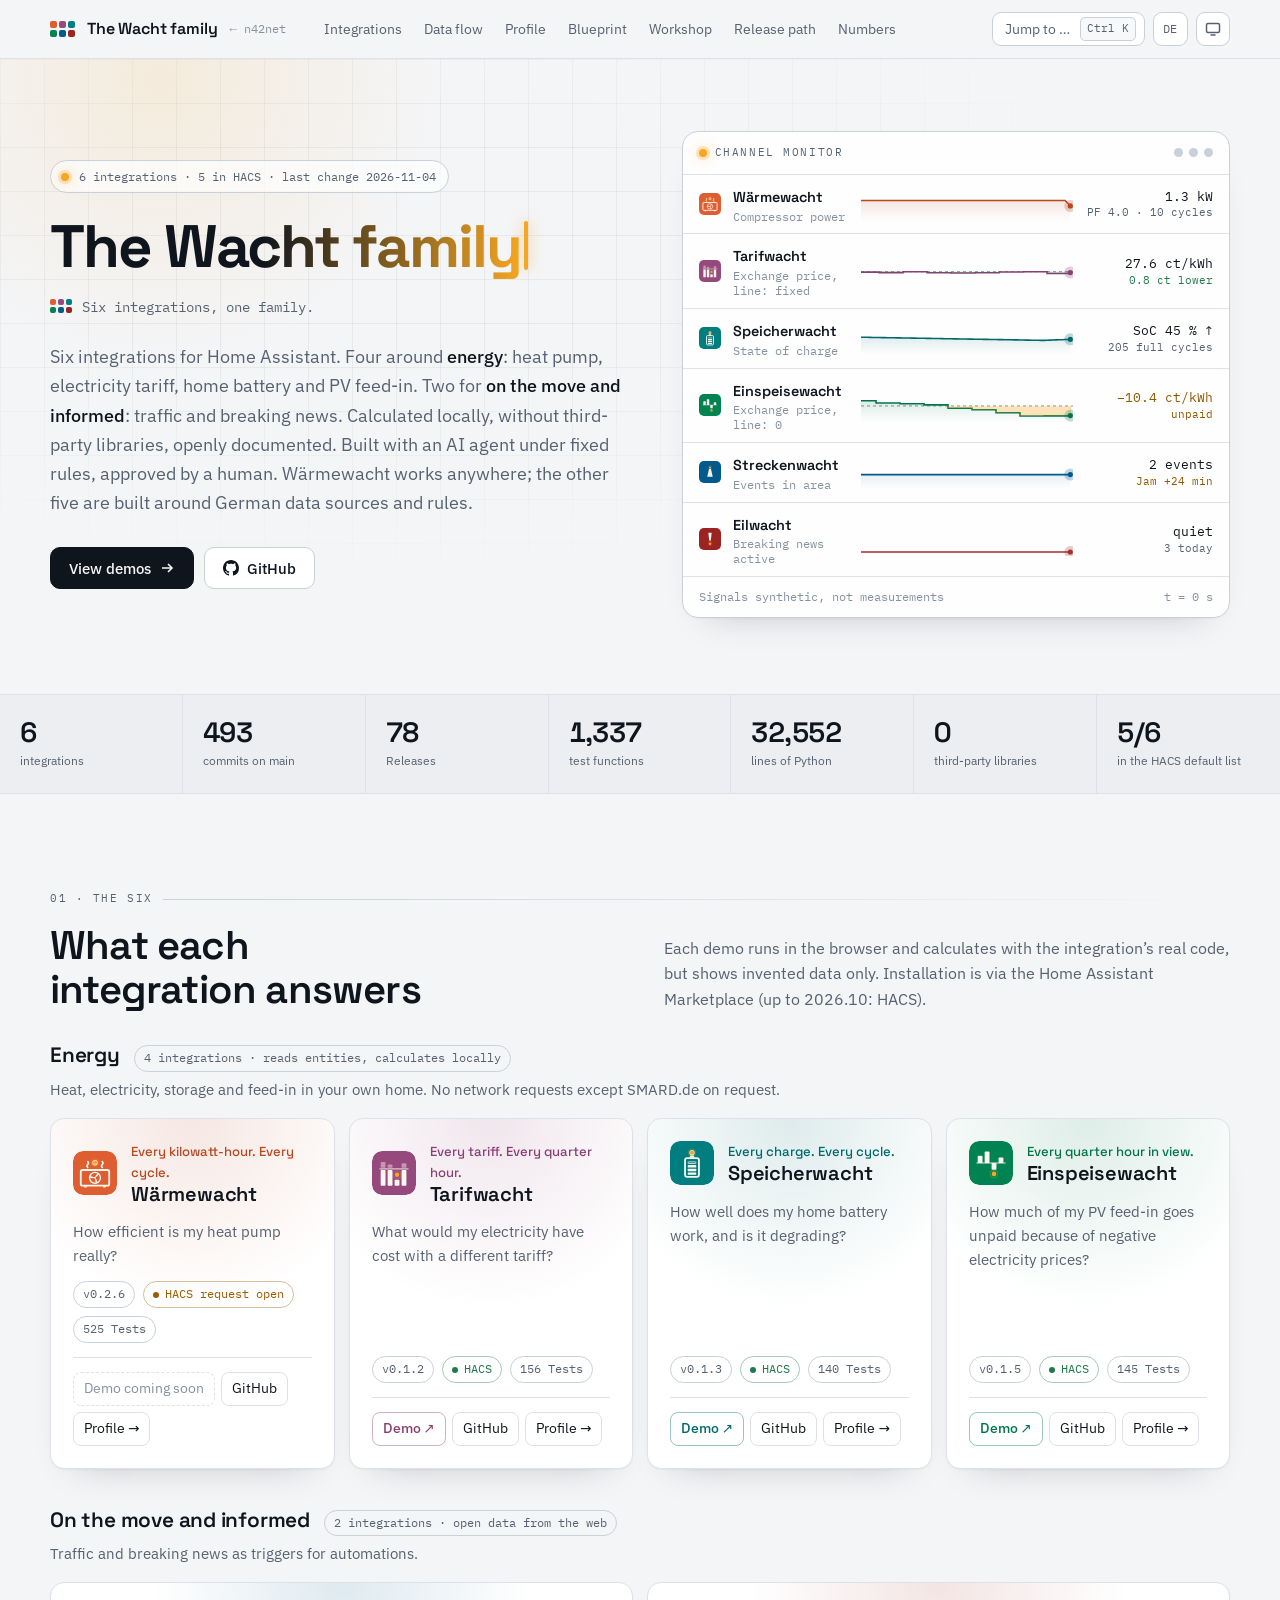
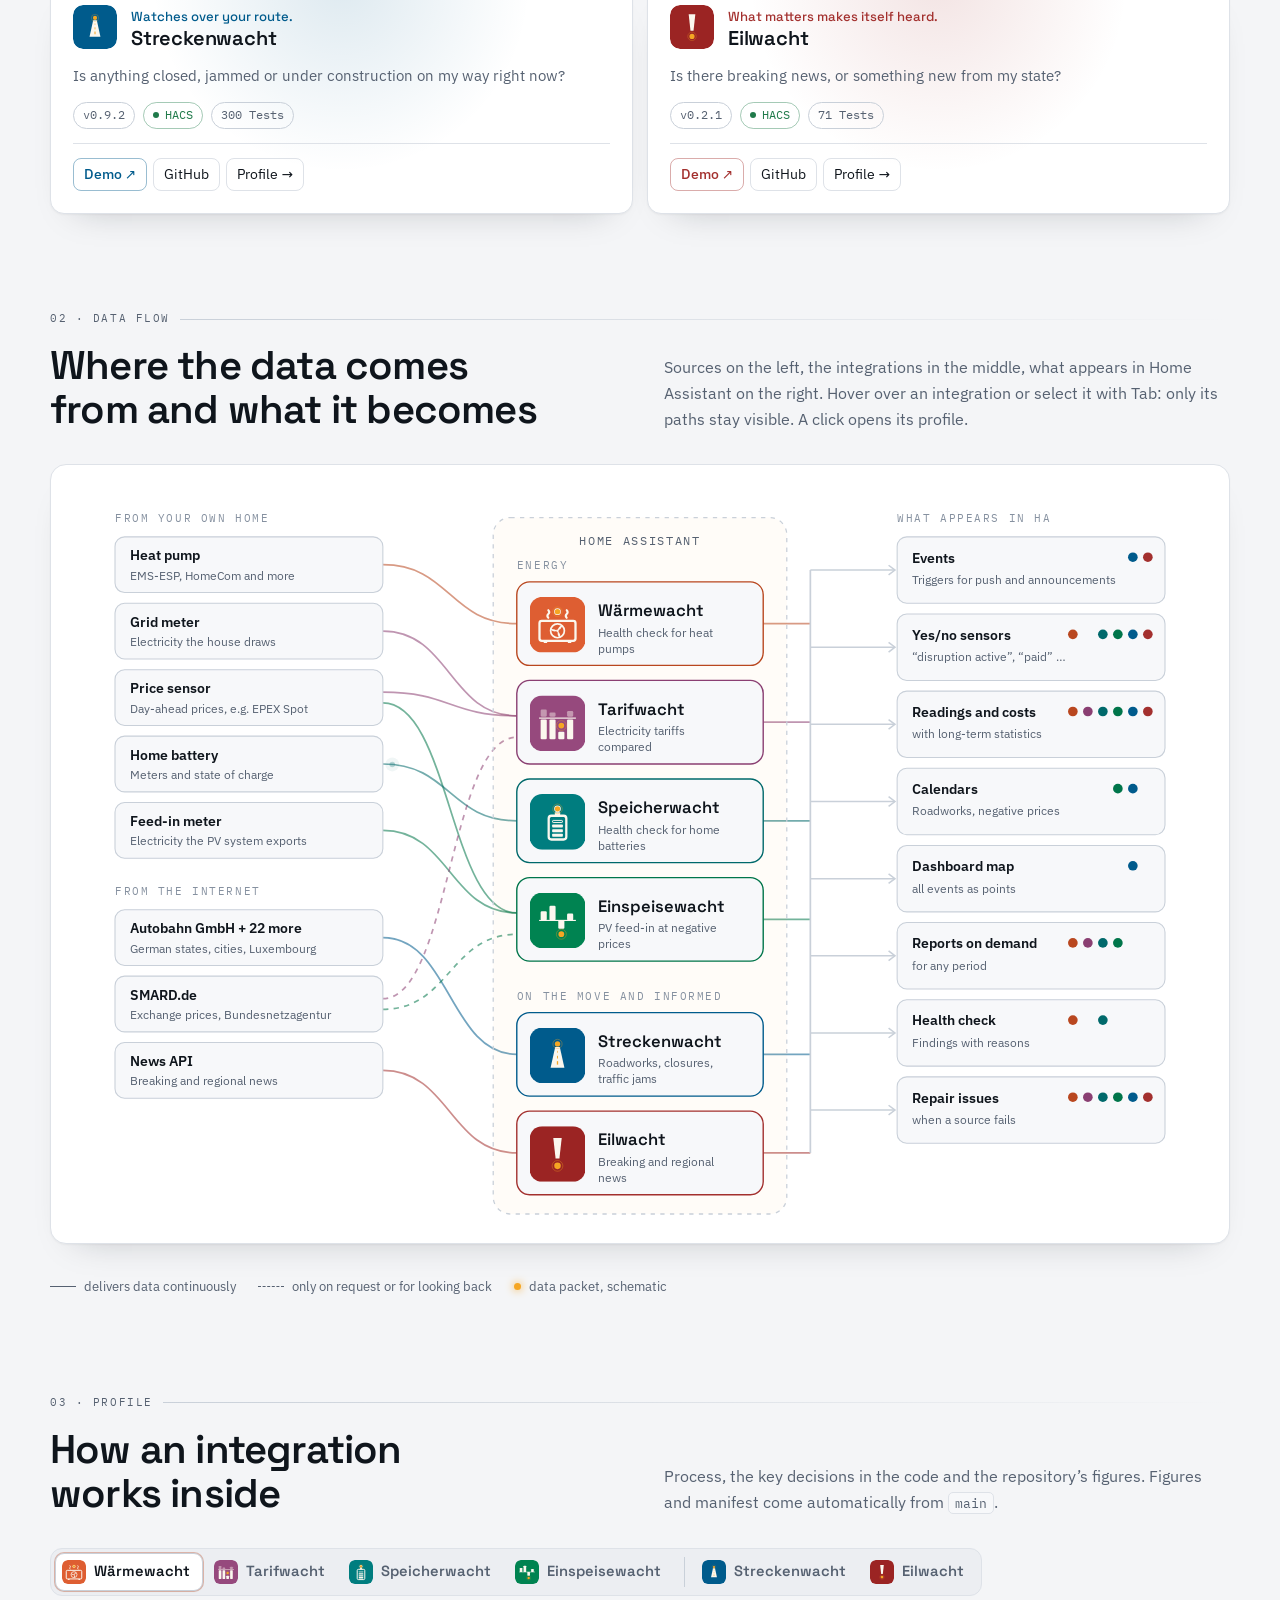
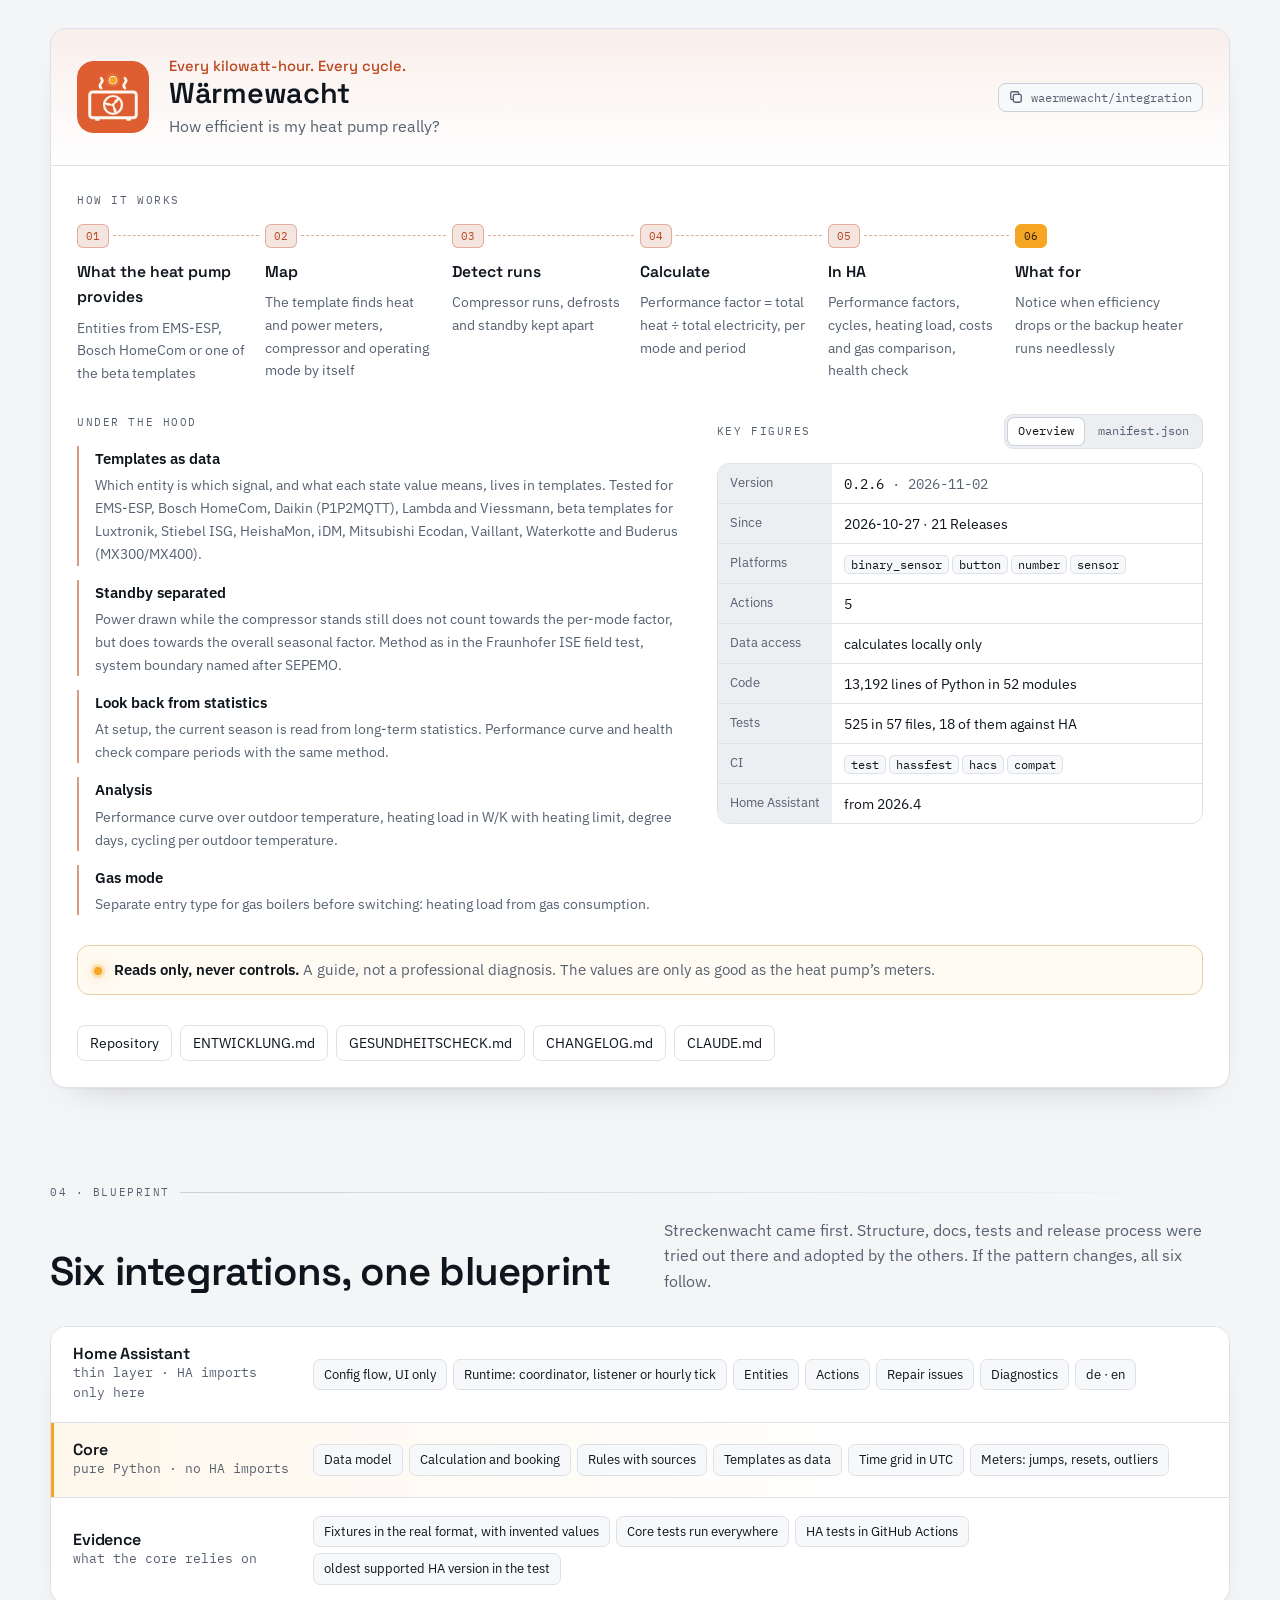
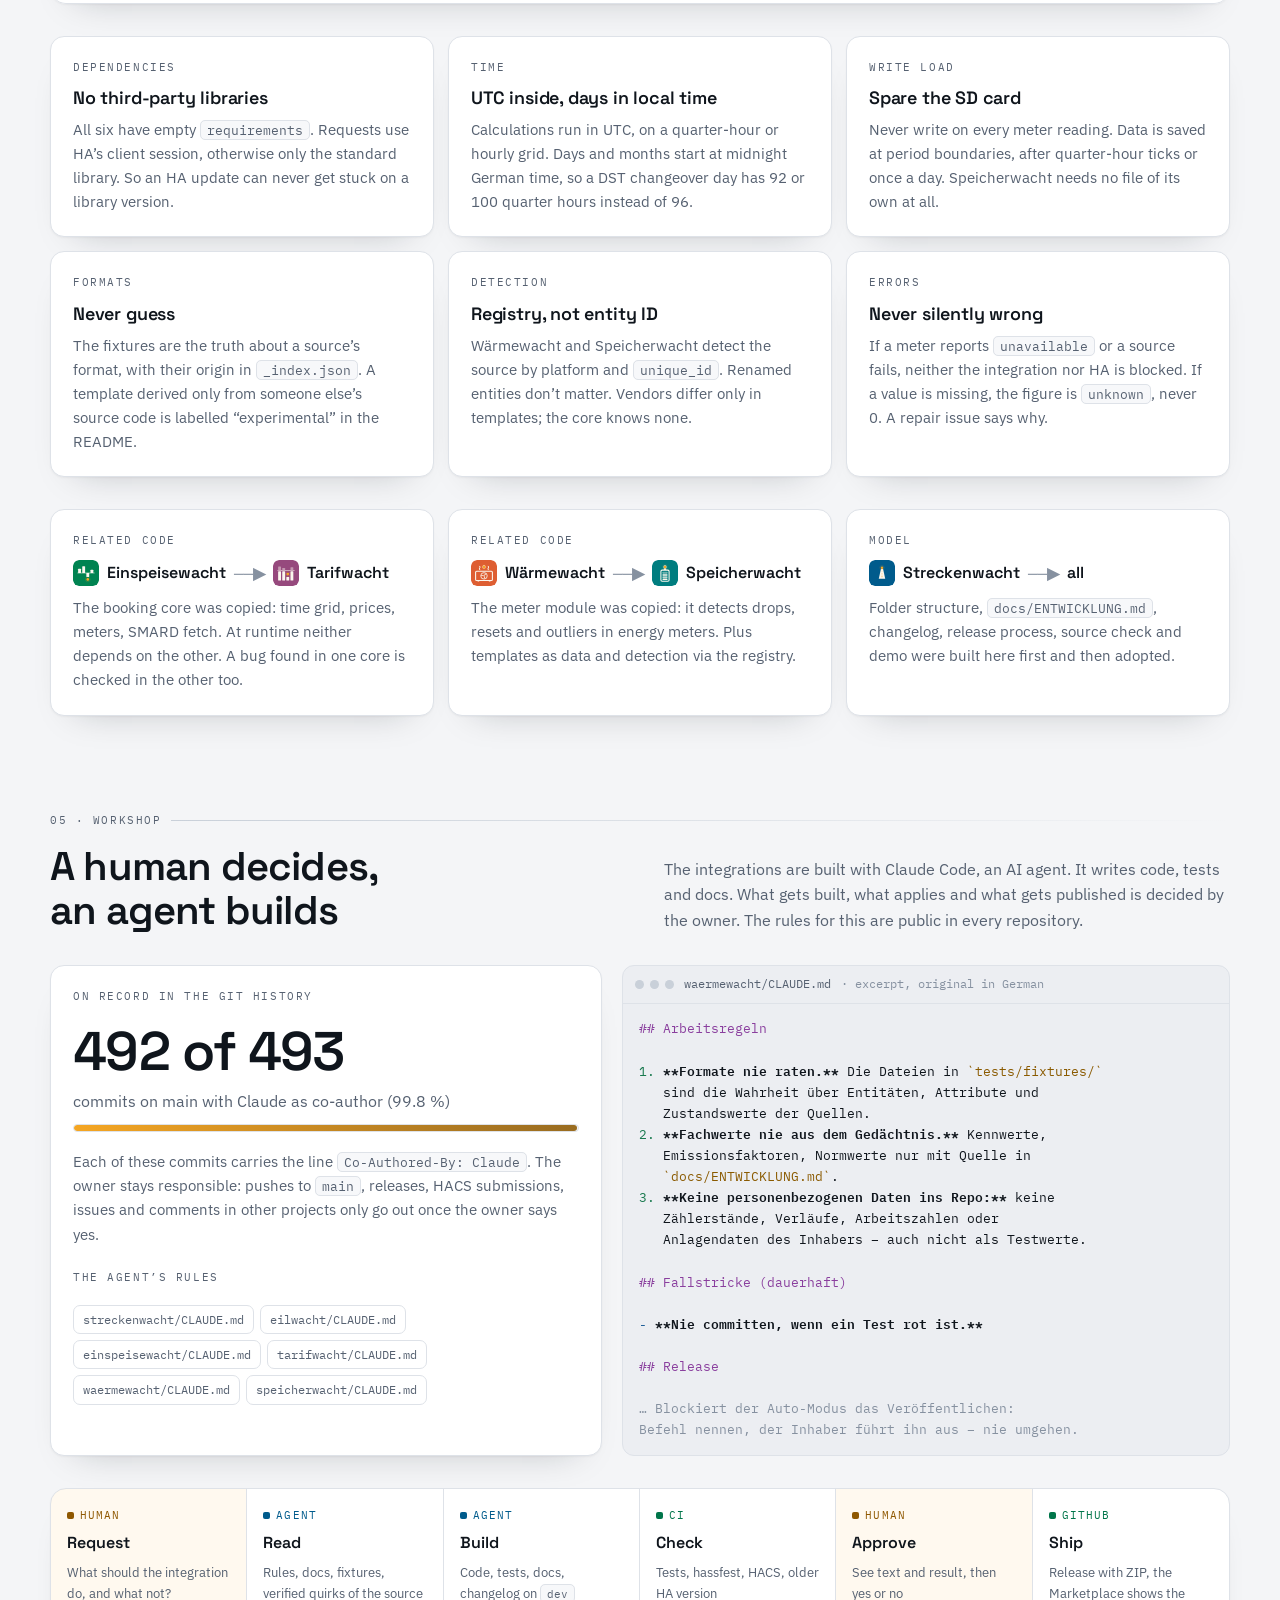
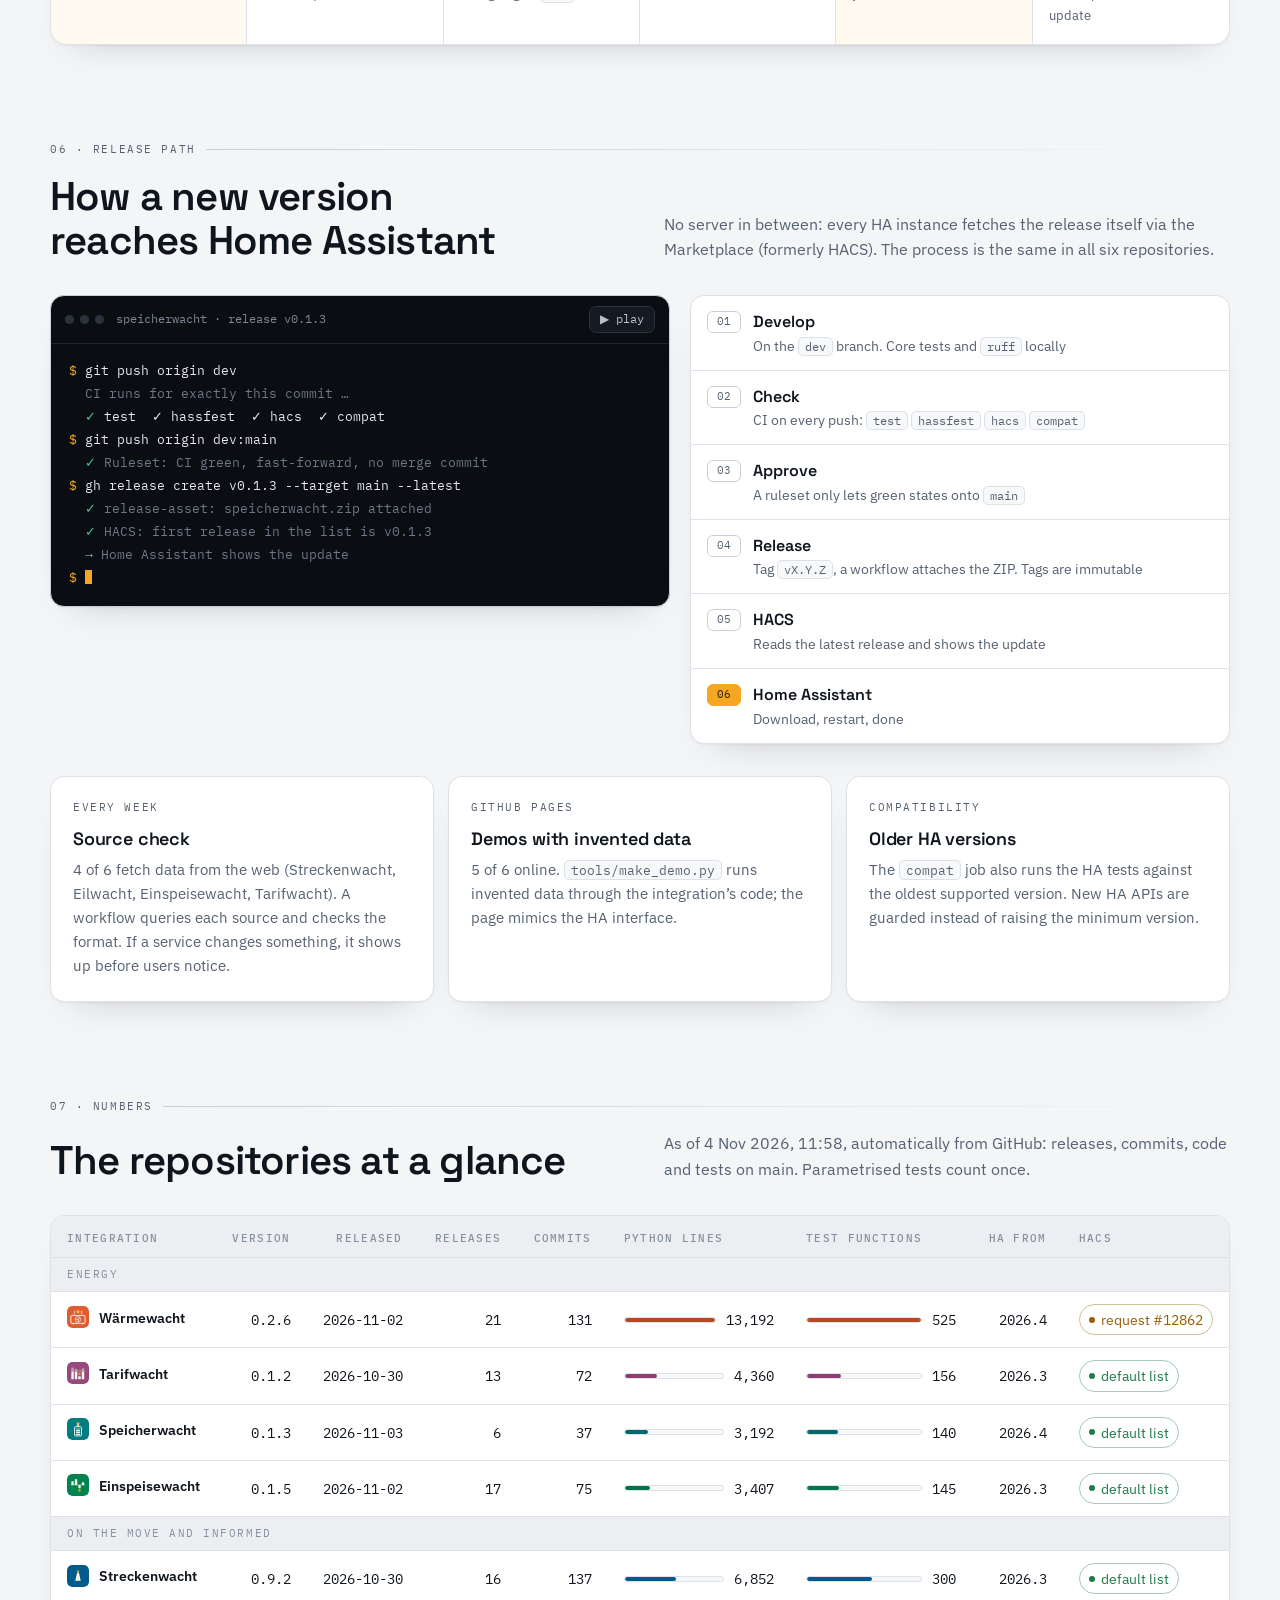
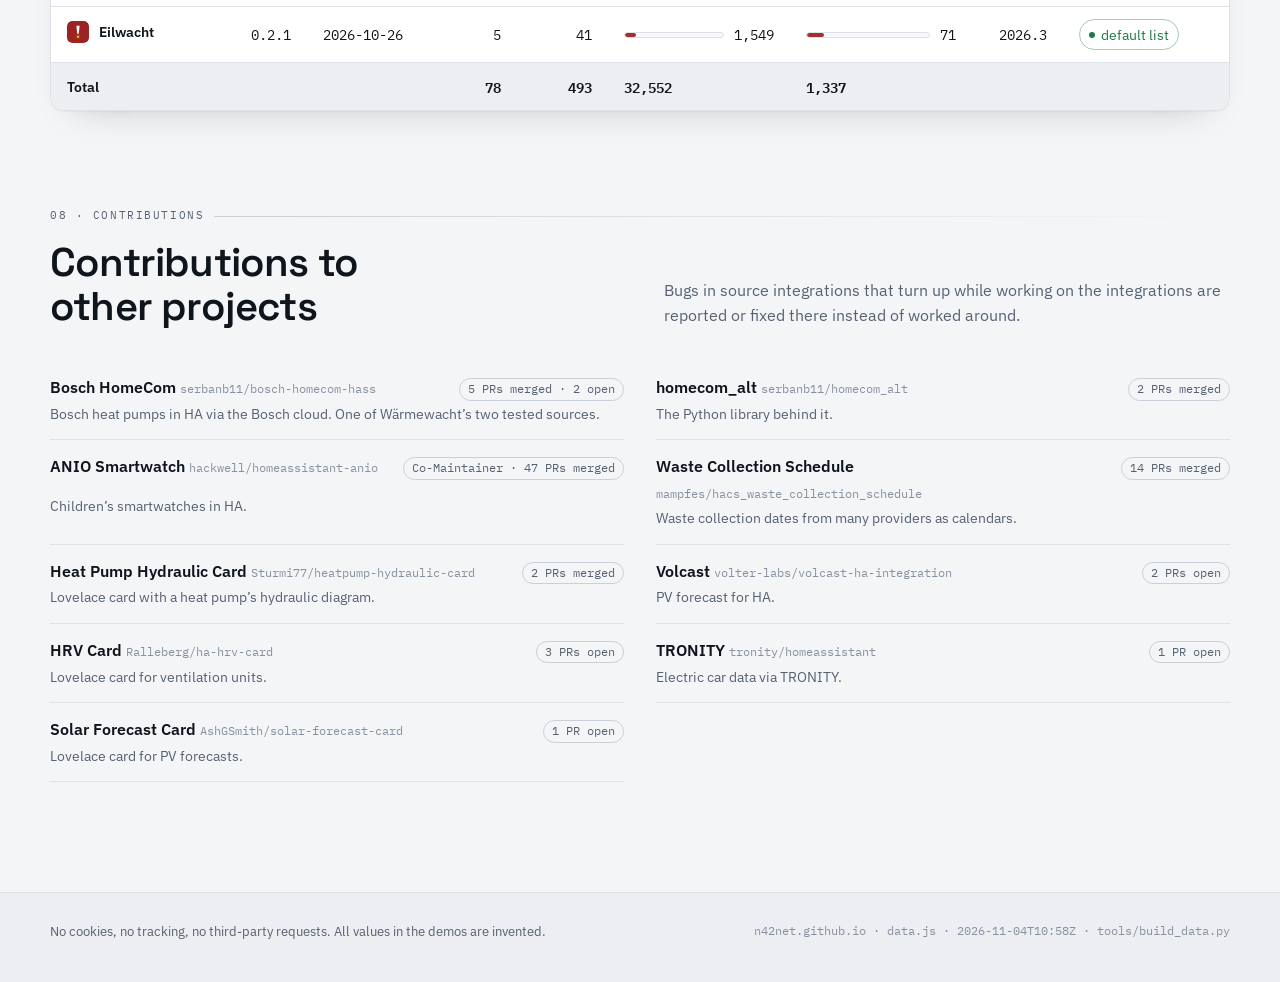
==== home-assistant/index.html @ fd4e2f71 "Wärmewacht: tested templates (Daikin, Lambda, Viessmann) and beta list up to date Co-Authored-By: Cl" ====
<!doctype html>
<html lang="de">
<head>
<meta charset="utf-8">
<meta name="viewport" content="width=device-width, initial-scale=1, viewport-fit=cover">
<title>Die Wacht-Familie</title>
<meta name="claude:viewport-fit-sides" content="cover">
<meta name="description" content="Sechs Home-Assistant-Integrationen: was sie tun, wie sie gebaut sind und was sie gemeinsam haben.">
<meta property="og:title" content="Die Wacht-Familie">
<meta property="og:description" content="Sechs Home-Assistant-Integrationen: was sie tun, wie sie gebaut sind und was sie gemeinsam haben.">
<link rel="alternate" hreflang="de" href="https://n42net.github.io/home-assistant/?lang=de">
<link rel="alternate" hreflang="en" href="https://n42net.github.io/home-assistant/?lang=en">
<link rel="icon" href="favicon.svg" type="image/svg+xml">
<link rel="stylesheet" href="../fonts/fonts.css">
<style>
/* Layout: Leitstand. Oben Statusleiste und Kanal-Monitor, darunter Gleisplan mit laufenden Datenpaketen, Steckbrief mit manifest-Ansicht, Bauplan, Werkstatt (Mensch + Agent), Lebensweg als Terminal, Zahlen. Dunkel zuerst, hell als Gegenstück. */
:root {
  --bg: #0B0F14;
  --bg-2: #0F141B;
  --surface: #131922;
  --raised: #19202A;
  --line: #222B37;
  --line-2: #2E3946;
  --fg: #E6E9ED;
  --muted: #8C96A4;
  --dim: #5D6775;
  --amber: #F5A623;
  --amber-ink: #F5B94A;
  --ok: #4CC38A;
  --warn: #F0B24A;
  --grid: rgba(255, 255, 255, 0.035);
  --glass: rgba(11, 15, 20, 0.72);
  --shadow: 0 1px 0 rgba(255,255,255,.03) inset, 0 20px 40px -24px rgba(0,0,0,.7);
  --code-key: #8CC2F0; --code-str: #E8C07D; --code-kw: #D19FE0; --code-num: #7FD6B4; --code-dim: #6B7584;
  /* Kachelfarben wie in den Marken, fest */
  --tile-sw: #005B8C; --tile-ew: #9B2423; --tile-esw: #008351; --tile-tw: #96497D; --tile-ww: #DE5E32; --tile-spw: #007D7F;
  /* Linien und Schrift je Wacht */
  --sw: #5AAEDC; --ew: #EF7A75; --esw: #45C08D; --tw: #D08BBB; --ww: #F2905F; --spw: #4FC3C4;
  --font-display: "Space Grotesk", "Segoe UI", system-ui, sans-serif;
  --font-body: "IBM Plex Sans", "Segoe UI", system-ui, sans-serif;
  --font-mono: "IBM Plex Mono", ui-monospace, "Cascadia Mono", Consolas, monospace;
  color-scheme: dark;
}
@media (prefers-color-scheme: light) {
  :root:not([data-theme="dark"]) {
    --bg: #F4F5F7; --bg-2: #ECEEF2; --surface: #FFFFFF; --raised: #F7F8FA; --line: #DEE2E8; --line-2: #C9D0D9;
    --fg: #0F151C; --muted: #566171; --dim: #8691A0; --amber-ink: #8F5800; --ok: #1F7A4A; --warn: #9C5C05;
    --grid: rgba(15, 21, 28, 0.05); --glass: rgba(244, 245, 247, 0.78);
    --shadow: 0 1px 2px rgba(15,21,28,.04), 0 18px 36px -26px rgba(15,21,28,.28);
    --code-key: #1F5F99; --code-str: #8A5A00; --code-kw: #8A3F9E; --code-num: #18794E; --code-dim: #8691A0;
    --sw: #005B8C; --ew: #A3302E; --esw: #00754A; --tw: #8A3F72; --ww: #B9471F; --spw: #00696B;
    color-scheme: light;
  }
}
:root[data-theme="light"] {
  --bg: #F4F5F7; --bg-2: #ECEEF2; --surface: #FFFFFF; --raised: #F7F8FA; --line: #DEE2E8; --line-2: #C9D0D9;
  --fg: #0F151C; --muted: #566171; --dim: #8691A0; --amber-ink: #8F5800; --ok: #1F7A4A; --warn: #9C5C05;
  --grid: rgba(15, 21, 28, 0.05); --glass: rgba(244, 245, 247, 0.78);
  --shadow: 0 1px 2px rgba(15,21,28,.04), 0 18px 36px -26px rgba(15,21,28,.28);
  --code-key: #1F5F99; --code-str: #8A5A00; --code-kw: #8A3F9E; --code-num: #18794E; --code-dim: #8691A0;
  --sw: #005B8C; --ew: #A3302E; --esw: #00754A; --tw: #8A3F72; --ww: #B9471F; --spw: #00696B;
  color-scheme: light;
}

* { box-sizing: border-box; }
html { scroll-behavior: smooth; scroll-padding-top: calc(env(safe-area-inset-top, 0px) + 72px); }
body {
  margin: 0; background: var(--bg); color: var(--fg);
  font-family: var(--font-body); font-size: 16px; line-height: 1.6;
  -webkit-font-smoothing: antialiased;
}
body::before { content: ""; position: fixed; inset: 0 0 auto; height: env(safe-area-inset-top, 0px); z-index: 30; background: var(--bg); }
a { color: inherit; text-decoration: none; }
a:focus-visible, button:focus-visible, [tabindex]:focus-visible, input:focus-visible { outline: 2px solid var(--amber); outline-offset: 3px; border-radius: 6px; }
h1, h2, h3 { font-family: var(--font-display); text-wrap: balance; margin: 0; line-height: 1.1; font-weight: 600; letter-spacing: -0.02em; }
h2 { font-size: clamp(1.7rem, 3.4vw, 2.5rem); }
h3 { font-size: 1.12rem; letter-spacing: -0.01em; }
p { margin: 0; }
code, .mono { font-family: var(--font-mono); font-variant-numeric: tabular-nums; }
code { font-size: 0.84em; padding: 1px 6px; border-radius: 5px; background: var(--raised); border: 1px solid var(--line); overflow-wrap: anywhere; }
.muted { color: var(--muted); }
.gutter { padding-left: max(20px, env(safe-area-inset-left, 0px)); padding-right: max(20px, env(safe-area-inset-right, 0px)); }
.wrap { max-width: 1180px; margin: 0 auto; }
.label { font-family: var(--font-mono); font-size: 0.7rem; letter-spacing: 0.14em; text-transform: uppercase; color: var(--muted); }
.beacon { width: 8px; height: 8px; border-radius: 50%; background: var(--amber); box-shadow: 0 0 0 3px color-mix(in srgb, var(--amber) 25%, transparent), 0 0 14px color-mix(in srgb, var(--amber) 70%, transparent); flex: none; display: inline-block; }
.beacon.pulse { animation: pulse 2.4s ease-in-out infinite; }
@keyframes pulse { 50% { box-shadow: 0 0 0 6px color-mix(in srgb, var(--amber) 0%, transparent), 0 0 18px color-mix(in srgb, var(--amber) 90%, transparent); } }

/* ---------- Statusleiste ---------- */
.bar { position: sticky; top: env(safe-area-inset-top, 0px); z-index: 20; background: var(--glass); backdrop-filter: saturate(1.4) blur(14px); -webkit-backdrop-filter: saturate(1.4) blur(14px); border-bottom: 1px solid var(--line); }
.bar .wrap { display: flex; align-items: center; gap: 20px; height: 58px; }
.brand { display: flex; align-items: center; gap: 12px; font-family: var(--font-display); font-weight: 600; letter-spacing: -0.01em; white-space: nowrap; }
.mark { display: grid; grid-template-columns: repeat(3, 7px); gap: 2px; }
.mark i { width: 7px; height: 7px; border-radius: 2px; display: block; }
.home { font-family: var(--font-mono); color: var(--dim); font-size: 0.78rem; white-space: nowrap; margin-left: -8px; transition: color .15s; }
.home:hover { color: var(--fg); }
.nav { display: flex; gap: 2px; margin-left: 8px; }
.nav a { font-size: 0.88rem; color: var(--muted); padding: 6px 10px; border-radius: 8px; transition: color .15s, background .15s; }
.nav a:hover { color: var(--fg); background: var(--raised); }
.bar-tools { margin-left: auto; display: flex; gap: 8px; align-items: center; }
.kbtn { display: inline-flex; align-items: center; gap: 10px; height: 34px; padding: 0 8px 0 12px; border-radius: 9px; border: 1px solid var(--line-2); background: var(--surface); color: var(--muted); font: inherit; font-size: 0.86rem; cursor: pointer; transition: border-color .15s, color .15s; }
.kbtn:hover { color: var(--fg); border-color: var(--dim); }
kbd { font-family: var(--font-mono); font-size: 0.7rem; padding: 2px 6px; border-radius: 5px; border: 1px solid var(--line-2); background: var(--raised); color: var(--muted); }
.ibtn { width: 34px; height: 34px; display: grid; place-items: center; border-radius: 9px; border: 1px solid var(--line-2); background: var(--surface); color: var(--muted); cursor: pointer; }
.ibtn:hover { color: var(--fg); }
.ibtn svg { width: 16px; height: 16px; }
.ibtn.lang { width: auto; padding: 0 9px; font-family: var(--font-mono); font-size: 0.74rem; letter-spacing: .06em; text-decoration: none; }

/* ---------- Bühne ---------- */
.hero { position: relative; overflow: hidden; border-bottom: 1px solid var(--line); }
.hero::before { content: ""; position: absolute; inset: 0; background-image: linear-gradient(var(--grid) 1px, transparent 1px), linear-gradient(90deg, var(--grid) 1px, transparent 1px); background-size: 44px 44px; mask-image: radial-gradient(ellipse 80% 70% at 30% 30%, #000 30%, transparent 75%); -webkit-mask-image: radial-gradient(ellipse 80% 70% at 30% 30%, #000 30%, transparent 75%); pointer-events: none; }
.hero::after { content: ""; position: absolute; width: 640px; height: 640px; left: -160px; top: -300px; background: radial-gradient(circle, color-mix(in srgb, var(--amber) 13%, transparent), transparent 62%); pointer-events: none; }
.hero .wrap { position: relative; z-index: 1; display: grid; grid-template-columns: minmax(0, 1.05fr) minmax(0, 1fr); gap: 56px; align-items: center; padding-block: 72px 76px; }
.status { display: inline-flex; align-items: center; gap: 10px; font-family: var(--font-mono); font-size: 0.76rem; color: var(--muted); border: 1px solid var(--line-2); background: color-mix(in srgb, var(--surface) 70%, transparent); padding: 6px 12px 6px 10px; border-radius: 999px; }
.hero-copy { container-type: inline-size; min-width: 0; }
.hero h1 { font-size: clamp(2.2rem, 10.4cqi, 4.6rem); line-height: 1.05; letter-spacing: -0.035em; margin-top: 22px; font-weight: 700; white-space: nowrap; min-height: 1.05em; }
.tw-text { --c: var(--fg); background: linear-gradient(92deg, var(--c) 0%, var(--c) 55%, color-mix(in srgb, var(--c) 45%, var(--amber)) 100%); -webkit-background-clip: text; background-clip: text; color: transparent; }
.tw-text.fam { background: linear-gradient(92deg, var(--fg) 0%, var(--fg) 45%, var(--amber) 100%); -webkit-background-clip: text; background-clip: text; }
.caret { display: inline-block; width: 0.07em; height: 0.82em; margin-left: 0.06em; vertical-align: -0.04em; background: var(--amber); border-radius: 2px; box-shadow: 0 0 14px color-mix(in srgb, var(--amber) 70%, transparent); animation: blink 1.05s steps(1) infinite; }
.caret.busy { animation: none; }
.tw-sub { display: flex; align-items: center; gap: 10px; min-height: 28px; margin-top: 14px; font-family: var(--font-mono); font-size: 0.9rem; color: var(--c, var(--muted)); transition: opacity .25s ease, transform .25s ease; }
.tw-sub.out { opacity: 0; transform: translateY(4px); }
.tw-sub img { width: 22px; height: 22px; border-radius: 6px; }
.tw-sub .mark { grid-template-columns: repeat(3, 6px); }
.tw-sub .mark i { width: 6px; height: 6px; }
.hero .lede { font-size: 1.14rem; color: var(--muted); max-width: 54ch; margin-top: 22px; }
.hero .lede b { color: var(--fg); font-weight: 500; }
.cta { display: flex; flex-wrap: wrap; gap: 10px; margin-top: 30px; }
.btn { display: inline-flex; align-items: center; gap: 8px; height: 42px; padding: 0 18px; border-radius: 10px; font-weight: 500; font-size: 0.95rem; border: 1px solid var(--line-2); background: var(--surface); transition: transform .15s, border-color .15s, background .15s; }
.btn:hover { transform: translateY(-1px); border-color: var(--dim); }
.btn.primary { background: var(--fg); color: var(--bg); border-color: var(--fg); }
.btn svg { width: 16px; height: 16px; }

/* Kanal-Monitor */
.monitor { background: color-mix(in srgb, var(--surface) 88%, transparent); border: 1px solid var(--line-2); border-radius: 16px; box-shadow: var(--shadow); overflow: hidden; backdrop-filter: blur(6px); }
.mon-head { display: flex; align-items: center; justify-content: space-between; gap: 12px; padding: 12px 16px; border-bottom: 1px solid var(--line); }
.mon-head .label { display: flex; align-items: center; gap: 8px; }
.dots { display: flex; gap: 6px; }
.dots i { width: 9px; height: 9px; border-radius: 50%; background: var(--line-2); display: block; }
.mon-row { display: grid; grid-template-columns: 22px 116px minmax(0, 1fr) 128px; align-items: center; gap: 12px; padding: 9px 16px; border-bottom: 1px solid var(--line); }
.mon-row:last-of-type { border-bottom: 0; }
.mon-row img { width: 22px; height: 22px; display: block; }
.mon-row .nm { font-family: var(--font-display); font-weight: 600; font-size: 0.9rem; }
.mon-row .sig { font-size: 0.72rem; color: var(--dim); font-family: var(--font-mono); display: block; line-height: 1.3; }
.mon-row canvas { width: 100%; height: 34px; display: block; }
.mon-row .read { font-family: var(--font-mono); font-size: 0.8rem; text-align: right; font-variant-numeric: tabular-nums; white-space: nowrap; display: flex; flex-direction: column; align-items: flex-end; line-height: 1.3; }
.mon-row .read .hot { color: var(--amber-ink); }
.mon-row .read .s { font-size: 0.68rem; color: var(--muted); }
.mon-row .read .s.good { color: var(--ok); }
.mon-row .read .s.hot { color: var(--amber-ink); }
.mon-foot { padding: 10px 16px; font-size: 0.76rem; color: var(--dim); border-top: 1px solid var(--line); font-family: var(--font-mono); display: flex; justify-content: space-between; gap: 12px; flex-wrap: wrap; }

/* KPI-Leiste */
.kpis { display: grid; grid-template-columns: repeat(7, minmax(0, 1fr)); border-bottom: 1px solid var(--line); background: var(--bg-2); }
.kpi { padding: 22px 20px; border-right: 1px solid var(--line); display: flex; flex-direction: column; gap: 4px; min-width: 0; }
.kpi:last-child { border-right: 0; }
.kpi b { font-family: var(--font-display); font-weight: 600; font-size: 1.75rem; letter-spacing: -0.02em; font-variant-numeric: tabular-nums; line-height: 1.1; }
.kpi span { font-size: 0.78rem; color: var(--muted); }

/* ---------- Abschnitte ---------- */
main section { padding-block: 96px 0; display: flex; flex-direction: column; gap: 32px; }
.sec-head { display: grid; grid-template-columns: minmax(0, 1fr) minmax(0, 1fr); gap: 16px 48px; align-items: end; }
.sec-head .label { grid-column: 1 / -1; display: flex; align-items: center; gap: 10px; }
.sec-head .label::after { content: ""; height: 1px; flex: 1; background: linear-gradient(90deg, var(--line-2), transparent); }
.sec-head p { color: var(--muted); max-width: 60ch; }
.panel { background: var(--surface); border: 1px solid var(--line); border-radius: 14px; padding: 22px; display: flex; flex-direction: column; gap: 10px; min-width: 0; box-shadow: var(--shadow); }
.panel p { font-size: 0.94rem; color: var(--muted); }
.panel h3 { margin-top: 2px; }

/* Die sechs */
.six { display: flex; flex-direction: column; gap: 40px; }
.grp { display: flex; flex-direction: column; gap: 16px; }
.grp-head { display: flex; flex-wrap: wrap; align-items: baseline; gap: 6px 14px; }
.grp-head h3 { font-size: 1.3rem; }
.grp-head .pill { font-family: var(--font-mono); font-size: 0.72rem; }
.grp-head p { flex-basis: 100%; color: var(--muted); font-size: 0.94rem; }
.grp-cards { display: grid; gap: 14px; }
.g4 { grid-template-columns: repeat(4, minmax(0, 1fr)); }
.g2 { grid-template-columns: repeat(2, minmax(0, 1fr)); }
.seg-div { width: 1px; align-self: stretch; background: var(--line-2); margin: 4px 6px; }
tr.grp-row td { font-family: var(--font-mono); font-size: 0.68rem; letter-spacing: .14em; text-transform: uppercase; color: var(--dim); background: var(--bg-2); padding: 8px 16px; }
tr.grp-row:hover { background: none; }
.w { --mx: 50%; --my: 0%; position: relative; border-radius: 14px; padding: 22px; display: flex; flex-direction: column; gap: 14px; min-width: 0; border: 1px solid var(--line); box-shadow: var(--shadow);
  background: radial-gradient(420px circle at var(--mx) var(--my), color-mix(in srgb, var(--c) 13%, transparent), transparent 45%), var(--surface); transition: border-color .2s, transform .2s; }
.w:hover { border-color: color-mix(in srgb, var(--c) 55%, var(--line)); }
.w-top { display: flex; gap: 14px; align-items: center; }
.w-top img { width: 44px; height: 44px; flex: none; border-radius: 10px; }
.w-top .tag { font-size: 0.82rem; color: var(--c); font-family: var(--font-display); font-weight: 500; }
.w-top h3 { font-size: 1.25rem; }
.w .q { font-size: 0.95rem; color: var(--muted); flex: 1; }
.w-meta { display: flex; align-items: center; gap: 8px; flex-wrap: wrap; font-family: var(--font-mono); font-size: 0.74rem; }
.pill { display: inline-flex; align-items: center; gap: 6px; padding: 3px 9px; border-radius: 999px; border: 1px solid var(--line-2); color: var(--muted); white-space: nowrap; }
.pill.in { color: var(--ok); border-color: color-mix(in srgb, var(--ok) 40%, transparent); }
.pill.wait { color: var(--warn); border-color: color-mix(in srgb, var(--warn) 40%, transparent); }
.pill.in::before, .pill.wait::before { content: ""; width: 6px; height: 6px; border-radius: 50%; background: currentColor; }
.w-links { display: flex; gap: 6px; flex-wrap: wrap; border-top: 1px solid var(--line); padding-top: 14px; }
.w-links a, .w-links span { font-size: 0.85rem; padding: 5px 10px; border-radius: 8px; border: 1px solid var(--line); transition: border-color .15s, background .15s; }
.w-links a:hover { border-color: var(--line-2); background: var(--raised); }
.w-links .demo { color: var(--c); border-color: color-mix(in srgb, var(--c) 40%, transparent); font-weight: 500; }
.w-links .soon { color: var(--dim); border-style: dashed; }

/* Gleisplan */
.map-box { background: var(--surface); border: 1px solid var(--line); border-radius: 16px; padding: 14px; overflow-x: auto; box-shadow: var(--shadow); position: relative; }
.map-box svg { min-width: 800px; width: 100%; height: auto; max-height: max(480px, calc(100svh - 150px)); display: block; }
.m-group { font-family: var(--font-mono); font-size: 10.5px; letter-spacing: .14em; fill: var(--dim); }
.m-box { fill: var(--raised); stroke: var(--line-2); stroke-width: 1; }
.m-title { font-family: var(--font-body); font-size: 13.5px; font-weight: 600; fill: var(--fg); }
.m-sub { font-family: var(--font-body); font-size: 11.5px; fill: var(--muted); }
.m-ha { fill: color-mix(in srgb, var(--amber) 3%, transparent); stroke: var(--line-2); stroke-width: 1.2; stroke-dasharray: 4 5; }
.m-ha-label { font-family: var(--font-mono); font-size: 11px; letter-spacing: .14em; fill: var(--muted); }
.m-link { fill: none; stroke-width: 1.6; opacity: .55; transition: opacity .2s; }
.m-link.opt { stroke-dasharray: 5 5; }
.m-tile { cursor: pointer; }
.m-tile rect.bg { fill: var(--raised); transition: stroke-width .15s; }
.m-tile:hover rect.bg, .m-tile:focus-visible rect.bg { stroke-width: 2.4; }
.m-tile:focus-visible { outline: none; }
.m-item, .m-dot, .m-pk { transition: opacity .2s; }
svg.dim .m-link:not(.on), svg.dim .m-item:not(.on), svg.dim .m-dot:not(.on), svg.dim .m-pk:not(.on) { opacity: .1; }
svg.dim .m-link.on { opacity: .95; }
.m-branch { fill: none; stroke: var(--line-2); stroke-width: 1.4; transition: opacity .2s, stroke .2s; }
.m-route { fill: none; stroke: none; }
.m-dot { transform-box: fill-box; transform-origin: center; }
svg.dim .m-branch:not(.on) { opacity: .25; }
svg.dim .m-branch.on { stroke: var(--muted); }
.legend { display: flex; flex-wrap: wrap; gap: 6px 22px; font-size: 0.84rem; color: var(--muted); }
.legend span { display: inline-flex; align-items: center; gap: 8px; }
.legend i { display: inline-block; width: 26px; border-top: 1.6px solid var(--muted); }
.legend i.opt { border-top-style: dashed; }
.legend b { width: 7px; height: 7px; border-radius: 50%; background: var(--amber); display: inline-block; box-shadow: 0 0 8px var(--amber); }

/* Steckbrief */
.seg { display: flex; gap: 4px; flex-wrap: wrap; padding: 4px; border: 1px solid var(--line); border-radius: 12px; background: var(--bg-2); width: fit-content; max-width: 100%; }
.tab { display: inline-flex; align-items: center; gap: 8px; padding: 6px 12px 6px 6px; border-radius: 9px; border: 1px solid transparent; background: none; color: var(--muted); cursor: pointer; font: inherit; font-family: var(--font-display); font-weight: 600; font-size: 0.92rem; transition: color .15s, background .15s; }
.tab img { width: 24px; height: 24px; border-radius: 6px; }
.tab:hover { color: var(--fg); }
.tab[aria-selected="true"] { background: var(--surface); color: var(--fg); border-color: var(--line-2); box-shadow: 0 0 0 1px color-mix(in srgb, var(--c) 35%, transparent), var(--shadow); }
.card { background: var(--surface); border: 1px solid var(--line); border-radius: 16px; overflow: hidden; box-shadow: var(--shadow); }
.card-head { display: grid; grid-template-columns: 72px minmax(0, 1fr) auto; gap: 20px; padding: 26px; align-items: center; border-bottom: 1px solid var(--line); background: linear-gradient(180deg, color-mix(in srgb, var(--c) 9%, transparent), transparent); }
.card-head img { width: 72px; height: 72px; display: block; border-radius: 16px; }
.card-head .tag { font-family: var(--font-display); font-weight: 500; color: var(--c); font-size: 0.92rem; }
.card-head h3 { font-size: 1.8rem; }
.card-head .q { color: var(--muted); margin-top: 4px; }
.copy { display: inline-flex; align-items: center; gap: 8px; font-family: var(--font-mono); font-size: 0.76rem; color: var(--muted); border: 1px solid var(--line-2); border-radius: 8px; padding: 6px 10px; background: var(--raised); cursor: pointer; white-space: nowrap; max-width: 100%; overflow: hidden; text-overflow: ellipsis; }
.copy:hover { color: var(--fg); }
.copy svg { width: 14px; height: 14px; flex: none; }
.card-body { padding: 26px; display: flex; flex-direction: column; gap: 30px; }
.flow { list-style: none; margin: 0; padding: 0; display: grid; grid-template-columns: repeat(auto-fit, minmax(150px, 1fr)); counter-reset: step; }
.flow li { position: relative; padding: 0 18px 0 0; display: flex; flex-direction: column; gap: 6px; min-width: 0; }
.flow li::before { counter-increment: step; content: counter(step, decimal-leading-zero); font-family: var(--font-mono); font-size: 0.68rem; color: var(--c); width: 30px; height: 22px; border-radius: 6px; display: grid; place-items: center; background: color-mix(in srgb, var(--c) 14%, var(--surface)); border: 1px solid color-mix(in srgb, var(--c) 35%, transparent); position: relative; z-index: 1; margin-bottom: 6px; }
.flow li:last-child::before { color: #2B1B00; background: var(--amber); border-color: var(--amber); }
.flow li::after { content: ""; position: absolute; top: 11px; left: 36px; right: 6px; border-top: 1px dashed color-mix(in srgb, var(--c) 45%, transparent); }
.flow li:last-child::after { display: none; }
.flow b { font-family: var(--font-display); font-weight: 600; font-size: 0.98rem; }
.flow span { font-size: 0.88rem; color: var(--muted); }
.split { display: grid; grid-template-columns: minmax(0, 1.25fr) minmax(0, 1fr); gap: 32px; }
.hood { list-style: none; margin: 0; padding: 0; display: flex; flex-direction: column; gap: 14px; }
.hood li { display: flex; flex-direction: column; gap: 3px; padding-left: 16px; border-left: 2px solid color-mix(in srgb, var(--c) 55%, transparent); }
.hood b { font-weight: 600; font-size: 0.95rem; }
.hood span { font-size: 0.9rem; color: var(--muted); }
.view-switch { display: flex; gap: 4px; padding: 3px; border: 1px solid var(--line); border-radius: 9px; background: var(--bg-2); width: fit-content; }
.view-switch button { font: inherit; font-family: var(--font-mono); font-size: 0.74rem; padding: 4px 10px; border-radius: 6px; border: 0; background: none; color: var(--muted); cursor: pointer; }
.view-switch button[aria-pressed="true"] { background: var(--surface); color: var(--fg); box-shadow: 0 0 0 1px var(--line-2); }
.kv { display: grid; grid-template-columns: auto minmax(0, 1fr); gap: 0; margin: 0; font-size: 0.9rem; border: 1px solid var(--line); border-radius: 12px; overflow: hidden; }
.kv dt, .kv dd { padding: 8px 12px; border-bottom: 1px solid var(--line); margin: 0; min-width: 0; }
.kv dt { color: var(--muted); background: var(--bg-2); font-size: 0.84rem; }
.kv dt:nth-last-of-type(1), .kv dd:last-child { border-bottom: 0; }
.codewin { border: 1px solid var(--line); border-radius: 12px; background: var(--bg-2); overflow: hidden; min-width: 0; }
.codewin .ch { display: flex; align-items: center; gap: 10px; padding: 9px 12px; border-bottom: 1px solid var(--line); font-family: var(--font-mono); font-size: 0.74rem; color: var(--muted); }
.codewin pre { margin: 0; padding: 14px 16px; font-family: var(--font-mono); font-size: 0.8rem; line-height: 1.65; overflow-x: auto; color: var(--fg); }
.tk { color: var(--code-key); } .ts { color: var(--code-str); } .tn { color: var(--code-num); } .tw { color: var(--code-kw); } .td { color: var(--code-dim); }
.not { border: 1px solid color-mix(in srgb, var(--amber) 35%, var(--line)); background: color-mix(in srgb, var(--amber) 6%, transparent); border-radius: 12px; padding: 12px 16px; font-size: 0.92rem; color: var(--muted); display: flex; gap: 12px; align-items: baseline; }
.not b { color: var(--fg); font-weight: 600; }
.card-links { display: flex; flex-wrap: wrap; gap: 8px; }
.card-links a { font-size: 0.86rem; padding: 6px 12px; border-radius: 8px; border: 1px solid var(--line); }
.card-links a:hover { background: var(--raised); border-color: var(--line-2); }
.card-links .demo { color: var(--c); border-color: color-mix(in srgb, var(--c) 40%, transparent); font-weight: 500; }

/* Bauplan */
.stack { display: grid; gap: 0; border: 1px solid var(--line); border-radius: 16px; overflow: hidden; box-shadow: var(--shadow); }
.layer { display: grid; grid-template-columns: 220px minmax(0, 1fr); gap: 20px; align-items: center; padding: 18px 22px; background: var(--surface); border-bottom: 1px solid var(--line); }
.layer:last-child { border-bottom: 0; }
.layer.core { background: linear-gradient(90deg, color-mix(in srgb, var(--amber) 9%, var(--surface)), var(--surface) 70%); position: relative; }
.layer.core::before { content: ""; position: absolute; left: 0; top: 0; bottom: 0; width: 3px; background: var(--amber); }
.layer h3 { font-size: 1rem; }
.layer .sub { font-size: 0.8rem; color: var(--muted); font-family: var(--font-mono); }
.bricks { display: flex; flex-wrap: wrap; gap: 6px; }
.bricks span { font-size: 0.83rem; padding: 4px 10px; border-radius: 7px; background: var(--raised); border: 1px solid var(--line); }
.grid3 { display: grid; grid-template-columns: repeat(3, minmax(0, 1fr)); gap: 14px; }
.pair { display: flex; align-items: center; gap: 8px; flex-wrap: wrap; font-family: var(--font-display); font-weight: 600; }
.pair img { width: 26px; height: 26px; border-radius: 6px; }
.pair .arrow { color: var(--dim); font-family: var(--font-mono); }

/* Werkstatt */
.shop { display: grid; grid-template-columns: minmax(0, 1fr) minmax(0, 1.1fr); gap: 20px; align-items: stretch; }
.shop-stat { display: flex; flex-direction: column; gap: 18px; }
.ratio { display: flex; flex-direction: column; gap: 10px; }
.ratio b { font-family: var(--font-display); font-size: clamp(2.4rem, 5vw, 3.4rem); font-weight: 600; letter-spacing: -0.03em; line-height: 1; font-variant-numeric: tabular-nums; }
.ratio .meter { height: 8px; border-radius: 99px; background: var(--raised); border: 1px solid var(--line); overflow: hidden; }
.ratio .meter i { display: block; height: 100%; background: linear-gradient(90deg, var(--amber), color-mix(in srgb, var(--amber) 60%, var(--fg))); border-radius: 99px; }
.agents { display: flex; flex-wrap: wrap; gap: 6px; }
.agents a { font-family: var(--font-mono); font-size: 0.76rem; padding: 4px 9px; border-radius: 7px; border: 1px solid var(--line); color: var(--muted); }
.agents a:hover { color: var(--fg); border-color: var(--line-2); }
.loop { display: grid; grid-template-columns: repeat(6, minmax(0, 1fr)); border: 1px solid var(--line); border-radius: 16px; overflow: hidden; background: var(--surface); box-shadow: var(--shadow); }
.lp { padding: 18px 16px; border-right: 1px solid var(--line); display: flex; flex-direction: column; gap: 6px; min-width: 0; position: relative; }
.lp:last-child { border-right: 0; }
.lp .who { font-family: var(--font-mono); font-size: 0.68rem; letter-spacing: .1em; text-transform: uppercase; display: inline-flex; align-items: center; gap: 6px; }
.lp .who::before { content: ""; width: 7px; height: 7px; border-radius: 2px; background: currentColor; }
.who.human { color: var(--amber-ink); }
.who.agent { color: var(--sw); }
.who.ci { color: var(--esw); }
.lp b { font-family: var(--font-display); font-weight: 600; }
.lp span { font-size: 0.84rem; color: var(--muted); }
.lp.gate { background: color-mix(in srgb, var(--amber) 7%, transparent); }

/* Lebensweg */
.term { border: 1px solid var(--line-2); border-radius: 14px; background: #0A0D11; overflow: hidden; box-shadow: var(--shadow); color: #D9DEE5; }
.term .ch { display: flex; align-items: center; gap: 12px; padding: 10px 14px; border-bottom: 1px solid #1E252F; font-family: var(--font-mono); font-size: 0.74rem; color: #7D8796; }
.term .ch .dots i { background: #2A323D; }
.term .ch button { margin-left: auto; font: inherit; color: #B8C0CC; background: #141A22; border: 1px solid #2A323D; border-radius: 7px; padding: 3px 10px; cursor: pointer; }
.term .ch button:hover { color: #fff; }
.term pre { margin: 0; padding: 16px 18px; font-family: var(--font-mono); font-size: 0.82rem; line-height: 1.75; overflow-x: auto; min-height: 15.5em; }
.term .p { color: #F5A623; } .term .c { color: #E6E9ED; } .term .ok { color: #4CC38A; } .term .d { color: #6E7887; } .term .h { color: #8CC2F0; }
.term .cur { display: inline-block; width: 0.55em; height: 1.1em; background: #F5A623; vertical-align: -0.2em; animation: blink 1s steps(1) infinite; }
@keyframes blink { 50% { opacity: 0; } }
.life { display: grid; grid-template-columns: minmax(0, 1.15fr) minmax(0, 1fr); gap: 20px; align-items: start; }
.steps { display: flex; flex-direction: column; gap: 0; border: 1px solid var(--line); border-radius: 14px; overflow: hidden; background: var(--surface); box-shadow: var(--shadow); }
.st { display: grid; grid-template-columns: 34px minmax(0, 1fr); gap: 12px; padding: 13px 16px; border-bottom: 1px solid var(--line); align-items: start; }
.st:last-child { border-bottom: 0; }
.st i { font-style: normal; font-family: var(--font-mono); font-size: 0.7rem; color: var(--muted); border: 1px solid var(--line-2); border-radius: 6px; height: 22px; display: grid; place-items: center; margin-top: 2px; }
.st:last-child i { background: var(--amber); color: #2B1B00; border-color: var(--amber); }
.st b { font-family: var(--font-display); font-weight: 600; }
.st span { display: block; font-size: 0.86rem; color: var(--muted); }

/* Zahlen */
.table-wrap { overflow-x: auto; border: 1px solid var(--line); border-radius: 14px; background: var(--surface); box-shadow: var(--shadow); }
table { width: 100%; border-collapse: collapse; font-size: 0.9rem; }
th { text-align: left; font-family: var(--font-mono); font-size: 0.68rem; letter-spacing: .12em; text-transform: uppercase; color: var(--dim); font-weight: 500; padding: 14px 16px 10px; border-bottom: 1px solid var(--line); white-space: nowrap; background: var(--bg-2); }
td { padding: 12px 16px; border-bottom: 1px solid var(--line); white-space: nowrap; }
td.r, th.r { text-align: right; font-family: var(--font-mono); font-variant-numeric: tabular-nums; }
tbody tr { transition: background .15s; }
tbody tr:hover { background: var(--raised); }
tfoot td { border-bottom: 0; font-weight: 600; background: var(--bg-2); }
.tn-name { display: inline-flex; align-items: center; gap: 10px; font-weight: 600; }
.tn-name img { width: 22px; height: 22px; border-radius: 5px; }
.barcell { display: grid; grid-template-columns: 1fr auto; gap: 10px; align-items: center; min-width: 150px; }
.barcell i { height: 6px; border-radius: 99px; background: var(--raised); border: 1px solid var(--line); position: relative; overflow: hidden; }
.barcell i::after { content: ""; position: absolute; inset: 0 auto 0 0; width: var(--v); background: var(--c); border-radius: 99px; }

/* Mitarbeit */
.ties { list-style: none; margin: 0; padding: 0; display: grid; grid-template-columns: repeat(2, minmax(0, 1fr)); gap: 0 32px; }
.ties li { display: grid; grid-template-columns: minmax(0, 1fr) auto; gap: 2px 12px; align-items: baseline; padding: 14px 0; border-bottom: 1px solid var(--line); }
.ties a b { font-weight: 600; }
.ties a:hover b { color: var(--amber-ink); }
.ties .repo { font-family: var(--font-mono); font-size: 0.74rem; color: var(--dim); }
.ties .role { font-family: var(--font-mono); font-size: 0.72rem; color: var(--muted); border: 1px solid var(--line-2); border-radius: 999px; padding: 1px 8px; }
.ties .what { grid-column: 1 / -1; font-size: 0.88rem; color: var(--muted); }

footer { margin-top: 110px; border-top: 1px solid var(--line); background: var(--bg-2); }
footer .wrap { padding-block: 28px 40px; display: flex; justify-content: space-between; gap: 14px 32px; flex-wrap: wrap; font-size: 0.82rem; color: var(--muted); }
footer .mono { font-size: 0.76rem; color: var(--dim); }

/* Befehlspalette */
.cmdk { position: fixed; inset: 0; z-index: 50; background: color-mix(in srgb, var(--bg) 60%, transparent); backdrop-filter: blur(6px); -webkit-backdrop-filter: blur(6px); display: flex; justify-content: center; align-items: flex-start; padding: calc(env(safe-area-inset-top, 0px) + 12vh) max(16px, env(safe-area-inset-right, 0px)) 16px max(16px, env(safe-area-inset-left, 0px)); }
.cmdk[hidden] { display: none; }
.cmdk-box { width: min(620px, 100%); background: var(--surface); border: 1px solid var(--line-2); border-radius: 16px; box-shadow: 0 40px 80px -30px rgba(0,0,0,.6); overflow: hidden; }
.cmdk-in { display: flex; align-items: center; gap: 10px; padding: 0 16px; border-bottom: 1px solid var(--line); }
.cmdk-in svg { width: 18px; height: 18px; color: var(--dim); flex: none; }
.cmdk input { flex: 1; height: 54px; border: 0; background: none; color: var(--fg); font: inherit; font-size: 1rem; outline: none; min-width: 0; }
.cmdk ul { list-style: none; margin: 0; padding: 6px; max-height: min(52vh, 420px); overflow-y: auto; }
.cmdk li { display: flex; align-items: center; gap: 12px; padding: 9px 12px; border-radius: 9px; cursor: pointer; font-size: 0.93rem; }
.cmdk li img { width: 20px; height: 20px; border-radius: 5px; }
.cmdk li .ico { width: 20px; height: 20px; border-radius: 5px; display: grid; place-items: center; background: var(--raised); border: 1px solid var(--line); font-family: var(--font-mono); font-size: 0.7rem; color: var(--muted); flex: none; }
.cmdk li small { margin-left: auto; font-family: var(--font-mono); font-size: 0.7rem; color: var(--dim); }
.cmdk li[aria-selected="true"] { background: var(--raised); box-shadow: inset 0 0 0 1px var(--line-2); }
.cmdk .grp { font-family: var(--font-mono); font-size: 0.66rem; letter-spacing: .14em; text-transform: uppercase; color: var(--dim); padding: 10px 12px 4px; cursor: default; }
.cmdk-foot { display: flex; gap: 16px; padding: 10px 16px; border-top: 1px solid var(--line); font-size: 0.74rem; color: var(--dim); font-family: var(--font-mono); flex-wrap: wrap; }
.toast { position: fixed; left: 50%; bottom: calc(env(safe-area-inset-bottom, 0px) + 24px); transform: translateX(-50%); background: var(--fg); color: var(--bg); padding: 8px 14px; border-radius: 9px; font-size: 0.86rem; z-index: 60; }

@media (max-width: 1020px) {
  .nav { display: none; }
  .hero .wrap { grid-template-columns: minmax(0, 1fr); gap: 40px; padding-block: 56px 60px; }
  .kpis { grid-template-columns: repeat(4, minmax(0, 1fr)); }
  .kpi:nth-child(4) { border-right: 0; }
  .kpi:nth-child(n+5) { border-top: 1px solid var(--line); }
  .g4, .grid3 { grid-template-columns: repeat(2, minmax(0, 1fr)); }
  .split, .shop, .life { grid-template-columns: minmax(0, 1fr); }
  .loop { grid-template-columns: repeat(3, minmax(0, 1fr)); }
  .lp:nth-child(3) { border-right: 0; }
  .lp:nth-child(n+4) { border-top: 1px solid var(--line); }
  .sec-head { grid-template-columns: minmax(0, 1fr); }
}
@media (max-width: 640px) {
  .home, .kbtn .kt { display: none; }
  .kpis { grid-template-columns: repeat(2, minmax(0, 1fr)); }
  .kpi { border-right: 1px solid var(--line) !important; border-top: 1px solid var(--line); }
  .kpi:nth-child(2n) { border-right: 0 !important; }
  .kpi:nth-child(-n+2) { border-top: 0; }
  .g4, .g2, .grid3, .ties { grid-template-columns: minmax(0, 1fr); }
  .mon-row { grid-template-columns: 22px 96px minmax(0, 1fr) 92px; gap: 8px; padding: 8px 12px; }
  .mon-row .nm { font-size: 0.82rem; }
  .mon-row .sig, .mon-row .read .s { display: none; }
  .layer { grid-template-columns: minmax(0, 1fr); gap: 10px; }
  .card-head { grid-template-columns: 52px minmax(0, 1fr); gap: 14px; padding: 18px; }
  .card-head img { width: 52px; height: 52px; border-radius: 12px; }
  .card-head h3 { font-size: 1.4rem; }
  .card-head .copy { grid-column: 1 / -1; }
  .card-body { padding: 18px; }
  .flow { grid-template-columns: minmax(0, 1fr); gap: 14px; }
  .flow li { padding: 0 0 0 42px; }
  .flow li::before { position: absolute; left: 0; top: 0; }
  .flow li::after { display: none; }
  .loop { grid-template-columns: minmax(0, 1fr); }
  .lp { border-right: 0 !important; border-top: 1px solid var(--line); }
  .lp:first-child { border-top: 0; }
  main section { padding-block: 72px 0; }
}
@media (prefers-reduced-motion: reduce) {
  html { scroll-behavior: auto; }
  *, *::before, *::after { transition: none !important; animation: none !important; }
}
</style>
</head>
<body>

<div class="bar gutter">
  <div class="wrap">
    <a class="brand" href="#top" data-ta="aria-label:top"><span class="mark" id="mark" aria-hidden="true"></span><span data-t="family">Die Wacht-Familie</span></a>
    <a class="home" href="../" data-ta="title:homeTitle" title="Zur Startseite">← n42net</a>
    <nav class="nav" data-ta="aria-label:sections" data-t="nav">
      <a href="#wachten">Wachten</a><a href="#gleisplan">Gleisplan</a><a href="#steckbrief">Steckbrief</a><a href="#bauplan">Bauplan</a><a href="#werkstatt">Werkstatt</a><a href="#lebensweg">Lebensweg</a><a href="#zahlen">Zahlen</a>
    </nav>
    <div class="bar-tools">
      <button class="kbtn" id="open-cmdk" type="button" data-ta="aria-label:openCmdk"><span class="kt" data-t="jump">Springen zu …</span><kbd id="kbd-hint">Strg K</kbd></button>
      <a class="ibtn lang" id="lang" href="?lang=en" hreflang="en" lang="en" title="English">EN</a>
      <button class="ibtn" id="theme" type="button" data-ta="aria-label:themeBtn"></button>
    </div>
  </div>
</div>

<header class="hero gutter" id="top">
  <div class="wrap">
    <div class="hero-copy">
      <span class="status"><span class="beacon pulse"></span><span id="status-text">Sechs Integrationen für Home Assistant</span></span>
      <h1 data-ta="aria-label:family"><span class="tw-text fam" id="tw-text" aria-hidden="true" data-t="family">Die Wacht-Familie</span><span class="caret" id="tw-caret" aria-hidden="true"></span></h1>
      <p class="tw-sub" id="tw-sub" aria-hidden="true"><span class="mark" id="tw-mark"></span><span id="tw-sub-text" data-t="familySub">Sechs Integrationen, eine Familie.</span></p>
      <p class="lede" data-t="lede">Sechs Integrationen für Home Assistant. Vier rund um <b>Energie</b>: Wärmepumpe, Stromtarif, Batteriespeicher und PV-Einspeisung. Zwei für <b>unterwegs und informiert</b>: Verkehrslage und Eilmeldungen. Lokal gerechnet, ohne Fremdbibliotheken, offen dokumentiert. Gebaut mit einem KI-Agenten unter festen Regeln, freigegeben von einem Menschen.</p>
      <div class="cta">
        <a class="btn primary" href="#wachten"><span data-t="ctaDemos">Demos ansehen</span>
          <svg viewBox="0 0 16 16" fill="none" stroke="currentColor" stroke-width="1.6" aria-hidden="true"><path d="M3 8h10M9 4l4 4-4 4"/></svg></a>
        <a class="btn" href="https://github.com/n42net">
          <svg viewBox="0 0 16 16" fill="currentColor" aria-hidden="true"><path d="M8 0C3.58 0 0 3.58 0 8c0 3.54 2.29 6.53 5.47 7.59.4.07.55-.17.55-.38 0-.19-.01-.82-.01-1.49-2.01.37-2.53-.49-2.69-.94-.09-.23-.48-.94-.82-1.13-.28-.15-.68-.52-.01-.53.63-.01 1.08.58 1.23.82.72 1.21 1.87.87 2.33.66.07-.52.28-.87.51-1.07-1.78-.2-3.64-.89-3.64-3.95 0-.87.31-1.59.82-2.15-.08-.2-.36-1.02.08-2.12 0 0 .67-.21 2.2.82.64-.18 1.32-.27 2-.27.68 0 1.36.09 2 .27 1.53-1.04 2.2-.82 2.2-.82.44 1.1.16 1.92.08 2.12.51.56.82 1.27.82 2.15 0 3.07-1.87 3.75-3.65 3.95.29.25.54.73.54 1.48 0 1.07-.01 1.93-.01 2.2 0 .21.15.46.55.38A8.013 8.013 0 0016 8c0-4.42-3.58-8-8-8z"/></svg>
          GitHub</a>
      </div>
    </div>
    <div class="monitor" data-ta="aria-label:monAria">
      <div class="mon-head"><span class="label"><span class="beacon pulse"></span><span data-t="monTitle">Kanal-Monitor</span></span><span class="dots" aria-hidden="true"><i></i><i></i><i></i></span></div>
      <div id="monitor"></div>
      <div class="mon-foot"><span data-t="monFoot">Signalbilder synthetisch, keine Messwerte</span><span id="mon-clock">t = 0 s</span></div>
    </div>
  </div>
</header>

<div class="kpis" id="kpis"></div>

<main class="gutter">
  <div class="wrap">

    <section id="wachten">
      <div class="sec-head" data-t="s1">
        <div class="label">01 · Die sechs</div>
        <h2>Was jede Wacht beantwortet</h2>
        <p>Jede Demo läuft im Browser und rechnet mit dem echten Code der Integration, zeigt aber nur erfundene Daten. Installiert wird über den Marketplace von Home Assistant (bis 2026.10: HACS).</p>
      </div>
      <div class="six" id="six"></div>
    </section>

    <section id="gleisplan">
      <div class="sec-head" data-t="s2">
        <div class="label">02 · Gleisplan</div>
        <h2>Woher die Daten kommen und was daraus wird</h2>
        <p>Links die Quellen, in der Mitte die Integrationen, rechts das, was in Home Assistant entsteht. Über eine Wacht fahren oder sie per Tab wählen: Dann bleiben nur ihre Wege sichtbar. Ein Klick öffnet den Steckbrief.</p>
      </div>
      <div class="map-box">
        <svg id="map" viewBox="0 0 1000 700" role="img" aria-label="Datenquellen, die sechs Integrationen und was in Home Assistant entsteht" data-ta="aria-label:mapAria"></svg>
      </div>
      <div class="legend" data-t="legend">
        <span><i></i>liefert laufend Daten</span>
        <span><i class="opt"></i>nur auf Wunsch oder für den Rückblick</span>
        <span><b></b>Datenpaket, schematisch</span>
      </div>
    </section>

    <section id="steckbrief">
      <div class="sec-head" data-t="s3">
        <div class="label">03 · Steckbrief</div>
        <h2>Wie eine Wacht innen arbeitet</h2>
        <p>Ablauf, die tragenden Entscheidungen im Code und die Kennzahlen des Repositorys. Kennzahlen und manifest kommen automatisch aus <code>main</code>.</p>
      </div>
      <div class="seg" role="tablist" id="tabs" aria-label="Wacht wählen" data-ta="aria-label:tabsAria"></div>
      <div id="panel" role="tabpanel"></div>
    </section>

    <section id="bauplan">
      <div class="sec-head" data-t="s4">
        <div class="label">04 · Bauplan</div>
        <h2>Sechs Integrationen, ein Bauplan</h2>
        <p>Streckenwacht kam zuerst. Aufbau, Doku, Tests und Release-Ablauf wurden bei ihr erprobt und von den anderen übernommen. Ändert sich das Muster, ziehen alle sechs nach.</p>
      </div>
      <div class="stack" aria-label="Schichten einer Wacht" data-ta="aria-label:stackAria" data-t="stack">
        <div class="layer">
          <div><h3>Home Assistant</h3><div class="sub">dünne Schicht · HA-Importe nur hier</div></div>
          <div class="bricks"><span>Config-Flow, nur in der UI</span><span>Laufzeit: Coordinator, Listener oder Stundentakt</span><span>Entitäten</span><span>Aktionen</span><span>Reparaturhinweise</span><span>Diagnose</span><span>de · en</span></div>
        </div>
        <div class="layer core">
          <div><h3>Kern</h3><div class="sub">reines Python · keine HA-Importe</div></div>
          <div class="bricks"><span>Datenmodell</span><span>Rechnung und Buchung</span><span>Regeln mit Quellenangabe</span><span>Vorlagen als Daten</span><span>Zeitraster in UTC</span><span>Zähler: Sprünge, Resets, Ausreißer</span></div>
        </div>
        <div class="layer">
          <div><h3>Belege</h3><div class="sub">wovon der Kern ausgeht</div></div>
          <div class="bricks"><span>Fixtures im echten Format, mit erfundenen Werten</span><span>Kern-Tests laufen überall</span><span>HA-Tests in GitHub Actions</span><span>älteste unterstützte HA-Version im Test</span></div>
        </div>
      </div>
      <div class="grid3" data-t="rules">
        <div class="panel"><div class="label">Abhängigkeiten</div><h3>Keine Fremdbibliotheken</h3><p>Alle sechs haben leere <code>requirements</code>. Abrufe laufen über die Client-Session von HA, sonst nur Standardbibliothek. Ein HA-Update kann so an keiner Bibliotheksversion hängen.</p></div>
        <div class="panel"><div class="label">Zeit</div><h3>Intern UTC, Tage in Ortszeit</h3><p>Gerechnet wird in UTC, im Viertelstunden- oder Stundenraster. Tage und Monate beginnen um Mitternacht deutscher Zeit, deshalb hat ein Umstellungstag 92 oder 100 Viertelstunden statt 96.</p></div>
        <div class="panel"><div class="label">Schreiblast</div><h3>SD-Karten schonen</h3><p>Nie bei jedem Zählerwert schreiben. Gespeichert wird an Periodengrenzen, nach Viertelstunden-Ticks oder einmal am Tag. Speicherwacht kommt ganz ohne eigene Datei aus.</p></div>
        <div class="panel"><div class="label">Formate</div><h3>Nie raten</h3><p>Die Fixtures sind die Wahrheit über das Format einer Quelle, mit Herkunft in <code>_index.json</code>. Eine Vorlage, die nur aus fremdem Quellcode abgeleitet ist, heißt im README „experimentell“.</p></div>
        <div class="panel"><div class="label">Erkennung</div><h3>Registry statt Entity-ID</h3><p>Wärmewacht und Speicherwacht erkennen die Quelle über Plattform und <code>unique_id</code>. Umbenannte Entitäten stören nicht. Hersteller unterscheiden sich nur in Vorlagen, der Kern kennt keine.</p></div>
        <div class="panel"><div class="label">Fehler</div><h3>Nie still falsch</h3><p>Meldet ein Zähler <code>unavailable</code> oder fällt eine Quelle aus, blockiert das weder die Integration noch HA. Fehlt ein Wert, ist die Kennzahl <code>unknown</code>, nie 0. Ein Reparaturhinweis sagt, warum.</p></div>
      </div>
      <div class="grid3" id="kin"></div>
    </section>

    <section id="werkstatt">
      <div class="sec-head" data-t="s5">
        <div class="label">05 · Werkstatt</div>
        <h2>Ein Mensch entscheidet, ein Agent baut</h2>
        <p>Die Wachten entstehen mit Claude Code, einem KI-Agenten. Er schreibt Code, Tests und Doku. Was gebaut wird, was gilt und was veröffentlicht wird, entscheidet der Inhaber. Die Regeln dafür liegen offen in jedem Repository.</p>
      </div>
      <div class="shop">
        <div class="panel shop-stat">
          <div class="label" data-t="ratioLabel">Belegt in der Git-Historie</div>
          <div class="ratio">
            <b id="ratio-num">–</b>
            <span class="muted" id="ratio-text"></span>
            <div class="meter" aria-hidden="true"><i id="ratio-bar" style="width:0"></i></div>
          </div>
          <p data-t="ratioP">Jeder dieser Commits trägt die Zeile <code>Co-Authored-By: Claude</code>. Verantwortlich bleibt der Inhaber: Push auf <code>main</code>, Releases, HACS-Anträge, Issues und Kommentare in fremden Projekten gehen nur nach seinem Ja raus.</p>
          <div class="label" style="margin-top:4px" data-t="rulesLabel">Die Regeln des Agenten</div>
          <div class="agents" id="agents"></div>
        </div>
        <div class="codewin" aria-label="Auszug aus einer CLAUDE.md" data-ta="aria-label:codeAria">
          <div class="ch"><span class="dots" aria-hidden="true"><i></i><i></i><i></i></span>waermewacht/CLAUDE.md <span class="td" data-t="excerptDe">· Auszug</span></div>
<pre><span class="tw">## Arbeitsregeln</span>

<span class="tn">1.</span> <b>**Formate nie raten.**</b> Die Dateien in <span class="ts">`tests/fixtures/`</span>
   sind die Wahrheit über Entitäten, Attribute und
   Zustandswerte der Quellen.
<span class="tn">2.</span> <b>**Fachwerte nie aus dem Gedächtnis.**</b> Kennwerte,
   Emissionsfaktoren, Normwerte nur mit Quelle in
   <span class="ts">`docs/ENTWICKLUNG.md`</span>.
<span class="tn">3.</span> <b>**Keine personenbezogenen Daten ins Repo:**</b> keine
   Zählerstände, Verläufe, Arbeitszahlen oder
   Anlagendaten des Inhabers – auch nicht als Testwerte.

<span class="tw">## Fallstricke (dauerhaft)</span>

<span class="tk">-</span> <b>**Nie committen, wenn ein Test rot ist.**</b>

<span class="tw">## Release</span>

<span class="td">… Blockiert der Auto-Modus das Veröffentlichen:</span>
<span class="td">Befehl nennen, der Inhaber führt ihn aus – nie umgehen.</span></pre>
        </div>
      </div>
      <div class="loop" aria-label="Arbeitsablauf zwischen Mensch, Agent und CI" data-ta="aria-label:loopAria" data-t="loop">
        <div class="lp gate"><span class="who human">Mensch</span><b>Anliegen</b><span>Was soll die Wacht können, was nicht?</span></div>
        <div class="lp"><span class="who agent">Agent</span><b>Lesen</b><span>Regeln, Doku, Fixtures, verifizierte Eigenheiten der Quelle</span></div>
        <div class="lp"><span class="who agent">Agent</span><b>Bauen</b><span>Code, Tests, Doku, Changelog auf <code>dev</code></span></div>
        <div class="lp"><span class="who ci">CI</span><b>Prüfen</b><span>Tests, hassfest, HACS, ältere HA-Version</span></div>
        <div class="lp gate"><span class="who human">Mensch</span><b>Freigeben</b><span>Text und Ergebnis sehen, dann Ja oder Nein</span></div>
        <div class="lp"><span class="who ci">GitHub</span><b>Ausliefern</b><span>Release mit ZIP, der Marketplace zeigt das Update</span></div>
      </div>
    </section>

    <section id="lebensweg">
      <div class="sec-head" data-t="s6">
        <div class="label">06 · Lebensweg</div>
        <h2>Wie eine neue Version zu Home Assistant kommt</h2>
        <p>Kein Server dazwischen: Jede HA-Instanz holt sich das Release selbst über den Marketplace (früher HACS). Der Ablauf ist in allen sechs Repositories gleich.</p>
      </div>
      <div class="life">
        <div class="term" aria-label="Release-Ablauf als Terminal" data-ta="aria-label:termAria">
          <div class="ch"><span class="dots" aria-hidden="true"><i></i><i></i><i></i></span><span id="term-title">release</span><button type="button" id="term-play" data-t="play">▶ abspielen</button></div>
          <pre id="term"></pre>
        </div>
        <div class="steps" id="steps"></div>
      </div>
      <div class="grid3" id="side3"></div>
    </section>

    <section id="zahlen">
      <div class="sec-head" data-t="s7">
        <div class="label">07 · Zahlen</div>
        <h2>Die Repositories im Überblick</h2>
        <p id="zahlen-stand"></p>
      </div>
      <div class="table-wrap"><table id="table"></table></div>
    </section>

    <section id="mitarbeit">
      <div class="sec-head" data-t="s8">
        <div class="label">08 · Mitarbeit</div>
        <h2>Beiträge zu anderen Projekten</h2>
        <p>Fehler, die bei der Arbeit an den Wachten in Quell-Integrationen auftauchen, werden dort gemeldet oder behoben statt umgangen.</p>
      </div>
      <ul class="ties" id="ties"></ul>
    </section>

  </div>
</main>

<footer class="gutter">
  <div class="wrap">
    <span data-t="footer">Keine Cookies, kein Tracking, keine Anfragen an Dritte. Alle Werte in den Demos sind erfunden.</span>
    <span class="mono"><a href="../">n42net.github.io</a> · <span id="stand"></span></span>
  </div>
</footer>

<div class="cmdk" id="cmdk" hidden role="dialog" aria-modal="true" aria-label="Befehlspalette" data-ta="aria-label:cmdkAria">
  <div class="cmdk-box">
    <div class="cmdk-in">
      <svg viewBox="0 0 20 20" fill="none" stroke="currentColor" stroke-width="1.6" aria-hidden="true"><circle cx="9" cy="9" r="6"/><path d="M14 14l4 4"/></svg>
      <input id="cmdk-input" type="text" placeholder="Wacht, Abschnitt oder Aktion suchen …" autocomplete="off" spellcheck="false" aria-controls="cmdk-list" aria-label="Suchen" data-ta="placeholder:cmdkPh;aria-label:search">
      <kbd>Esc</kbd>
    </div>
    <ul id="cmdk-list" role="listbox" aria-label="Treffer" data-ta="aria-label:hits"></ul>
    <div class="cmdk-foot" data-t="cmdkFoot"><span>↑ ↓ wählen</span><span>↵ öffnen</span><span>Esc schließen</span></div>
  </div>
</div>

<script src="data.js"></script>
<script src="en.js"></script>
<script>
(() => {
  const DATA = window.WACHT_DATA || { wachten: [], generated: '' };
  const byName = Object.fromEntries(DATA.wachten.map(w => [w.name, w]));
  // Sprache: ?lang=de|en, sonst Browsersprache. Deutsch steht im HTML, Englisch in en.js.
  const LANG = (() => {
    const q = new URLSearchParams(location.search).get('lang');
    if (q === 'de' || q === 'en') return window.WACHT_EN ? q : 'de';
    return /^de\b/i.test(navigator.language || '') || !window.WACHT_EN ? 'de' : 'en';
  })();
  const EN = window.WACHT_EN || {};
  const L = (d, e) => LANG === 'en' ? e : d;
  const LOCALE = L('de-DE', 'en-US');
  const de = n => Number(n).toLocaleString(LOCALE);
  const dec = (x, d = 1) => L(x.toFixed(d).replace('.', ','), x.toFixed(d));
  const date = s => s ? L(s.split('-').reverse().join('.'), s) : '–';
  if (LANG === 'en') {
    document.documentElement.lang = 'en';
    document.title = 'The Wacht family';
    document.querySelectorAll('[data-t]').forEach(el => { if (EN.text[el.dataset.t] !== undefined) el.innerHTML = EN.text[el.dataset.t]; });
    document.querySelectorAll('[data-ta]').forEach(el => el.dataset.ta.split(';').forEach(pair => {
      const [attr, key] = pair.split(':'); if (EN.text[key] !== undefined) el.setAttribute(attr, EN.text[key]);
    }));
  }
  const langBtn = document.getElementById('lang');
  const other = L('en', 'de');
  Object.assign(langBtn, { textContent: other.toUpperCase(), hreflang: other, lang: other, title: L('English', 'Deutsch') });
  const langHref = () => `?lang=${other}${location.hash}`;
  langBtn.href = langHref();
  langBtn.addEventListener('click', () => { langBtn.href = langHref(); });
  const reduced = matchMedia('(prefers-reduced-motion: reduce)');
  const icon = (name, size = 44) => `<img src="icons/${name}.svg" alt="" width="${size}" height="${size}">`;
  const css = name => getComputedStyle(document.documentElement).getPropertyValue(name).trim();

  /* Handgeschriebene Inhalte. Zahlen kommen aus data.js (tools/build_data.py). */
  const CONTENT = [
    {
      name: 'streckenwacht', k: 'sw', title: 'Streckenwacht', tagline: 'Wacht über deine Strecke.', short: 'Baustellen, Sperrungen, Staus',
      q: 'Ist auf meinem Weg gerade etwas gesperrt, gestaut oder im Bau?',
      flow: [
        ['23 offene Datendienste', 'Autobahn GmbH bundesweit, dazu Länder, Städte und Luxemburg'],
        ['Abholen je Quelle', 'Ein Coordinator pro Quelle. Fällt eine aus, laufen die anderen weiter'],
        ['Auf den Bereich zuschneiden', 'Kreis auf der Karte, gewählte Autobahnen und Fahrtrichtungen'],
        ['Doppelte zusammenfassen', 'Gleiche Straße, höchstens 300 m auseinander: eine Meldung'],
        ['In HA', 'Kalender, „Störung aktiv“, Reisezeitverlust, Ereignis, Kartenpunkte, eigene Karte'],
        ['Wofür', 'Push vor der Abfahrt, Nachtbaustellen im Kalender']
      ],
      hood: [
        ['Provider-Muster', 'Jede Quelle ist ein Modul unter <code>providers/</code> und liefert dasselbe Datenmodell. Formate: REST/JSON, GeoJSON, WFS, ZIP mit UTM-Koordinaten, DATEX II.'],
        ['Bereiche als Config-Subentries', 'Ein Eintrag, darunter beliebig viele Beobachtungsbereiche. Jede Quelle wird einmal abgefragt, jeder Bereich filtert lokal.'],
        ['Enge Deduplizierung', 'Nur Baustellen und Sperrungen, gleiche Hauptstraße, passender Zeitraum, höchstens 300 m. Abschaltbar.'],
        ['Eigene Dashboard-Karte', 'Leaflet-Karte im Paket, Daten per WebSocket-Befehl. Die Karte registriert sich selbst als Ressource.'],
        ['Quellen-Check jede Woche', 'Ein Workflow fragt jede Quelle ab und prüft, ob sie noch so antwortet wie erwartet.']
      ],
      not: '<b>Nicht jede Nebenstraße.</b> In Bayern, Hessen und NRW gibt es bisher nur einzelne Städte, in Thüringen, Bremen und dem Saarland nur die Autobahnen.',
      sig: 'Meldungen im Bereich'
    },
    {
      name: 'eilwacht', k: 'ew', title: 'Eilwacht', tagline: 'Was wichtig ist, meldet sich.', short: 'Eilmeldungen und Regionales',
      q: 'Gibt es eine Eilmeldung, oder etwas Neues aus meinem Bundesland?',
      flow: [
        ['Öffentliche Nachrichten-API', 'Eilmeldungen jede Minute, Regionalnachrichten alle 15 Minuten'],
        ['Neues erkennen', 'Merkt sich, was schon gemeldet wurde. Nach einem Neustart wird bis zu 6 Stunden nachgereicht'],
        ['Stichworte prüfen', 'Wächter je Bundesland, auf Wunsch nur mit Wörtern wie „Warnstreik“ oder „S-Bahn“'],
        ['In HA', 'Ereignis, „Eilmeldung aktiv“, letzte Meldung, Meldungen der letzten 24 Stunden'],
        ['Wofür', 'Push-Nachricht, Ansage, Lichtsignal. Blueprints liegen bei']
      ],
      hood: [
        ['Ein Coordinator je Endpunkt', 'Gemeinsam für alle Einträge der Instanz. Höchstens 60 Abrufe pro Stunde, egal wie viele Wächter laufen.'],
        ['Ersatzweg ohne Doppelmeldung', 'Fällt der Eilmeldungs-Endpunkt aus, springt die Startseite ein. Nie beide zugleich, weil sie auf verschiedene Adressen verweisen.'],
        ['Gesehene Meldungen', 'Ein eigener Speicher merkt sich jede Meldung. Nach einem Neustart wird Verpasstes bis 6 Stunden nachgemeldet, Älteres still gelernt.'],
        ['Stichwortwächter', 'Wortgrenzen und Umlaute werden beachtet, Ausschlusswörter möglich. Die Demo prüft die Regeln mit einem Selbsttest.'],
        ['Selten schreiben', 'Keine <code>state_class</code> für Zähler, die selten wechseln. So entsteht keine Langzeitstatistik, die niemand braucht.']
      ],
      not: '<b>Kein Nachrichtenleser.</b> Nur Schlagzeile, erster Satz und Link. Keine amtlichen Warnungen, dafür gibt es NINA und den DWD. Kein Angebot der ARD.',
      sig: 'Eilmeldung aktiv'
    },
    {
      name: 'einspeisewacht', k: 'esw', title: 'Einspeisewacht', tagline: 'Jede Viertelstunde im Blick.', short: 'PV-Einspeisung bei negativen Preisen',
      q: 'Wie viel meiner PV-Einspeisung wird wegen negativer Strompreise nicht vergütet?',
      flow: [
        ['Zähler und Preis', 'Einspeisezähler und Day-Ahead-Preissensor. SMARD.de nur auf Wunsch'],
        ['Auf Viertelstunden verteilen', 'Jede Zählermeldung zeitanteilig, jede Viertelstunde mit ihrem Preis'],
        ['Regel bestimmen', 'Welche Fassung von § 51 EEG gilt: aus Inbetriebnahme, Leistung und Smart Meter'],
        ['Buchen', 'Vergütet oder unvergütet, Erlös und entgangener Erlös. Übersteht Neustarts und Zähler-Resets'],
        ['In HA', '„Vergütung aktiv“, Kalender „Negative Preise“, Nachholung nach § 51a, Bericht'],
        ['Wofür', 'Speicher laden, Wallbox starten oder abregeln, wenn es keine Vergütung gibt']
      ],
      hood: [
        ['Buchungskern', 'Viertelstunden-Delta des Zählers mal Preis dieser Viertelstunde, ohne HA-Importe. „Negativ“ heißt kleiner als 0, genau 0 ist vergütet.'],
        ['Rechtsregeln als Bausteine', 'Je Inbetriebnahme-Zeitraum ein Baustein mit Paragraphen im Code: jede negative Viertelstunde (Solarspitzengesetz 2025), Ausnahmen ohne Smart Meter und unter 2 kW, Altanlagen mit Stundenblöcken.'],
        ['Schattenwert', 'Greift eine Regel rechtlich noch nicht, bleibt „unvergütet“ bei 0. Ein zweiter Wert zeigt, was entgangen wäre.'],
        ['SMARD.de nur als Opt-in', 'Für negative Viertelstunden vor der Einrichtung und als Ersatz, wenn der Preissensor länger als eine Stunde schweigt. Ein Fehler dort blockiert nie die Buchung.'],
        ['Bericht für jeden Zeitraum', 'Die Aktion „Bericht“ rechnet auch rückwirkend aus der Langzeitstatistik.']
      ],
      not: '<b>Keine Abrechnung.</b> Die Werte sind eine Orientierung. Es gilt, was der Netzbetreiber mit seinem Zähler misst.',
      sig: 'Börsenpreis, Linie: 0'
    },
    {
      name: 'tarifwacht', k: 'tw', title: 'Tarifwacht', tagline: 'Jeder Tarif. Jede Viertelstunde.', short: 'Stromtarife im Vergleich',
      q: 'Was hätte mein Strom mit einem anderen Tarif gekostet?',
      flow: [
        ['Zähler und Preise', 'Bezugszähler und Preissensoren. SMARD.de für den Blick zurück'],
        ['Verbrauch je Viertelstunde merken', 'Fällt der Zähler aus, wird die Lücke nachgebucht'],
        ['Jeden Tarif durchrechnen', 'Festpreis, dynamisch, Modul 3, Grundpreise, Preisänderungen ab einem Datum'],
        ['Vergleichen', 'Differenz zum aktuellen Tarif und günstigster Tarif bisher'],
        ['In HA', 'Kosten je Tarif, Ersparnis durch PV und Speicher mit Amortisation, eigene Karte, Bericht auch für die Zeit vor der Einrichtung'],
        ['Wofür', 'Entscheiden, ob sich ein Tarifwechsel lohnt']
      ],
      hood: [
        ['Verlauf statt Summen', 'Verbrauch und jeder gesehene Preis liegen je Viertelstunde vor, 96 Werte je Tag. Beim Start werden alle Tarife neu gerechnet, deshalb gilt ein neuer Tarif auch rückwirkend.'],
        ['Tarife als Config-Subentries', 'Jeder Tarif ist ein Untereintrag. Eine Änderung lädt den Eintrag neu und rechnet den Verlauf durch.'],
        ['Modul 3 nach § 14a EnWG', 'Zeitvariable Netzentgelte mit Niedrig- und Hochtarif je Quartal, auf einen Börsen- oder Festpreistarif aufgesetzt.'],
        ['Rückblick', 'Verbrauch aus den Stundenwerten der Langzeitstatistik, Börsenpreise von SMARD.de, nur auf ausdrückliche Aktion.'],
        ['Kern aus der Einspeisewacht', 'Zeitraster, Preise und Zähler stammen aus deren Buchungskern, kopiert und seitdem eigenständig.']
      ],
      not: '<b>Gleiches Verhalten unterstellt.</b> Wer mit dynamischem Tarif Verbrauch in billige Stunden schiebt, spart mehr, als der Vergleich zeigt.',
      sig: 'Börsenpreis, Linie: Festpreis'
    },
    {
      name: 'waermewacht', k: 'ww', title: 'Wärmewacht', tagline: 'Jede Kilowattstunde. Jeder Takt.', short: 'Gesundheits-Check für Wärmepumpen',
      q: 'Wie effizient arbeitet meine Wärmepumpe wirklich?',
      flow: [
        ['Was die Wärmepumpe liefert', 'Entitäten aus EMS-ESP, Bosch HomeCom oder einer der Beta-Vorlagen'],
        ['Zuordnen', 'Die Vorlage findet Wärme- und Stromzähler, Kompressor und Betriebsart selbst'],
        ['Läufe erkennen', 'Kompressorläufe, Abtauungen und Stillstand getrennt'],
        ['Rechnen', 'Arbeitszahl = Summe Wärme ÷ Summe Strom, je Betriebsart und Zeitraum'],
        ['In HA', 'Arbeitszahlen, Takte, Heizlast, Kosten und Gasvergleich, Gesundheits-Check'],
        ['Wofür', 'Merken, wenn die Effizienz sinkt oder der Heizstab unnötig läuft']
      ],
      hood: [
        ['Vorlagen als Daten', 'Welche Entität welches Signal ist und welcher Zustandswert was bedeutet, steht in Vorlagen. Erprobt für EMS-ESP, Bosch HomeCom, Daikin (P1P2MQTT), Lambda und Viessmann, Beta-Vorlagen für Luxtronik, Stiebel ISG, HeishaMon, iDM, Mitsubishi Ecodan, Vaillant, Waterkotte und Buderus (MX300/MX400).'],
        ['Stillstand abgetrennt', 'Strom bei stehendem Kompressor zählt nicht in die Arbeitszahl je Betriebsart, wohl aber in die Gesamt-JAZ. Vorgehen wie im Feldtest des Fraunhofer ISE, Bilanzgrenze nach SEPEMO benannt.'],
        ['Rückblick aus der Statistik', 'Beim Einrichten wird die laufende Saison aus der Langzeitstatistik gelesen. Kennlinie und Gesundheits-Check vergleichen Zeiträume mit derselben Methode.'],
        ['Analyse', 'AZ-Kennlinie über der Außentemperatur, Heizlast in W/K mit Heizgrenze, Gradtage, Takten je Außentemperatur.'],
        ['Gas-Modus', 'Eigener Eintragstyp für Gasheizungen vor dem Umstieg: Heizlast aus dem Gasverbrauch.']
      ],
      not: '<b>Liest nur, steuert nie.</b> Eine Orientierung, keine Fachdiagnose. Die Werte sind so gut wie die Zähler der Wärmepumpe.',
      sig: 'Verdichterleistung'
    },
    {
      name: 'speicherwacht', k: 'spw', title: 'Speicherwacht', tagline: 'Jede Ladung. Jeder Zyklus.', short: 'Gesundheits-Check für Batteriespeicher',
      q: 'Wie gut arbeitet mein Batteriespeicher, und lässt er nach?',
      flow: [
        ['Langzeitstatistik', 'Lade- und Entladezähler und Ladezustand, Stunde für Stunde'],
        ['Zähler bereinigen', 'Rücksprünge, Resets und Ausreißer heraus'],
        ['Tage einteilen', 'Betriebstage und Ruhetage getrennt'],
        ['Rechnen', 'Wirkungsgrad mit Ladezustand-Korrektur, Vollzyklen, Ruheverlust, Kapazität'],
        ['In HA', 'Werte je Monat, Jahr und gesamt, Gesundheits-Check, Bericht'],
        ['Wofür', 'Merken, wenn der Speicher Kapazität oder Wirkungsgrad verliert']
      ],
      hood: [
        ['Nur Langzeitstatistik', 'Keine eigene Speicherdatei, keine Zustands-Listener für die Rechnung. Live und Rückblick rechnen gleich, jede Stunde aus den Stundenwerten.'],
        ['Zählerstand statt Änderung', 'Gelesen wird der Stand je Stunde. Darüber läuft der Zählerbaustein aus der Wärmewacht.'],
        ['Wirkungsgrad als eigene Näherung', '(Entladung + ΔLadezustand × Kapazität) ÷ Ladung über die Betriebstage. So in README und Doku benannt.'],
        ['Bilanzgrenze je Eintrag', 'Akku (DC) oder System (AC), als Attribut am Ergebnis, nie gemischt.'],
        ['Vorlagen', 'Fronius erprobt, Huawei Solar, solarman und Anker SOLIX als Beta.']
      ],
      not: '<b>Liest nur, steuert nie.</b> Die geschätzte Kapazität ersetzt nie die Angabe aus der Einrichtung. Sie stammt nur aus Entladungen von voll bis leer.',
      sig: 'Ladezustand'
    }
  ];
  // Zwei Themen; innerhalb nach Komplexität, Bedeutung und möglicher Reichweite
  const GROUPS = [
    { id: 'energie', title: 'Energie', note: 'liest Entitäten, rechnet lokal', sub: 'Wärme, Strom, Speicher und Einspeisung im eigenen Haus. Keine Netzabfragen außer SMARD.de auf Wunsch.', names: ['waermewacht', 'tarifwacht', 'speicherwacht', 'einspeisewacht'] },
    { id: 'unterwegs', title: 'Unterwegs und informiert', note: 'offene Daten aus dem Netz', sub: 'Verkehrslage und Eilmeldungen als Auslöser für Automationen.', names: ['streckenwacht', 'eilwacht'] }
  ];
  if (LANG === 'en') {
    CONTENT.forEach(c => Object.assign(c, EN.content[c.name]));
    GROUPS.forEach(g => Object.assign(g, EN.groups[g.id]));
  }
  const RANK = GROUPS.flatMap(g => g.names);
  const groupOf = name => GROUPS.find(g => g.names.includes(name));
  CONTENT.sort((a, b) => RANK.indexOf(a.name) - RANK.indexOf(b.name));
  const C = Object.fromEntries(CONTENT.map(c => [c.name, c]));
  const ORDER = CONTENT.map(c => c.name);
  const W = name => byName[name] || {};
  const sum = key => DATA.wachten.reduce((a, w) => a + (w[key] || 0), 0);
  const gen = DATA.generated ? new Date(DATA.generated.replace('Z', ':00Z')) : null;
  const genText = gen && !isNaN(gen) ? gen.toLocaleString(L('de-DE', 'en-GB'), { dateStyle: 'medium', timeStyle: 'short', timeZone: 'Europe/Berlin' }) : '–';

  const pill = w => {
    const h = w.hacs || {};
    if (h.state === 'default') return '<span class="pill in">HACS</span>';
    if (h.state === 'pending') return `<span class="pill wait">${L('HACS-Antrag offen', 'HACS request open')}</span>`;
    return `<span class="pill">${L('eigenes Repo', 'custom repository')}</span>`;
  };

  /* ---------- Statusleiste, Marke ---------- */
  document.getElementById('mark').innerHTML = CONTENT.map(c => `<i style="background:var(--tile-${c.k})"></i>`).join('');
  const inHacs = DATA.wachten.filter(w => w.hacs && w.hacs.state === 'default').length;
  const lastCommit = DATA.wachten.map(w => w.last_commit).filter(Boolean).sort().pop();
  document.getElementById('status-text').textContent =
    `${DATA.wachten.length} ${L('Integrationen', 'integrations')} · ${inHacs} in HACS · ${L('zuletzt geändert', 'last change')} ${date(lastCommit)}`;
  document.getElementById('kbd-hint').textContent = /Mac|iPhone|iPad/.test(navigator.platform) ? '⌘ K' : L('Strg K', 'Ctrl K');

  /* ---------- Überschrift: tippt sich durch die Familie ---------- */
  (() => {
    const text = document.getElementById('tw-text'), caret = document.getElementById('tw-caret');
    const sub = document.getElementById('tw-sub'), subText = document.getElementById('tw-sub-text');
    const markHtml = CONTENT.map(c => `<i style="background:var(--tile-${c.k})"></i>`).join('');
    document.getElementById('tw-mark').innerHTML = markHtml;
    const FAMILY = { text: L('Die Wacht-Familie', 'The Wacht family'), sub: L('Sechs Integrationen, eine Familie.', 'Six integrations, one family.'), hold: 4200 };
    const SEQ = [FAMILY, ...CONTENT.map(c => ({ text: c.title, k: c.k, name: c.name, sub: c.tagline, hold: 2300 }))];
    let idx = 0, visible = true, timer = null;
    const wait = ms => new Promise(res => { timer = setTimeout(res, ms); });
    const until = async () => { while (!visible || document.hidden) await wait(400); };
    function setSub(item) {
      sub.classList.add('out');
      setTimeout(() => {
        sub.style.setProperty('--c', item.k ? `var(--${item.k})` : 'var(--muted)');
        sub.firstElementChild.outerHTML = item.k ? `<img src="icons/${item.name}.svg" alt="" width="22" height="22">` : `<span class="mark">${markHtml}</span>`;
        subText.textContent = item.sub;
        sub.classList.remove('out');
      }, 220);
    }
    function style(item) {
      text.classList.toggle('fam', !item.k);
      text.style.setProperty('--c', item.k ? `var(--${item.k})` : 'var(--fg)');
    }
    async function run() {
      text.textContent = '';
      caret.classList.add('busy');
      await wait(500);
      for (let n = 1; n <= FAMILY.text.length; n++) { text.textContent = FAMILY.text.slice(0, n); await wait(60 + Math.random() * 70); }
      caret.classList.remove('busy');
      await wait(FAMILY.hold);
      for (;;) {
        await until();
        const cur = SEQ[idx], next = SEQ[(idx + 1) % SEQ.length];
        caret.classList.add('busy');
        for (let n = cur.text.length; n >= 0; n--) { text.textContent = cur.text.slice(0, n); await wait(n > cur.text.length - 3 ? 70 : 28); }
        style(next); setSub(next);
        await wait(260);
        for (let n = 1; n <= next.text.length; n++) { text.textContent = next.text.slice(0, n); await wait(55 + Math.random() * 60); }
        caret.classList.remove('busy');
        idx = (idx + 1) % SEQ.length;
        await wait(next.hold);
      }
    }
    new IntersectionObserver(es => { visible = es[0].isIntersecting; }).observe(text);
    if (!reduced.matches) run();
  })();

  /* ---------- Darstellung ---------- */
  const themeBtn = document.getElementById('theme');
  const ICONS = {
    system: '<svg viewBox="0 0 16 16" fill="none" stroke="currentColor" stroke-width="1.5"><rect x="1.5" y="2.5" width="13" height="9" rx="1.5"/><path d="M5.5 14h5"/></svg>',
    light: '<svg viewBox="0 0 16 16" fill="none" stroke="currentColor" stroke-width="1.5"><circle cx="8" cy="8" r="3"/><path d="M8 1v1.5M8 13.5V15M1 8h1.5M13.5 8H15M3 3l1 1M12 12l1 1M3 13l1-1M12 4l1-1"/></svg>',
    dark: '<svg viewBox="0 0 16 16" fill="none" stroke="currentColor" stroke-width="1.5"><path d="M13.5 9.5A5.5 5.5 0 016.5 2.5a5.5 5.5 0 107 7z"/></svg>'
  };
  const THEME_NAMES = { system: 'System', light: L('Hell', 'Light'), dark: L('Dunkel', 'Dark') };
  let theme = 'system'; // gilt nur bis zum Neuladen, gespeichert wird nichts
  const applyTheme = t => {
    theme = t;
    if (t === 'system') document.documentElement.removeAttribute('data-theme');
    else document.documentElement.setAttribute('data-theme', t);
    themeBtn.innerHTML = ICONS[t];
    themeBtn.title = `${L('Darstellung', 'Theme')}: ${THEME_NAMES[t]}`;
    refreshColors();
  };
  const nextTheme = () => applyTheme({ system: 'light', light: 'dark', dark: 'system' }[theme]);
  themeBtn.addEventListener('click', nextTheme);

  /* ---------- KPI-Leiste ---------- */
  const noReq = DATA.wachten.length && DATA.wachten.every(w => !w.requirements || !w.requirements.length);
  document.getElementById('kpis').innerHTML = [
    [DATA.wachten.length, L('Integrationen', 'integrations')],
    [de(sum('commits')), L('Commits auf main', 'commits on main')],
    [de(sum('releases')), 'Releases'],
    [de(sum('test_functions')), L('Testfunktionen', 'test functions')],
    [de(sum('python_lines')), L('Zeilen Python', 'lines of Python')],
    [noReq ? '0' : '–', L('Fremdbibliotheken', 'third-party libraries')],
    [`${inHacs}/${DATA.wachten.length}`, L('in der HACS-Standardliste', 'in the HACS default list')]
  ].map(([b, s]) => `<div class="kpi"><b>${b}</b><span>${s}</span></div>`).join('');

  /* ---------- Kanal-Monitor ---------- */
  const rnd = (a, b) => a + Math.random() * (b - a);
  // Erfundene Signale, ein Wert je Abtastung (rund 7,5 pro Sekunde). Kurve und Wert rechts zeigen dieselbe Größe.
  // Preise als Viertelstunden-Treppe (Q Abtastungen), ein „Tag“ hat 40 davon.
  const Q = 8, DAY = 40 * Q;
  const ct = p => `${p < 0 ? '−' : ''}${dec(Math.abs(p))} ct/kWh`;
  const bump = (x, mid, width) => Math.exp(-Math.pow((x - mid) / width, 2));
  // Jeder Wert: v (0…1, Kurve), text (Hauptwert), sub/tone (zweite Zeile, 'good' oder 'hot'), hot (Hauptwert in Amber)
  const FIXED = 28.4;
  const GEN = {
    streckenwacht: () => {
      const TYPES = [[L('Stau', 'Jam'), true], [L('Unfall', 'Accident'), true], [L('Baustelle', 'Roadworks'), false], [L('Sperrung', 'Closure'), false]];
      const make = () => { const [name, hot] = TYPES[Math.floor(Math.random() * TYPES.length)]; return { hot, label: name === TYPES[0][0] ? `${name} +${Math.round(rnd(4, 25))} min` : name }; };
      const ev = [make(), make()];
      return () => {
        if (Math.random() < 0.012) { if (!ev.length || (ev.length < 5 && Math.random() < 0.55)) ev.push(make()); else ev.shift(); }
        const n = ev.length, last = ev[n - 1];
        return { v: n / 5, step: true, text: L(`${n} Meldung${n === 1 ? '' : 'en'}`, `${n} event${n === 1 ? '' : 's'}`),
          sub: last ? last.label : L('alles frei', 'all clear'), tone: !last ? 'good' : last.hot ? 'hot' : '' };
      };
    },
    eilwacht: () => { let a = 0, today = 1 + Math.floor(rnd(0, 3)); return () => {
      if (a < 0.02 && Math.random() < 0.006) { a = 1; today += 1; }
      a *= 0.97;
      return { v: a, text: a > 0.3 ? L('aktiv', 'active') : L('ruhig', 'quiet'), hot: a > 0.3, sub: L(`${today} heute`, `${today} today`) }; }; },
    einspeisewacht: () => { let t = Math.floor(rnd(0, DAY)), p = null; return () => {
      if (t++ % Q === 0 || p === null) { const ph = (t % DAY) / DAY; p = 7 + 6 * Math.cos(2 * Math.PI * ph) - 12 * bump(ph, 0.5, 0.09) + rnd(-0.8, 0.8); }
      return { v: (p + 13) / 28, zero: 13 / 28, text: ct(p), hot: p < 0, step: true,
        sub: p < 0 ? L('nicht vergütet', 'unpaid') : L('vergütet', 'paid'), tone: p < 0 ? 'hot' : 'good' }; }; },
    tarifwacht: () => { let t = Math.floor(rnd(0, DAY)), p = null; return () => {
      if (t++ % Q === 0 || p === null) { const ph = (t % DAY) / DAY; p = 28 - 7 * bump(ph, 0.5, 0.12) + 9 * bump(ph, 0.8, 0.07) + rnd(-1, 1); }
      const diff = p - FIXED, cheaper = diff < 0;
      return { v: (p - 18) / 22, ref: (FIXED - 18) / 22, text: ct(p), step: true, tone: cheaper ? 'good' : 'hot',
        sub: cheaper ? L(`${dec(-diff)} ct günstiger`, `${dec(-diff)} ct lower`) : L(`${dec(diff)} ct teurer`, `${dec(diff)} ct higher`) }; }; },
    waermewacht: () => { let on = true, left = rnd(60, 120), base = 1.9, p = base, defrost = 0, az = rnd(3.9, 4.4), runs = 8 + Math.floor(rnd(0, 6)); return () => {
      if (--left <= 0) {
        on = !on; left = on ? rnd(90, 170) : rnd(40, 90); base = rnd(1.5, 2.3);
        if (on) runs += 1; else az = Math.max(3.6, Math.min(4.6, az + rnd(-0.08, 0.08)));
      }
      if (on && defrost <= 0 && Math.random() < 0.004) defrost = 12;
      const target = !on ? 0 : defrost > 0 ? 0.25 : base;
      if (defrost > 0) defrost -= 1;
      p += (target - p) * 0.18;
      const text = on && defrost > 0 ? L('Abtauen', 'defrost') : p < 0.05 ? L('aus', 'off') : `${dec(p)} kW`;
      return { v: p / 3, text, sub: L(`AZ ${dec(az)} · ${runs} Takte`, `PF ${dec(az)} · ${runs} cycles`) }; }; },
    speicherwacht: () => {
      let t = rnd(0, DAY), soc = 55, out = 0, cycles = 180 + Math.floor(rnd(0, 60)), k = 0;
      const eff = Math.round(rnd(89, 93)), cap = rnd(9.3, 9.8);
      return () => {
        const ph = (t++ % DAY) / DAY, before = soc;
        soc = Math.max(8, Math.min(100, soc + (ph > 0.3 && ph < 0.7 ? 0.45 : -0.2)));
        if (soc < before) { out += before - soc; if (out >= 100) { out -= 100; cycles += 1; } }
        const facts = [L(`Wirkungsgrad ${eff} %`, `Efficiency ${eff} %`), L(`Kapazität ≈ ${dec(cap)} kWh`, `Capacity ≈ ${dec(cap)} kWh`), L(`${cycles} Vollzyklen`, `${cycles} full cycles`)];
        const arrow = soc > before ? ' ↑' : soc < before ? ' ↓' : '';
        return { v: soc / 100, text: `SoC ${Math.round(soc)} %${arrow}`, sub: facts[Math.floor(k++ / 32) % facts.length] };
      };
    }
  };
  const monitor = document.getElementById('monitor');
  monitor.innerHTML = CONTENT.map(c => `<div class="mon-row" style="--c:var(--${c.k})">${icon(c.name, 22)}<div><span class="nm">${c.title}</span><span class="sig">${c.sig}</span></div><canvas data-n="${c.name}" aria-hidden="true"></canvas><span class="read" data-r="${c.name}">–</span></div>`).join('');
  const channels = CONTENT.map(c => ({ c, gen: GEN[c.name](), buf: [], canvas: monitor.querySelector(`canvas[data-n="${c.name}"]`), read: monitor.querySelector(`[data-r="${c.name}"]`) }));
  let COLORS = {};
  function refreshColors() {
    COLORS = { line: css('--line'), dim: css('--dim'), amber: css('--amber'), ok: css('--ok') };
    CONTENT.forEach(c => COLORS[c.name] = css('--' + c.k));
  }
  refreshColors();
  matchMedia('(prefers-color-scheme: dark)').addEventListener('change', refreshColors);
  const STEP = 3, EVERY = 4; // eine Abtastung je 4 Bilder, dazwischen schiebt die Kurve weich weiter
  function sizeCanvases() {
    channels.forEach(ch => {
      const r = ch.canvas.getBoundingClientRect(), dpr = Math.min(window.devicePixelRatio || 1, 2);
      ch.canvas.width = Math.max(1, Math.round(r.width * dpr)); ch.canvas.height = Math.max(1, Math.round(r.height * dpr));
      ch.w = r.width; ch.h = r.height; ch.dpr = dpr; ch.max = Math.ceil(r.width / STEP) + 3;
    });
  }
  function hexA(hex, a) {
    const m = hex.replace('#', ''); if (m.length !== 6) return hex;
    return `rgba(${parseInt(m.slice(0, 2), 16)},${parseInt(m.slice(2, 4), 16)},${parseInt(m.slice(4, 6), 16)},${a})`;
  }
  function drawChannel(ch, frac = 0) {
    const g = ch.canvas.getContext('2d'), { w, h, dpr, buf } = ch;
    g.setTransform(dpr, 0, 0, dpr, 0, 0); g.clearRect(0, 0, w, h);
    const pad = 4, Y = v => h - pad - Math.max(0, Math.min(1, v)) * (h - 2 * pad);
    const last = buf[buf.length - 1] || {};
    const base = last.zero ?? last.ref;
    if (base !== undefined) { g.lineWidth = 1; g.setLineDash([3, 3]); g.strokeStyle = COLORS.dim; g.beginPath(); g.moveTo(0, Y(base)); g.lineTo(w, Y(base)); g.stroke(); g.setLineDash([]); }
    // jüngster Wert wandert bis zur nächsten Abtastung um frac nach links, rechts davon gilt er weiter
    const col = COLORS[ch.c.name] || '#888', x0 = w - (buf.length - 1 + frac) * STEP, head = w - 3;
    g.beginPath();
    buf.forEach((s, i) => { const x = x0 + i * STEP, y = Y(s.v); if (i === 0) g.moveTo(x, y); else if (s.step) { g.lineTo(x, Y(buf[i - 1].v)); g.lineTo(x, y); } else g.lineTo(x, y); });
    if (buf.length) g.lineTo(head, Y(last.v));
    g.lineWidth = 1.6; g.strokeStyle = col; g.stroke();
    const band = (test, color) => { // Fläche zwischen Kurve und Bezugslinie, je Abtastung
      g.fillStyle = color;
      buf.forEach((s, i) => { if (test(s)) { const x = x0 + i * STEP, wd = i === buf.length - 1 ? head - x : STEP; g.fillRect(x, Y(base), wd, Y(s.v) - Y(base)); } });
    };
    if (last.ref !== undefined) { // günstiger als Festpreis grün, teurer amber
      band(s => s.v < s.ref, hexA(COLORS.ok, 0.22)); band(s => s.v >= s.ref, hexA(COLORS.amber, 0.22));
    } else {
      g.lineTo(head, h); g.lineTo(x0, h); g.closePath();
      const grad = g.createLinearGradient(0, 0, 0, h); grad.addColorStop(0, hexA(col, 0.22)); grad.addColorStop(1, hexA(col, 0));
      g.fillStyle = grad; g.fill();
      if (last.zero !== undefined) band(s => s.v < s.zero, hexA(COLORS.amber, 0.3)); // negative Preise
    }
    if (buf.length) { const y = Y(last.v); g.fillStyle = col; g.beginPath(); g.arc(head, y, 2.6, 0, Math.PI * 2); g.fill(); g.fillStyle = hexA(col, 0.25); g.beginPath(); g.arc(head, y, 6, 0, Math.PI * 2); g.fill(); }
  }
  sizeCanvases();
  channels.forEach(ch => { for (let i = 0; i < ch.max; i++) ch.buf.push(ch.gen()); });
  let monVisible = true, clock = 0, frame = 0, sub = 0;
  function monTick() {
    sub = (sub + 1) % EVERY;
    channels.forEach(ch => {
      if (sub === 0) {
        ch.buf.push(ch.gen()); while (ch.buf.length > ch.max) ch.buf.shift();
        const s = ch.buf[ch.buf.length - 1];
        const html = `<span class="v${s.hot ? ' hot' : ''}">${s.text}</span>` + (s.sub ? `<span class="s ${s.tone || ''}">${s.sub}</span>` : '');
        if (ch.html !== html) { ch.read.innerHTML = html; ch.html = html; }
      }
      drawChannel(ch, sub / EVERY);
    });
    clock += 1 / 30; if (++frame % 15 === 0) document.getElementById('mon-clock').textContent = `t = ${Math.floor(clock)} s`;
  }
  channels.forEach(ch => drawChannel(ch)); sub = EVERY - 1; monTick();
  new ResizeObserver(() => { sizeCanvases(); channels.forEach(ch => drawChannel(ch, sub / EVERY)); }).observe(monitor);
  new IntersectionObserver(es => { monVisible = es[0].isIntersecting; }).observe(monitor);

  /* ---------- Die sechs ---------- */
  const card = c => {
    const w = W(c.name);
    const demo = w.pages ? `<a class="demo" href="${w.pages}?lang=${LANG}">Demo ↗</a>` : `<span class="soon">${L('Demo folgt', 'Demo coming soon')}</span>`;
    return `<article class="w" style="--c:var(--${c.k})">
      <div class="w-top">${icon(c.name)}<div><div class="tag">${c.tagline}</div><h3>${c.title}</h3></div></div>
      <p class="q">${c.q}</p>
      <div class="w-meta"><span class="pill">v${w.version || '–'}</span>${pill(w)}<span class="pill">${de(w.test_functions || 0)} Tests</span></div>
      <div class="w-links">${demo}<a href="${w.url}">GitHub</a><a href="#${c.name}">${L('Steckbrief', 'Profile')} →</a></div>
    </article>`;
  };
  document.getElementById('six').innerHTML = GROUPS.map(g => `
    <div class="grp">
      <div class="grp-head"><h3>${g.title}</h3><span class="pill">${g.names.length} ${L('Wachten', 'integrations')} · ${g.note}</span><p>${g.sub}</p></div>
      <div class="grp-cards g${g.names.length}">${g.names.map(n => card(C[n])).join('')}</div>
    </div>`).join('');
  document.querySelectorAll('.w').forEach(card => card.addEventListener('pointermove', e => {
    const r = card.getBoundingClientRect();
    card.style.setProperty('--mx', `${e.clientX - r.left}px`); card.style.setProperty('--my', `${e.clientY - r.top}px`);
  }));

  /* ---------- Gleisplan ---------- */
  const SOURCES = [
    { g: L('AUS DEM EIGENEN HAUS', 'FROM YOUR OWN HOME') },
    { t: L('Wärmepumpe', 'Heat pump'), s: L('EMS-ESP, HomeCom und weitere', 'EMS-ESP, HomeCom and more'), to: [['waermewacht', 0]] },
    { t: L('Bezugszähler', 'Grid meter'), s: L('Strom, den das Haus bezieht', 'Electricity the house draws'), to: [['tarifwacht', 0]] },
    { t: L('Preissensor', 'Price sensor'), s: L('Day-Ahead-Preise, z. B. EPEX Spot', 'Day-ahead prices, e.g. EPEX Spot'), to: [['tarifwacht', 0], ['einspeisewacht', 0]] },
    { t: L('Batteriespeicher', 'Home battery'), s: L('Zähler und Ladezustand', 'Meters and state of charge'), to: [['speicherwacht', 0]] },
    { t: L('Einspeisezähler', 'Feed-in meter'), s: L('Strom, den die PV-Anlage abgibt', 'Electricity the PV system exports'), to: [['einspeisewacht', 0]] },
    { g: L('AUS DEM INTERNET', 'FROM THE INTERNET') },
    { t: L('Autobahn GmbH + 22 weitere', 'Autobahn GmbH + 22 more'), s: L('Länder, Städte, Luxemburg', 'German states, cities, Luxembourg'), to: [['streckenwacht', 0]] },
    { t: 'SMARD.de', s: L('Börsenstrompreise der Bundesnetzagentur', 'Exchange prices, Bundesnetzagentur'), to: [['tarifwacht', 1], ['einspeisewacht', 1]] },
    { t: L('Nachrichten-API', 'News API'), s: L('Eilmeldungen und Regionales', 'Breaking and regional news'), to: [['eilwacht', 0]] }
  ];
  const OUTPUTS = [
    { t: L('Ereignisse', 'Events'), s: L('Auslöser für Push und Ansagen', 'Triggers for push and announcements'), by: ['streckenwacht', 'eilwacht'] },
    { t: L('Ja/Nein-Sensoren', 'Yes/no sensors'), s: L('„Störung aktiv“, „Vergütung aktiv“ …', '“disruption active”, “paid” …'), by: ['streckenwacht', 'eilwacht', 'einspeisewacht', 'waermewacht', 'speicherwacht'] },
    { t: L('Messwerte und Kosten', 'Readings and costs'), s: L('mit Langzeitstatistik', 'with long-term statistics'), by: ORDER },
    { t: L('Kalender', 'Calendars'), s: L('Baustellen, negative Preise', 'Roadworks, negative prices'), by: ['streckenwacht', 'einspeisewacht'] },
    { t: L('Karte im Dashboard', 'Dashboard map'), s: L('alle Meldungen als Punkte', 'all events as points'), by: ['streckenwacht'] },
    { t: L('Berichte auf Abruf', 'Reports on demand'), s: L('für jeden Zeitraum', 'for any period'), by: ['einspeisewacht', 'tarifwacht', 'waermewacht', 'speicherwacht'] },
    { t: L('Gesundheits-Check', 'Health check'), s: L('Befunde mit Begründung', 'Findings with reasons'), by: ['waermewacht', 'speicherwacht'] },
    { t: L('Reparaturhinweise', 'Repair issues'), s: L('wenn eine Quelle ausfällt', 'when a source fails'), by: ORDER }
  ];
  const MAP_ORDER = ORDER;
  const svg = document.getElementById('map');
  let focusK = null;
  (() => {
    const S = { x: 10, w: 250 }, M = { x: 385, w: 230 }, R = { x: 740, w: 250 };
    const tileH = 78, tileGap = 14, tileY = {}, groupY = [];
    let ty0 = 72;
    GROUPS.forEach(gr => { groupY.push([gr.title.toUpperCase(), ty0 + 12]); ty0 += 24; gr.names.forEach(n => { tileY[n] = ty0; ty0 += tileH + tileGap; }); ty0 += 10; });
    let links = '', boxes = '', tiles = '', outs = '';
    let y = 40;
    SOURCES.forEach(src => {
      if (src.g) { y += y > 40 ? 24 : 0; boxes += `<text class="m-group" x="${S.x}" y="${y}">${src.g}</text>`; y += 14; return; }
      const h = 52, by = y;
      boxes += `<g class="m-item" data-k="${src.to.map(t => t[0]).join(' ')}"><rect class="m-box" x="${S.x}" y="${by}" width="${S.w}" height="${h}" rx="9"/>` +
        `<text class="m-title" x="${S.x + 14}" y="${by + 22}">${src.t}</text><text class="m-sub" x="${S.x + 14}" y="${by + 40}">${src.s}</text></g>`;
      src.to.forEach(([n, opt], j) => {
        const x1 = S.x + S.w, y1 = by + h / 2 + (src.to.length > 1 ? (j - 0.5) * 10 : 0);
        const shared = n === 'einspeisewacht' || n === 'tarifwacht';
        const x2 = M.x, y2 = tileY[n] + tileH / 2 + (shared ? (opt ? 14 : -6) : 0), mx = (x1 + x2) / 2;
        links += `<path class="m-link${opt ? ' opt' : ''}" data-k="${n}" data-opt="${opt}" stroke="var(--${C[n].k})" d="M${x1} ${y1} C ${mx} ${y1}, ${mx} ${y2}, ${x2} ${y2}"/>`;
      });
      y += h + 10;
    });
    const last = MAP_ORDER[MAP_ORDER.length - 1];
    const haTop = 40, haBot = tileY[last] + tileH + 18;
    boxes += `<rect class="m-ha" x="${M.x - 22}" y="${haTop - 4}" width="${M.w + 44}" height="${haBot - haTop + 4}" rx="16"/>` +
      `<text class="m-ha-label" x="${M.x + M.w / 2}" y="${haTop + 22}" text-anchor="middle">HOME ASSISTANT</text>` +
      groupY.map(([t, gy]) => `<text class="m-group" x="${M.x}" y="${gy}">${t}</text>`).join('');
    MAP_ORDER.forEach(n => {
      const c = C[n], ty = tileY[n];
      let l1 = '', l2 = '';
      c.short.split(' ').forEach(wd => { if (!l2 && (l1 + ' ' + wd).trim().length <= 24) l1 = (l1 + ' ' + wd).trim(); else l2 = (l2 + ' ' + wd).trim(); });
      tiles += `<g class="m-tile m-item" data-k="${n}" tabindex="0" role="link" aria-label="${c.title}: ${L('Steckbrief öffnen', 'open profile')}">` +
        `<rect class="bg" x="${M.x}" y="${ty}" width="${M.w}" height="${tileH}" rx="12" stroke="var(--${c.k})" stroke-width="1.3"/>` +
        `<image href="icons/${n}.svg" x="${M.x + 12}" y="${ty + 14}" width="52" height="52"/>` +
        `<text class="m-title" x="${M.x + 76}" y="${ty + 32}" style="font-family:var(--font-display);font-size:15.5px">${c.title}</text>` +
        `<text class="m-sub" x="${M.x + 76}" y="${ty + 51}">${l1}</text>` + (l2 ? `<text class="m-sub" x="${M.x + 76}" y="${ty + 66}">${l2}</text>` : '') + `</g>`;
      links += `<path class="m-link" data-k="${n}" data-opt="0" data-stub="1" stroke="var(--${c.k})" d="M${M.x + M.w} ${ty + tileH / 2} L ${M.x + M.w + 44} ${ty + tileH / 2}"/>`;
    });
    let oy = 40;
    outs += `<text class="m-group" x="${R.x}" y="${oy}">${L('WAS IN HA ENTSTEHT', 'WHAT APPEARS IN HA')}</text>`; oy += 14;
    const outY = [];
    OUTPUTS.forEach((o, i) => {
      outY.push(oy + 31);
      outs += `<g class="m-item m-out" data-i="${i}" data-k="${o.by.join(' ')}"><rect class="m-box" x="${R.x}" y="${oy}" width="${R.w}" height="62" rx="9"/>` +
        `<text class="m-title" x="${R.x + 14}" y="${oy + 24}">${o.t}</text><text class="m-sub" x="${R.x + 14}" y="${oy + 44}">${o.s}</text></g>`;
      MAP_ORDER.forEach((n, j) => { if (o.by.includes(n)) outs += `<circle class="m-dot" data-k="${n}" cx="${R.x + R.w - 86 + j * 14}" cy="${oy + 19}" r="4.5" fill="var(--${C[n].k})"/>`; });
      oy += 72;
    });
    // Sammelstrang mit einem Ast je Ergebnis; unsichtbare Wege je Wacht und Ergebnis tragen die Pakete
    const busX = M.x + M.w + 44, tileMid = n => tileY[n] + tileH / 2, rr = 8;
    const ys = [...MAP_ORDER.map(tileMid), ...outY];
    outs += `<line x1="${busX}" y1="${Math.min(...ys)}" x2="${busX}" y2="${Math.max(...ys)}" stroke="var(--line-2)" stroke-width="1.6"/>`;
    let routesOut = '';
    OUTPUTS.forEach((o, i) => {
      const y0 = outY[i], k = o.by.join(' ');
      outs += `<path class="m-branch" data-k="${k}" d="M${busX} ${y0} L ${R.x - 2} ${y0}"/>` +
        `<path class="m-branch" data-k="${k}" d="M${R.x - 8} ${y0 - 4.5} L ${R.x - 2} ${y0} L ${R.x - 8} ${y0 + 4.5}"/>`;
      o.by.forEach(n => {
        const ty = tileMid(n), s = y0 > ty ? 1 : -1;
        const d = Math.abs(y0 - ty) < 2 * rr
          ? `M${M.x + M.w} ${ty} L ${busX} ${ty} L ${busX} ${y0} L ${R.x - 2} ${y0}`
          : `M${M.x + M.w} ${ty} L ${busX - rr} ${ty} Q ${busX} ${ty} ${busX} ${ty + s * rr} L ${busX} ${y0 - s * rr} Q ${busX} ${y0} ${busX + rr} ${y0} L ${R.x - 2} ${y0}`;
        routesOut += `<path class="m-route" data-k="${n}" data-i="${i}" d="${d}"/>`;
      });
    });
    svg.innerHTML = links + routesOut + boxes + outs + tiles + '<g id="packets"></g>';

    const focus = n => {
      focusK = n;
      svg.classList.toggle('dim', !!n);
      svg.querySelectorAll('[data-k]').forEach(el => el.classList.toggle('on', !!n && el.dataset.k.split(' ').includes(n)));
    };
    svg.querySelectorAll('.m-tile').forEach(t => {
      const n = t.dataset.k;
      t.addEventListener('mouseenter', () => focus(n)); t.addEventListener('mouseleave', () => focus(null));
      t.addEventListener('focus', () => focus(n)); t.addEventListener('blur', () => focus(null));
      t.addEventListener('click', () => { location.hash = n; });
      t.addEventListener('keydown', e => { if (e.key === 'Enter' || e.key === ' ') { e.preventDefault(); location.hash = n; } });
    });
  })();
  // Datenpakete: Quelle → Wacht (Kachel leuchtet auf) → kurz verarbeiten → Ergebnis (Block leuchtet auf)
  const NS = 'http://www.w3.org/2000/svg';
  const pkLayer = svg.querySelector('#packets');
  const tileRect = Object.fromEntries([...svg.querySelectorAll('.m-tile')].map(t => [t.dataset.k, t.querySelector('rect.bg')]));
  const outBox = [...svg.querySelectorAll('.m-out')].map(g => g.querySelector('.m-box'));
  const outDot = (i, k) => svg.querySelector(`.m-out[data-i="${i}"] .m-dot[data-k="${k}"]`);
  const routes = [...svg.querySelectorAll('.m-link:not([data-stub])')].map(p => ({
    p, len: p.getTotalLength(), k: p.dataset.k, opt: p.dataset.opt === '1', packets: [], next: Math.random() * 120
  }));
  const outRoutes = {};
  svg.querySelectorAll('.m-route').forEach(p => (outRoutes[p.dataset.k] ||= []).push({ p, len: p.getTotalLength(), k: p.dataset.k, i: +p.dataset.i, packets: [] }));
  const pending = [];
  let mapVisible = false;
  const glow = (el, keyframe, ms) => { if (el && el.animate) el.animate([{ offset: 0, ...keyframe }], { duration: ms, easing: 'cubic-bezier(.2,.7,.3,1)' }); };
  function packet(k) {
    const g = document.createElementNS(NS, 'g'), col = COLORS[k];
    g.setAttribute('class', 'm-pk' + (focusK === k ? ' on' : '')); g.dataset.k = k;
    g.innerHTML = `<circle r="6.5" fill="${col}" opacity=".2"/><circle r="2.6" fill="${col}"/>`;
    pkLayer.appendChild(g);
    return { d: 0, el: g };
  }
  function move(r, speed, arrive) {
    r.packets = r.packets.filter(pk => {
      pk.d += speed;
      if (pk.d >= r.len) { pk.el.remove(); arrive(r); return false; }
      const pt = r.p.getPointAtLength(pk.d);
      pk.el.setAttribute('transform', `translate(${pt.x.toFixed(1)} ${pt.y.toFixed(1)})`);
      pk.el.setAttribute('opacity', Math.min(1, pk.d / 30).toFixed(2));
      return true;
    });
  }
  const atTile = r => {
    const col = COLORS[r.k];
    glow(tileRect[r.k], { fill: hexA(col, 0.16), strokeWidth: 2.6, filter: `drop-shadow(0 0 9px ${hexA(col, 0.75)})` }, 750);
    pending.push({ k: r.k, wait: 9 });
  };
  const atOutput = r => {
    const col = COLORS[r.k];
    glow(outBox[r.i], { stroke: col, strokeWidth: 2, fill: hexA(col, 0.12), filter: `drop-shadow(0 0 7px ${hexA(col, 0.6)})` }, 900);
    const dot = outDot(r.i, r.k);
    if (dot && dot.animate) dot.animate([{ transform: 'scale(1)' }, { transform: 'scale(2)', offset: 0.25 }, { transform: 'scale(1)' }], { duration: 650, easing: 'ease-out' });
  };
  function mapTick() {
    routes.forEach(r => {
      r.next -= 1;
      if (r.next <= 0) { r.packets.push(packet(r.k)); r.next = r.opt ? rnd(260, 420) : rnd(70, 150); }
      move(r, 2.2, atTile);
    });
    for (let j = pending.length - 1; j >= 0; j--) {
      if (--pending[j].wait > 0) continue;
      const list = outRoutes[pending[j].k] || [];
      if (list.length) { const r = list[Math.floor(Math.random() * list.length)]; r.packets.push(packet(r.k)); }
      pending.splice(j, 1);
    }
    Object.values(outRoutes).flat().forEach(r => move(r, 2.6, atOutput));
  }
  new IntersectionObserver(es => { mapVisible = es[0].isIntersecting; }).observe(svg);

  /* ---------- Steckbrief ---------- */
  const IOT = { cloud_polling: L('fragt Dienste im Internet ab', 'polls services on the internet'), calculated: L('rechnet nur lokal', 'calculates locally only'), local_polling: L('liest lokal', 'reads locally') };
  const tabs = document.getElementById('tabs'), panel = document.getElementById('panel');
  const newGroup = i => i > 0 && groupOf(CONTENT[i].name) !== groupOf(CONTENT[i - 1].name);
  tabs.innerHTML = CONTENT.map((c, i) => (newGroup(i) ? '<span class="seg-div" aria-hidden="true"></span>' : '') + `<button class="tab" role="tab" id="tab-${c.name}" aria-selected="false" aria-controls="panel" style="--c:var(--${c.k})" data-name="${c.name}">${icon(c.name, 24)}${c.title}</button>`).join('');
  let view = 'facts';
  const j = v => typeof v === 'string' ? `<span class="ts">"${v}"</span>` : typeof v === 'boolean' ? `<span class="tw">${v}</span>` : `<span class="tn">${v}</span>`;
  const jArr = a => a.length ? `[${a.map(j).join(', ')}]` : '[]';
  function manifest(w) {
    const rows = [['domain', j(w.domain || '')], ['version', j(w.manifest_version || '')], ['codeowners', jArr(w.codeowners || [])], ['config_flow', j(!!w.config_flow)],
      ['dependencies', jArr(w.dependencies || [])], ['after_dependencies', jArr(w.after_dependencies || [])], ['integration_type', j(w.integration_type || '')],
      ['iot_class', j(w.iot_class || '')], ['requirements', jArr(w.requirements || [])]];
    return `{\n${rows.map(([k, v], i) => `  <span class="tk">"${k}"</span>: ${v}${i < rows.length - 1 ? ',' : ''}`).join('\n')}\n}`;
  }
  function render(name) {
    const c = C[name] || CONTENT[0], w = W(c.name);
    tabs.querySelectorAll('.tab').forEach(b => { const on = b.dataset.name === c.name; b.setAttribute('aria-selected', String(on)); b.tabIndex = on ? 0 : -1; });
    panel.setAttribute('aria-labelledby', 'tab-' + c.name);
    const docs = (w.docs || []).filter(d => d !== 'BRAND.md');
    const tests = w.test_functions ? L(`${de(w.test_functions)} in ${w.test_files} Dateien, ${w.ha_test_files} davon gegen HA`, `${de(w.test_functions)} in ${w.test_files} files, ${w.ha_test_files} of them against HA`) : '–';
    const code = w.python_lines ? L(`${de(w.python_lines)} Zeilen Python in ${w.python_modules} Modulen`, `${de(w.python_lines)} lines of Python in ${w.python_modules} modules`) + (w.frontend_lines ? `, ${de(w.frontend_lines)} ${L('Zeilen JS', 'lines of JS')}` : '') : '–';
    const facts = `<dl class="kv">
        <dt>Version</dt><dd class="mono">${w.version || '–'} <span class="muted">· ${date(w.released)}</span></dd>
        <dt>${L('Seit', 'Since')}</dt><dd>${date(w.created)} · ${w.releases ?? '–'} Releases</dd>
        <dt>${L('Plattformen', 'Platforms')}</dt><dd>${(w.platforms || []).map(p => `<code>${p}</code>`).join(' ')}</dd>
        <dt>${L('Aktionen', 'Actions')}</dt><dd class="mono">${w.services ?? '–'}</dd>
        <dt>${L('Abfrage', 'Data access')}</dt><dd>${IOT[w.iot_class] || w.iot_class || '–'}</dd>
        <dt>Code</dt><dd>${code}</dd>
        <dt>Tests</dt><dd>${tests}</dd>
        <dt>CI</dt><dd>${(w.ci_jobs || []).map(x => `<code>${x}</code>`).join(' ')}</dd>
        <dt>Home Assistant</dt><dd>${L('ab', 'from')} ${(w.min_ha || '–').replace(/\.0$/, '')}</dd>
      </dl>`;
    const man = `<div class="codewin"><div class="ch">custom_components/${w.domain || c.name}/manifest.json <span class="td">· ${L('Auszug', 'excerpt')}</span></div><pre>${manifest(w)}</pre></div>`;
    panel.innerHTML = `
      <article class="card" style="--c:var(--${c.k});--tilec:var(--tile-${c.k})">
        <div class="card-head">${icon(c.name, 72)}
          <div><div class="tag">${c.tagline}</div><h3>${c.title}</h3><p class="q">${c.q}</p></div>
          <button class="copy" type="button" data-copy="${w.url || ''}" title="${L('Repository-Adresse kopieren (Marketplace: Über Link hinzufügen)', 'Copy repository address (Marketplace: Add from link)')}">
            <svg viewBox="0 0 16 16" fill="none" stroke="currentColor" stroke-width="1.5" aria-hidden="true"><rect x="5" y="5" width="9" height="9" rx="2"/><path d="M11 5V3.5A1.5 1.5 0 009.5 2h-6A1.5 1.5 0 002 3.5v6A1.5 1.5 0 003.5 11H5"/></svg>${(w.repo || '').replace('/integration', '')}/integration</button>
        </div>
        <div class="card-body">
          <div style="display:flex;flex-direction:column;gap:14px"><div class="label">${L('So arbeitet sie', 'How it works')}</div>
            <ol class="flow">${c.flow.map(([t, d]) => `<li><b>${t}</b><span>${d}</span></li>`).join('')}</ol></div>
          <div class="split">
            <div style="display:flex;flex-direction:column;gap:14px;min-width:0"><div class="label">${L('Unter der Haube', 'Under the hood')}</div>
              <ul class="hood">${c.hood.map(([t, d]) => `<li><b>${t}</b><span>${d}</span></li>`).join('')}</ul></div>
            <div style="display:flex;flex-direction:column;gap:14px;min-width:0">
              <div style="display:flex;justify-content:space-between;align-items:center;gap:12px;flex-wrap:wrap"><div class="label">${L('Kennzahlen', 'Key figures')}</div>
                <div class="view-switch" role="group" aria-label="${L('Ansicht', 'View')}"><button type="button" data-view="facts" aria-pressed="${view === 'facts'}">${L('Übersicht', 'Overview')}</button><button type="button" data-view="manifest" aria-pressed="${view === 'manifest'}">manifest.json</button></div></div>
              <div id="view-body">${view === 'facts' ? facts : man}</div>
            </div>
          </div>
          <p class="not"><span class="beacon"></span><span>${c.not}</span></p>
          <div class="card-links">
            ${w.pages ? `<a class="demo" href="${w.pages}?lang=${LANG}">Demo ↗</a>` : ''}
            <a href="${w.url}">Repository</a>
            ${docs.map(d => `<a href="${w.url}/blob/main/docs/${d}">${d}</a>`).join('')}
            <a href="${w.url}/blob/main/CHANGELOG.md">CHANGELOG.md</a>
            <a href="${w.url}/blob/main/CLAUDE.md">CLAUDE.md</a>
          </div>
        </div>
      </article>`;
    panel.querySelectorAll('[data-view]').forEach(b => b.addEventListener('click', () => { view = b.dataset.view; render(c.name); }));
  }
  tabs.addEventListener('click', e => { const b = e.target.closest('.tab'); if (b) location.hash = b.dataset.name; });
  tabs.addEventListener('keydown', e => {
    if (!['ArrowLeft', 'ArrowRight'].includes(e.key)) return;
    const list = [...tabs.querySelectorAll('.tab')], i = list.indexOf(document.activeElement); if (i < 0) return;
    const next = list[(i + (e.key === 'ArrowRight' ? 1 : list.length - 1)) % list.length]; next.focus(); location.hash = next.dataset.name;
  });
  const fromHash = scroll => {
    const h = location.hash.slice(1), isWacht = !!C[h];
    render(isWacht ? h : CONTENT[0].name);
    if (isWacht && scroll) document.getElementById('steckbrief').scrollIntoView({ behavior: reduced.matches ? 'auto' : 'smooth' });
  };
  window.addEventListener('hashchange', () => fromHash(true));
  fromHash(!!C[location.hash.slice(1)]);

  /* Kopieren */
  const toast = msg => { const t = document.createElement('div'); t.className = 'toast'; t.textContent = msg; document.body.appendChild(t); setTimeout(() => t.remove(), 1800); };
  document.addEventListener('click', e => {
    const b = e.target.closest('[data-copy]'); if (!b) return;
    const text = b.dataset.copy;
    const done = () => toast(L('Adresse kopiert', 'Address copied'));
    if (navigator.clipboard && navigator.clipboard.writeText) navigator.clipboard.writeText(text).then(done, () => toast(text));
    else toast(text);
  });

  /* ---------- Verwandtschaft ---------- */
  const pair = (a, b) => `<div class="pair">${icon(a, 26)}${C[a].title}<span class="arrow">──▶</span>${icon(b, 26)}${C[b].title}</div>`;
  document.getElementById('kin').innerHTML = `
    <div class="panel"><div class="label">${L('Verwandter Code', 'Related code')}</div>${pair('einspeisewacht', 'tarifwacht')}
      <p>${L('Der Buchungskern wurde kopiert: Zeitraster, Preise, Zähler, SMARD-Abruf. Zur Laufzeit hängen beide nicht voneinander ab. Ein Fehler im einen Kern wird im anderen mitgeprüft.',
        'The booking core was copied: time grid, prices, meters, SMARD fetch. At runtime neither depends on the other. A bug found in one core is checked in the other too.')}</p></div>
    <div class="panel"><div class="label">${L('Verwandter Code', 'Related code')}</div>${pair('waermewacht', 'speicherwacht')}
      <p>${L('Der Zählerbaustein wurde kopiert: Er erkennt Rücksprünge, Resets und Ausreißer in Energiezählern. Dazu kommen Vorlagen als Daten und die Erkennung über die Registry.',
        'The meter module was copied: it detects drops, resets and outliers in energy meters. Plus templates as data and detection via the registry.')}</p></div>
    <div class="panel"><div class="label">${L('Vorbild', 'Model')}</div><div class="pair">${icon('streckenwacht', 26)}Streckenwacht<span class="arrow">──▶</span>${L('alle', 'all')}</div>
      <p>${L('Ordneraufbau, <code>docs/ENTWICKLUNG.md</code>, Changelog, Release-Ablauf, Quellen-Check und Demo wurden hier zuerst gebaut und dann übernommen.',
        'Folder structure, <code>docs/ENTWICKLUNG.md</code>, changelog, release process, source check and demo were built here first and then adopted.')}</p></div>`;

  /* ---------- Werkstatt ---------- */
  const total = sum('commits'), assisted = sum('commits_with_claude');
  if (total) {
    const share = Math.round(assisted / total * 1000) / 10;
    document.getElementById('ratio-num').textContent = `${de(assisted)} ${L('von', 'of')} ${de(total)}`;
    document.getElementById('ratio-text').textContent = `${L('Commits auf main mit Claude als Co-Autor', 'commits on main with Claude as co-author')} (${share.toLocaleString(LOCALE)} %)`;
    document.getElementById('ratio-bar').style.width = `${share}%`;
  }
  document.getElementById('agents').innerHTML = DATA.wachten.filter(w => w.agent_rules).map(w => `<a href="${w.url}/blob/main/CLAUDE.md">${w.name}/CLAUDE.md</a>`).join('');

  /* ---------- Lebensweg ---------- */
  const latest = [...DATA.wachten].filter(w => w.released).sort((a, b) => a.released < b.released ? 1 : -1)[0] || {};
  const jobs = [...new Set(DATA.wachten.flatMap(w => w.ci_jobs || []))];
  document.getElementById('term-title').textContent = `${latest.name || 'wacht'} · release v${latest.version || ''}`;
  const TERM = [
    ['p', '$ ', 'c', 'git push origin dev'],
    ['d', L('  CI startet für genau diesen Commit …', '  CI runs for exactly this commit …')],
    ['ok', '  ✓ ', 'c', jobs.join('  ✓ ')],
    ['p', '$ ', 'c', 'git push origin dev:main'],
    ['ok', '  ✓ ', 'd', L('Ruleset: CI grün, Fast-forward, kein Merge-Commit', 'Ruleset: CI green, fast-forward, no merge commit')],
    ['p', '$ ', 'c', `gh release create v${latest.version || 'x.y.z'} --target main --latest`],
    ['ok', '  ✓ ', 'd', `release-asset: ${latest.name || 'wacht'}.zip ${L('angehängt', 'attached')}`],
    ['ok', '  ✓ ', 'd', `HACS: ${L('erstes Release in der Liste ist', 'first release in the list is')} v${latest.version || 'x.y.z'}`],
    ['h', '  → ', 'd', L('Home Assistant zeigt das Update an', 'Home Assistant shows the update')]
  ];
  const termEl = document.getElementById('term');
  const lineHtml = parts => { let s = ''; for (let i = 0; i < parts.length; i += 2) s += `<span class="${parts[i]}">${parts[i + 1].replace(/</g, '&lt;')}</span>`; return s; };
  const termFull = () => { termEl.innerHTML = TERM.map(lineHtml).join('\n') + '\n<span class="p">$ </span><span class="cur"></span>'; };
  termFull();
  let playing = null;
  document.getElementById('term-play').addEventListener('click', () => {
    if (reduced.matches) return termFull();
    clearTimeout(playing);
    let li = 0, ci = 0;
    const plain = TERM.map(parts => parts.filter((_, i) => i % 2).join(''));
    const step = () => {
      if (li >= TERM.length) return termFull();
      const done = TERM.slice(0, li).map(lineHtml).join('\n');
      const isCmd = TERM[li][0] === 'p';
      ci = isCmd ? ci + 1 : plain[li].length;
      // Zeile bis ci zeichnen, Teile der Reihe nach
      let left = ci, cur = '';
      for (let i = 0; i < TERM[li].length; i += 2) { const t = TERM[li][i + 1]; const take = t.slice(0, Math.max(0, left)); left -= t.length; cur += `<span class="${TERM[li][i]}">${take.replace(/</g, '&lt;')}</span>`; }
      termEl.innerHTML = (done ? done + '\n' : '') + cur + '<span class="cur"></span>';
      if (ci >= plain[li].length) { li++; ci = 0; playing = setTimeout(step, isCmd ? 380 : 260); }
      else playing = setTimeout(step, 22 + Math.random() * 30);
    };
    step();
  });
  document.getElementById('steps').innerHTML = [
    [L('Entwickeln', 'Develop'), L('Im Zweig <code>dev</code>. Kern-Tests und <code>ruff</code> lokal', 'On the <code>dev</code> branch. Core tests and <code>ruff</code> locally')],
    [L('Prüfen', 'Check'), `${L('CI bei jedem Push', 'CI on every push')}: ${jobs.map(x => `<code>${x}</code>`).join(' ')}`],
    [L('Freigeben', 'Approve'), L('Ein Ruleset lässt nur grüne Stände auf <code>main</code>', 'A ruleset only lets green states onto <code>main</code>')],
    ['Release', L('Tag <code>vX.Y.Z</code>, ein Workflow hängt die ZIP an. Tags sind unveränderlich', 'Tag <code>vX.Y.Z</code>, a workflow attaches the ZIP. Tags are immutable')],
    ['HACS', L('Liest das neueste Release und zeigt das Update an', 'Reads the latest release and shows the update')],
    ['Home Assistant', L('Herunterladen, neu starten, fertig', 'Download, restart, done')]
  ].map(([b, s], i) => `<div class="st"><i>${String(i + 1).padStart(2, '0')}</i><div><b>${b}</b><span>${s}</span></div></div>`).join('');
  const withCheck = DATA.wachten.filter(w => (w.workflows || []).includes('source-check')).map(w => C[w.name] && C[w.name].title).filter(Boolean);
  const withPages = DATA.wachten.filter(w => w.pages).length;
  document.getElementById('side3').innerHTML = `
    <div class="panel"><div class="label">${L('Jede Woche', 'Every week')}</div><h3>${L('Quellen-Check', 'Source check')}</h3><p>${L(
      `${withCheck.length} der ${DATA.wachten.length} holen Daten aus dem Netz (${withCheck.join(', ')}). Ein Workflow fragt jede Quelle ab und prüft das Format. Baut ein Dienst etwas um, fällt es auf, bevor Nutzer es merken.`,
      `${withCheck.length} of ${DATA.wachten.length} fetch data from the web (${withCheck.join(', ')}). A workflow queries each source and checks the format. If a service changes something, it shows up before users notice.`)}</p></div>
    <div class="panel"><div class="label">GitHub Pages</div><h3>${L('Demos mit erfundenen Daten', 'Demos with invented data')}</h3><p>${L(
      `${withPages} von ${DATA.wachten.length} online. <code>tools/make_demo.py</code> rechnet erfundene Daten mit dem Code der Integration, die Seite bildet die HA-Oberfläche nach.`,
      `${withPages} of ${DATA.wachten.length} online. <code>tools/make_demo.py</code> runs invented data through the integration’s code; the page mimics the HA interface.`)}</p></div>
    <div class="panel"><div class="label">${L('Kompatibilität', 'Compatibility')}</div><h3>${L('Ältere HA-Versionen', 'Older HA versions')}</h3><p>${L(
      'Der Job <code>compat</code> lässt die HA-Tests auch gegen die älteste unterstützte Version laufen. Neue HA-APIs werden abgesichert, statt die Mindestversion anzuheben.',
      'The <code>compat</code> job also runs the HA tests against the oldest supported version. New HA APIs are guarded instead of raising the minimum version.')}</p></div>`;

  /* ---------- Zahlen ---------- */
  const maxPy = Math.max(1, ...DATA.wachten.map(w => w.python_lines || 0)), maxT = Math.max(1, ...DATA.wachten.map(w => w.test_functions || 0));
  const hacsCell = w => w.hacs && w.hacs.state === 'default' ? `<span class="pill in">${L('Standardliste', 'default list')}</span>`
    : w.hacs && w.hacs.state === 'pending' ? `<a class="pill wait" href="${w.hacs.url}">${L('Antrag', 'request')} #${w.hacs.pr}</a>` : `<span class="pill">${L('eigenes Repo', 'custom repository')}</span>`;
  const bar = (v, max, k) => `<div class="barcell" style="--c:var(--${k})"><i style="--v:${(v / max * 100).toFixed(1)}%"></i><span class="mono">${de(v)}</span></div>`;
  document.getElementById('table').innerHTML = `
    <thead><tr><th>Integration</th><th class="r">Version</th><th class="r">${L('vom', 'released')}</th><th class="r">Releases</th><th class="r">Commits</th><th>${L('Python-Zeilen', 'Python lines')}</th><th>${L('Testfunktionen', 'Test functions')}</th><th class="r">${L('HA ab', 'HA from')}</th><th>HACS</th></tr></thead>
    <tbody>${CONTENT.map((c, i) => { const w = W(c.name); return (i === 0 || newGroup(i) ? `<tr class="grp-row"><td colspan="9">${groupOf(c.name).title}</td></tr>` : '') + `<tr>
      <td><a class="tn-name" href="${w.url}">${icon(c.name, 22)}${c.title}</a></td>
      <td class="r">${w.version || '–'}</td><td class="r">${date(w.released)}</td><td class="r">${w.releases ?? '–'}</td><td class="r">${de(w.commits || 0)}</td>
      <td>${bar(w.python_lines || 0, maxPy, c.k)}</td><td>${bar(w.test_functions || 0, maxT, c.k)}</td>
      <td class="r">${(w.min_ha || '–').replace(/\.0$/, '')}</td><td>${hacsCell(w)}</td></tr>`; }).join('')}</tbody>
    <tfoot><tr><td>${L('Zusammen', 'Total')}</td><td></td><td></td><td class="r">${de(sum('releases'))}</td><td class="r">${de(sum('commits'))}</td><td class="mono">${de(sum('python_lines'))}</td><td class="mono">${de(sum('test_functions'))}</td><td></td><td></td></tr></tfoot>`;
  document.getElementById('zahlen-stand').textContent = L(`Stand ${genText}, automatisch aus GitHub: Releases, Commits, Code und Tests auf main. Parametrisierte Tests zählen einmal.`,
    `As of ${genText}, automatically from GitHub: releases, commits, code and tests on main. Parametrised tests count once.`);
  document.getElementById('stand').textContent = `data.js · ${DATA.generated || '–'} · tools/build_data.py`;

  /* ---------- Mitarbeit ---------- */
  // Reihenfolge und PR-Zahlen aus data.js (contributions), Name und Beschreibung von hier. Nur mit gemergtem oder offenem PR
  const TIES = {
    'serbanb11/bosch-homecom-hass': ['Bosch HomeCom', L('Bosch-Wärmepumpen über die Bosch-Cloud in HA. Eine der beiden erprobten Quellen der Wärmewacht.', 'Bosch heat pumps in HA via the Bosch cloud. One of Wärmewacht’s two tested sources.')],
    'serbanb11/homecom_alt': ['homecom_alt', L('Die Python-Bibliothek dahinter.', 'The Python library behind it.')],
    'hackwell/homeassistant-anio': ['ANIO Smartwatch', L('Kinder-Smartwatches in HA.', 'Children’s smartwatches in HA.')],
    'mampfes/hacs_waste_collection_schedule': ['Waste Collection Schedule', L('Abfuhrtermine vieler Entsorger als Kalender.', 'Waste collection dates from many providers as calendars.')],
    'volter-labs/volcast-ha-integration': ['Volcast', L('PV-Prognose für HA.', 'PV forecast for HA.')],
    'tronity/homeassistant': ['TRONITY', L('Daten von Elektroautos über TRONITY.', 'Electric car data via TRONITY.')],
    'AshGSmith/solar-forecast-card': ['Solar Forecast Card', L('Lovelace-Karte für PV-Prognosen.', 'Lovelace card for PV forecasts.')],
    'Ralleberg/ha-hrv-card': ['HRV Card', L('Lovelace-Karte für Lüftungsanlagen.', 'Lovelace card for ventilation units.')],
    'Sturmi77/heatpump-hydraulic-card': ['Heat Pump Hydraulic Card', L('Lovelace-Karte mit dem Hydraulikschema einer Wärmepumpe.', 'Lovelace card with a heat pump’s hydraulic diagram.')]
  };
  const pr = n => `${n} PR${n === 1 ? '' : 's'}`;
  const prText = ({ prs, merged, open }) => [
    merged ? `${pr(merged)} ${L('gemergt', 'merged')}` : '',
    open ? (merged ? `${open} ${L('offen', 'open')}` : `${pr(open)} ${L('offen', 'open')}`) : ''
  ].filter(Boolean).join(' · ') || pr(prs);
  document.getElementById('ties').innerHTML = (DATA.contributions || []).filter(x => TIES[x.repo] && (x.merged || x.open)).map(x => {
    const [n, what] = TIES[x.repo], role = [x.maintainer ? 'Co-Maintainer' : '', prText(x)].filter(Boolean).join(' · ');
    return `<li><a href="https://github.com/${x.repo}"><b>${n}</b> <span class="repo">${x.repo}</span></a><span class="role">${role}</span><span class="what">${what}</span></li>`;
  }).join('');

  /* ---------- Befehlspalette ---------- */
  const cmdk = document.getElementById('cmdk'), input = document.getElementById('cmdk-input'), list = document.getElementById('cmdk-list');
  const go = id => () => { location.hash = id; };
  const SECTIONS = [['wachten', L('Die sechs', 'The six')], ['gleisplan', L('Gleisplan', 'Data flow')], ['steckbrief', L('Steckbrief', 'Profile')], ['bauplan', L('Bauplan', 'Blueprint')],
    ['werkstatt', L('Werkstatt', 'Workshop')], ['lebensweg', L('Lebensweg', 'Release path')], ['zahlen', L('Zahlen', 'Numbers')], ['mitarbeit', L('Mitarbeit', 'Contributions')]];
  const G = { profile: L('Steckbrief', 'Profile'), section: L('Abschnitt', 'Section'), action: L('Aktion', 'Action') };
  const ITEMS = [
    ...CONTENT.map(c => ({ grp: G.profile, label: c.title, hint: c.short, img: c.name, run: go(c.name) })),
    ...CONTENT.filter(c => W(c.name).pages).map(c => ({ grp: 'Demo', label: `${c.title} Demo`, hint: L('erfundene Daten', 'invented data'), img: c.name, href: `${W(c.name).pages}?lang=${LANG}` })),
    ...CONTENT.map(c => ({ grp: 'Repository', label: `${c.title} ${L('auf GitHub', 'on GitHub')}`, hint: W(c.name).repo || '', img: c.name, href: W(c.name).url })),
    ...SECTIONS.map(([id, l], i) => ({ grp: G.section, label: l, hint: String(i + 1).padStart(2, '0'), ico: '#', run: () => document.getElementById(id).scrollIntoView({ behavior: reduced.matches ? 'auto' : 'smooth' }) })),
    { grp: G.action, label: L('Darstellung wechseln', 'Change theme'), hint: L('System · Hell · Dunkel', 'System · Light · Dark'), ico: '◐', run: nextTheme },
    { grp: G.action, label: L('Auf Englisch lesen', 'Auf Deutsch lesen'), hint: other.toUpperCase(), ico: '⇄', run: () => { location.href = langHref(); } },
    { grp: G.action, label: L('Release-Ablauf abspielen', 'Play release process'), hint: 'Terminal', ico: '▶', run: () => { document.getElementById('lebensweg').scrollIntoView({ behavior: reduced.matches ? 'auto' : 'smooth' }); setTimeout(() => document.getElementById('term-play').click(), 500); } }
  ];
  let shown = [], sel = 0, lastFocus = null;
  function renderList() {
    const q = input.value.trim().toLowerCase();
    shown = ITEMS.filter(it => !q || (it.label + ' ' + it.hint + ' ' + it.grp).toLowerCase().includes(q));
    sel = Math.min(sel, Math.max(0, shown.length - 1));
    let grp = '', html = '';
    shown.forEach((it, i) => {
      if (it.grp !== grp) { grp = it.grp; html += `<li class="grp" role="presentation">${grp}</li>`; }
      html += `<li role="option" id="cmd-${i}" data-i="${i}" aria-selected="${i === sel}">${it.img ? icon(it.img, 20) : `<span class="ico">${it.ico}</span>`}<span>${it.label}</span><small>${it.hint}</small></li>`;
    });
    list.innerHTML = html || `<li class="grp" role="presentation">${L('Kein Treffer', 'No results')}</li>`;
    input.setAttribute('aria-activedescendant', shown.length ? `cmd-${sel}` : '');
    const cur = list.querySelector('[aria-selected="true"]'); if (cur) cur.scrollIntoView({ block: 'nearest' });
  }
  function openCmdk() { lastFocus = document.activeElement; cmdk.hidden = false; input.value = ''; sel = 0; renderList(); input.focus(); }
  function closeCmdk() { cmdk.hidden = true; if (lastFocus && lastFocus.focus) lastFocus.focus(); }
  function runSel() {
    const it = shown[sel]; if (!it) return; closeCmdk();
    if (it.href) { const a = document.createElement('a'); a.href = it.href; a.target = '_blank'; a.rel = 'noopener'; document.body.appendChild(a); a.click(); a.remove(); }
    else it.run();
  }
  document.getElementById('open-cmdk').addEventListener('click', openCmdk);
  input.addEventListener('input', () => { sel = 0; renderList(); });
  input.addEventListener('keydown', e => {
    if (e.key === 'ArrowDown') { e.preventDefault(); sel = Math.min(shown.length - 1, sel + 1); renderList(); }
    else if (e.key === 'ArrowUp') { e.preventDefault(); sel = Math.max(0, sel - 1); renderList(); }
    else if (e.key === 'Enter') { e.preventDefault(); runSel(); }
  });
  list.addEventListener('mousemove', e => { const li = e.target.closest('[data-i]'); if (li && +li.dataset.i !== sel) { sel = +li.dataset.i; renderList(); } });
  list.addEventListener('click', e => { const li = e.target.closest('[data-i]'); if (li) { sel = +li.dataset.i; runSel(); } });
  cmdk.addEventListener('click', e => { if (e.target === cmdk) closeCmdk(); });
  document.addEventListener('keydown', e => {
    if ((e.ctrlKey || e.metaKey) && e.key.toLowerCase() === 'k') { e.preventDefault(); cmdk.hidden ? openCmdk() : closeCmdk(); }
    else if (e.key === '/' && cmdk.hidden && !/input|textarea/i.test(document.activeElement.tagName)) { e.preventDefault(); openCmdk(); }
    else if (e.key === 'Escape' && !cmdk.hidden) closeCmdk();
    else if (e.key === 'Tab' && !cmdk.hidden) { e.preventDefault(); input.focus(); }
  });

  /* ---------- Takt ---------- */
  applyTheme(theme);
  let lastT = 0;
  function loop(ts) {
    if (!reduced.matches && !document.hidden && ts - lastT > 32) {
      lastT = ts;
      if (monVisible) monTick();
      if (mapVisible) mapTick();
    }
    requestAnimationFrame(loop);
  }
  requestAnimationFrame(loop);
})();
</script>
</body>
</html>
---- fonts/fonts.css ----
/* Selbst ausgeliefert statt Google Fonts: keine Anfrage an Dritte. Dateien aus Fontsource
   (space-grotesk 5.2.10, ibm-plex-sans 5.2.8, ibm-plex-mono 5.2.7), nur latin und latin-ext.
   Lizenz: SIL Open Font License 1.1, siehe OFL-*.txt. */
@font-face { font-family: 'Space Grotesk'; font-style: normal; font-display: swap; font-weight: 300 700;
  src: url(./space-grotesk-latin-ext-wght.woff2) format('woff2'); unicode-range: U+0100-02BA,U+02BD-02C5,U+02C7-02CC,U+02CE-02D7,U+02DD-02FF,U+0304,U+0308,U+0329,U+1D00-1DBF,U+1E00-1E9F,U+1EF2-1EFF,U+2020,U+20A0-20AB,U+20AD-20C0,U+2113,U+2C60-2C7F,U+A720-A7FF; }
@font-face { font-family: 'IBM Plex Sans'; font-style: normal; font-display: swap; font-weight: 100 700;
  src: url(./ibm-plex-sans-latin-ext-wght.woff2) format('woff2'); unicode-range: U+0100-02BA,U+02BD-02C5,U+02C7-02CC,U+02CE-02D7,U+02DD-02FF,U+0304,U+0308,U+0329,U+1D00-1DBF,U+1E00-1E9F,U+1EF2-1EFF,U+2020,U+20A0-20AB,U+20AD-20C0,U+2113,U+2C60-2C7F,U+A720-A7FF; }
@font-face { font-family: 'IBM Plex Mono'; font-style: normal; font-display: swap; font-weight: 400;
  src: url(./ibm-plex-mono-latin-ext-400.woff2) format('woff2'); unicode-range: U+0100-02BA,U+02BD-02C5,U+02C7-02CC,U+02CE-02D7,U+02DD-02FF,U+0304,U+0308,U+0329,U+1D00-1DBF,U+1E00-1E9F,U+1EF2-1EFF,U+2020,U+20A0-20AB,U+20AD-20C0,U+2113,U+2C60-2C7F,U+A720-A7FF; }
@font-face { font-family: 'IBM Plex Mono'; font-style: normal; font-display: swap; font-weight: 500;
  src: url(./ibm-plex-mono-latin-ext-500.woff2) format('woff2'); unicode-range: U+0100-02BA,U+02BD-02C5,U+02C7-02CC,U+02CE-02D7,U+02DD-02FF,U+0304,U+0308,U+0329,U+1D00-1DBF,U+1E00-1E9F,U+1EF2-1EFF,U+2020,U+20A0-20AB,U+20AD-20C0,U+2113,U+2C60-2C7F,U+A720-A7FF; }
@font-face { font-family: 'IBM Plex Mono'; font-style: normal; font-display: swap; font-weight: 600;
  src: url(./ibm-plex-mono-latin-ext-600.woff2) format('woff2'); unicode-range: U+0100-02BA,U+02BD-02C5,U+02C7-02CC,U+02CE-02D7,U+02DD-02FF,U+0304,U+0308,U+0329,U+1D00-1DBF,U+1E00-1E9F,U+1EF2-1EFF,U+2020,U+20A0-20AB,U+20AD-20C0,U+2113,U+2C60-2C7F,U+A720-A7FF; }
@font-face { font-family: 'Space Grotesk'; font-style: normal; font-display: swap; font-weight: 300 700;
  src: url(./space-grotesk-latin-wght.woff2) format('woff2'); unicode-range: U+0000-00FF,U+0131,U+0152-0153,U+02BB-02BC,U+02C6,U+02DA,U+02DC,U+0304,U+0308,U+0329,U+2000-206F,U+20AC,U+2122,U+2191,U+2193,U+2212,U+2215,U+FEFF,U+FFFD; }
@font-face { font-family: 'IBM Plex Sans'; font-style: normal; font-display: swap; font-weight: 100 700;
  src: url(./ibm-plex-sans-latin-wght.woff2) format('woff2'); unicode-range: U+0000-00FF,U+0131,U+0152-0153,U+02BB-02BC,U+02C6,U+02DA,U+02DC,U+0304,U+0308,U+0329,U+2000-206F,U+20AC,U+2122,U+2191,U+2193,U+2212,U+2215,U+FEFF,U+FFFD; }
@font-face { font-family: 'IBM Plex Mono'; font-style: normal; font-display: swap; font-weight: 400;
  src: url(./ibm-plex-mono-latin-400.woff2) format('woff2'); unicode-range: U+0000-00FF,U+0131,U+0152-0153,U+02BB-02BC,U+02C6,U+02DA,U+02DC,U+0304,U+0308,U+0329,U+2000-206F,U+20AC,U+2122,U+2191,U+2193,U+2212,U+2215,U+FEFF,U+FFFD; }
@font-face { font-family: 'IBM Plex Mono'; font-style: normal; font-display: swap; font-weight: 500;
  src: url(./ibm-plex-mono-latin-500.woff2) format('woff2'); unicode-range: U+0000-00FF,U+0131,U+0152-0153,U+02BB-02BC,U+02C6,U+02DA,U+02DC,U+0304,U+0308,U+0329,U+2000-206F,U+20AC,U+2122,U+2191,U+2193,U+2212,U+2215,U+FEFF,U+FFFD; }
@font-face { font-family: 'IBM Plex Mono'; font-style: normal; font-display: swap; font-weight: 600;
  src: url(./ibm-plex-mono-latin-600.woff2) format('woff2'); unicode-range: U+0000-00FF,U+0131,U+0152-0153,U+02BB-02BC,U+02C6,U+02DA,U+02DC,U+0304,U+0308,U+0329,U+2000-206F,U+20AC,U+2122,U+2191,U+2193,U+2212,U+2215,U+FEFF,U+FFFD; }
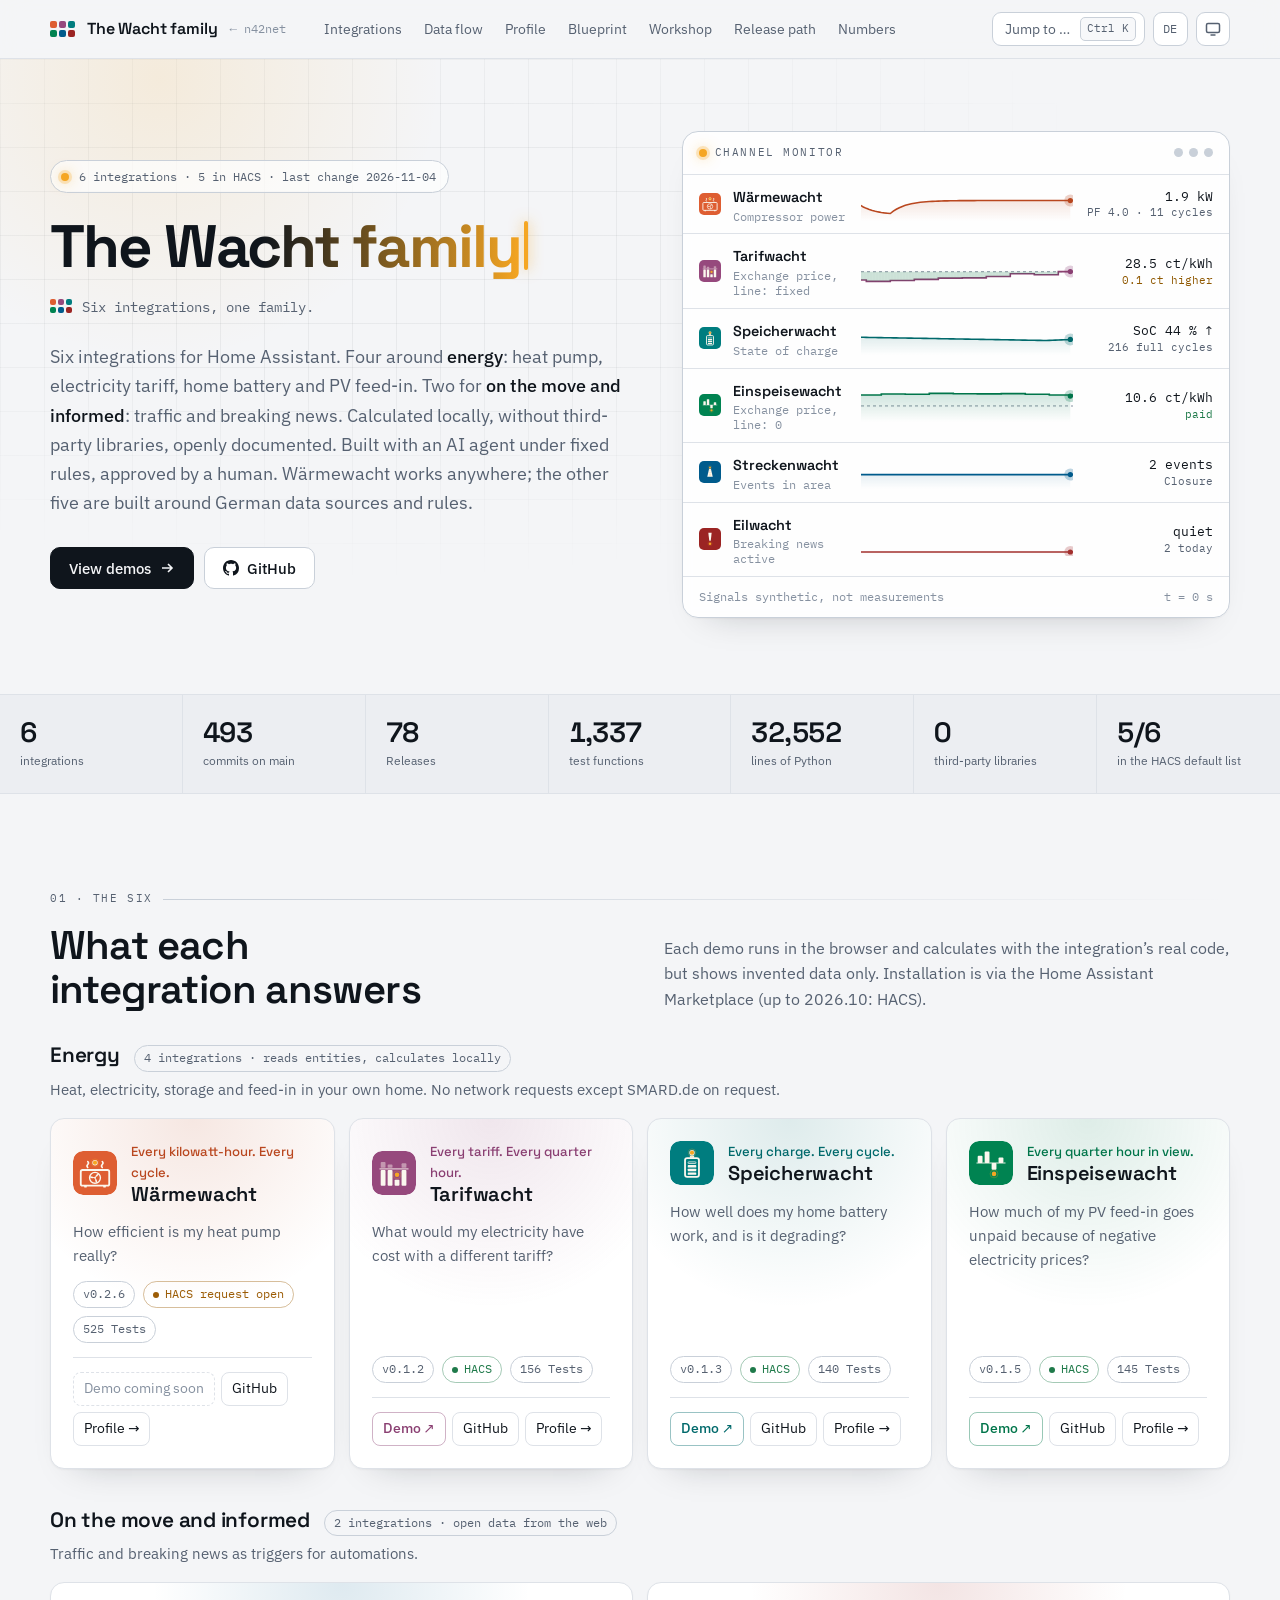
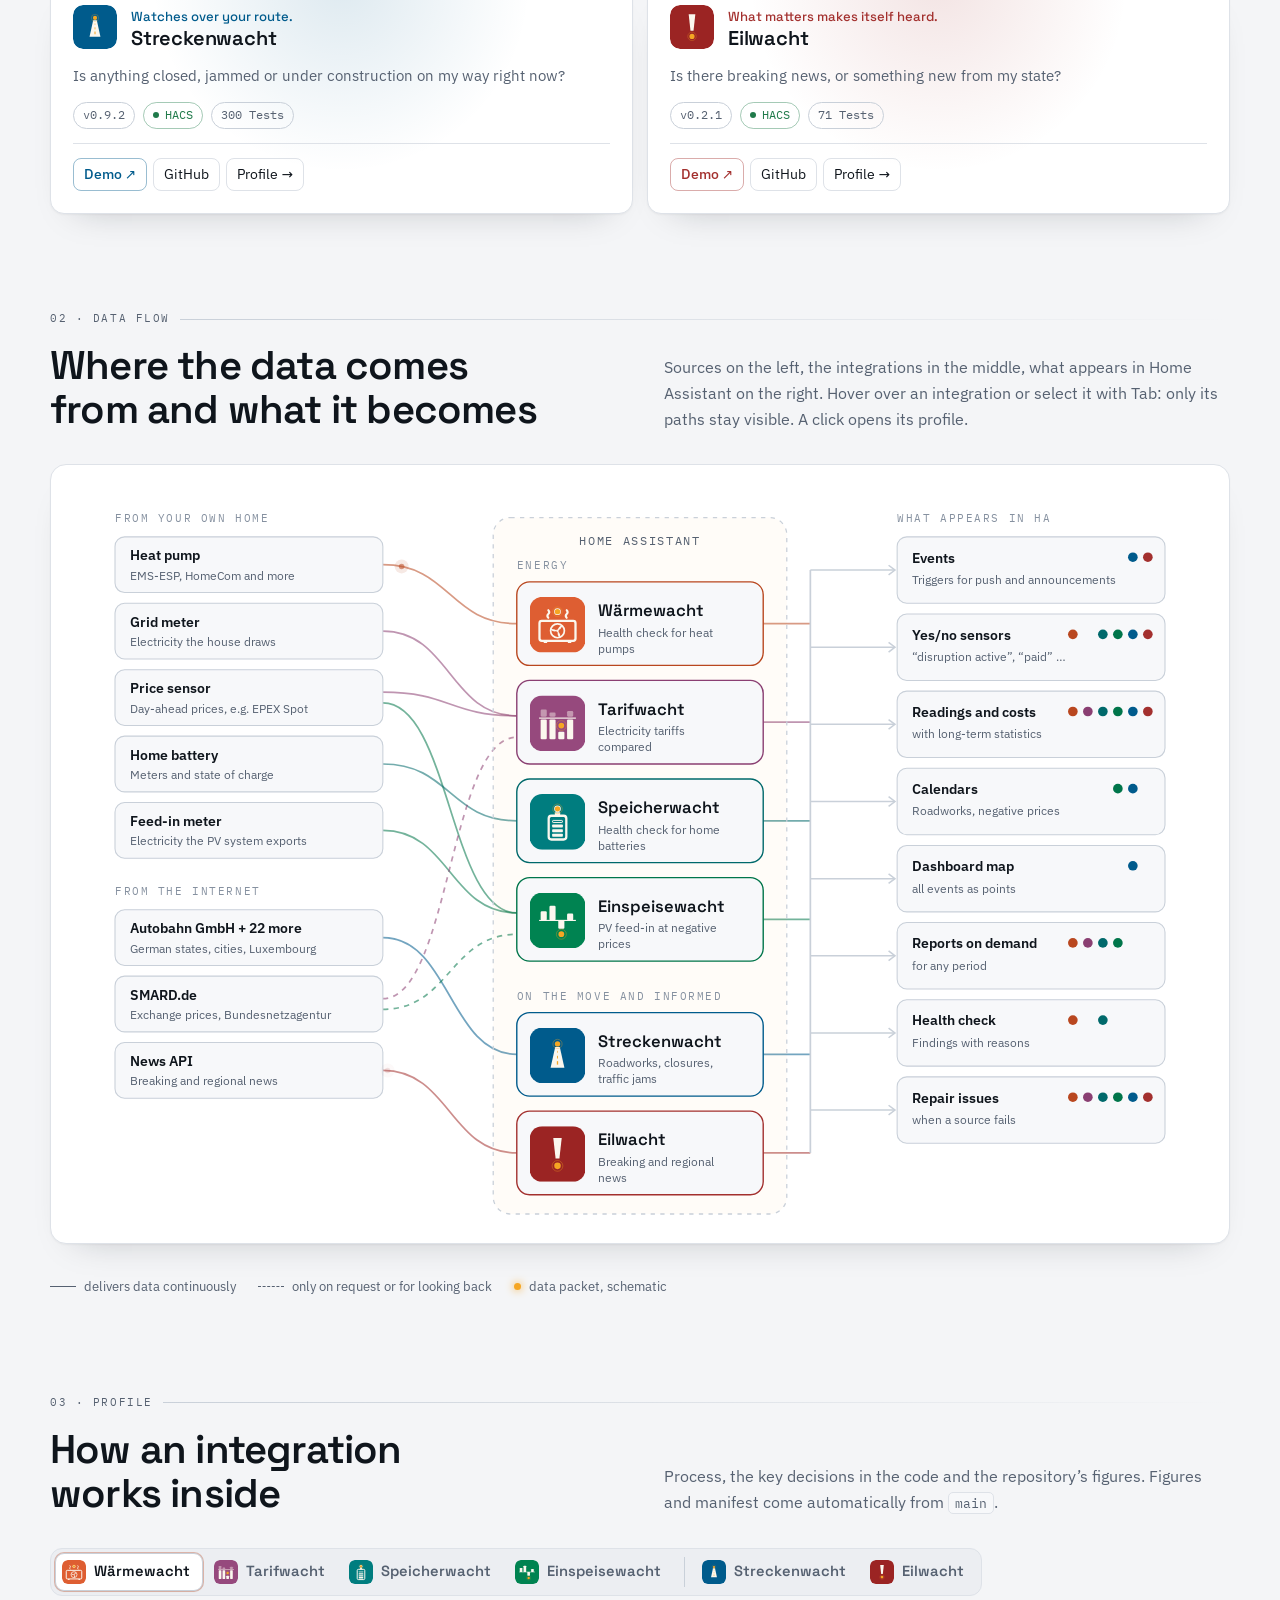
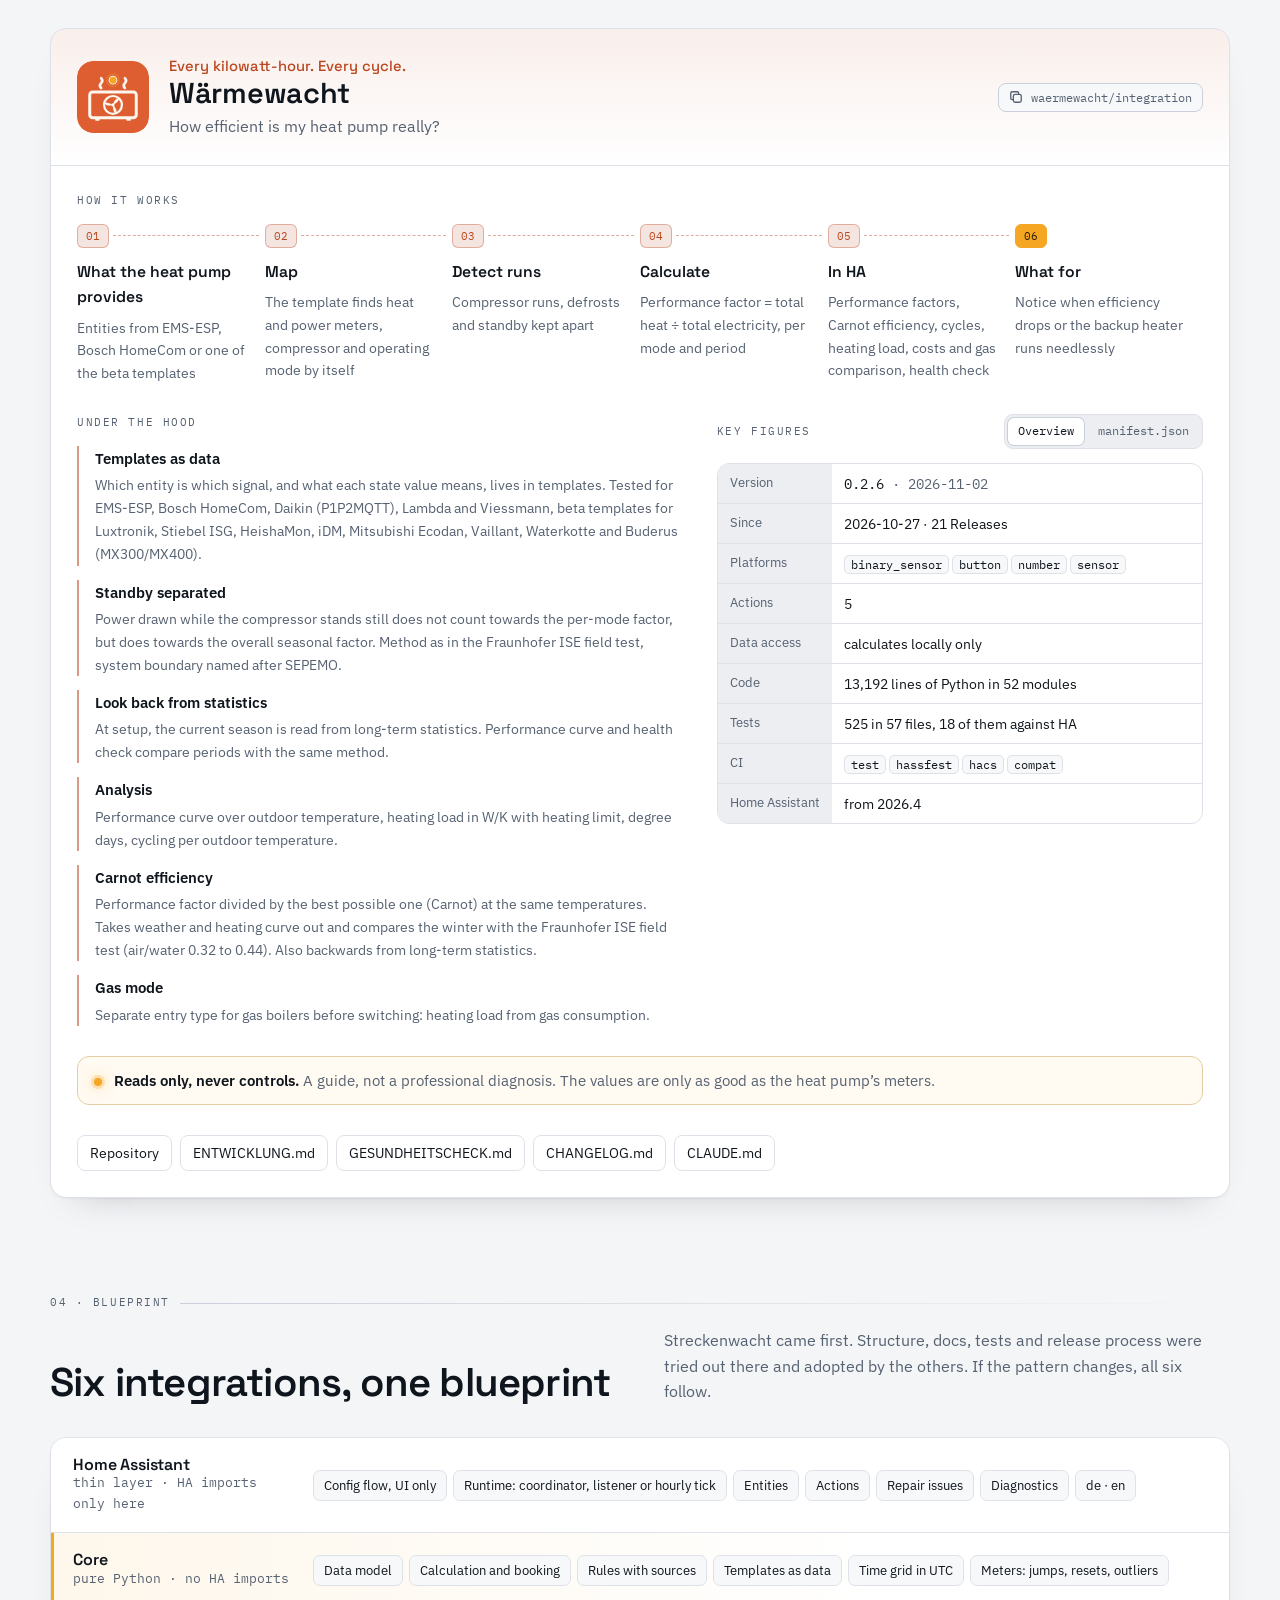
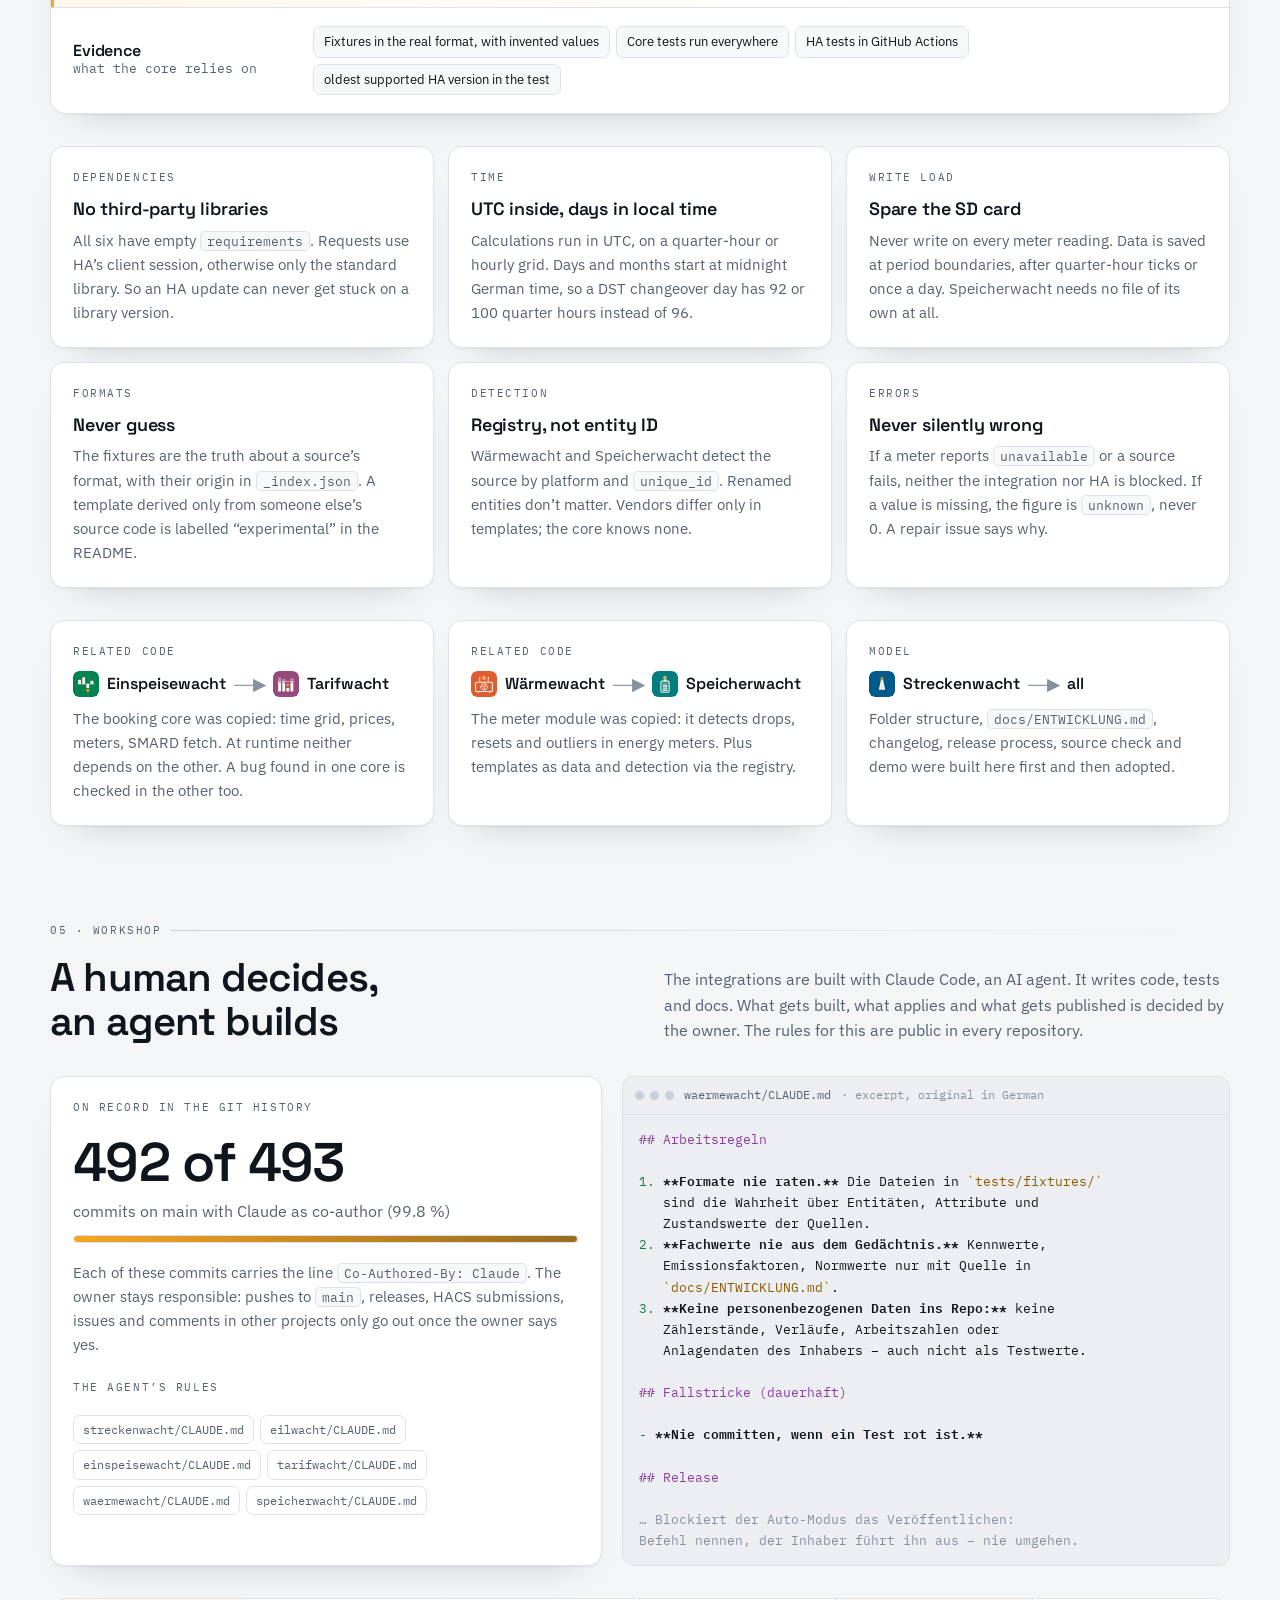
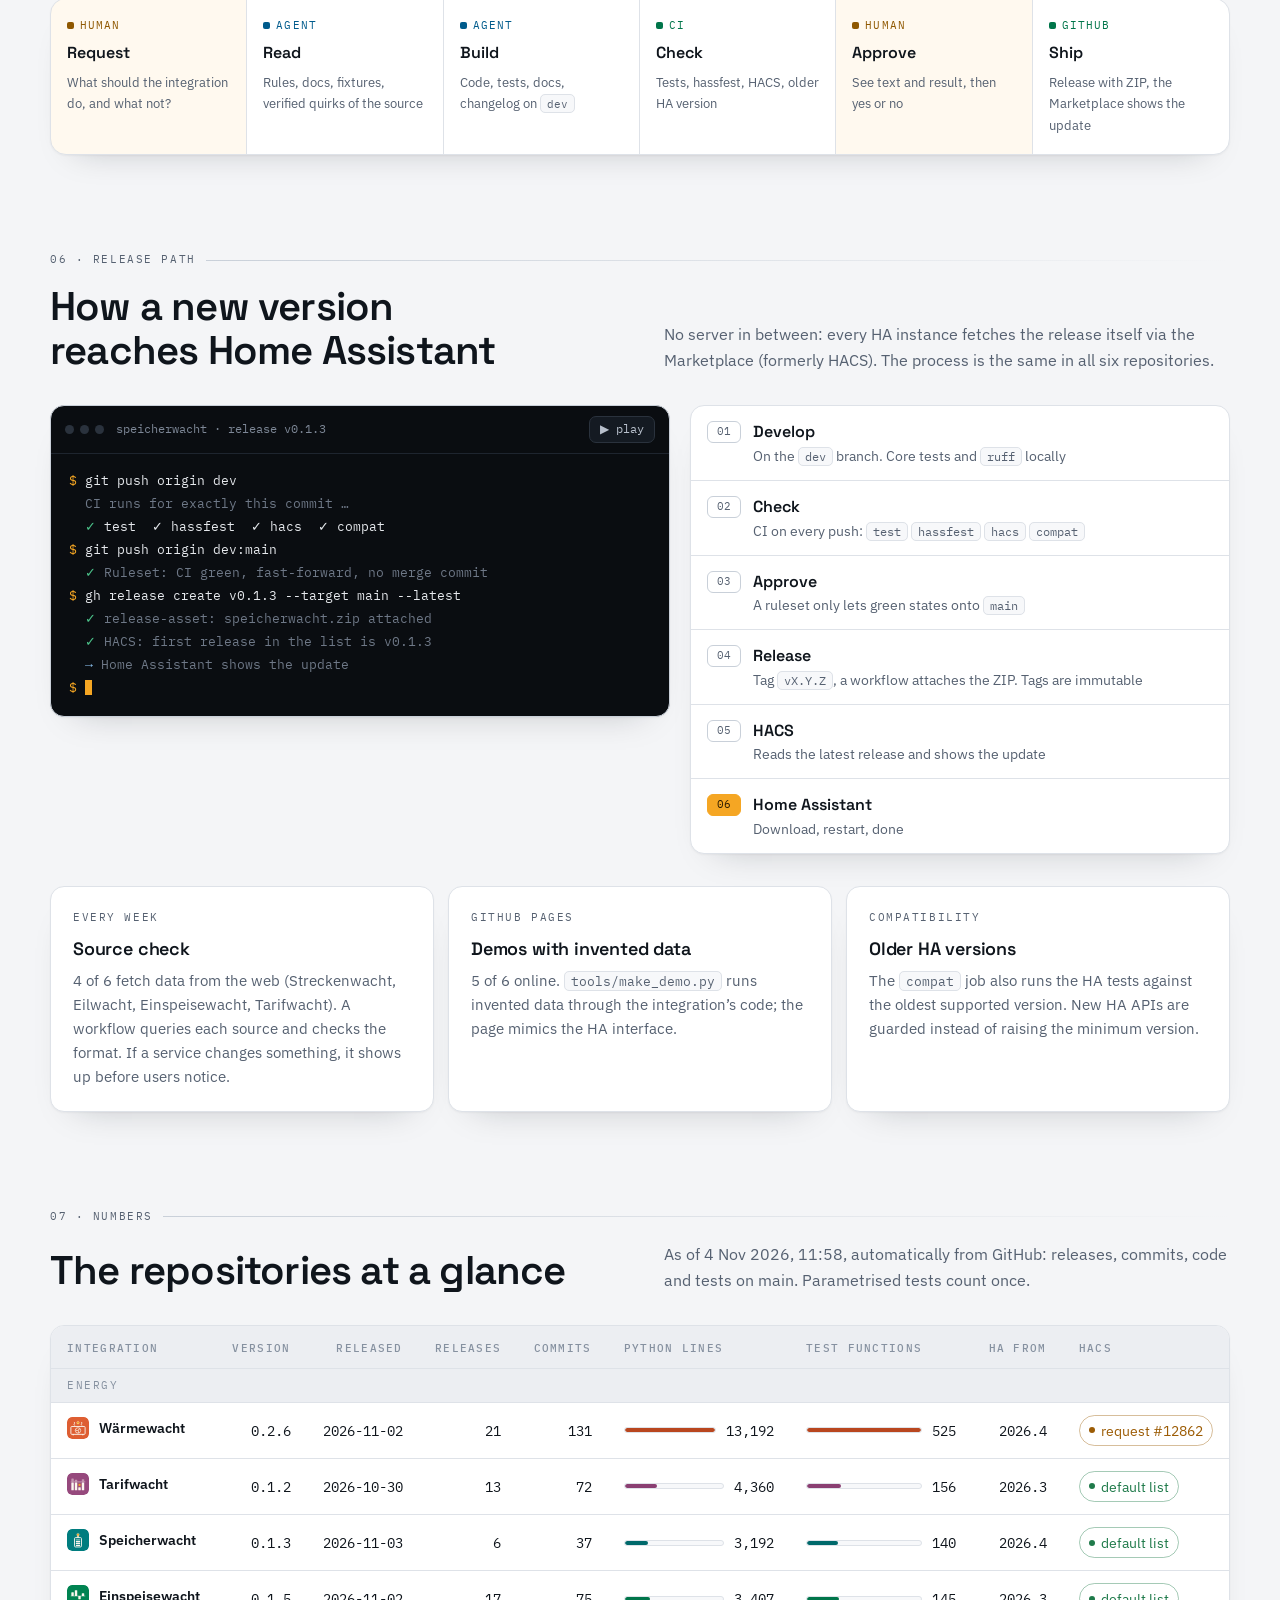
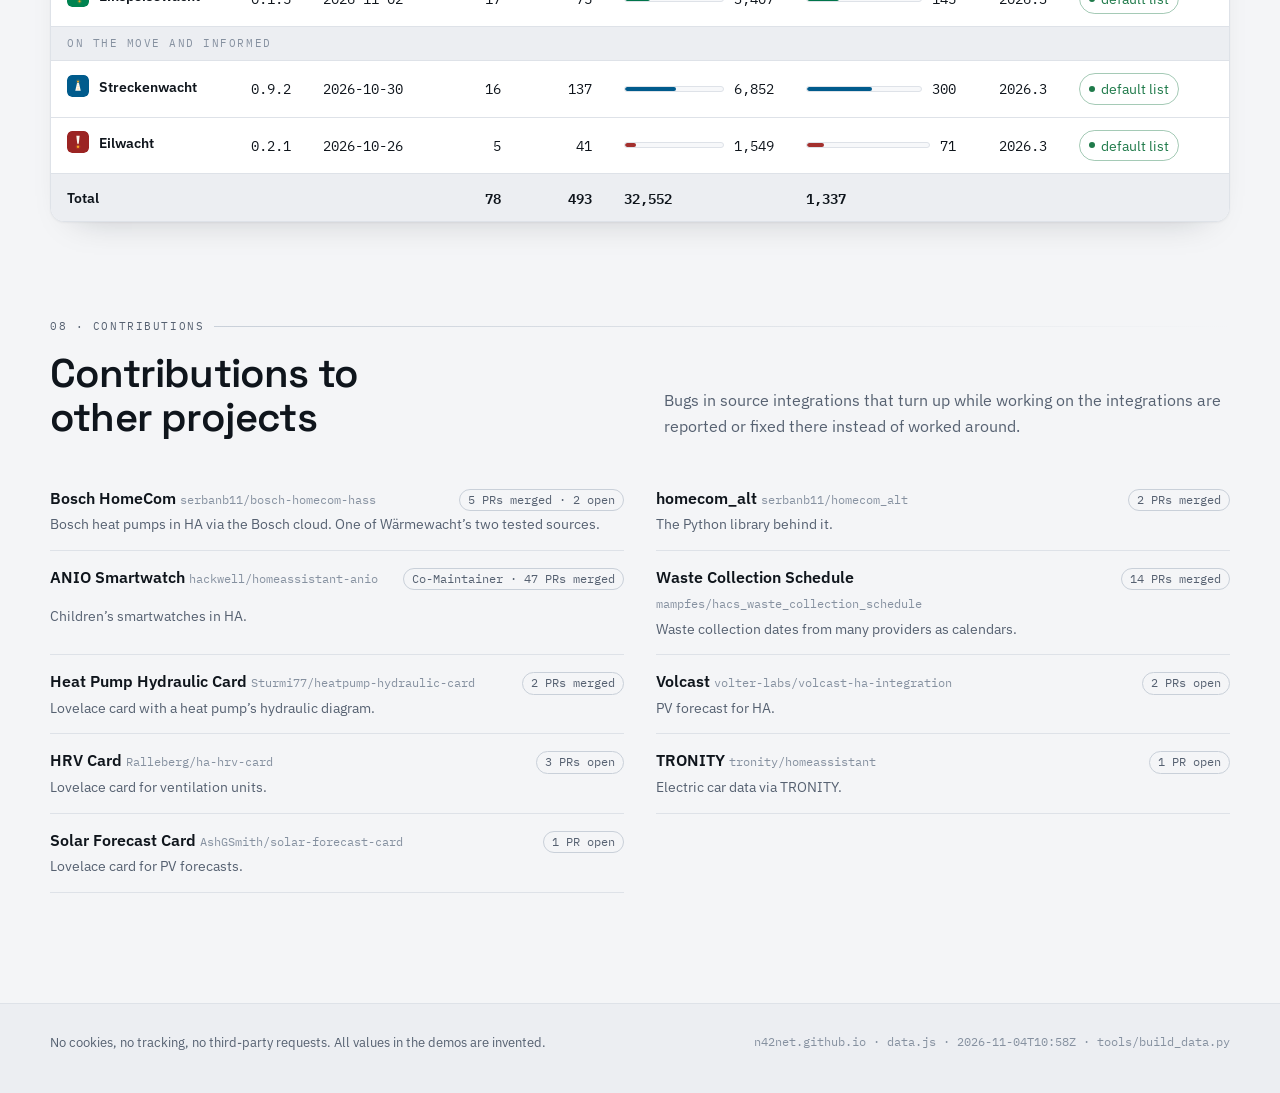
==== commit 5bf88c5a: "Wärmewacht: mention the Carnot efficiency factor (0.5.0) Co-Authored-By: Claude Opus 5.5 <noreply@an" ====
--- a/home-assistant/index.html
+++ b/home-assistant/index.html
@@ -768,7 +768,7 @@
         ['Zuordnen', 'Die Vorlage findet Wärme- und Stromzähler, Kompressor und Betriebsart selbst'],
         ['Läufe erkennen', 'Kompressorläufe, Abtauungen und Stillstand getrennt'],
         ['Rechnen', 'Arbeitszahl = Summe Wärme ÷ Summe Strom, je Betriebsart und Zeitraum'],
-        ['In HA', 'Arbeitszahlen, Takte, Heizlast, Kosten und Gasvergleich, Gesundheits-Check'],
+        ['In HA', 'Arbeitszahlen, Gütegrad, Takte, Heizlast, Kosten und Gasvergleich, Gesundheits-Check'],
         ['Wofür', 'Merken, wenn die Effizienz sinkt oder der Heizstab unnötig läuft']
       ],
       hood: [
@@ -776,6 +776,7 @@
         ['Stillstand abgetrennt', 'Strom bei stehendem Kompressor zählt nicht in die Arbeitszahl je Betriebsart, wohl aber in die Gesamt-JAZ. Vorgehen wie im Feldtest des Fraunhofer ISE, Bilanzgrenze nach SEPEMO benannt.'],
         ['Rückblick aus der Statistik', 'Beim Einrichten wird die laufende Saison aus der Langzeitstatistik gelesen. Kennlinie und Gesundheits-Check vergleichen Zeiträume mit derselben Methode.'],
         ['Analyse', 'AZ-Kennlinie über der Außentemperatur, Heizlast in W/K mit Heizgrenze, Gradtage, Takten je Außentemperatur.'],
+        ['Gütegrad', 'Arbeitszahl geteilt durch die bestmögliche (Carnot) bei denselben Temperaturen. Nimmt Wetter und Heizkurve heraus und vergleicht den Winter mit dem Feldtest des Fraunhofer ISE (Luft/Wasser 0,32 bis 0,44). Auch rückwirkend aus der Langzeitstatistik.'],
         ['Gas-Modus', 'Eigener Eintragstyp für Gasheizungen vor dem Umstieg: Heizlast aus dem Gasverbrauch.']
       ],
       not: '<b>Liest nur, steuert nie.</b> Eine Orientierung, keine Fachdiagnose. Die Werte sind so gut wie die Zähler der Wärmepumpe.',
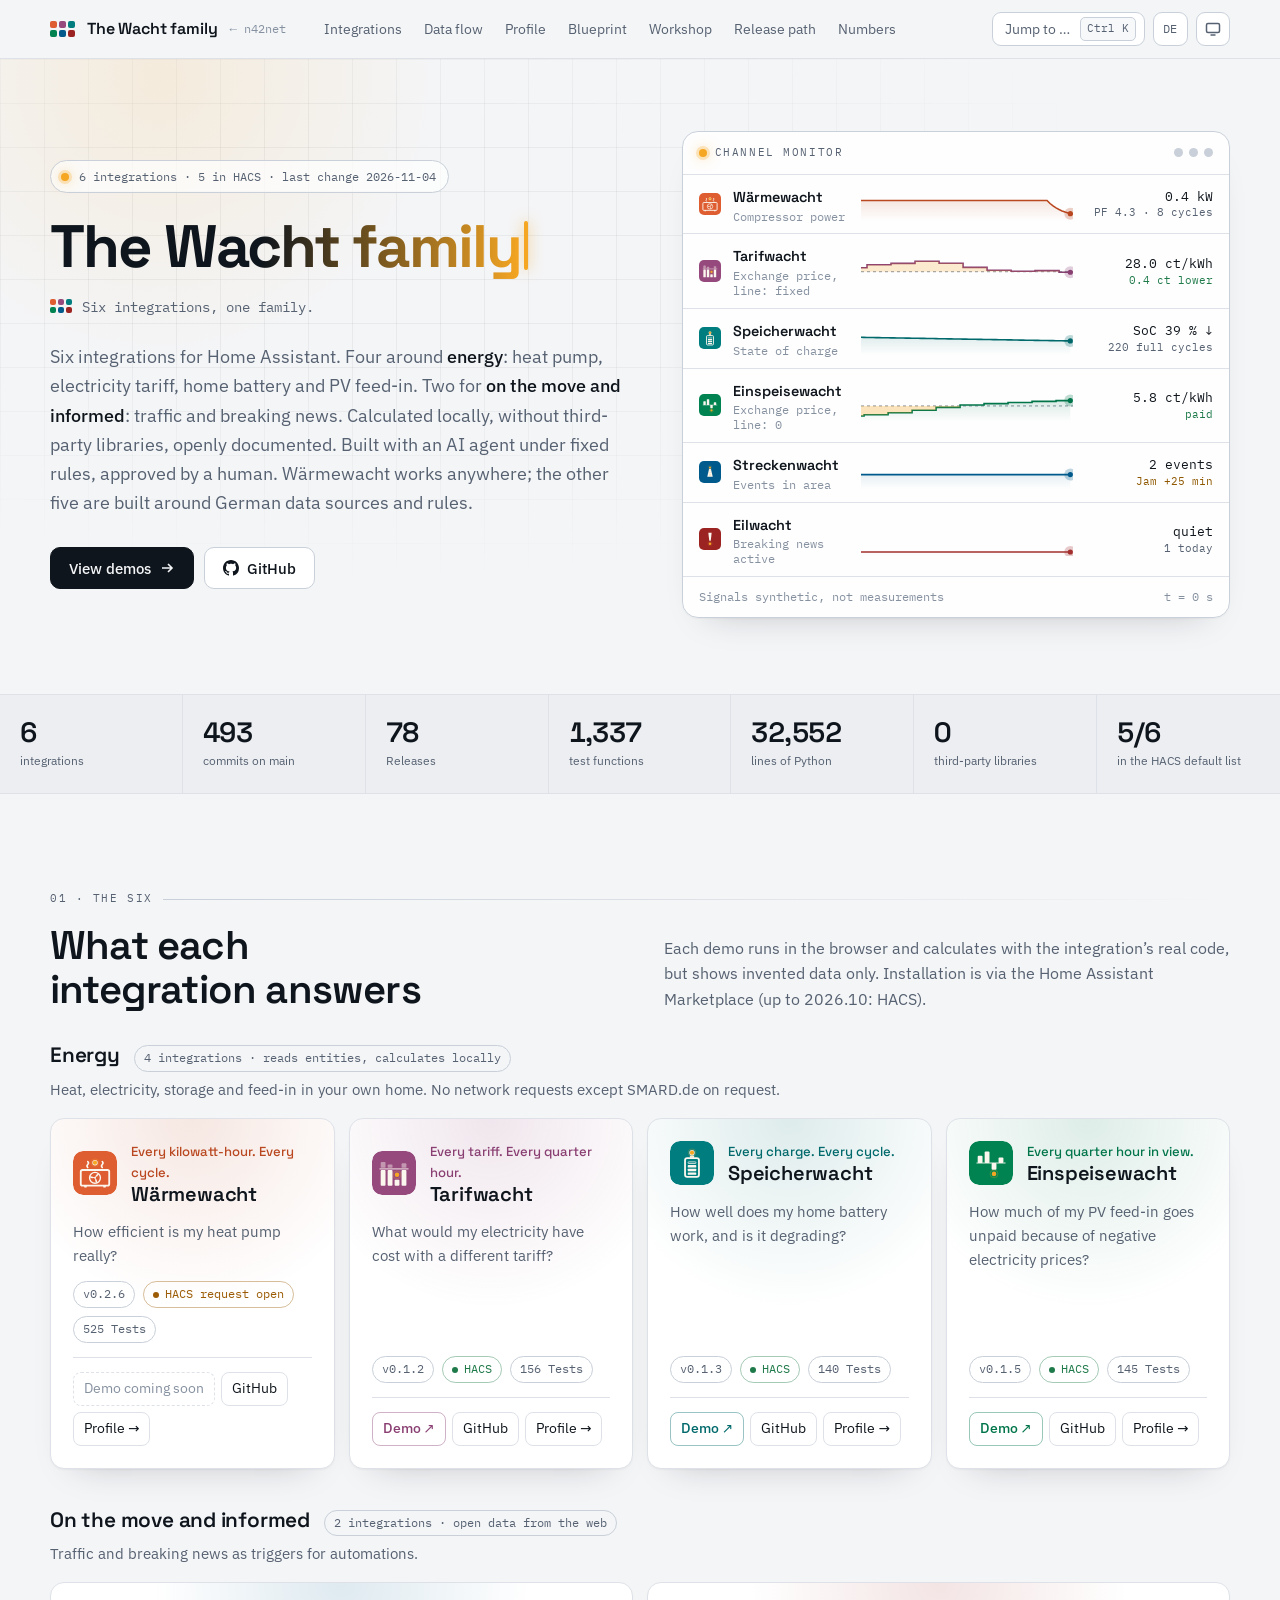
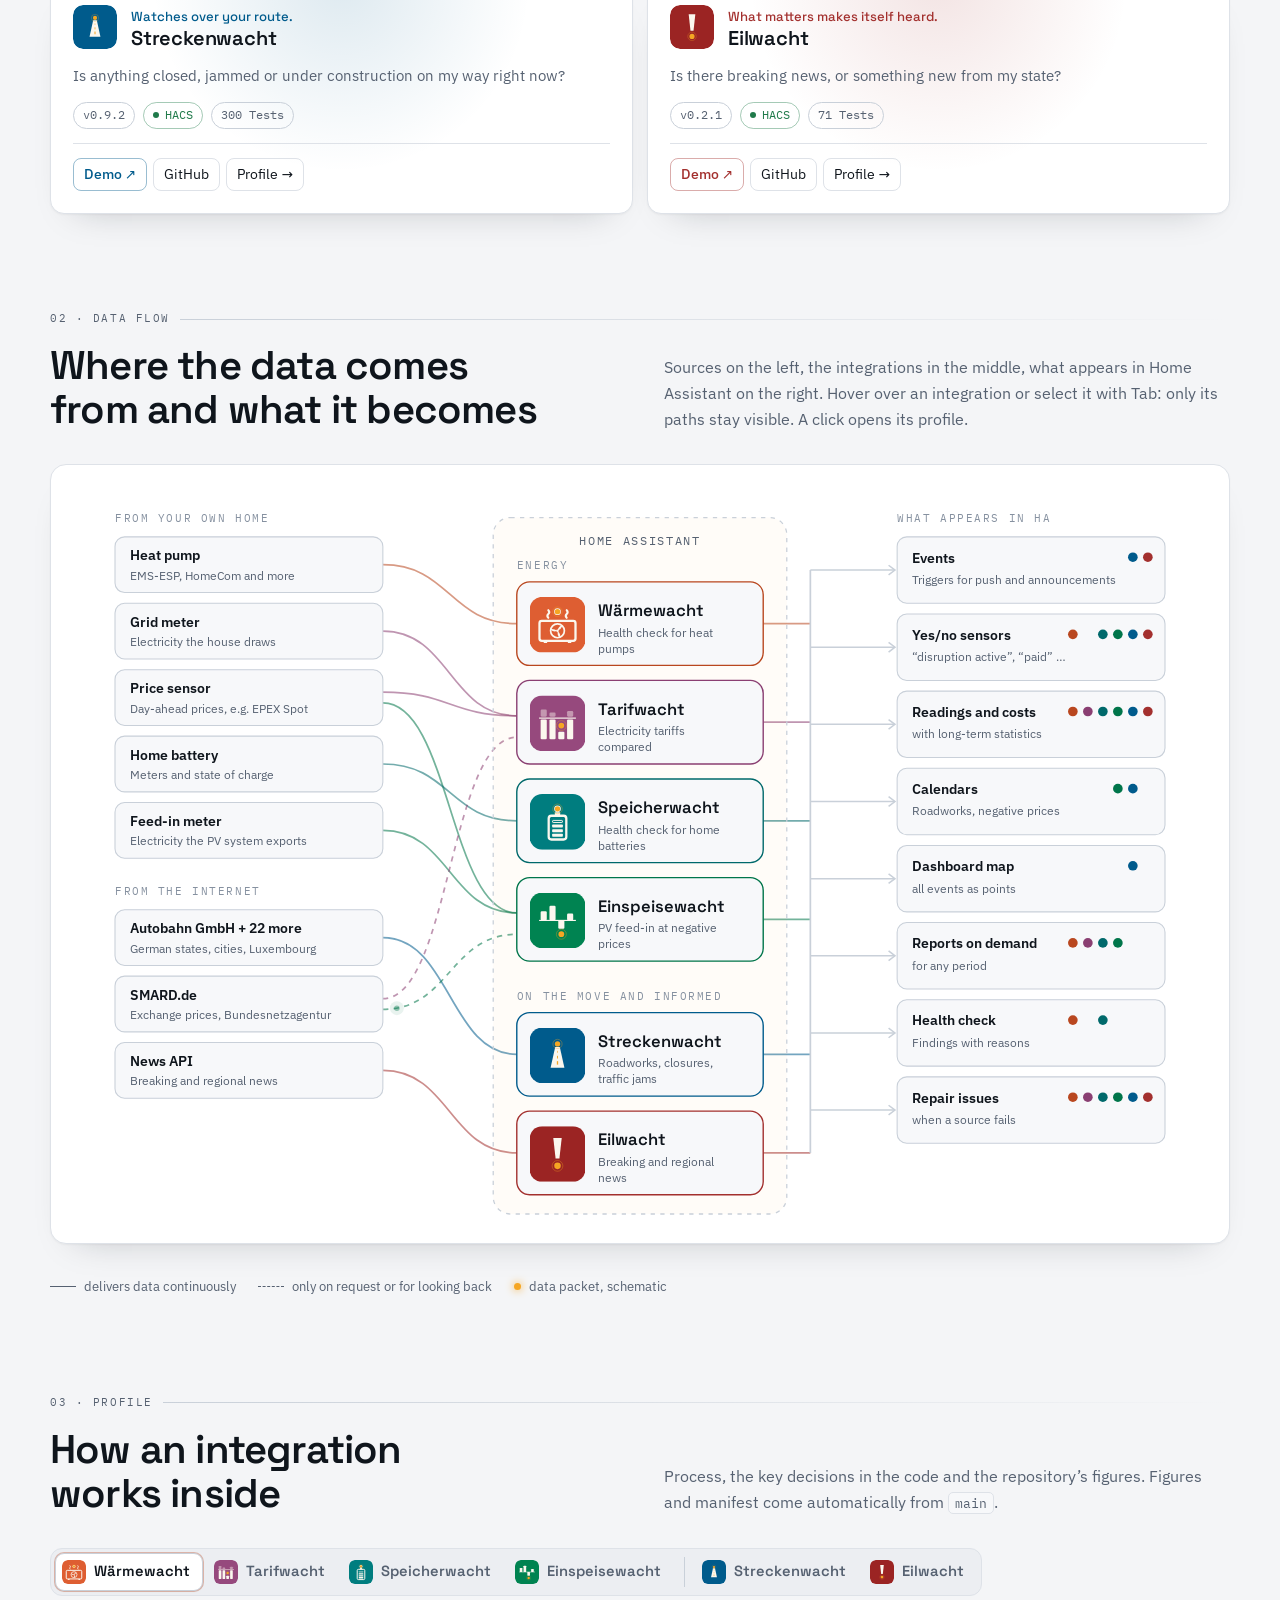
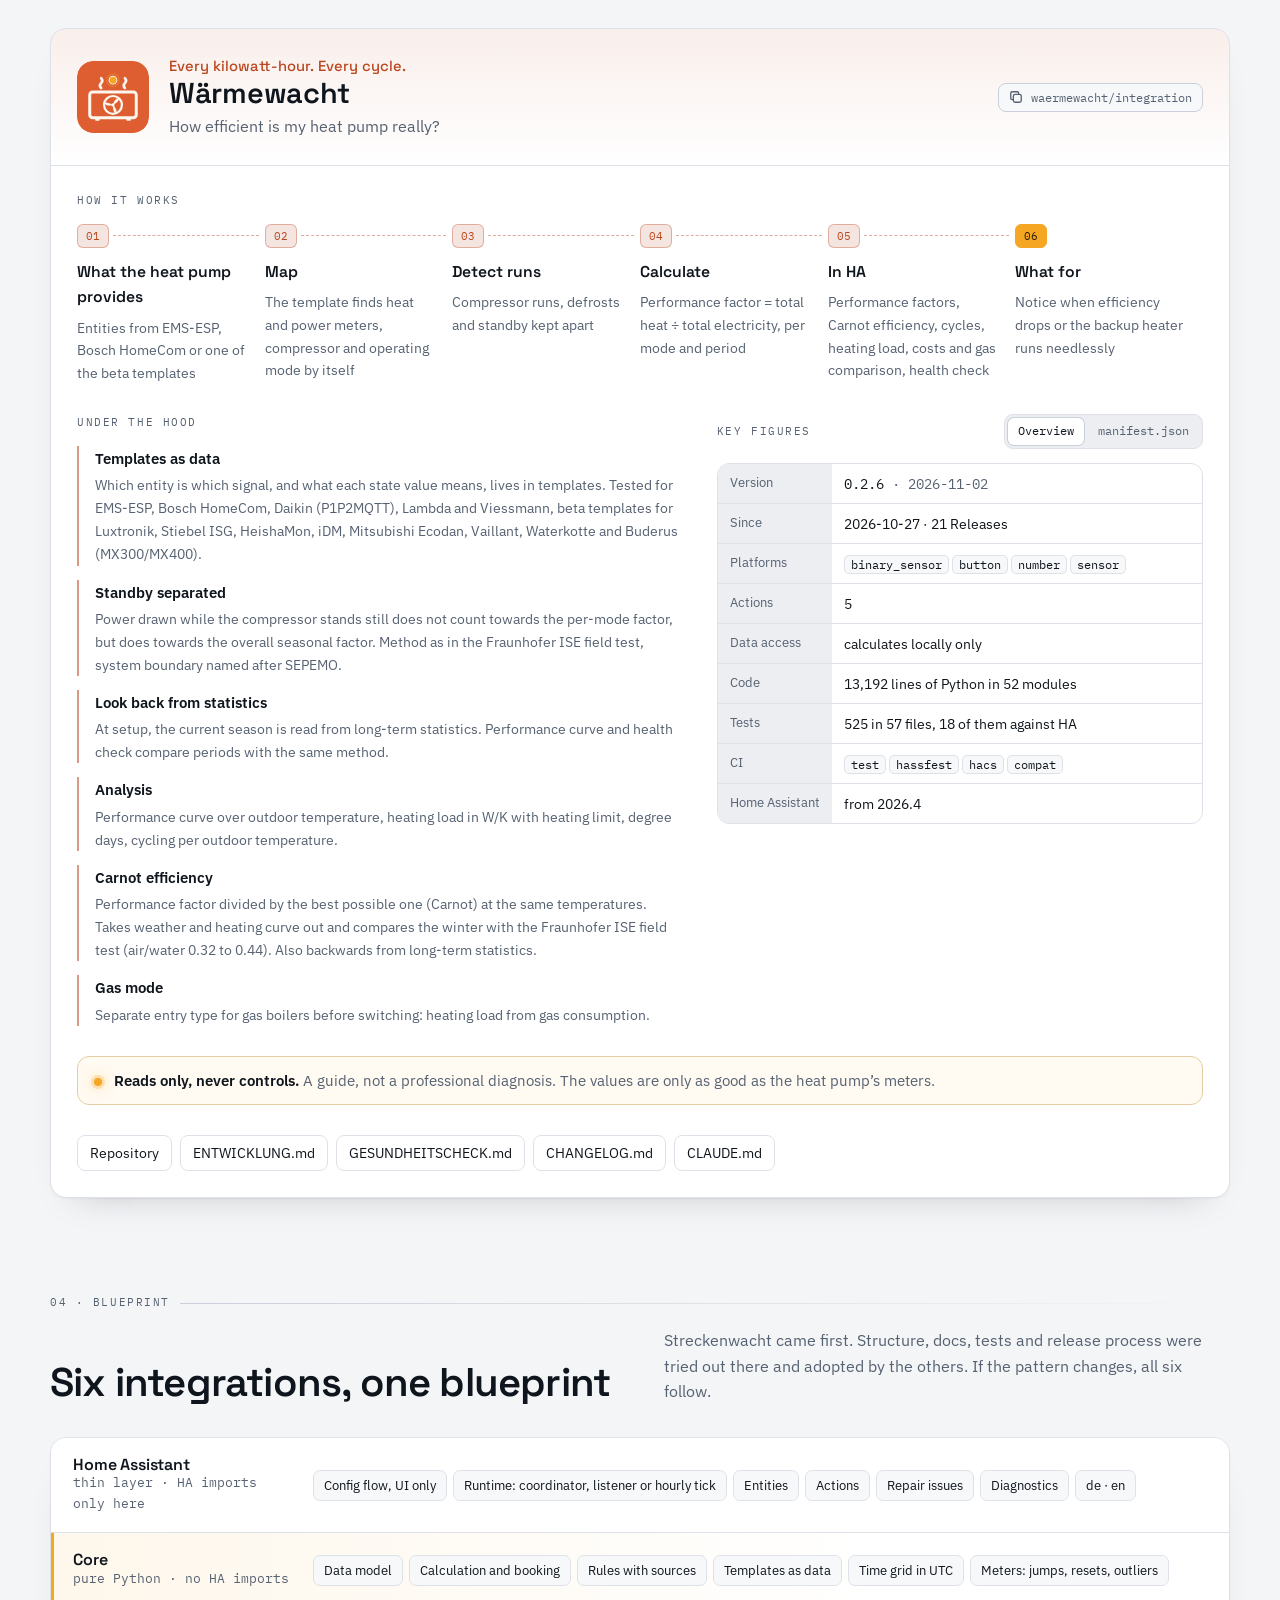
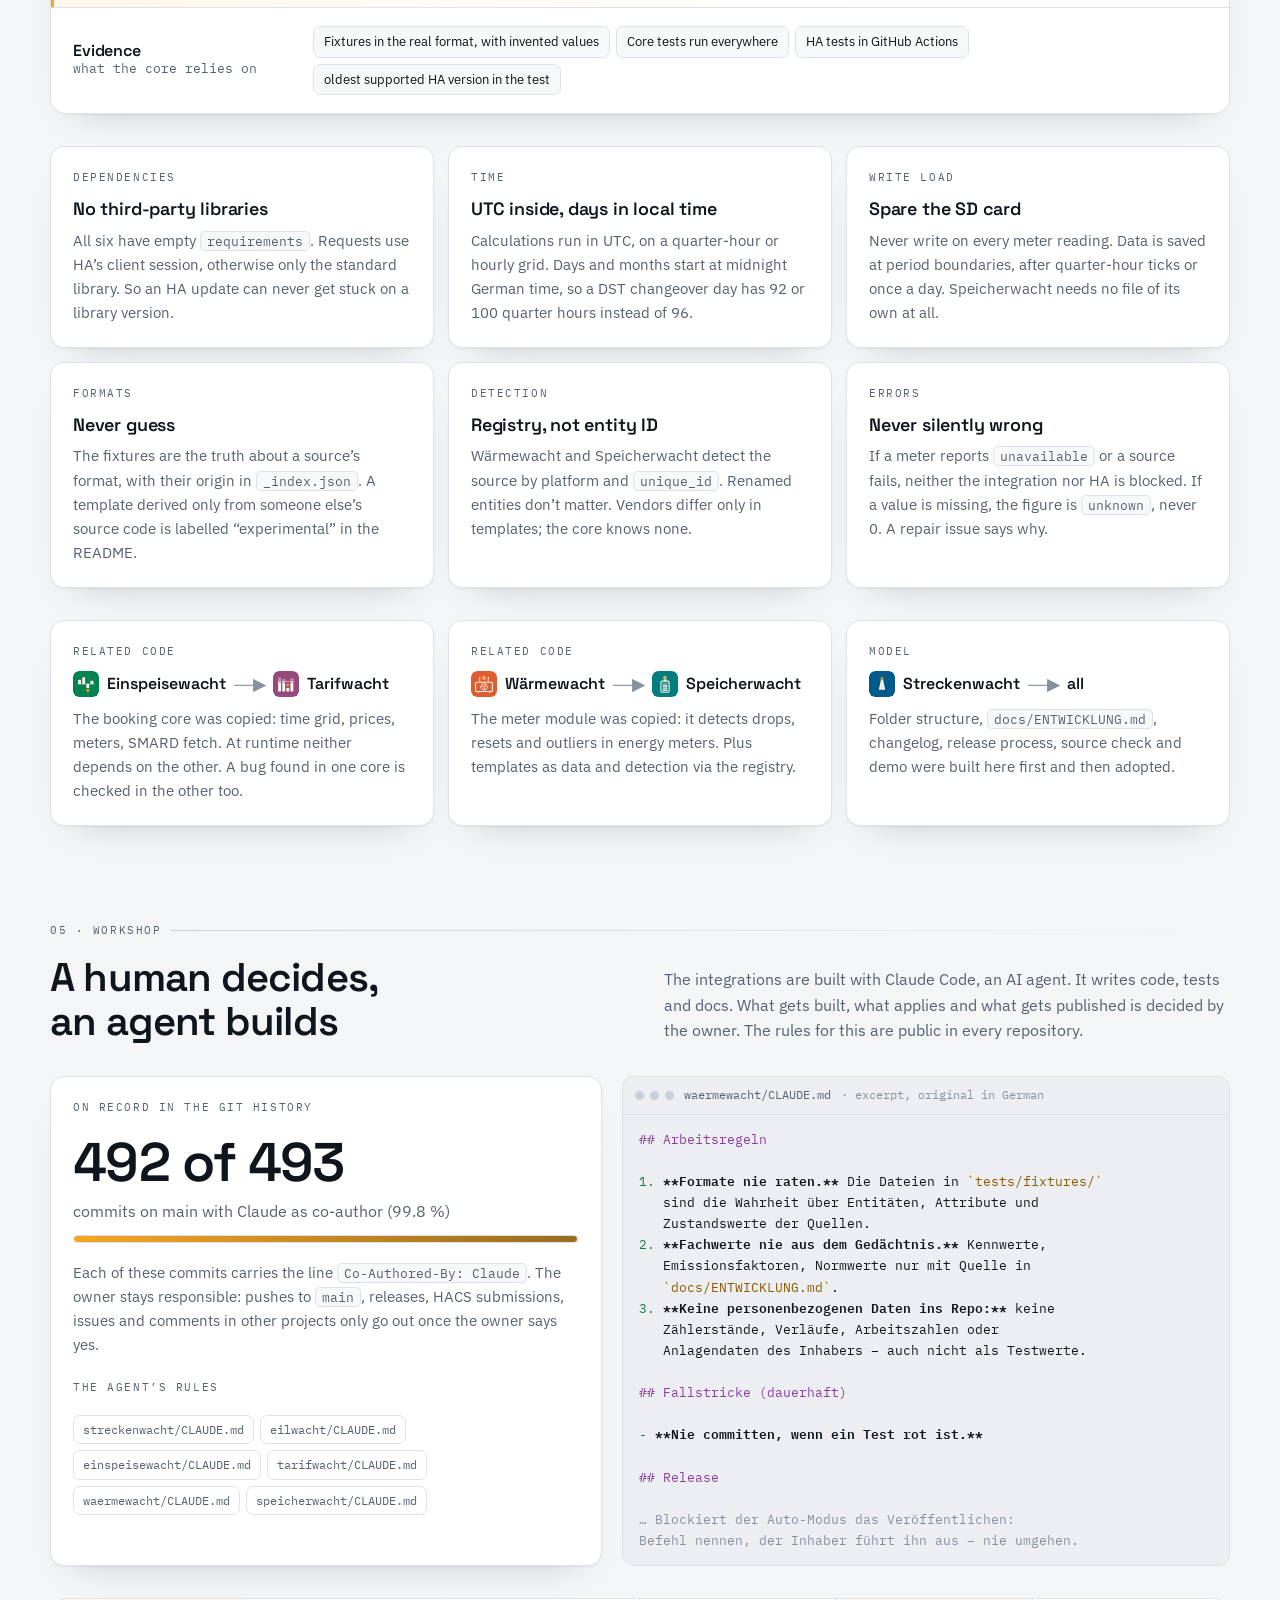
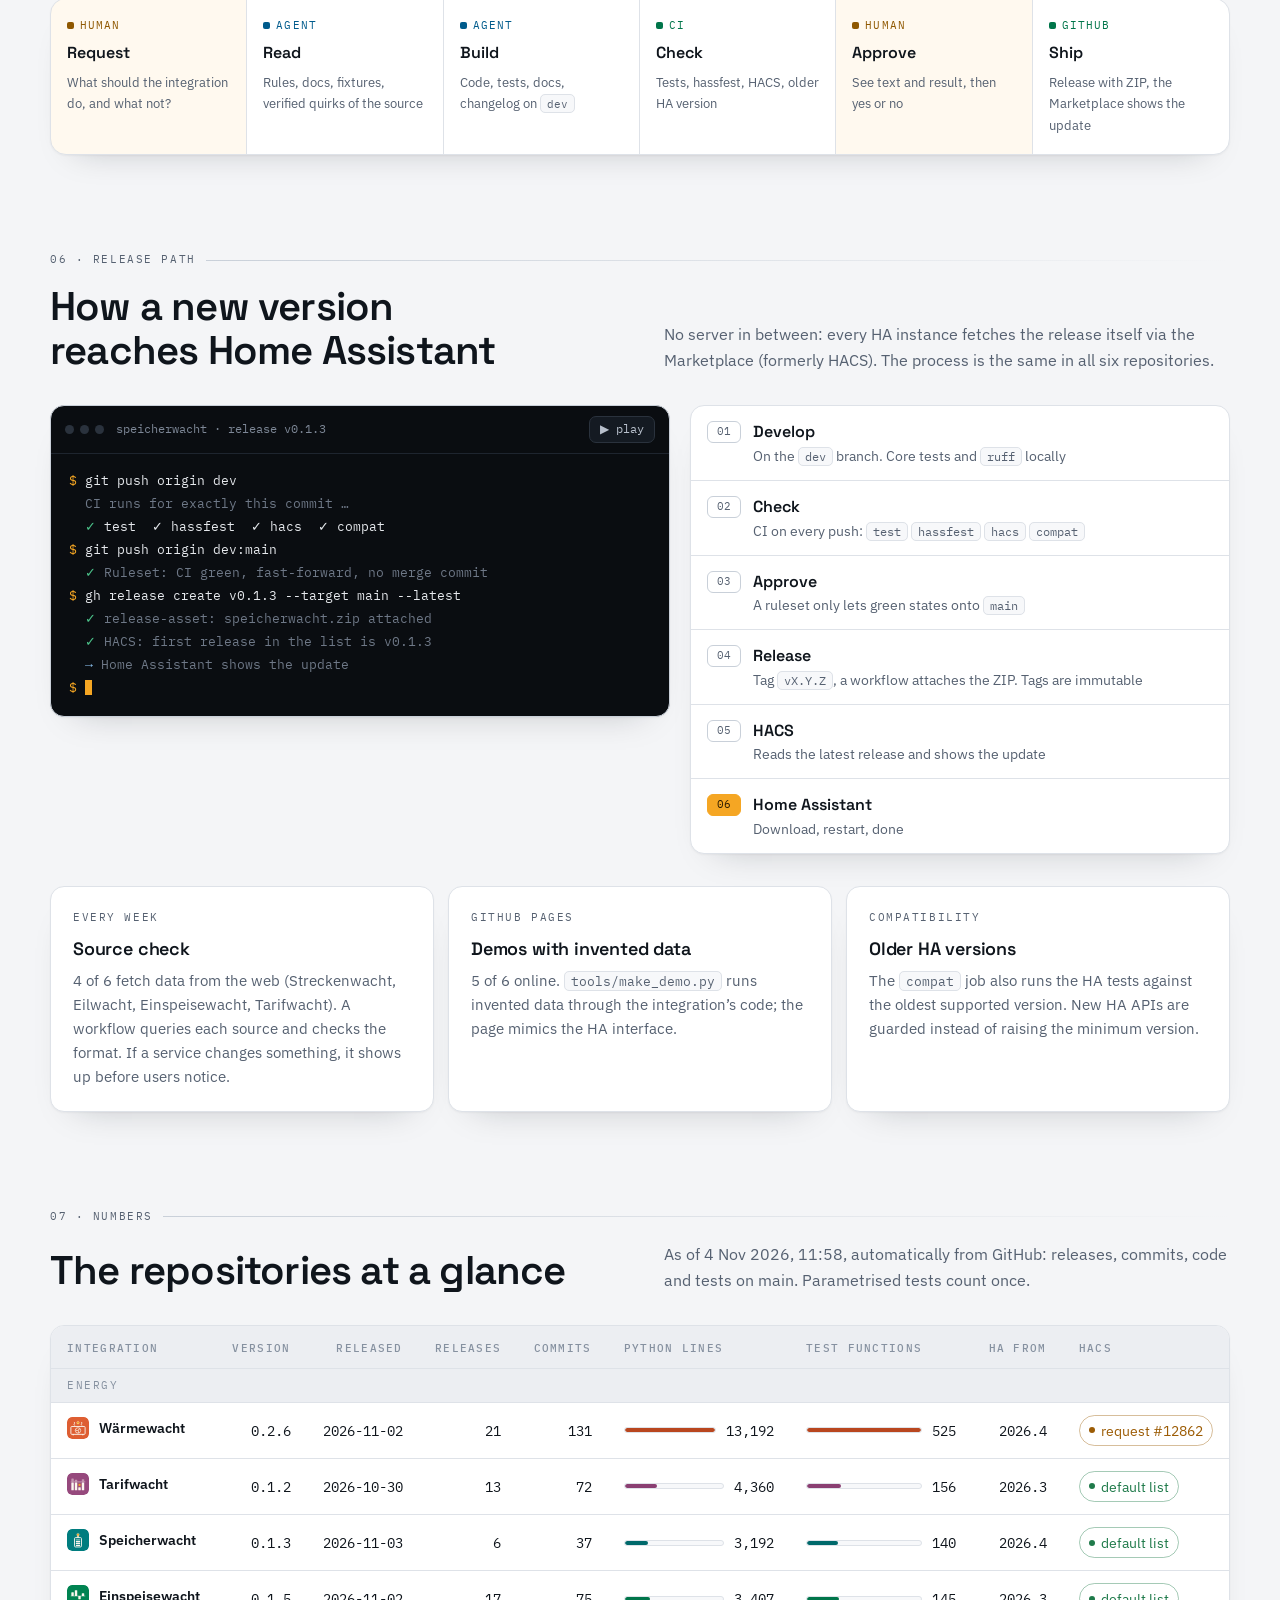
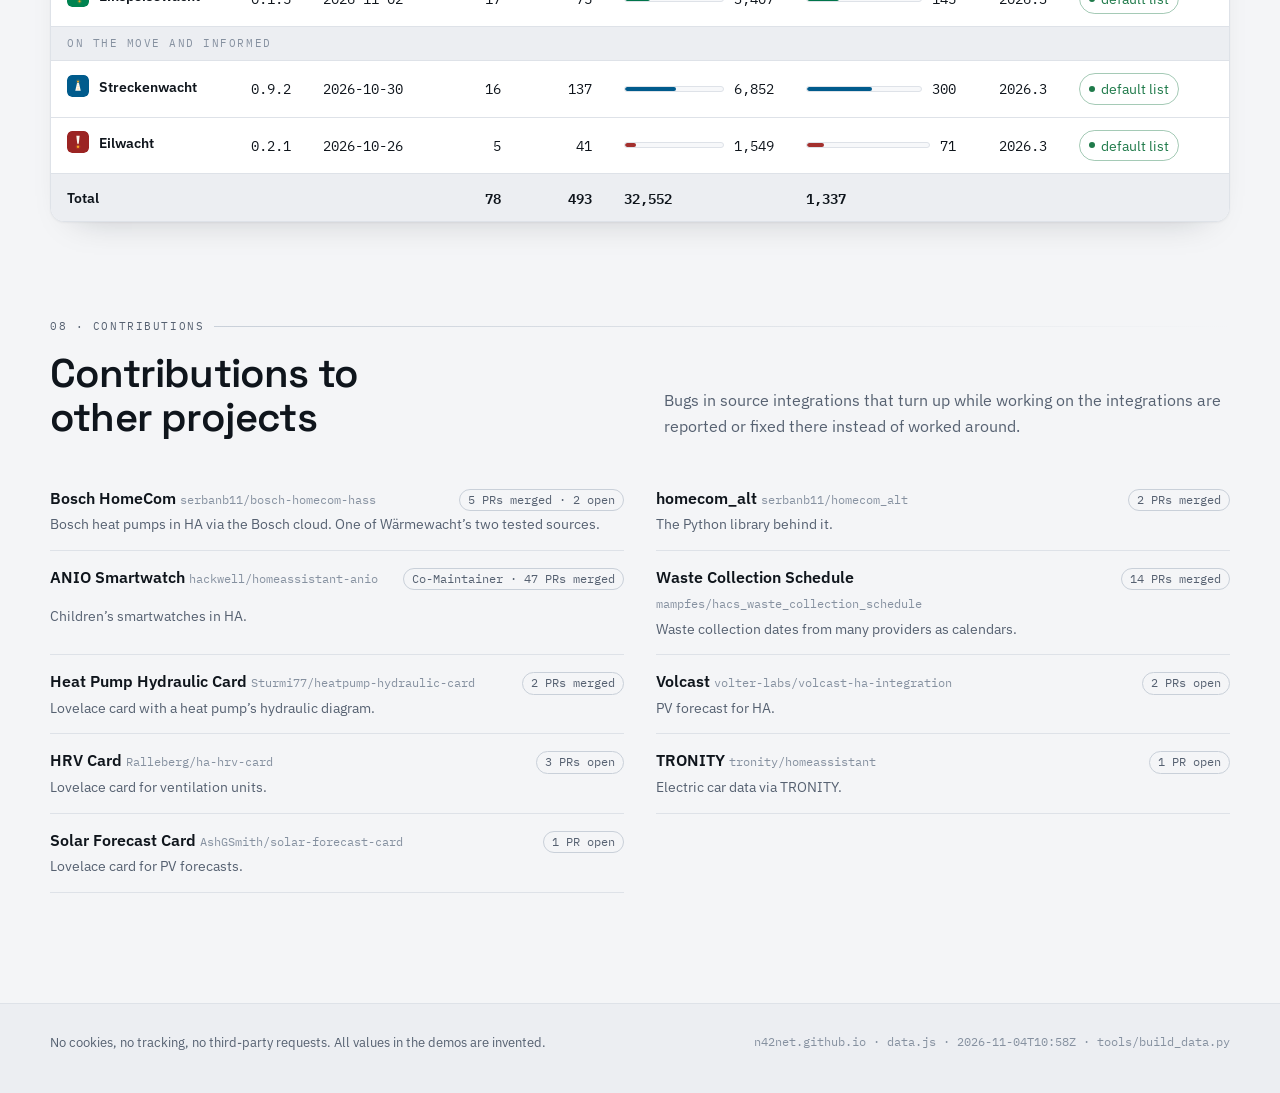
==== commit 3656603d: "Speicherwacht: own card (0.2.0) Co-Authored-By: Claude Opus 5.5 <noreply@anthropic.com>" ====
--- a/home-assistant/index.html
+++ b/home-assistant/index.html
@@ -790,7 +790,7 @@
         ['Zähler bereinigen', 'Rücksprünge, Resets und Ausreißer heraus'],
         ['Tage einteilen', 'Betriebstage und Ruhetage getrennt'],
         ['Rechnen', 'Wirkungsgrad mit Ladezustand-Korrektur, Vollzyklen, Ruheverlust, Kapazität'],
-        ['In HA', 'Werte je Monat, Jahr und gesamt, Gesundheits-Check, Bericht'],
+        ['In HA', 'Werte je Monat, Jahr und gesamt, Gesundheits-Check, eigene Karte, Bericht'],
         ['Wofür', 'Merken, wenn der Speicher Kapazität oder Wirkungsgrad verliert']
       ],
       hood: [
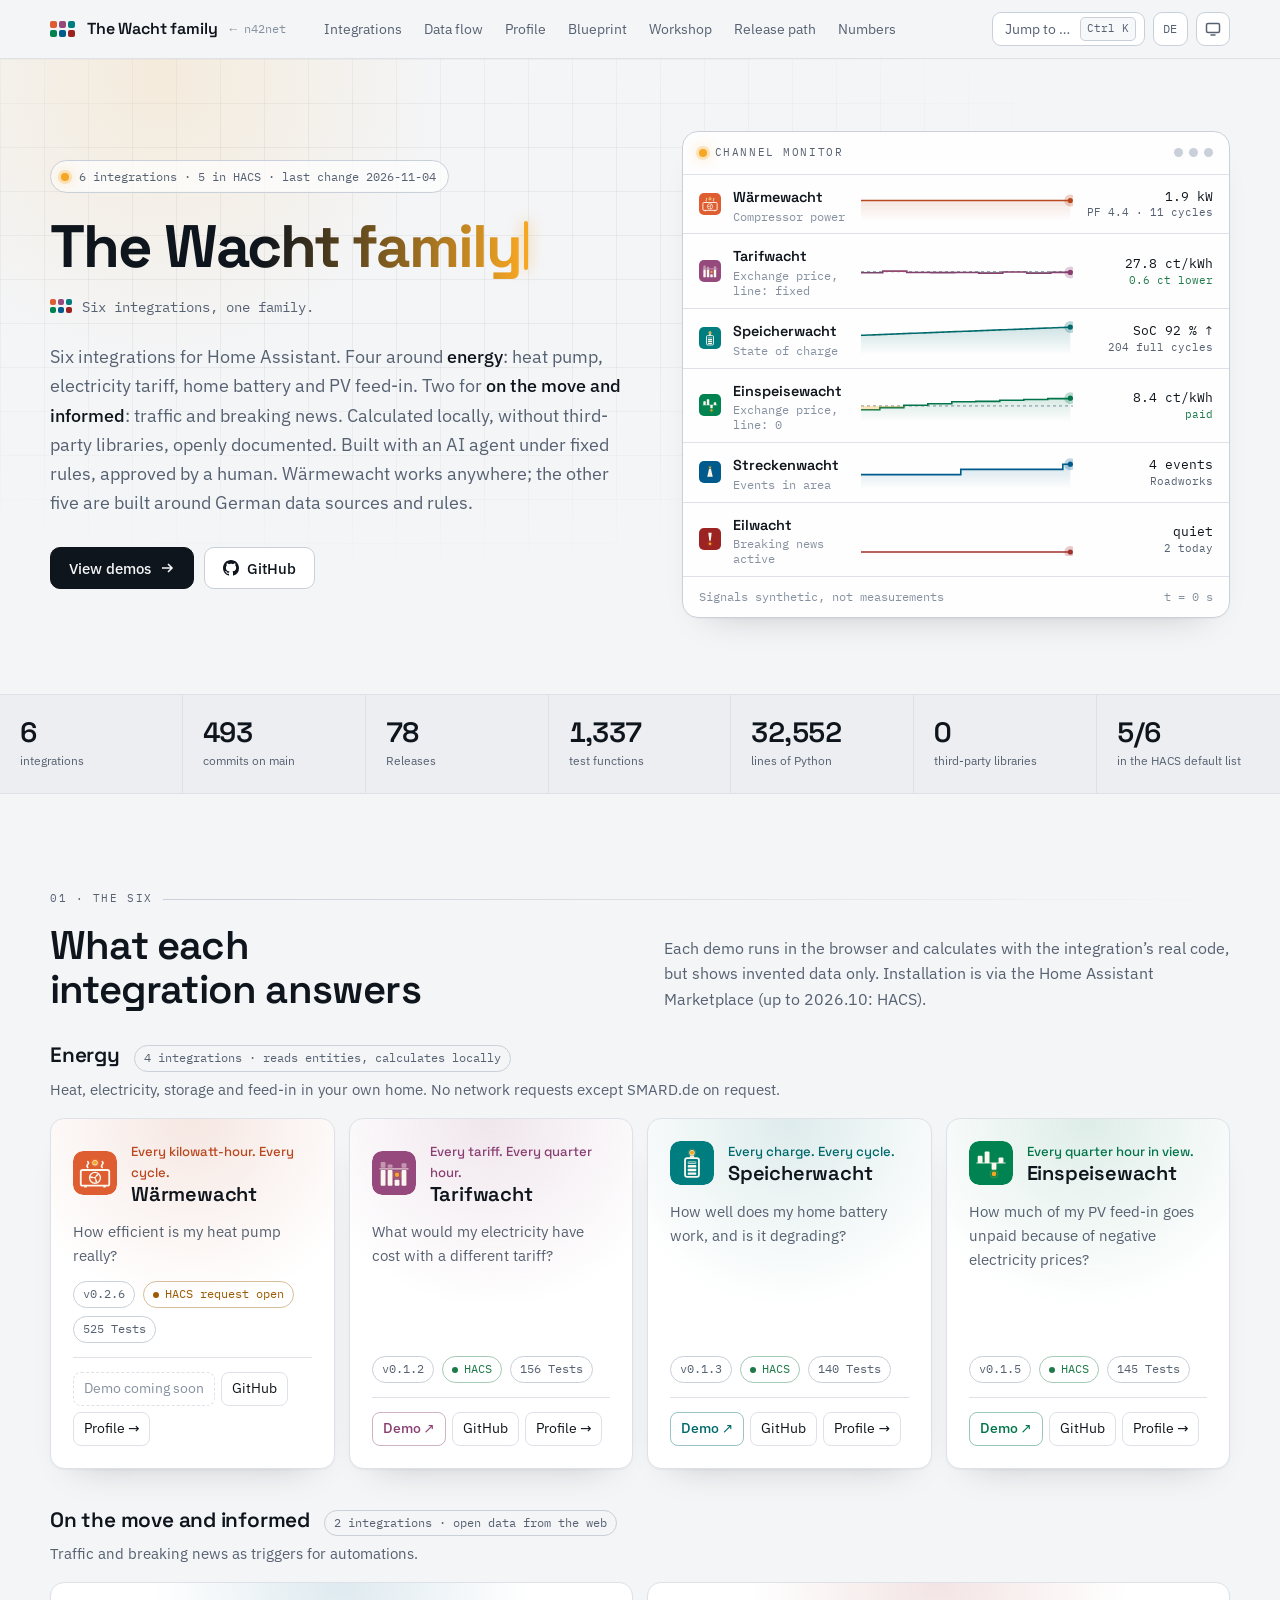
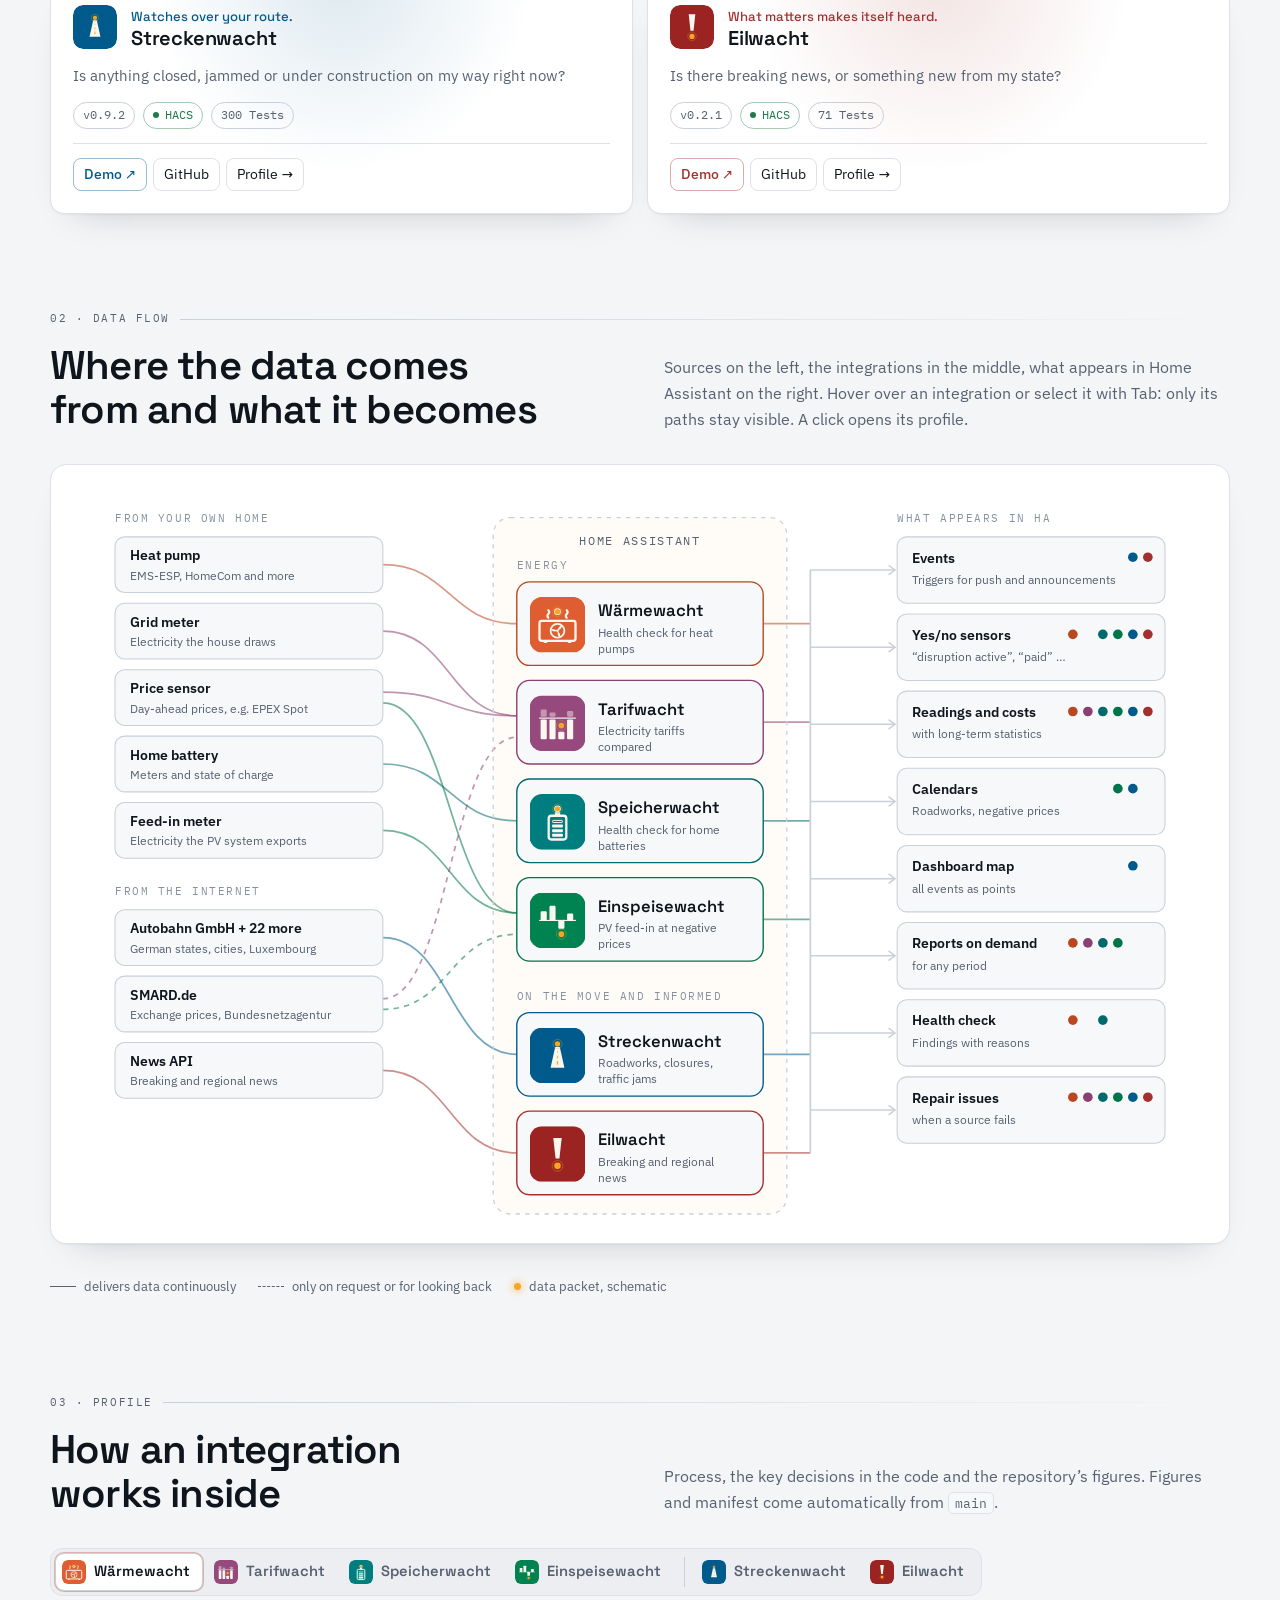
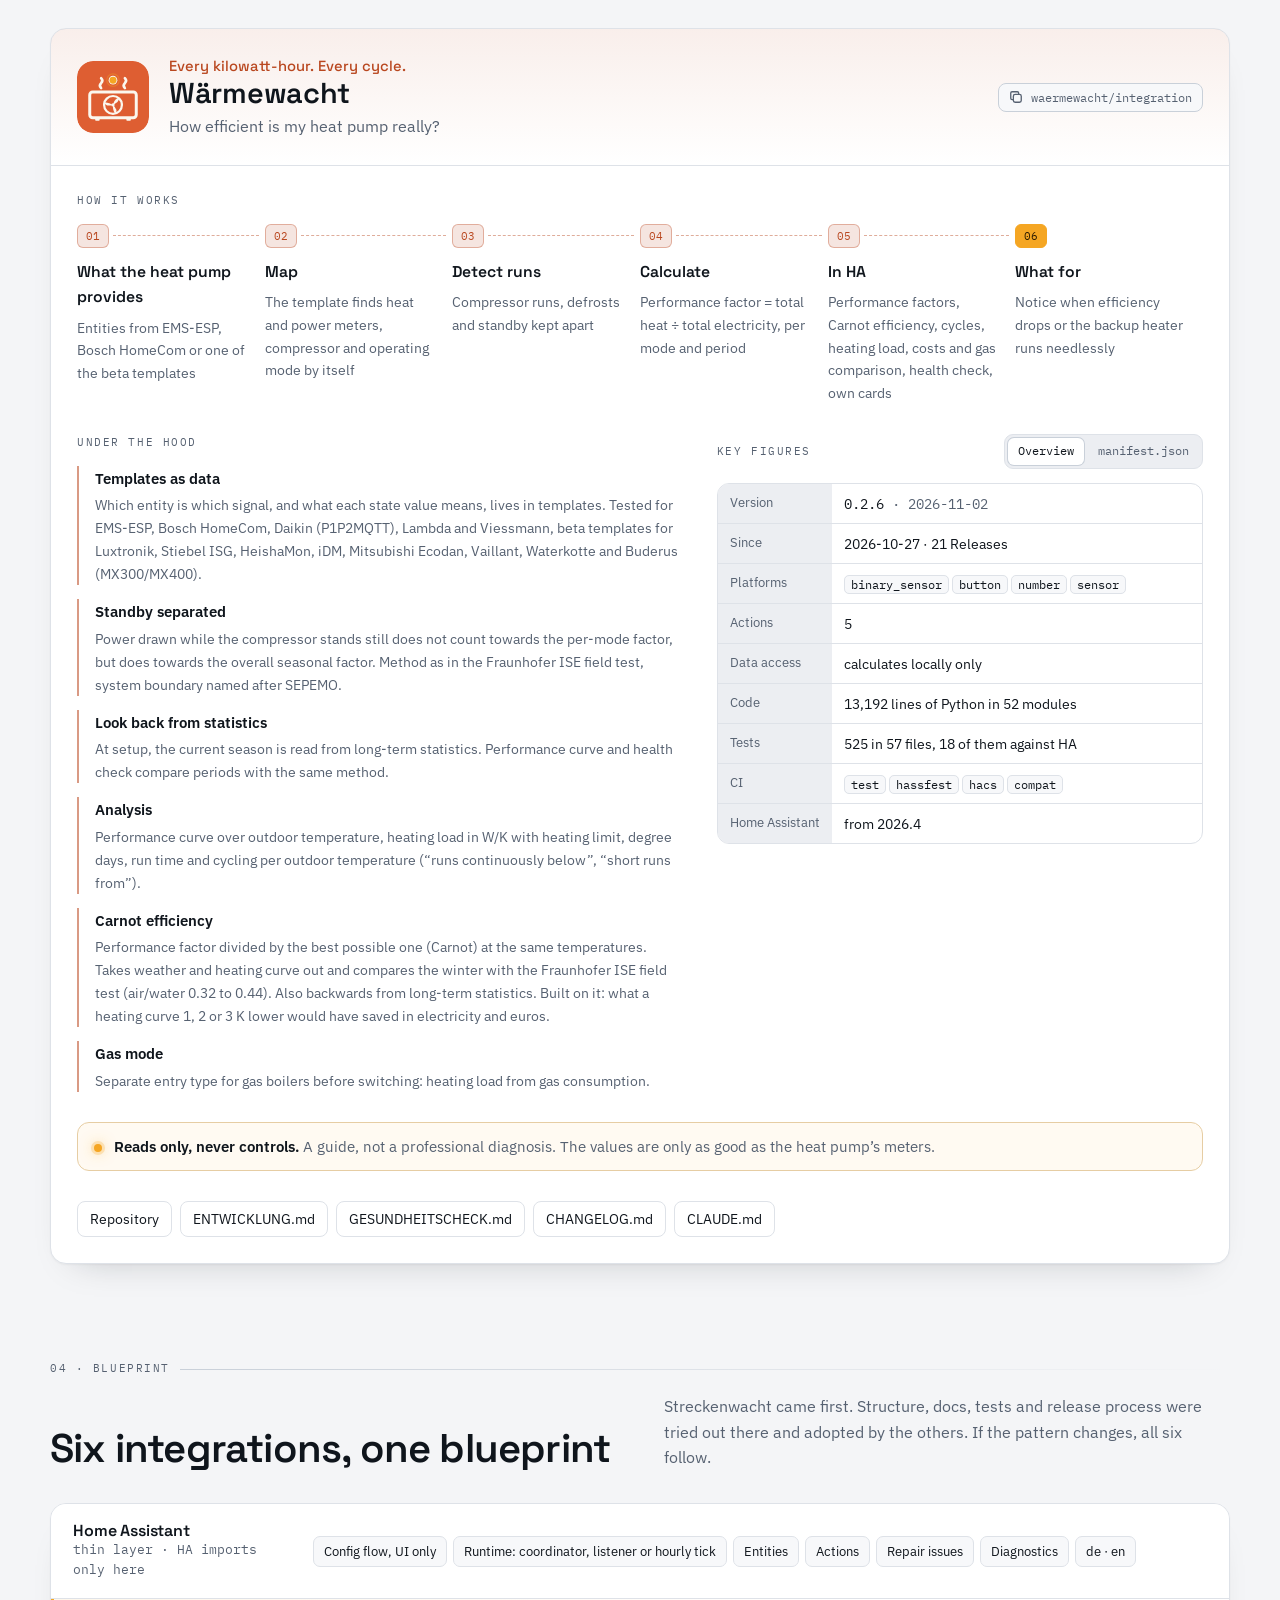
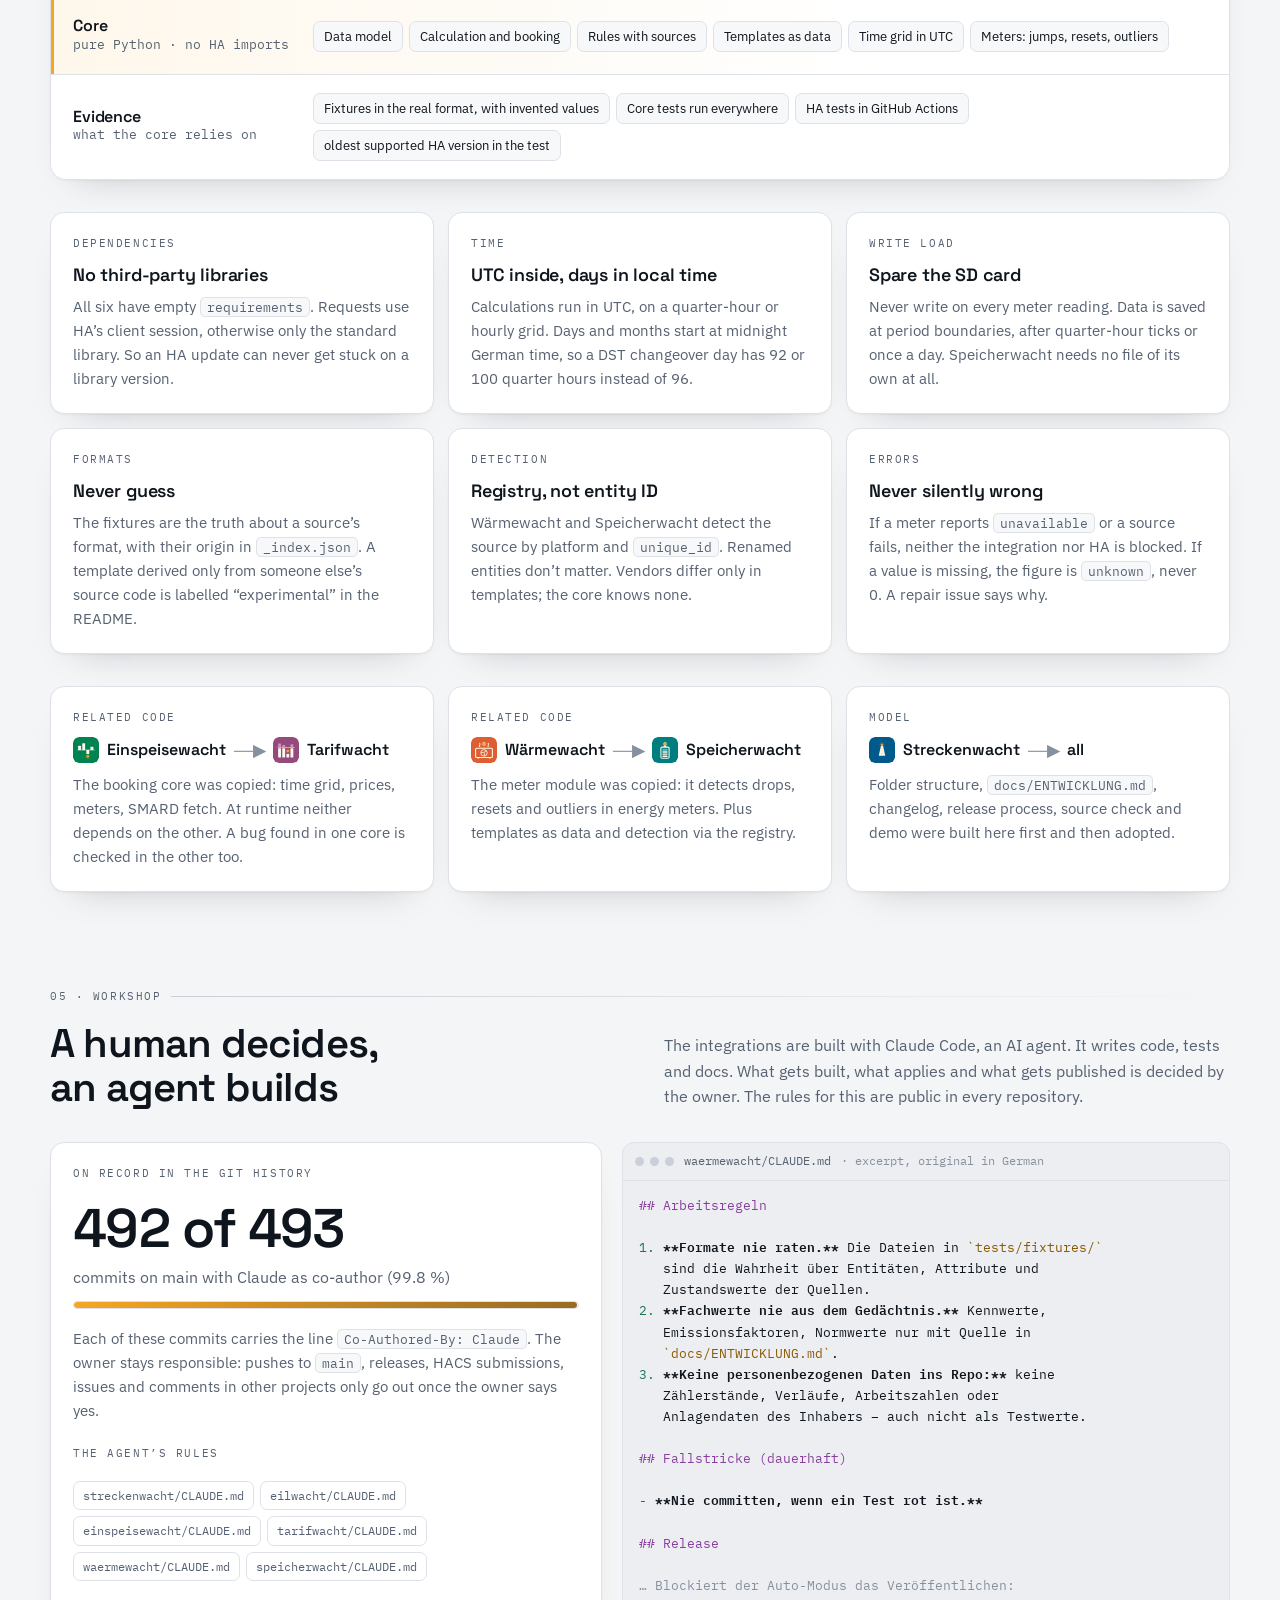
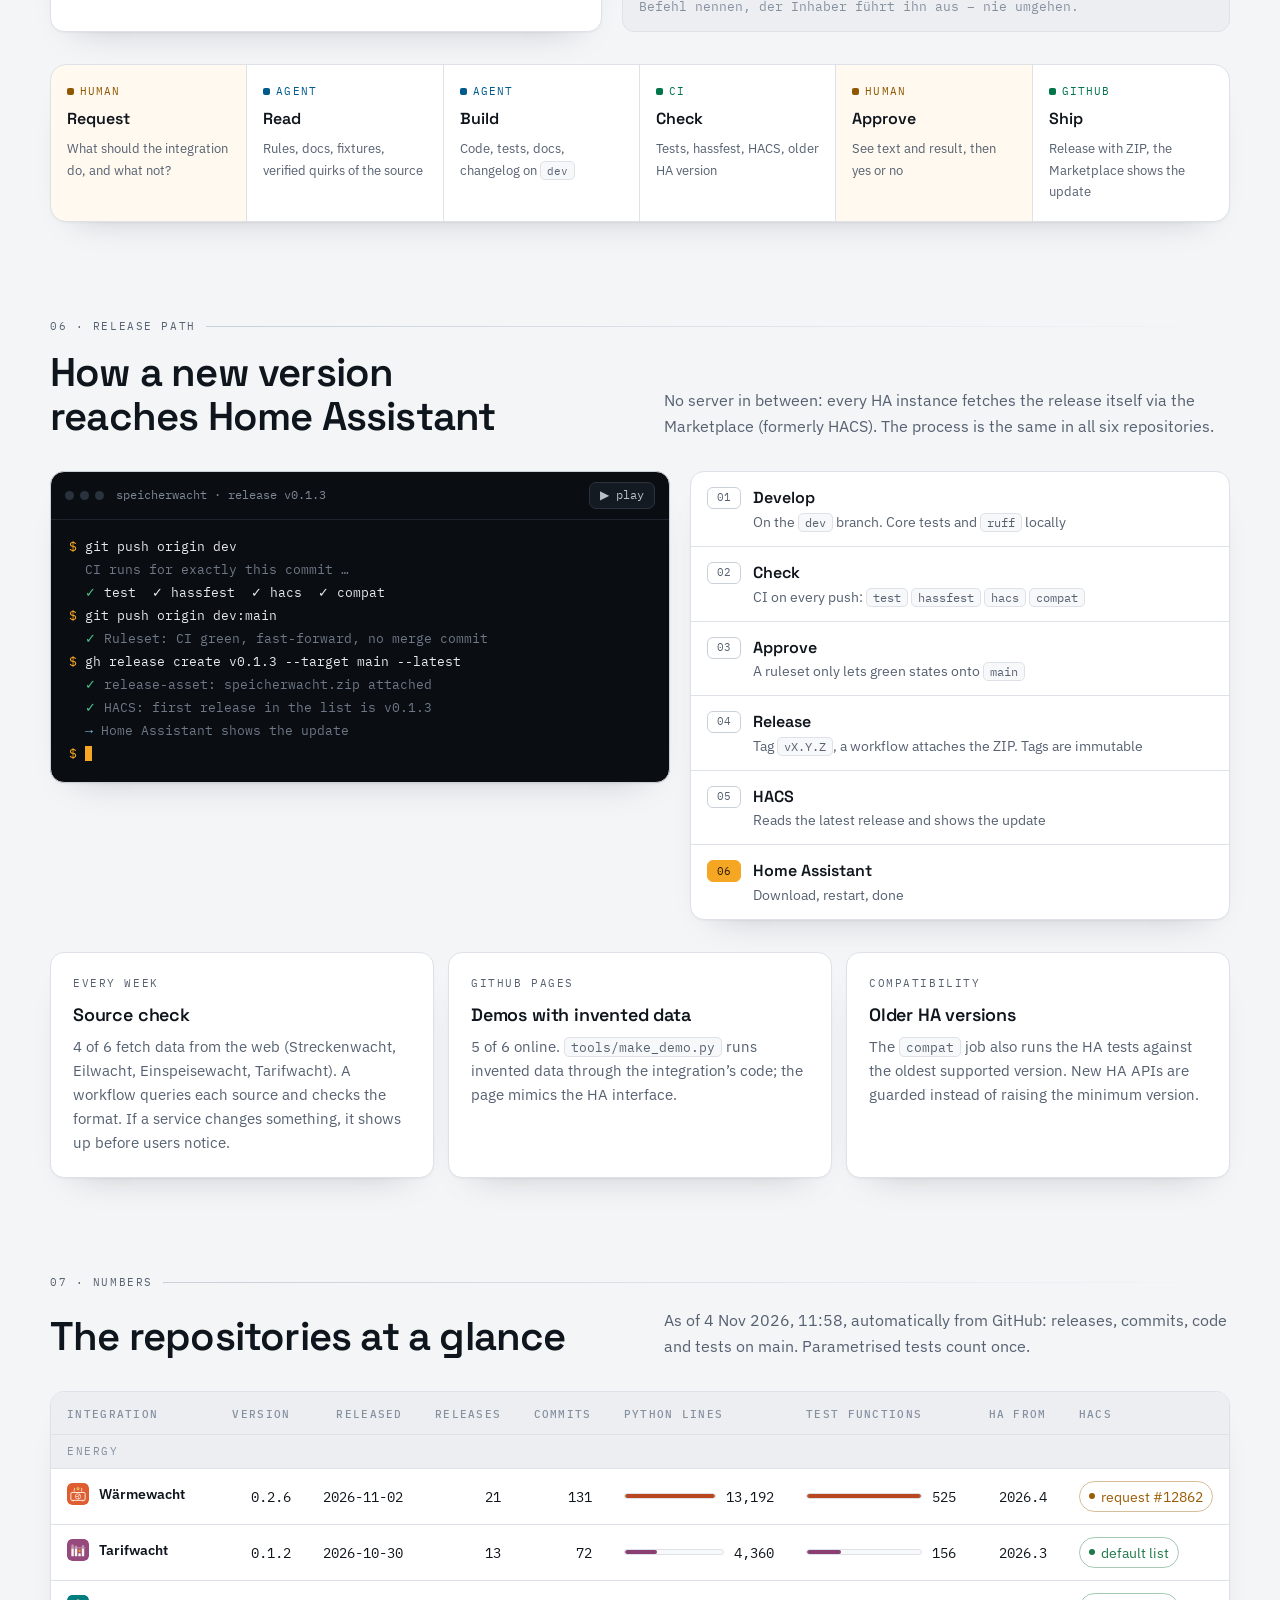
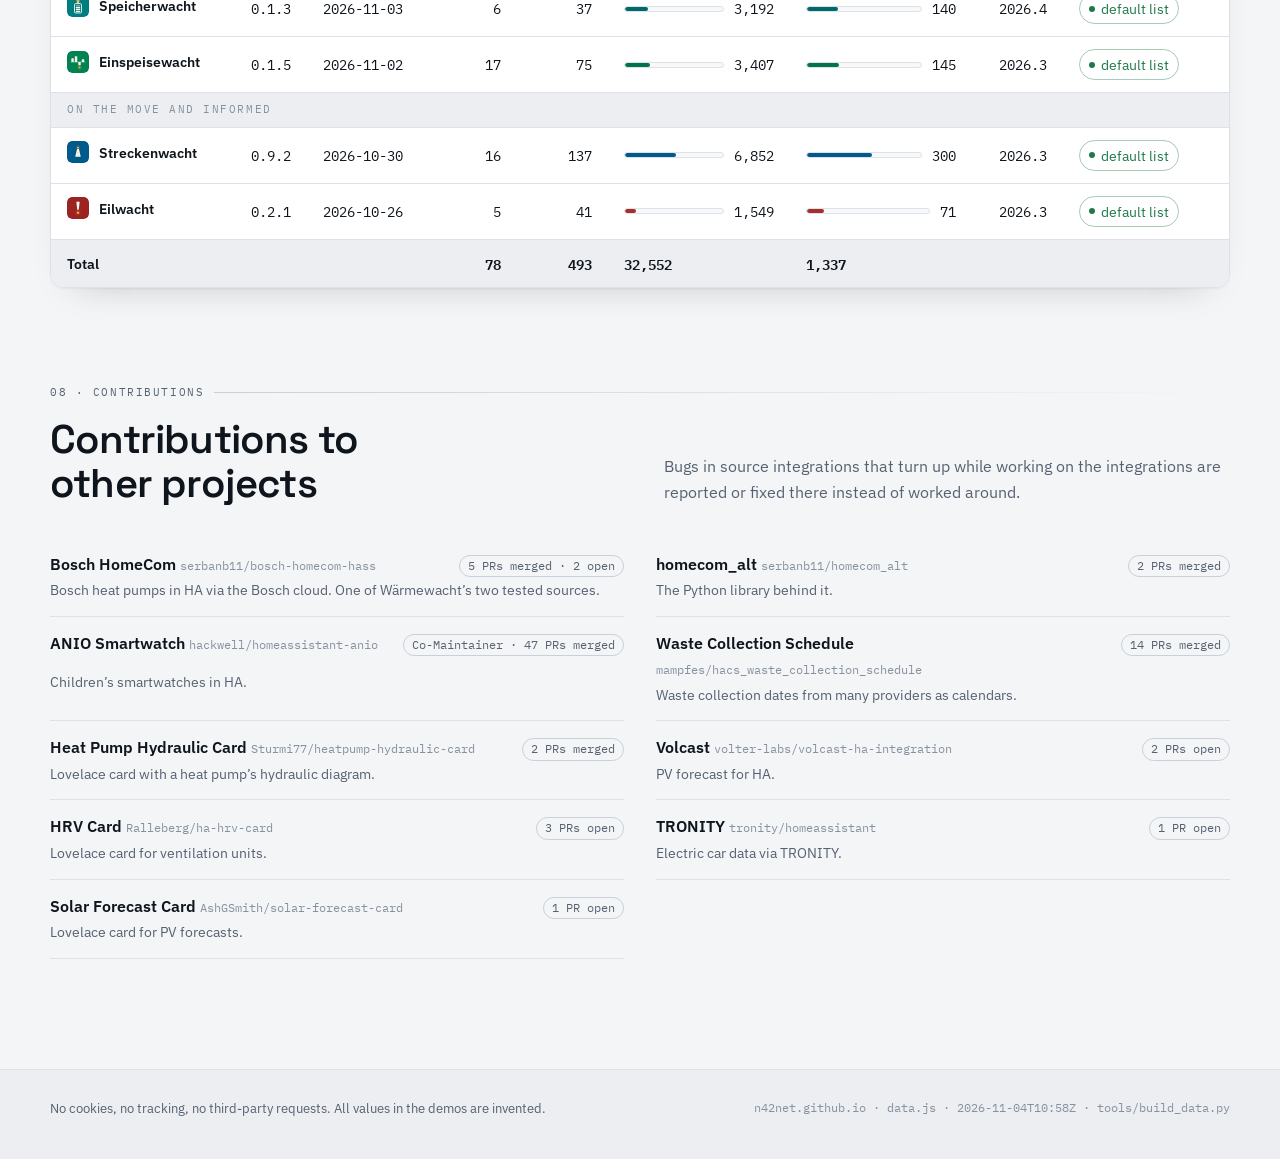
==== commit 06dfcefb: "Wärmewacht: own cards, cycling per outdoor temperature, lower heating curve (0.6.1) Co-Authored-By: " ====
--- a/home-assistant/index.html
+++ b/home-assistant/index.html
@@ -768,15 +768,15 @@
         ['Zuordnen', 'Die Vorlage findet Wärme- und Stromzähler, Kompressor und Betriebsart selbst'],
         ['Läufe erkennen', 'Kompressorläufe, Abtauungen und Stillstand getrennt'],
         ['Rechnen', 'Arbeitszahl = Summe Wärme ÷ Summe Strom, je Betriebsart und Zeitraum'],
-        ['In HA', 'Arbeitszahlen, Gütegrad, Takte, Heizlast, Kosten und Gasvergleich, Gesundheits-Check'],
+        ['In HA', 'Arbeitszahlen, Gütegrad, Takte, Heizlast, Kosten und Gasvergleich, Gesundheits-Check, eigene Karten'],
         ['Wofür', 'Merken, wenn die Effizienz sinkt oder der Heizstab unnötig läuft']
       ],
       hood: [
         ['Vorlagen als Daten', 'Welche Entität welches Signal ist und welcher Zustandswert was bedeutet, steht in Vorlagen. Erprobt für EMS-ESP, Bosch HomeCom, Daikin (P1P2MQTT), Lambda und Viessmann, Beta-Vorlagen für Luxtronik, Stiebel ISG, HeishaMon, iDM, Mitsubishi Ecodan, Vaillant, Waterkotte und Buderus (MX300/MX400).'],
         ['Stillstand abgetrennt', 'Strom bei stehendem Kompressor zählt nicht in die Arbeitszahl je Betriebsart, wohl aber in die Gesamt-JAZ. Vorgehen wie im Feldtest des Fraunhofer ISE, Bilanzgrenze nach SEPEMO benannt.'],
         ['Rückblick aus der Statistik', 'Beim Einrichten wird die laufende Saison aus der Langzeitstatistik gelesen. Kennlinie und Gesundheits-Check vergleichen Zeiträume mit derselben Methode.'],
-        ['Analyse', 'AZ-Kennlinie über der Außentemperatur, Heizlast in W/K mit Heizgrenze, Gradtage, Takten je Außentemperatur.'],
-        ['Gütegrad', 'Arbeitszahl geteilt durch die bestmögliche (Carnot) bei denselben Temperaturen. Nimmt Wetter und Heizkurve heraus und vergleicht den Winter mit dem Feldtest des Fraunhofer ISE (Luft/Wasser 0,32 bis 0,44). Auch rückwirkend aus der Langzeitstatistik.'],
+        ['Analyse', 'AZ-Kennlinie über der Außentemperatur, Heizlast in W/K mit Heizgrenze, Gradtage, Laufzeit und Takten je Außentemperatur („läuft durch unter“, „Kurzläufe ab“).'],
+        ['Gütegrad', 'Arbeitszahl geteilt durch die bestmögliche (Carnot) bei denselben Temperaturen. Nimmt Wetter und Heizkurve heraus und vergleicht den Winter mit dem Feldtest des Fraunhofer ISE (Luft/Wasser 0,32 bis 0,44). Auch rückwirkend aus der Langzeitstatistik. Darauf aufbauend: was eine um 1, 2 oder 3 K tiefere Heizkurve an Strom und Euro gespart hätte.'],
         ['Gas-Modus', 'Eigener Eintragstyp für Gasheizungen vor dem Umstieg: Heizlast aus dem Gasverbrauch.']
       ],
       not: '<b>Liest nur, steuert nie.</b> Eine Orientierung, keine Fachdiagnose. Die Werte sind so gut wie die Zähler der Wärmepumpe.',
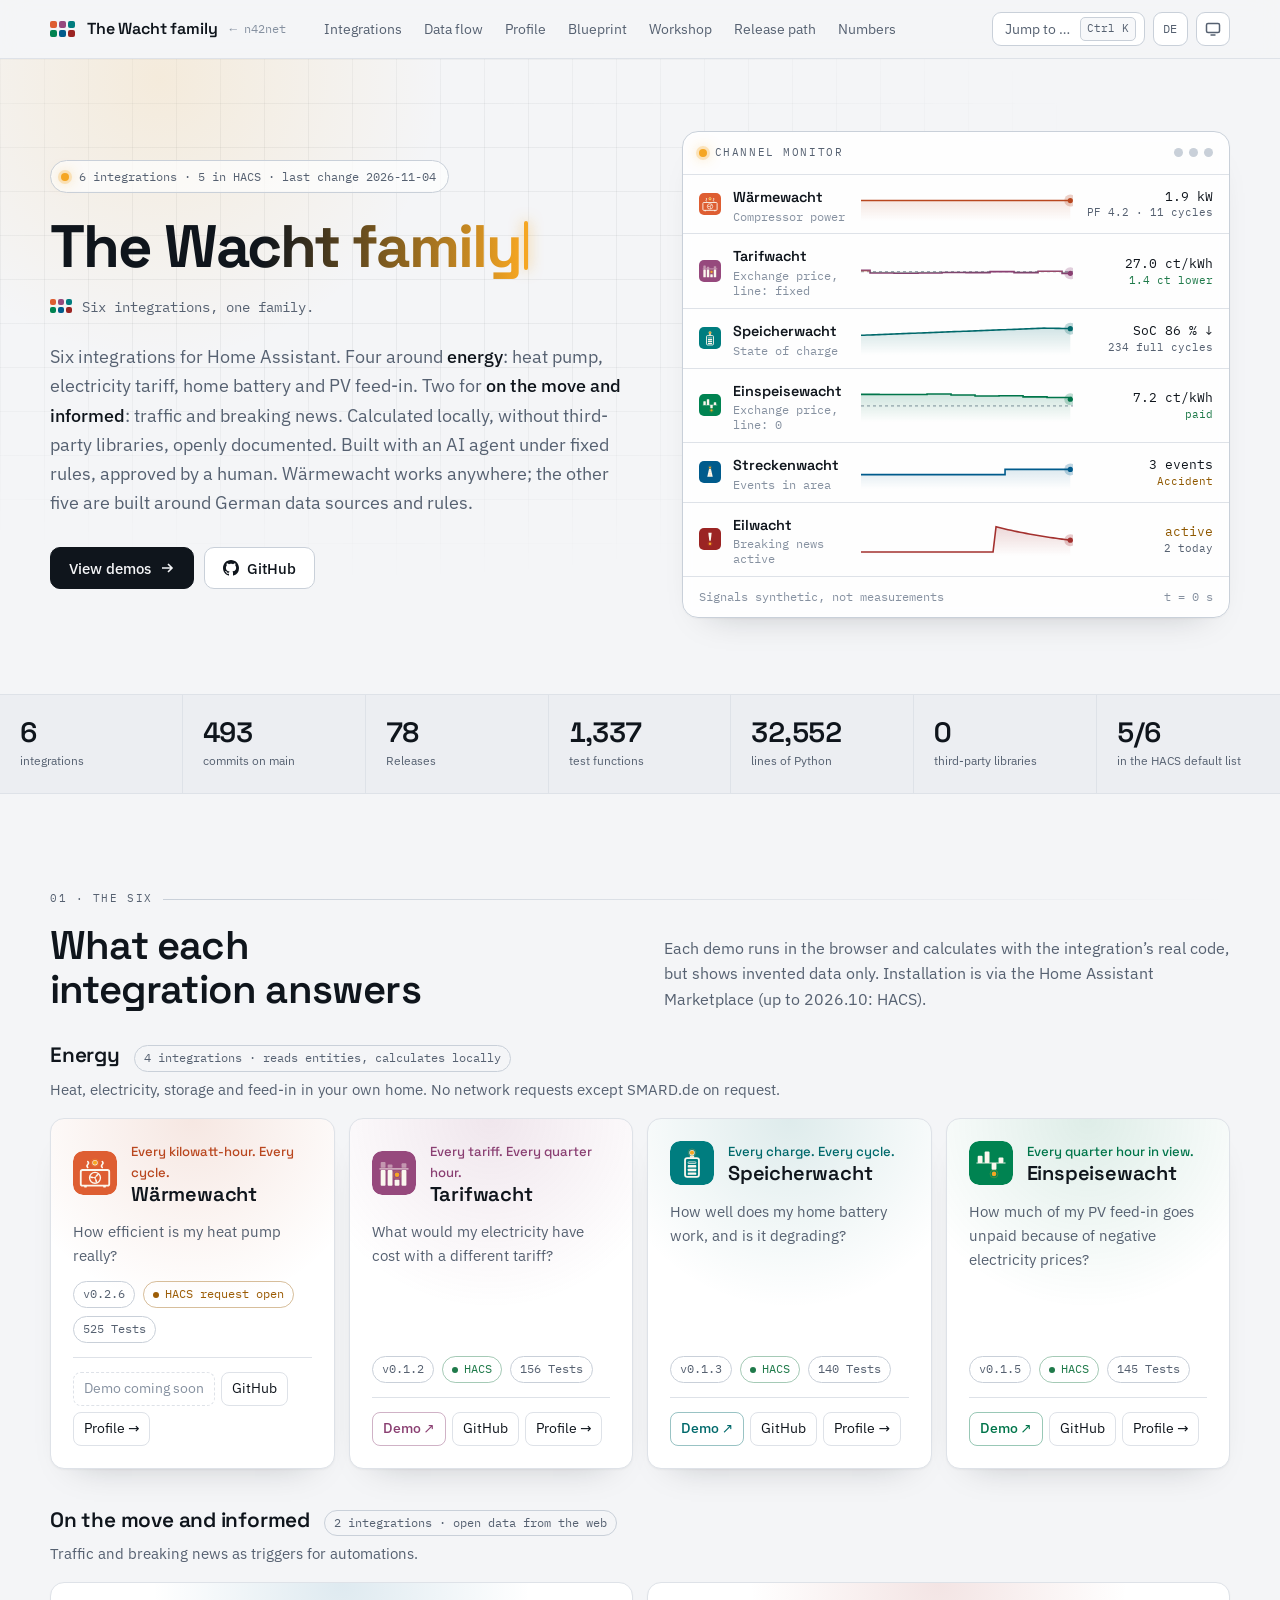
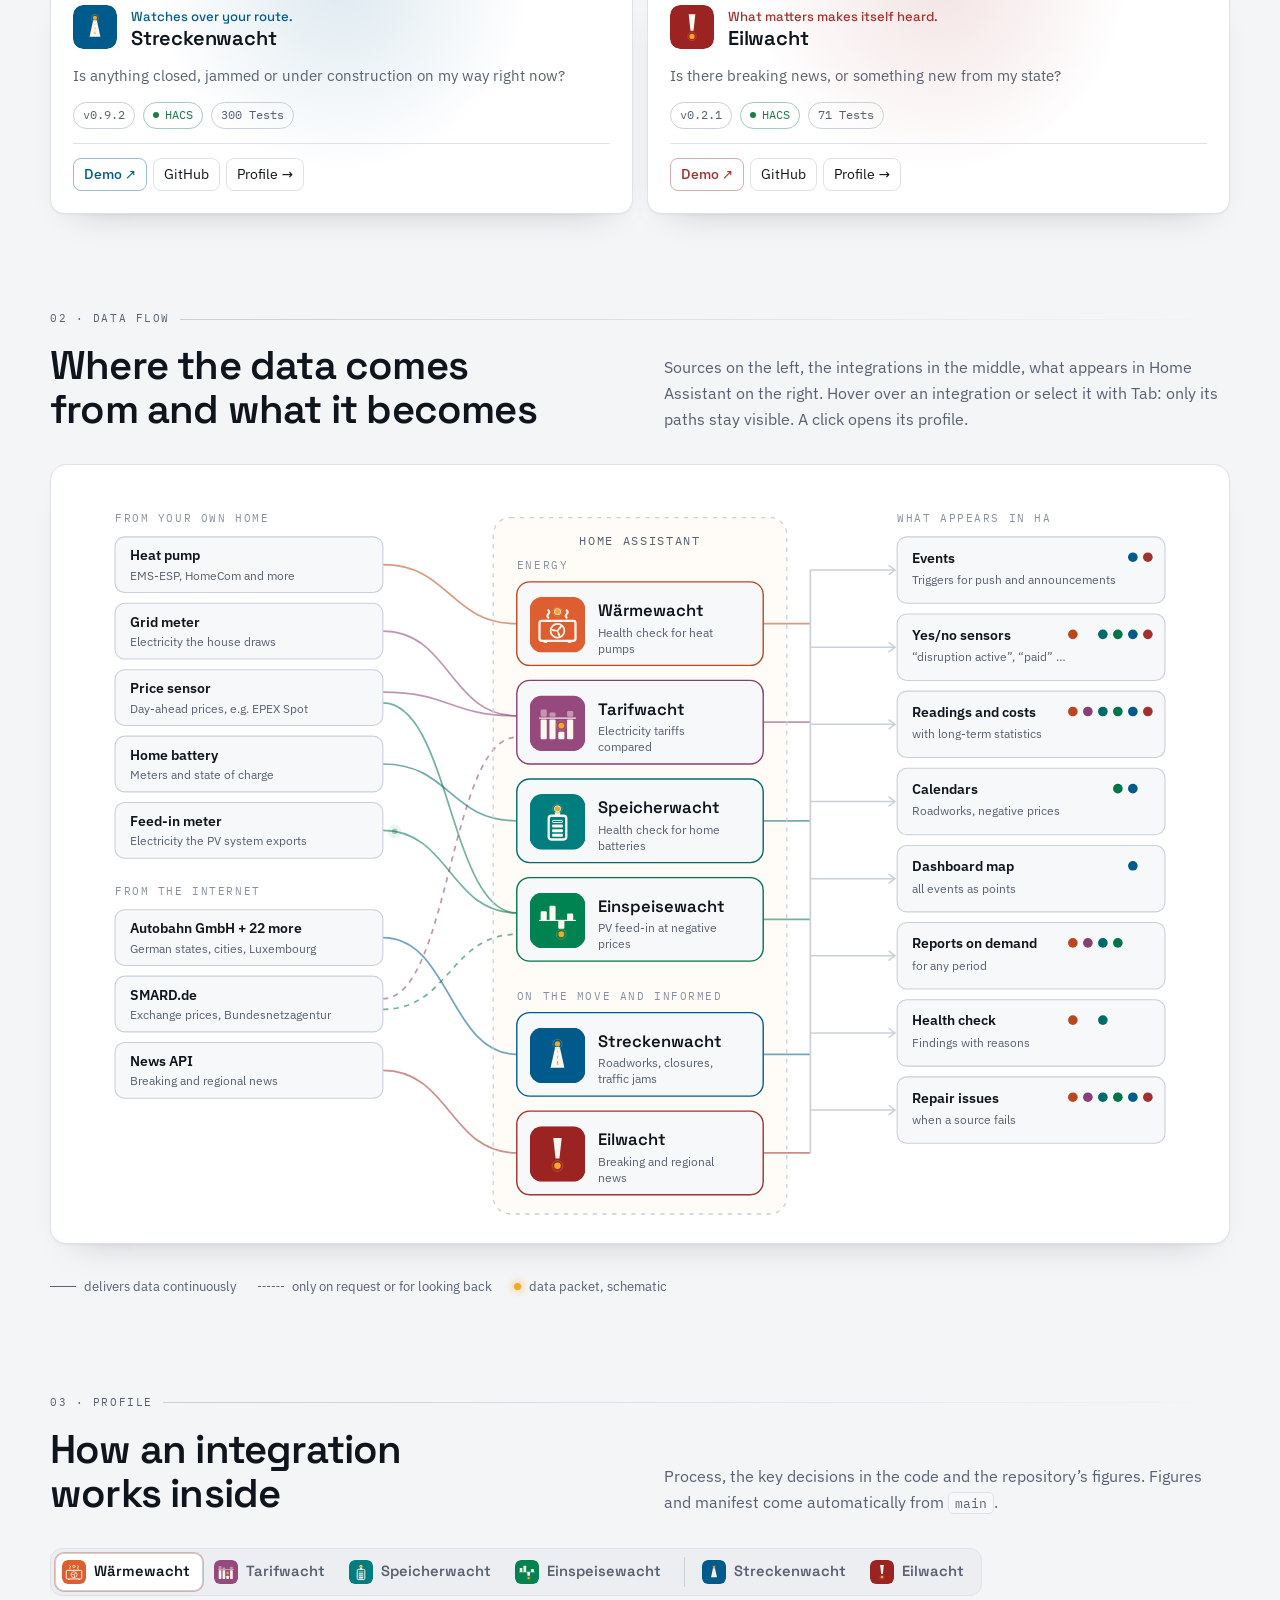
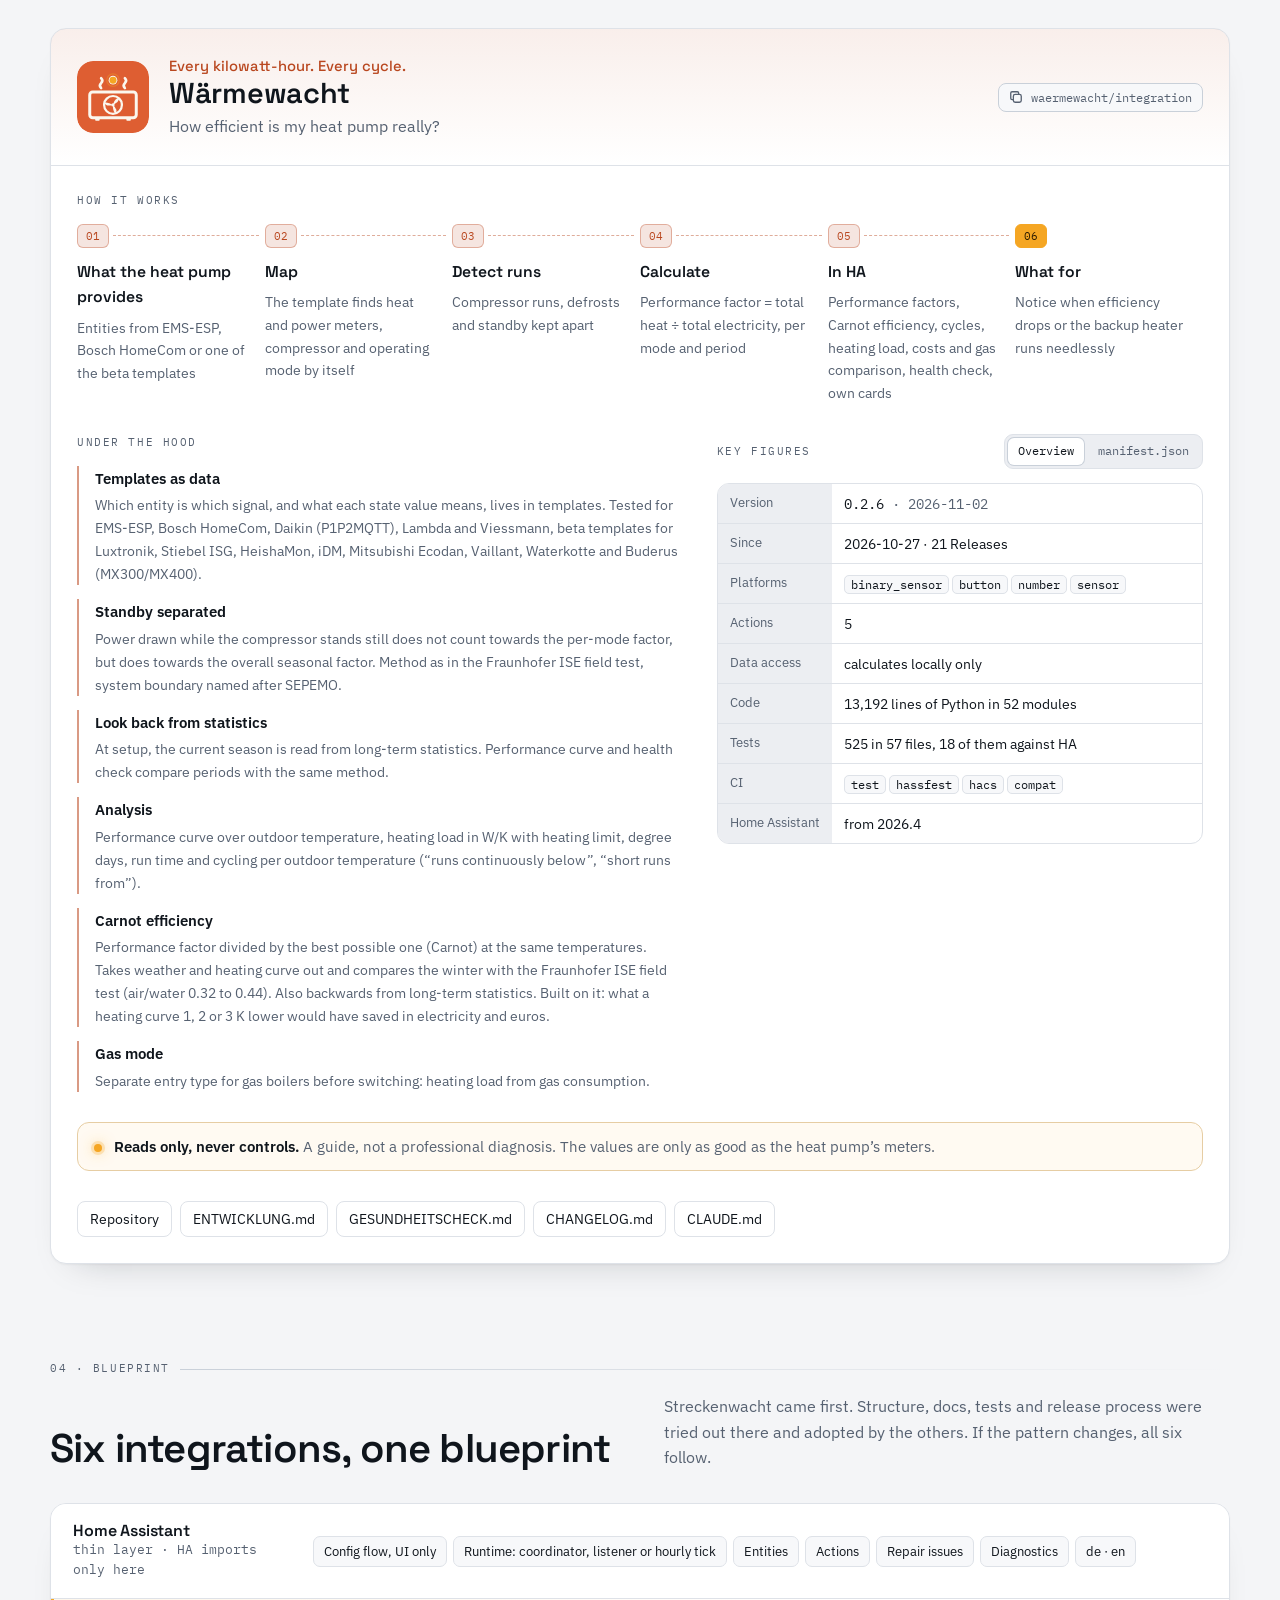
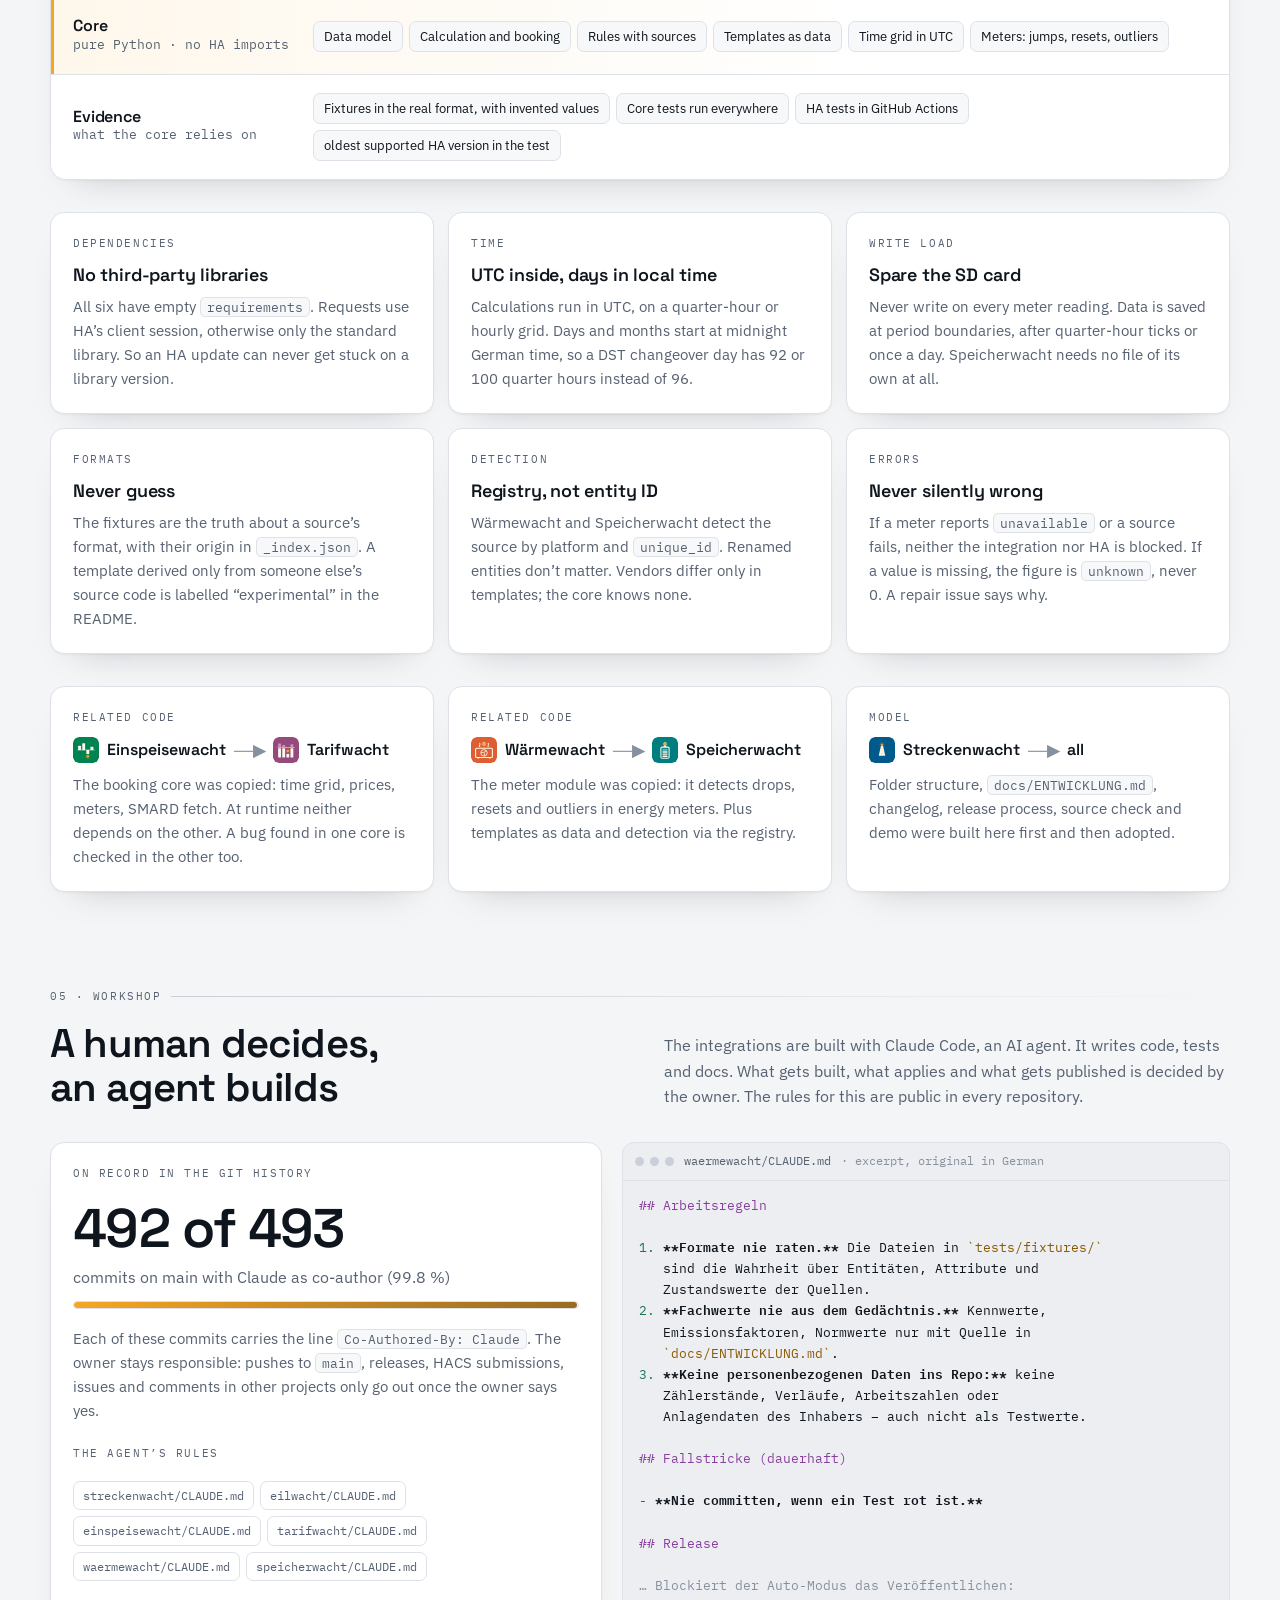
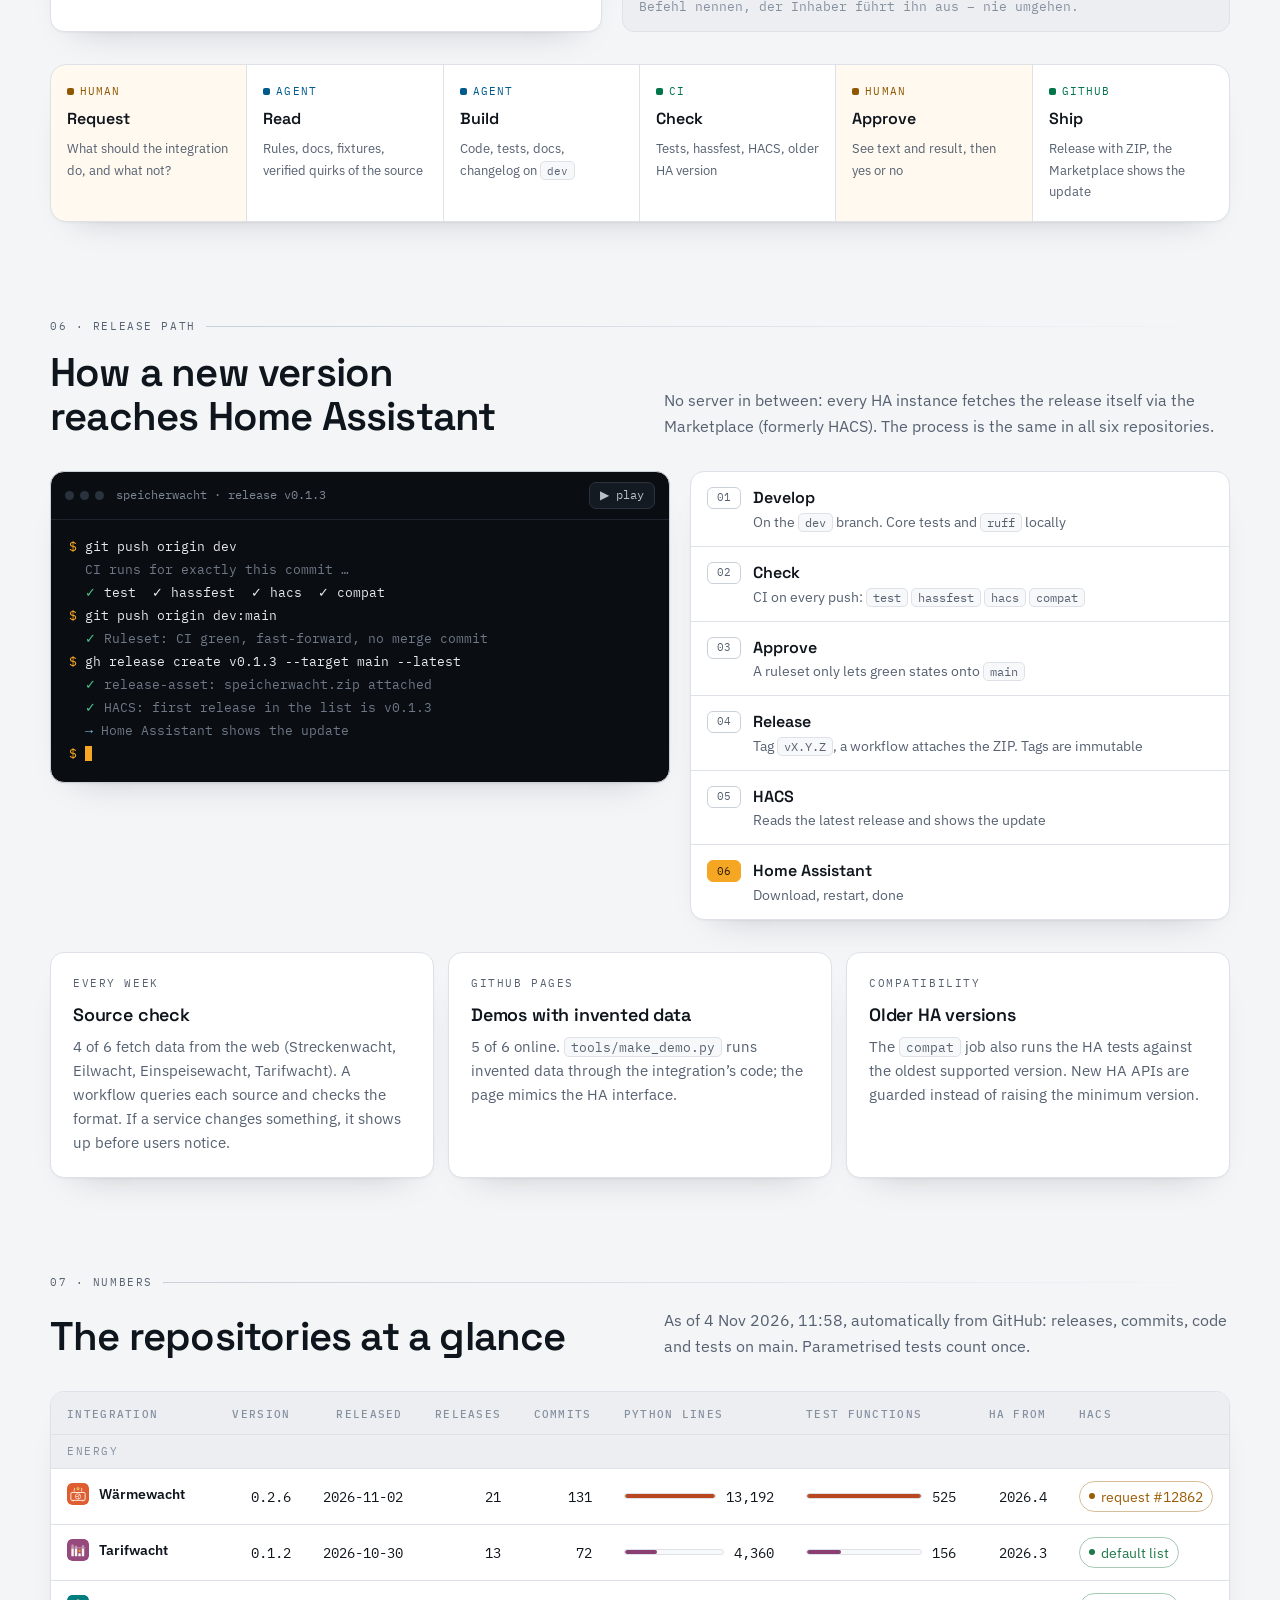
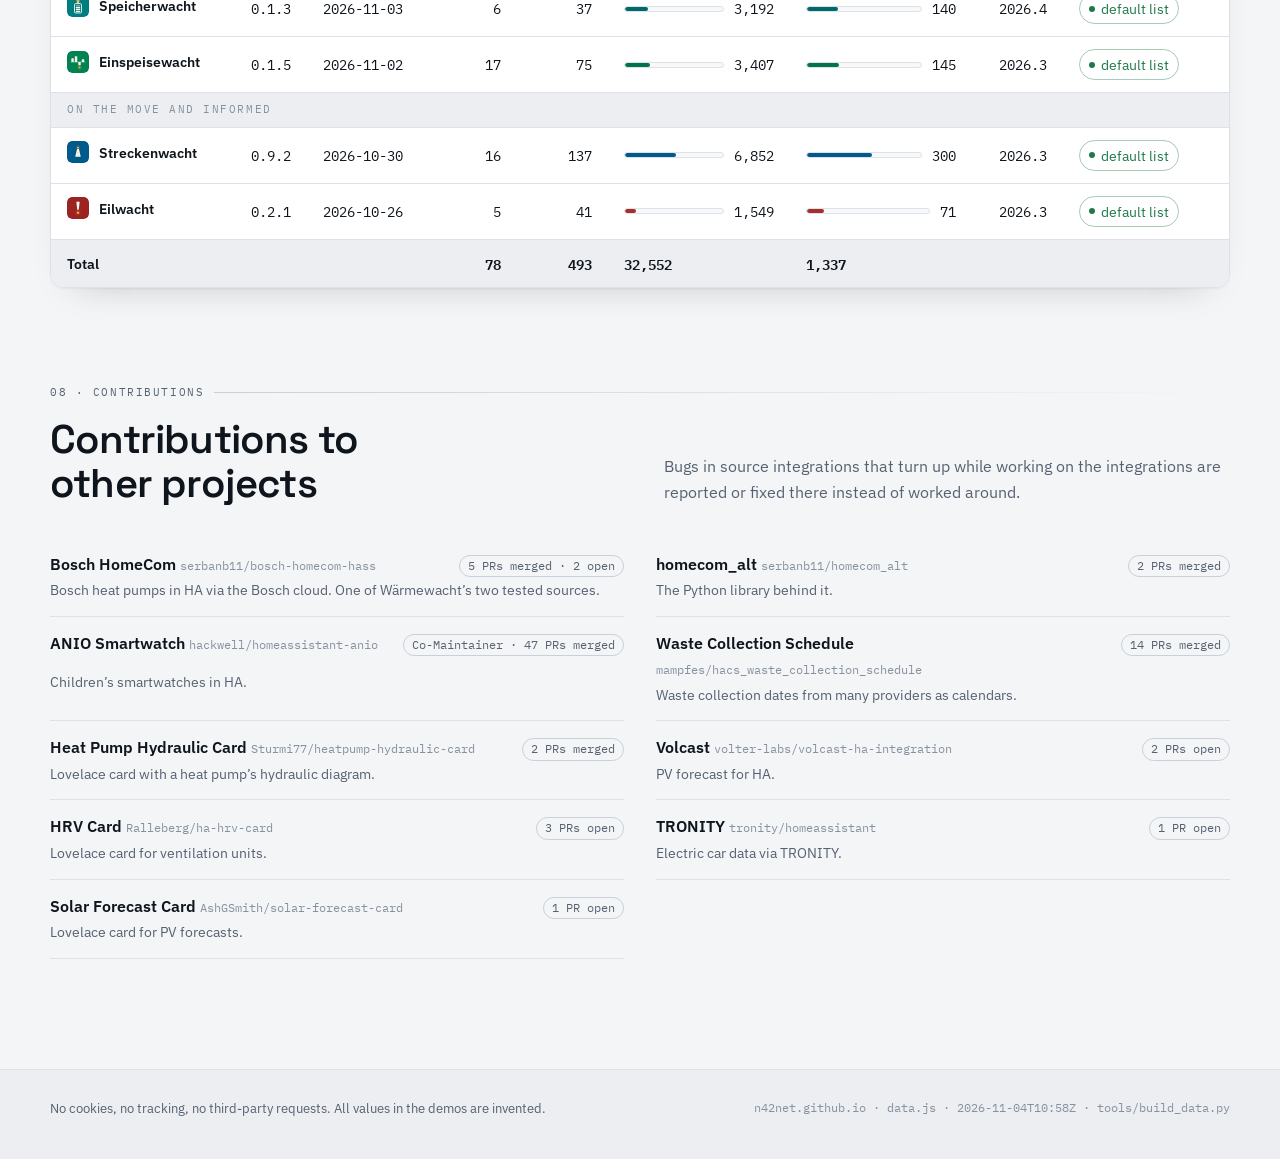
==== commit 10d170af: "Einspeisewacht: own card (0.2.0) Co-Authored-By: Claude Opus 5.5 <noreply@anthropic.com>" ====
--- a/home-assistant/index.html
+++ b/home-assistant/index.html
@@ -726,7 +726,7 @@
         ['Auf Viertelstunden verteilen', 'Jede Zählermeldung zeitanteilig, jede Viertelstunde mit ihrem Preis'],
         ['Regel bestimmen', 'Welche Fassung von § 51 EEG gilt: aus Inbetriebnahme, Leistung und Smart Meter'],
         ['Buchen', 'Vergütet oder unvergütet, Erlös und entgangener Erlös. Übersteht Neustarts und Zähler-Resets'],
-        ['In HA', '„Vergütung aktiv“, Kalender „Negative Preise“, Nachholung nach § 51a, Bericht'],
+        ['In HA', '„Vergütung aktiv“, Kalender „Negative Preise“, Nachholung nach § 51a, eigene Karte, Bericht'],
         ['Wofür', 'Speicher laden, Wallbox starten oder abregeln, wenn es keine Vergütung gibt']
       ],
       hood: [
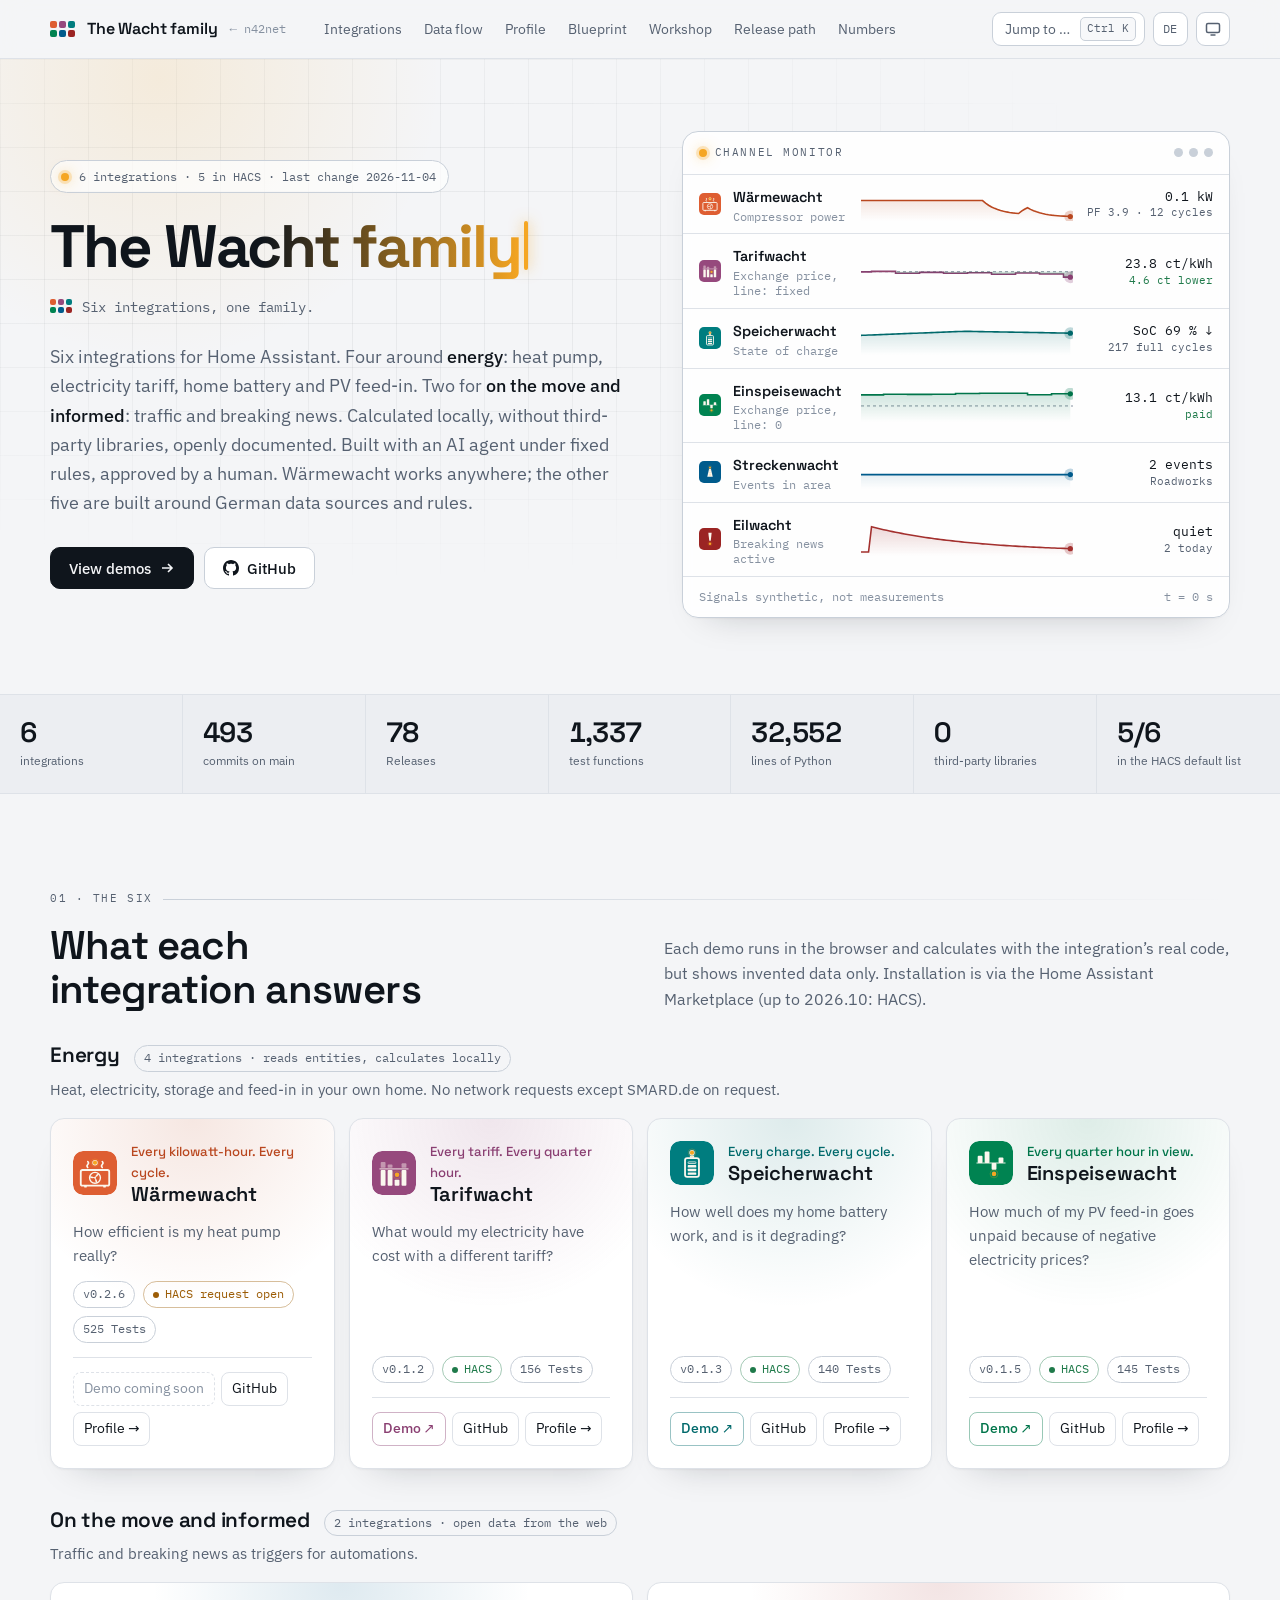
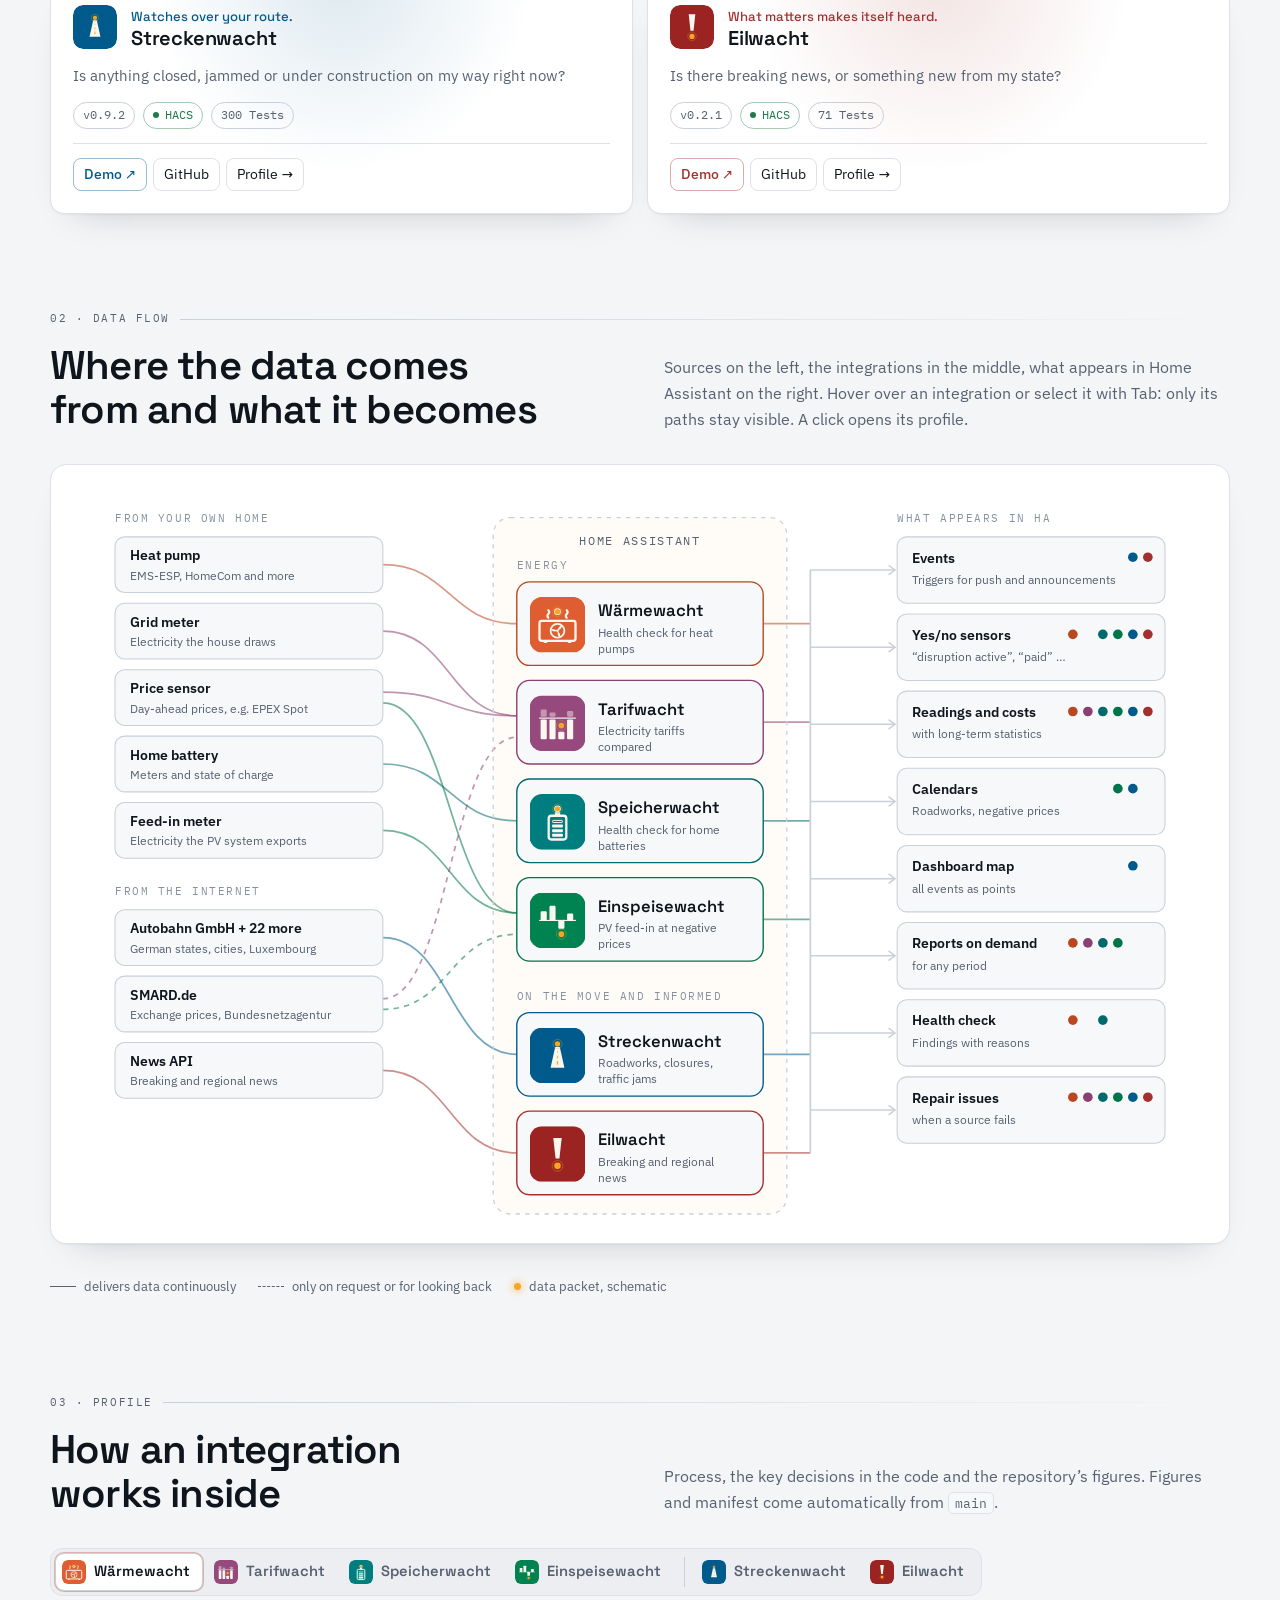
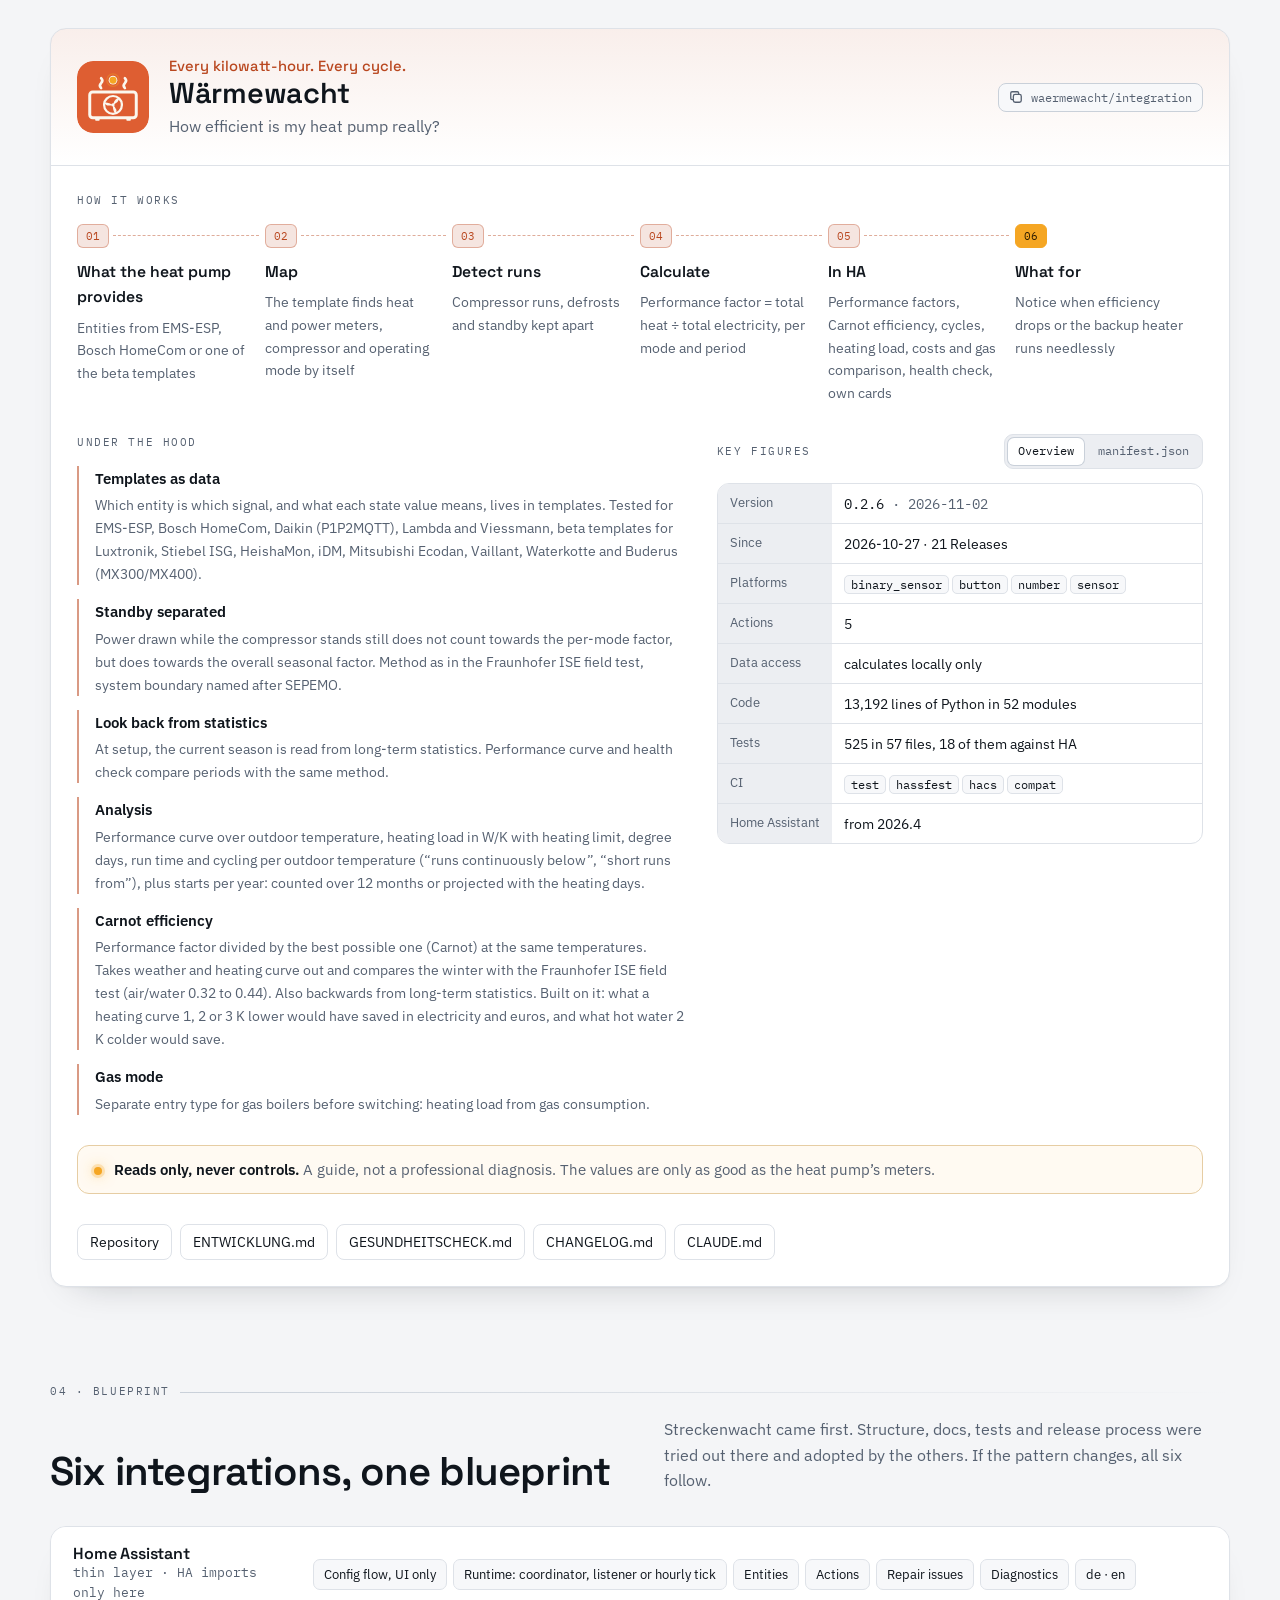
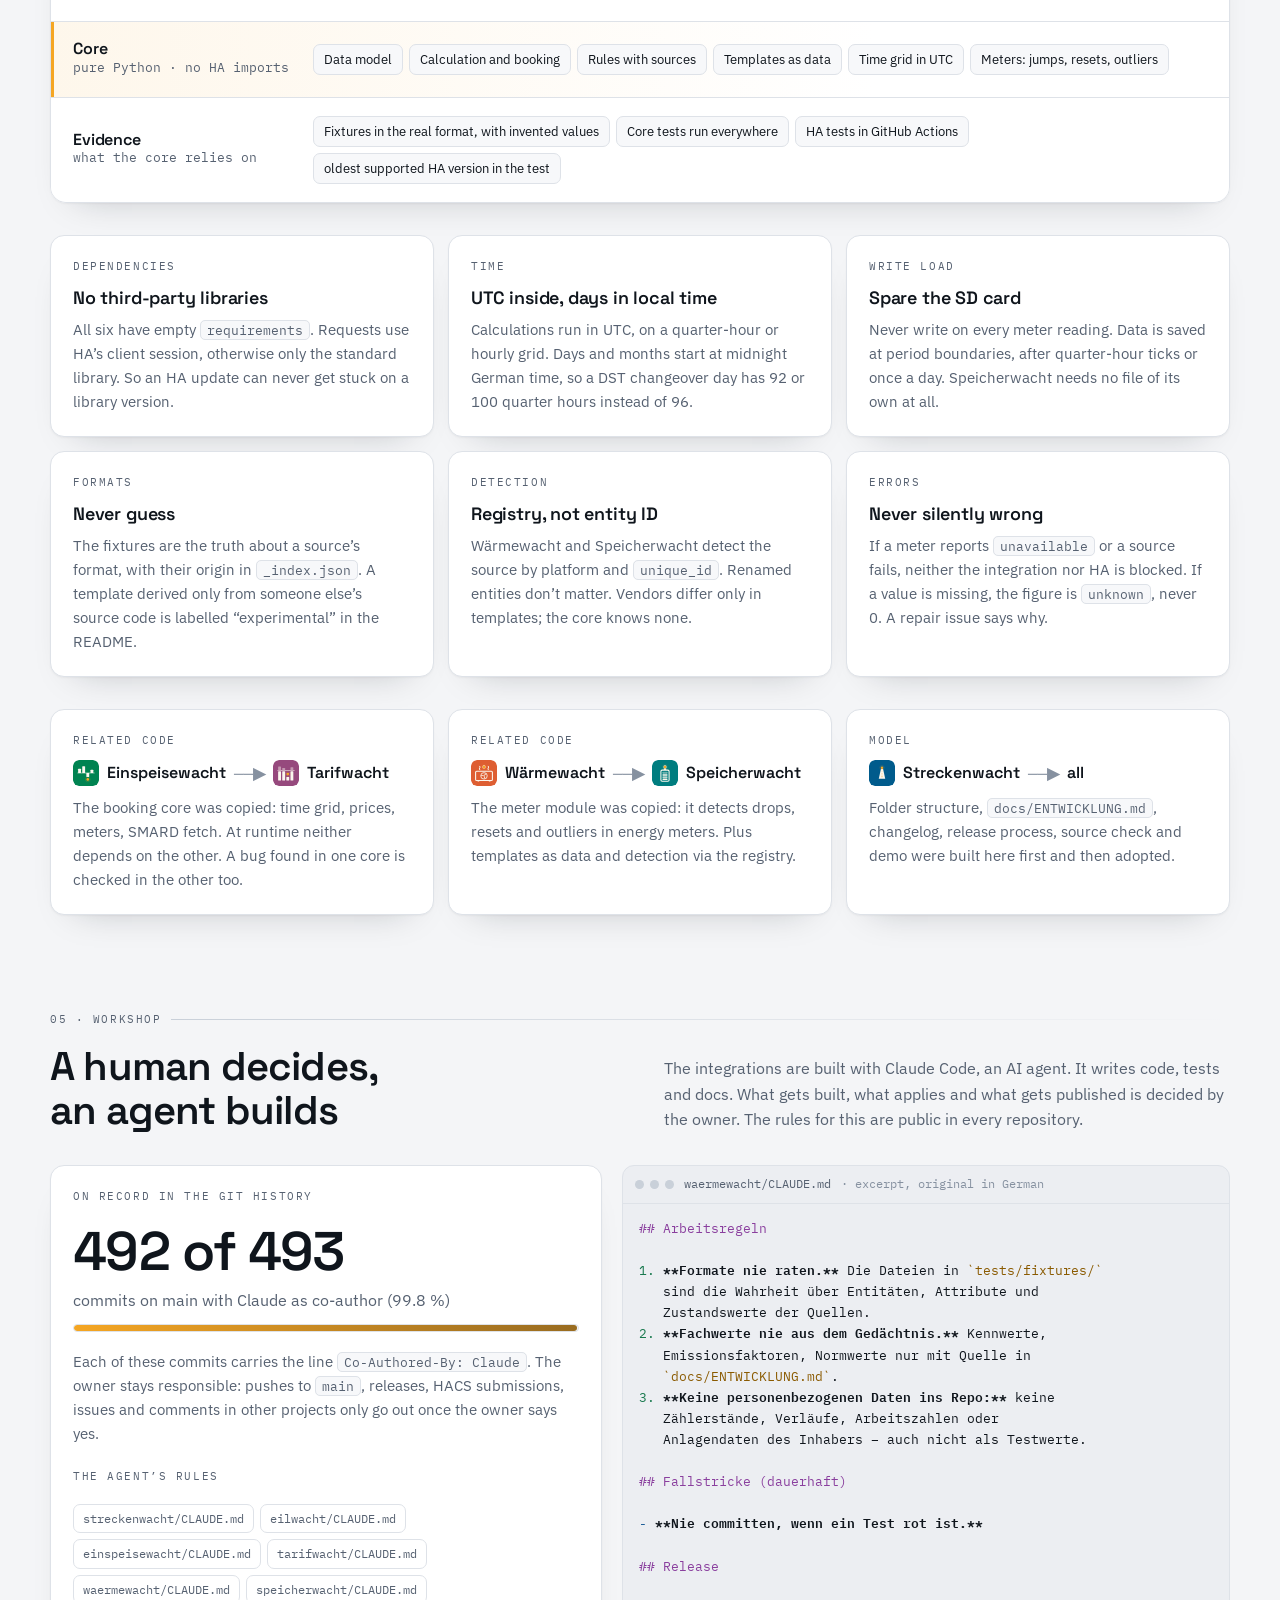
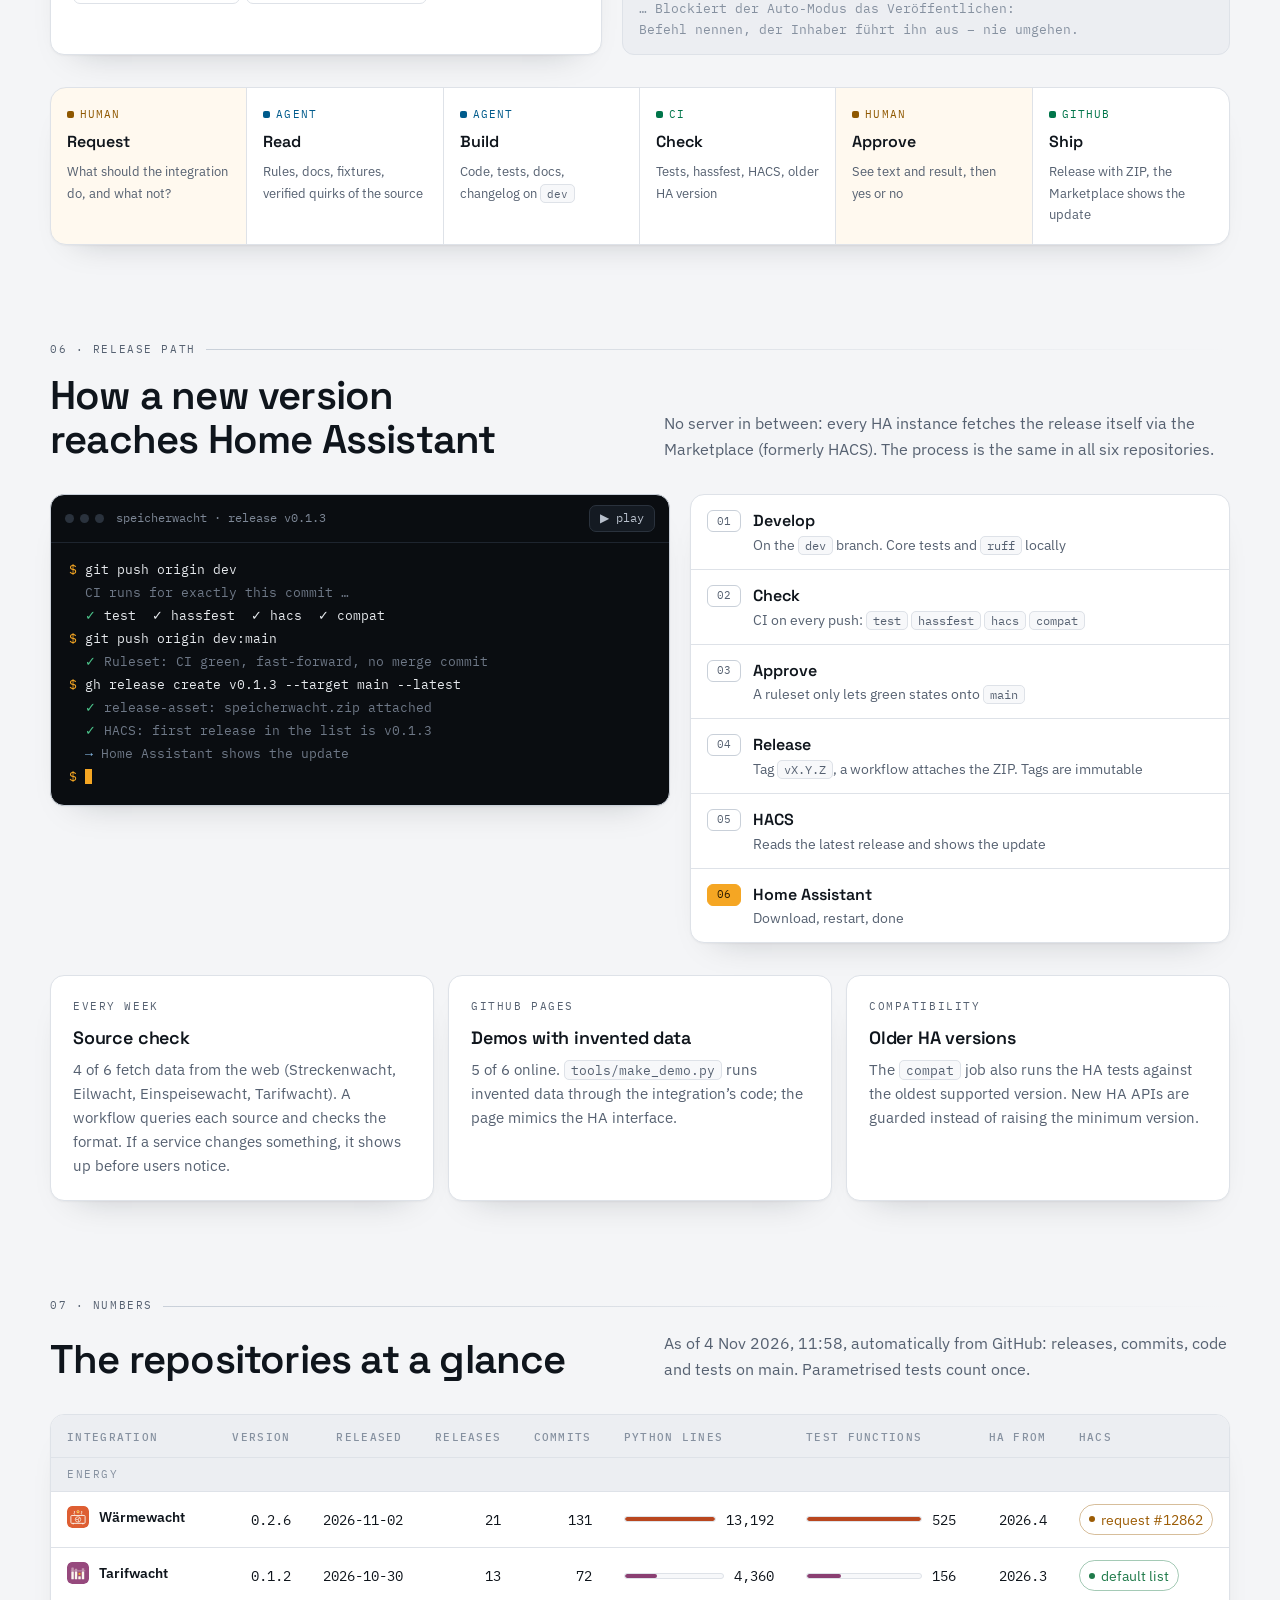
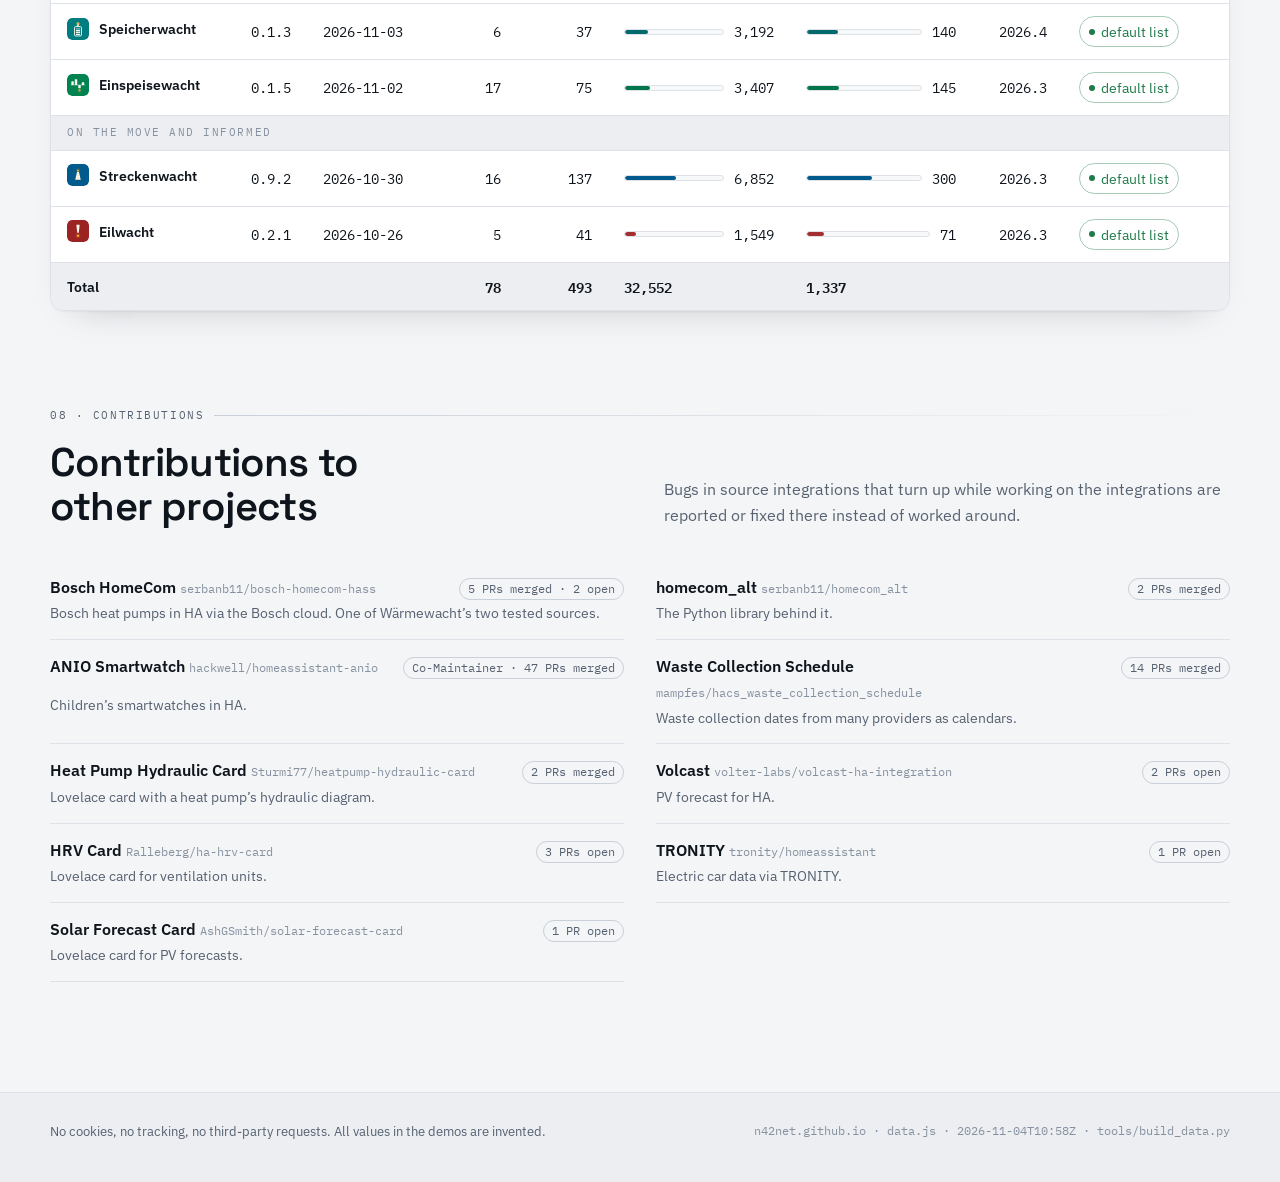
==== commit 4927ec1d: "Wachten: starts per year, hot water colder, credit per year, new blueprints Co-Authored-By: Claude O" ====
--- a/home-assistant/index.html
+++ b/home-assistant/index.html
@@ -727,7 +727,7 @@
         ['Regel bestimmen', 'Welche Fassung von § 51 EEG gilt: aus Inbetriebnahme, Leistung und Smart Meter'],
         ['Buchen', 'Vergütet oder unvergütet, Erlös und entgangener Erlös. Übersteht Neustarts und Zähler-Resets'],
         ['In HA', '„Vergütung aktiv“, Kalender „Negative Preise“, Nachholung nach § 51a, eigene Karte, Bericht'],
-        ['Wofür', 'Speicher laden, Wallbox starten oder abregeln, wenn es keine Vergütung gibt']
+        ['Wofür', 'Speicher laden, Wallbox starten oder abregeln, wenn es keine Vergütung gibt. Dazu am Vortag eine Nachricht aufs Handy (Blueprint)']
       ],
       hood: [
         ['Buchungskern', 'Viertelstunden-Delta des Zählers mal Preis dieser Viertelstunde, ohne HA-Importe. „Negativ“ heißt kleiner als 0, genau 0 ist vergütet.'],
@@ -745,7 +745,7 @@
       flow: [
         ['Zähler und Preise', 'Bezugszähler und Preissensoren. SMARD.de für den Blick zurück'],
         ['Verbrauch je Viertelstunde merken', 'Fällt der Zähler aus, wird die Lücke nachgebucht'],
-        ['Jeden Tarif durchrechnen', 'Festpreis, dynamisch, Modul 3, Grundpreise, Preisänderungen ab einem Datum'],
+        ['Jeden Tarif durchrechnen', 'Festpreis, dynamisch, Modul 3, Grundpreise, Gutschrift pro Jahr (z. B. Modul 1), Preisänderungen ab einem Datum'],
         ['Vergleichen', 'Differenz zum aktuellen Tarif und günstigster Tarif bisher'],
         ['In HA', 'Kosten je Tarif, Ersparnis durch PV und Speicher mit Amortisation, eigene Karte, Bericht auch für die Zeit vor der Einrichtung'],
         ['Wofür', 'Entscheiden, ob sich ein Tarifwechsel lohnt']
@@ -775,8 +775,8 @@
         ['Vorlagen als Daten', 'Welche Entität welches Signal ist und welcher Zustandswert was bedeutet, steht in Vorlagen. Erprobt für EMS-ESP, Bosch HomeCom, Daikin (P1P2MQTT), Lambda und Viessmann, Beta-Vorlagen für Luxtronik, Stiebel ISG, HeishaMon, iDM, Mitsubishi Ecodan, Vaillant, Waterkotte und Buderus (MX300/MX400).'],
         ['Stillstand abgetrennt', 'Strom bei stehendem Kompressor zählt nicht in die Arbeitszahl je Betriebsart, wohl aber in die Gesamt-JAZ. Vorgehen wie im Feldtest des Fraunhofer ISE, Bilanzgrenze nach SEPEMO benannt.'],
         ['Rückblick aus der Statistik', 'Beim Einrichten wird die laufende Saison aus der Langzeitstatistik gelesen. Kennlinie und Gesundheits-Check vergleichen Zeiträume mit derselben Methode.'],
-        ['Analyse', 'AZ-Kennlinie über der Außentemperatur, Heizlast in W/K mit Heizgrenze, Gradtage, Laufzeit und Takten je Außentemperatur („läuft durch unter“, „Kurzläufe ab“).'],
-        ['Gütegrad', 'Arbeitszahl geteilt durch die bestmögliche (Carnot) bei denselben Temperaturen. Nimmt Wetter und Heizkurve heraus und vergleicht den Winter mit dem Feldtest des Fraunhofer ISE (Luft/Wasser 0,32 bis 0,44). Auch rückwirkend aus der Langzeitstatistik. Darauf aufbauend: was eine um 1, 2 oder 3 K tiefere Heizkurve an Strom und Euro gespart hätte.'],
+        ['Analyse', 'AZ-Kennlinie über der Außentemperatur, Heizlast in W/K mit Heizgrenze, Gradtage, Laufzeit und Takten je Außentemperatur („läuft durch unter“, „Kurzläufe ab“), dazu Starts pro Jahr: gezählt über 12 Monate oder mit den Heiztagen hochgerechnet.'],
+        ['Gütegrad', 'Arbeitszahl geteilt durch die bestmögliche (Carnot) bei denselben Temperaturen. Nimmt Wetter und Heizkurve heraus und vergleicht den Winter mit dem Feldtest des Fraunhofer ISE (Luft/Wasser 0,32 bis 0,44). Auch rückwirkend aus der Langzeitstatistik. Darauf aufbauend: was eine um 1, 2 oder 3 K tiefere Heizkurve an Strom und Euro gespart hätte, und was ein 2 K kälteres Warmwasser sparen würde.'],
         ['Gas-Modus', 'Eigener Eintragstyp für Gasheizungen vor dem Umstieg: Heizlast aus dem Gasverbrauch.']
       ],
       not: '<b>Liest nur, steuert nie.</b> Eine Orientierung, keine Fachdiagnose. Die Werte sind so gut wie die Zähler der Wärmepumpe.',
@@ -790,7 +790,7 @@
         ['Zähler bereinigen', 'Rücksprünge, Resets und Ausreißer heraus'],
         ['Tage einteilen', 'Betriebstage und Ruhetage getrennt'],
         ['Rechnen', 'Wirkungsgrad mit Ladezustand-Korrektur, Vollzyklen, Ruheverlust, Kapazität'],
-        ['In HA', 'Werte je Monat, Jahr und gesamt, Gesundheits-Check, eigene Karte, Bericht'],
+        ['In HA', 'Werte je Monat, Jahr und gesamt, Gesundheits-Check, eigene Karte, Bericht, Blueprint „Befund melden“'],
         ['Wofür', 'Merken, wenn der Speicher Kapazität oder Wirkungsgrad verliert']
       ],
       hood: [
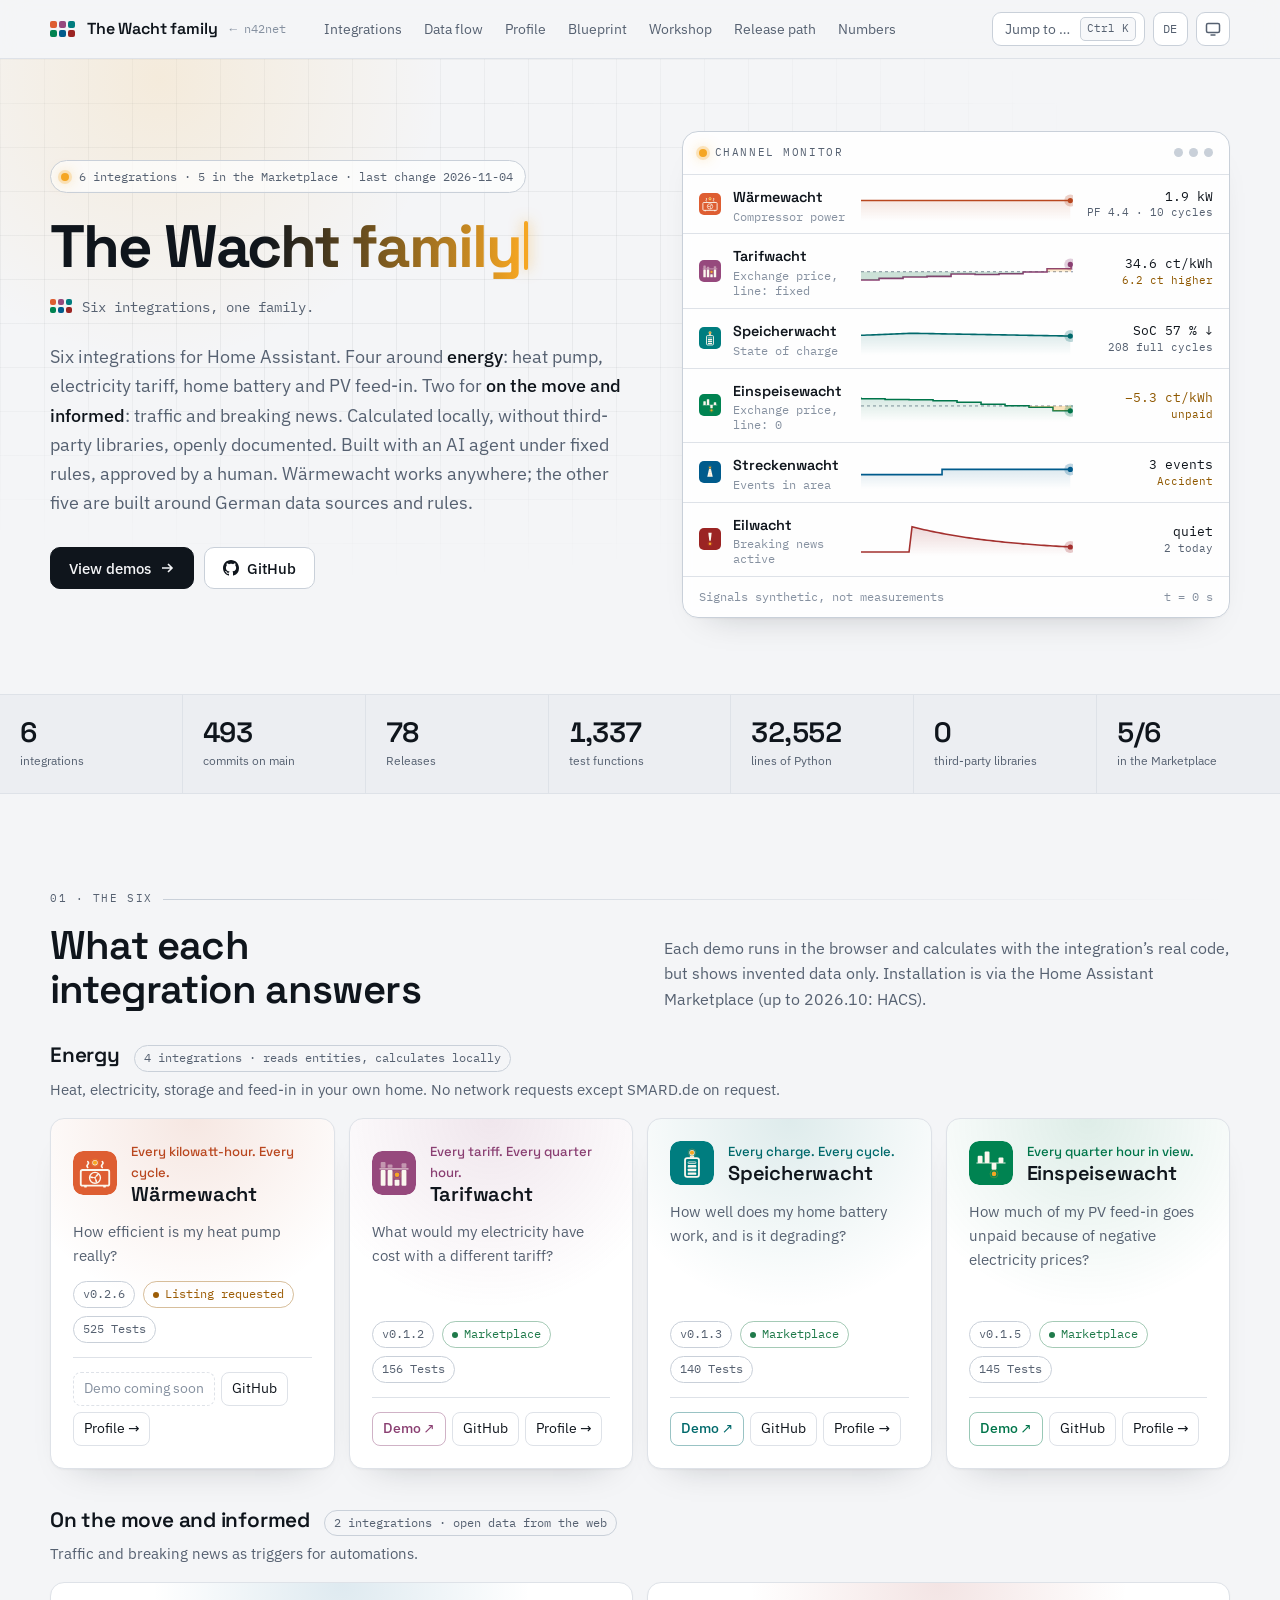
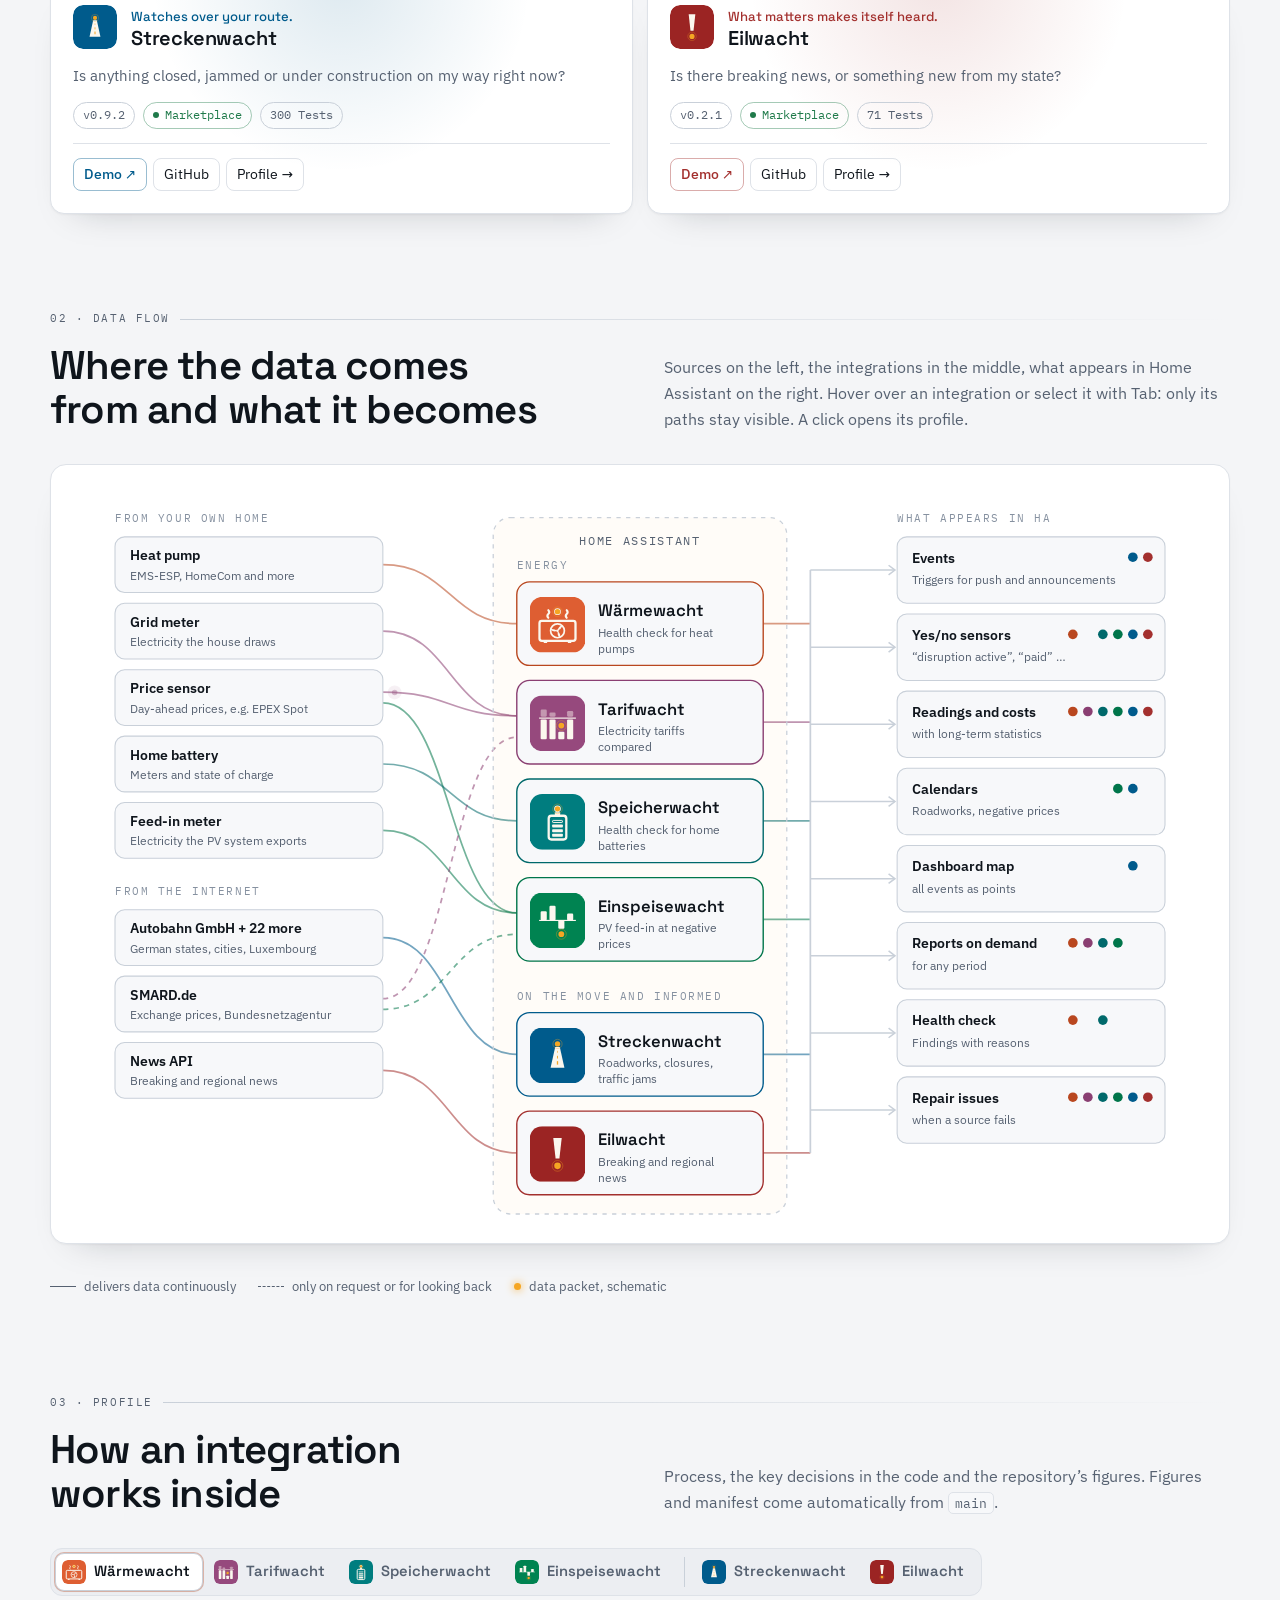
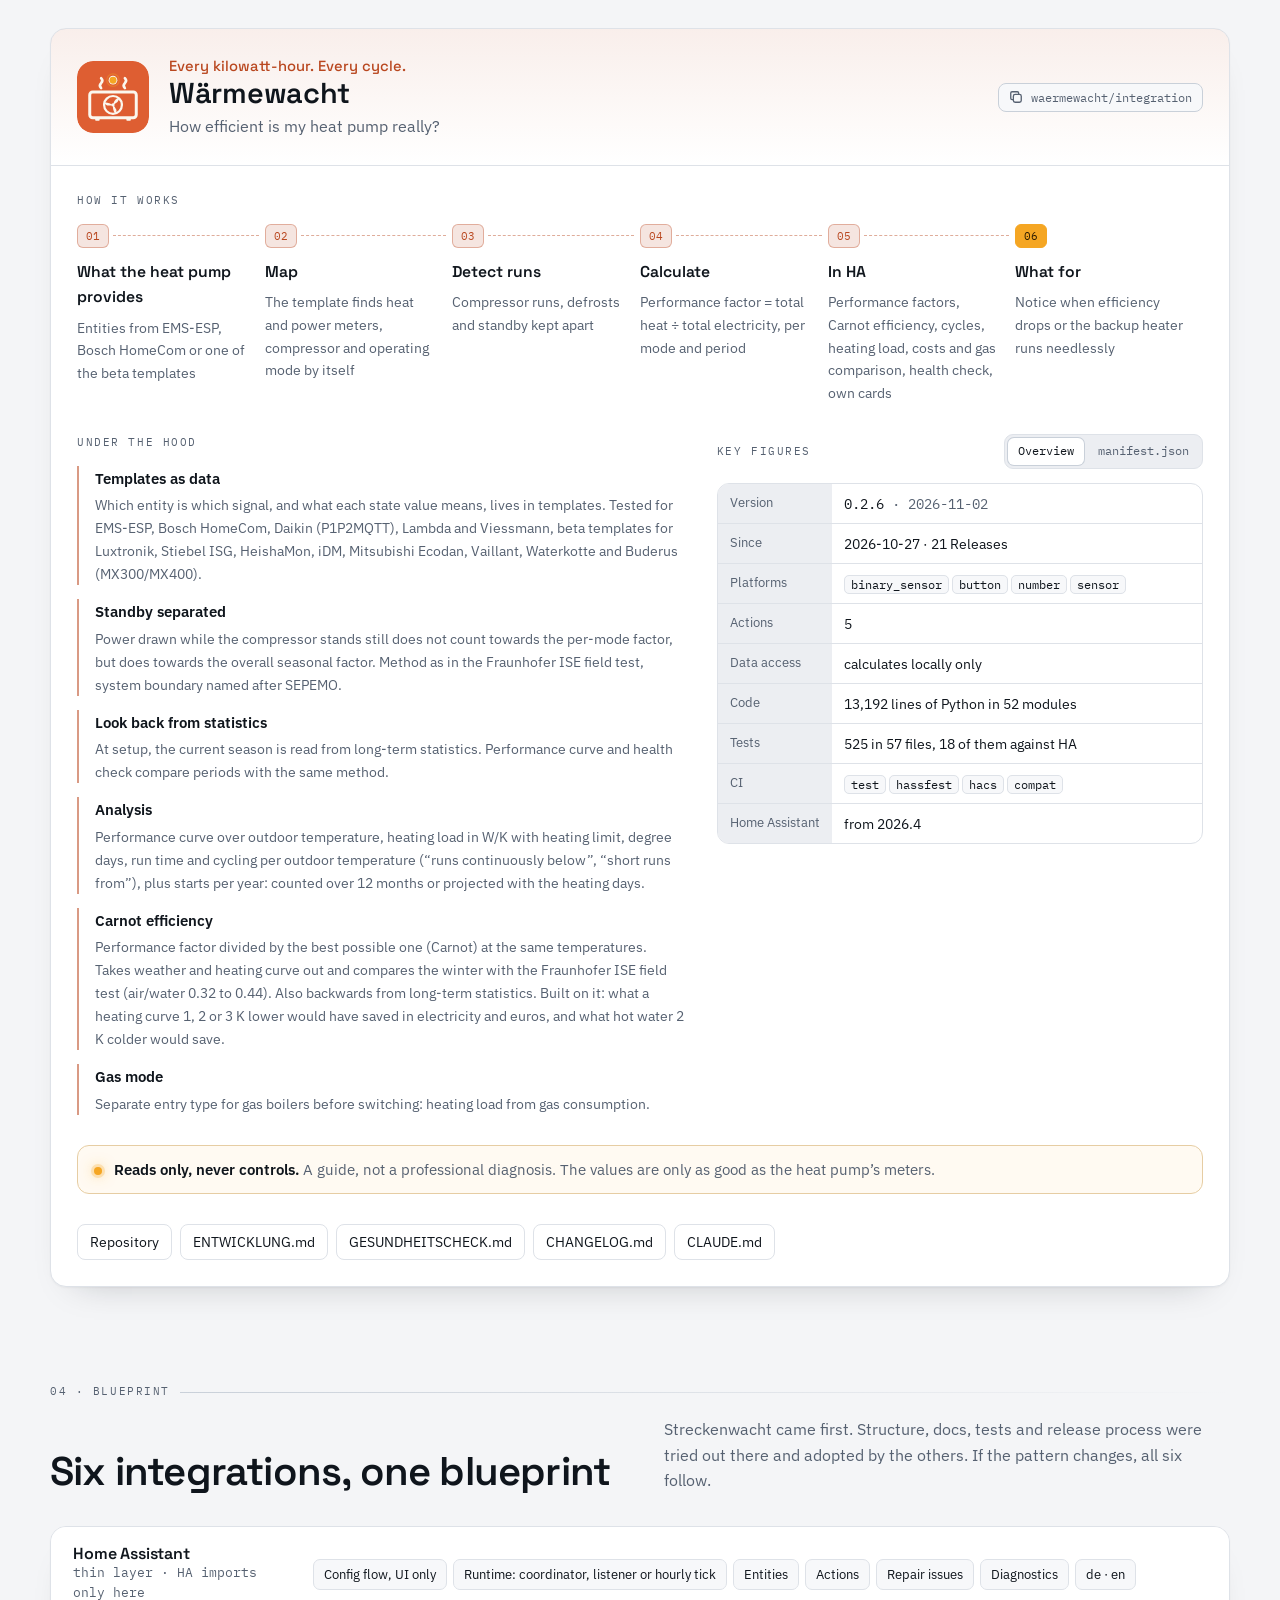
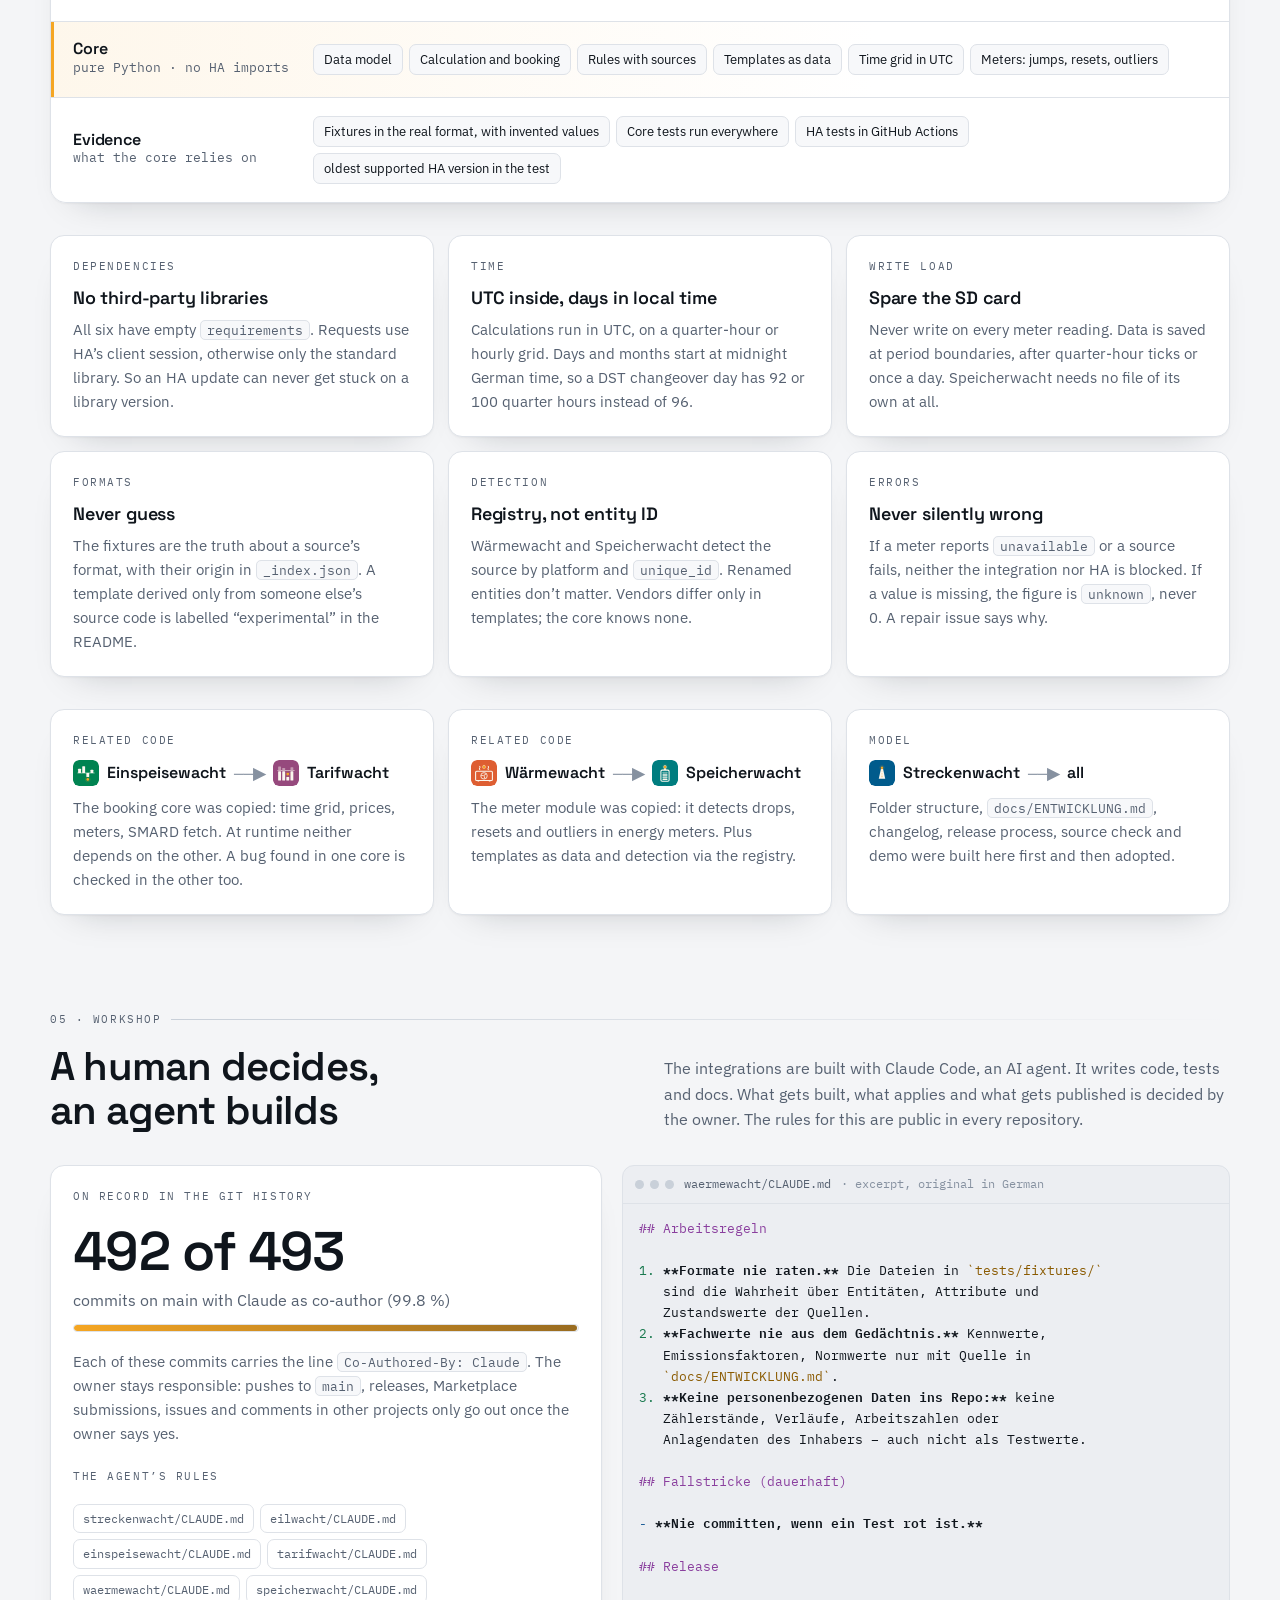
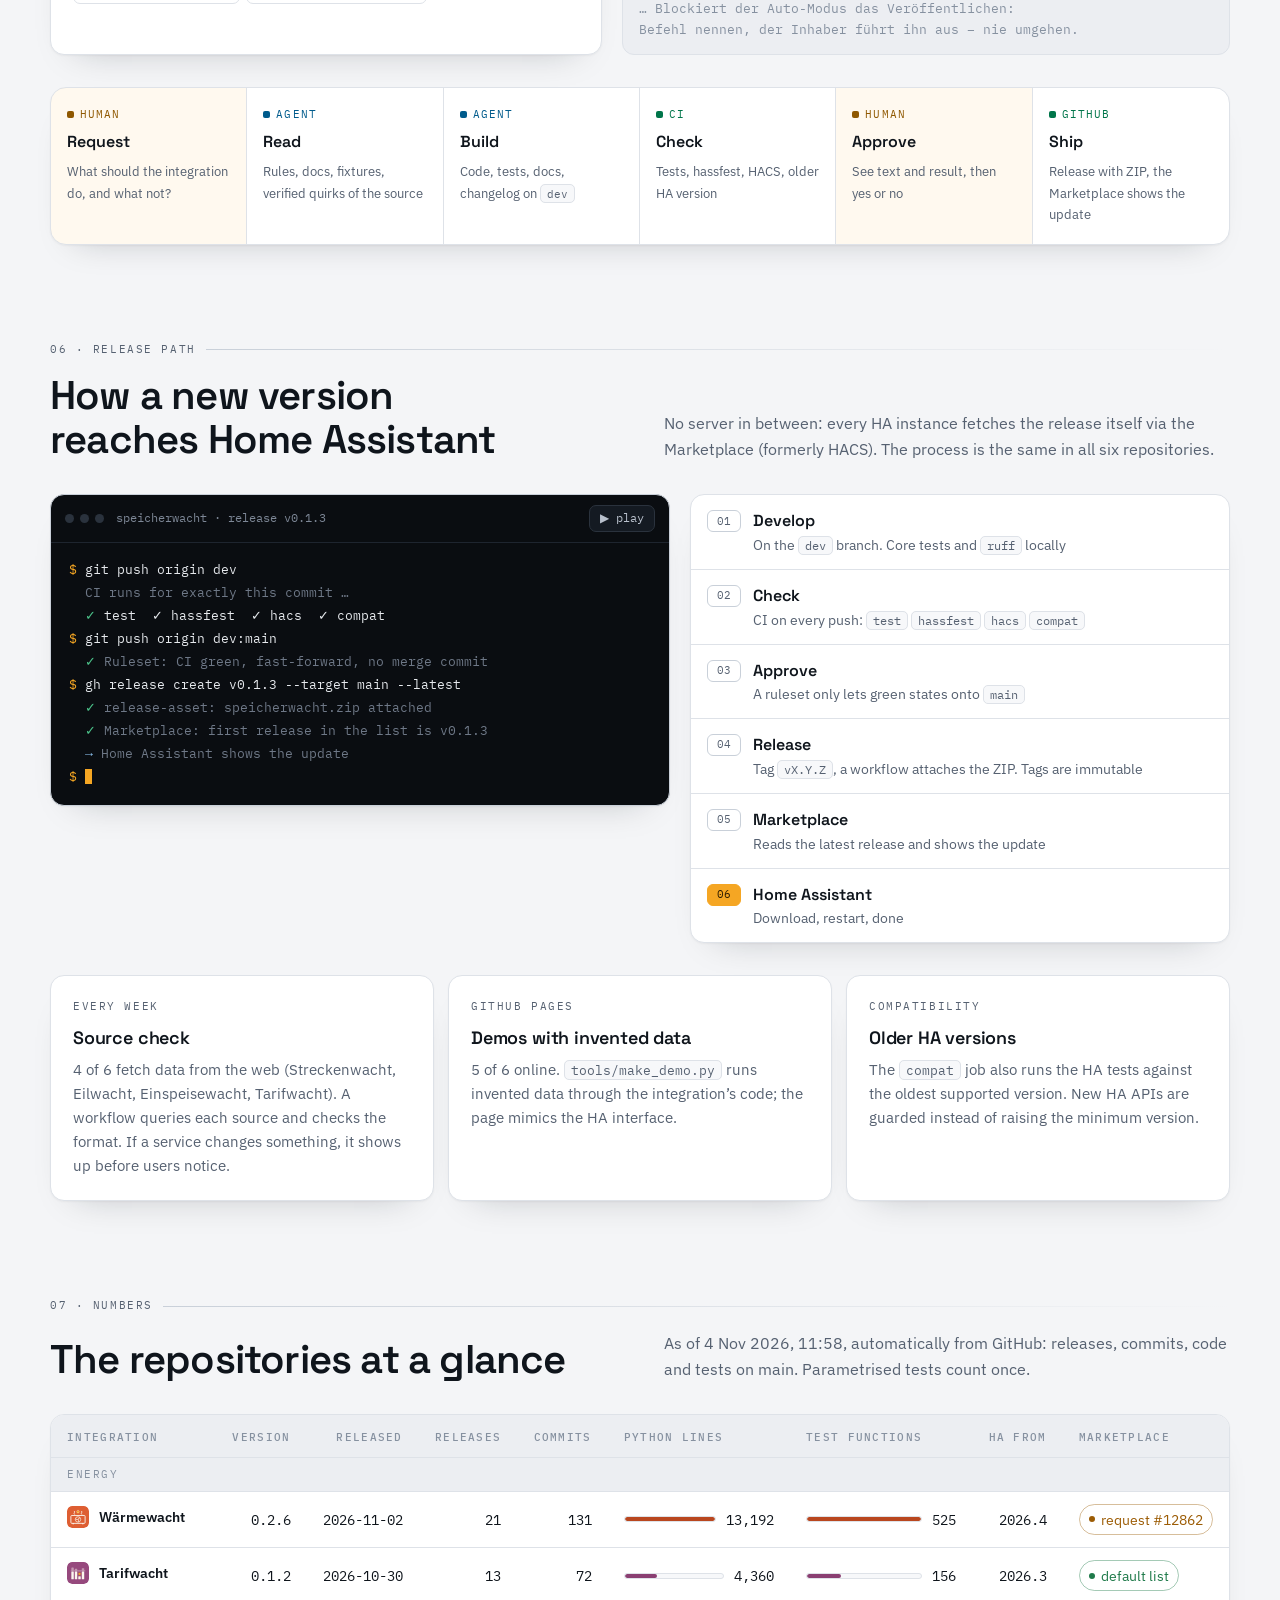
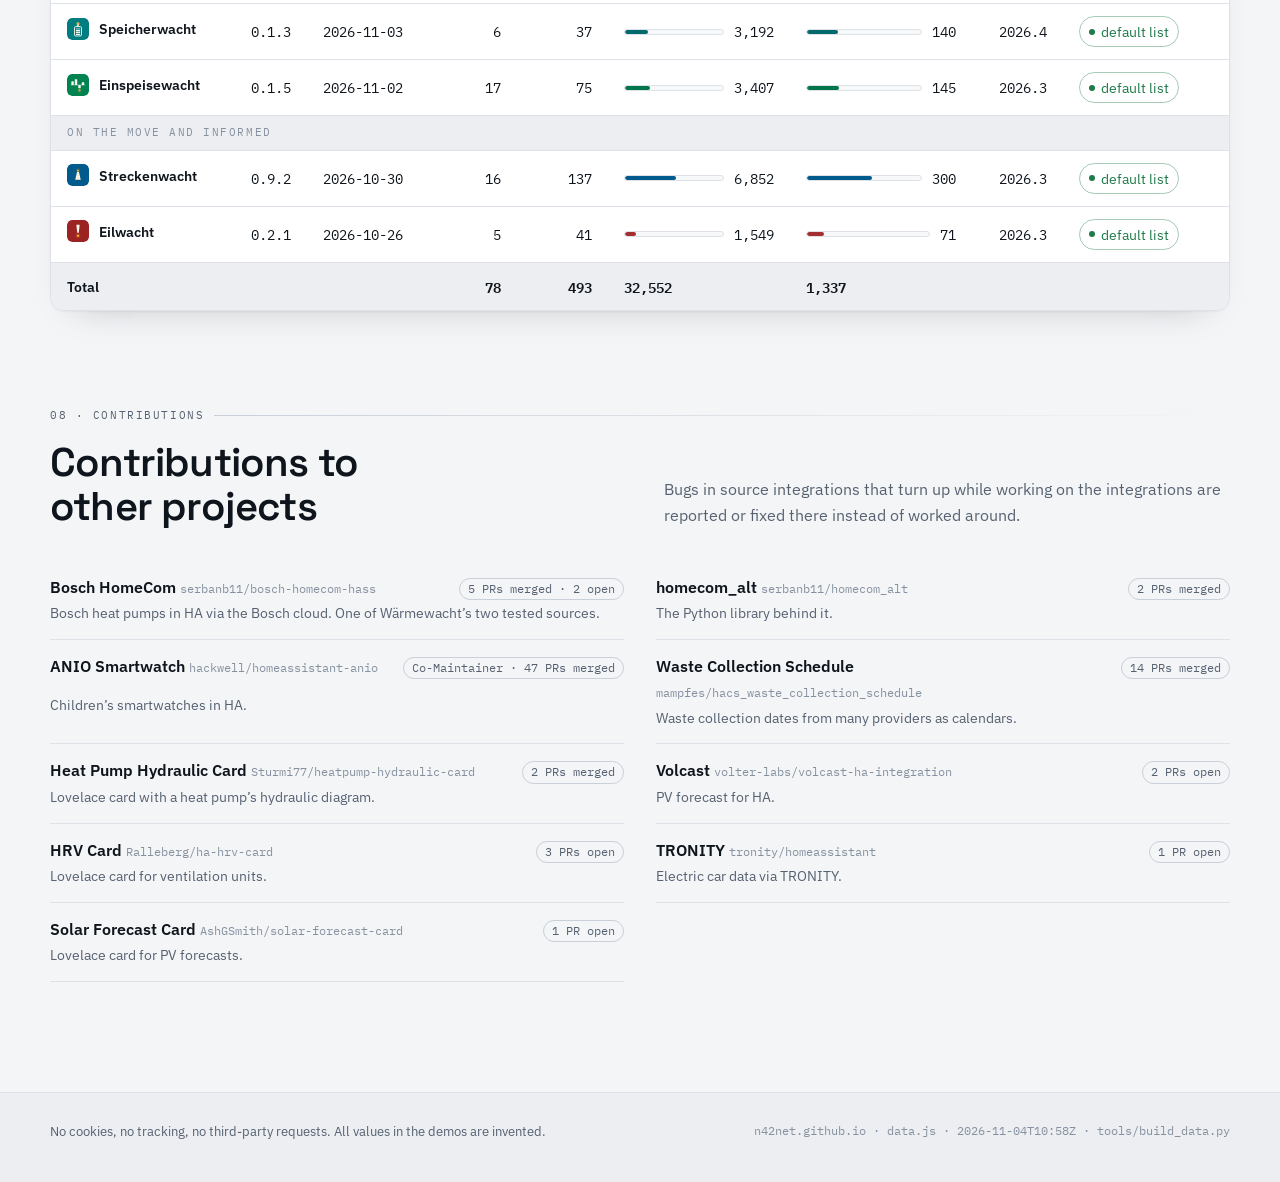
==== commit 814e4215: "HACS is the Marketplace since Home Assistant 2026.11 Co-Authored-By: Claude Opus 5.5 <noreply@anthro" ====
--- a/home-assistant/index.html
+++ b/home-assistant/index.html
@@ -545,7 +545,7 @@
             <span class="muted" id="ratio-text"></span>
             <div class="meter" aria-hidden="true"><i id="ratio-bar" style="width:0"></i></div>
           </div>
-          <p data-t="ratioP">Jeder dieser Commits trägt die Zeile <code>Co-Authored-By: Claude</code>. Verantwortlich bleibt der Inhaber: Push auf <code>main</code>, Releases, HACS-Anträge, Issues und Kommentare in fremden Projekten gehen nur nach seinem Ja raus.</p>
+          <p data-t="ratioP">Jeder dieser Commits trägt die Zeile <code>Co-Authored-By: Claude</code>. Verantwortlich bleibt der Inhaber: Push auf <code>main</code>, Releases, Anträge für den Marketplace, Issues und Kommentare in fremden Projekten gehen nur nach seinem Ja raus.</p>
           <div class="label" style="margin-top:4px" data-t="rulesLabel">Die Regeln des Agenten</div>
           <div class="agents" id="agents"></div>
         </div>
@@ -825,8 +825,8 @@
 
   const pill = w => {
     const h = w.hacs || {};
-    if (h.state === 'default') return '<span class="pill in">HACS</span>';
-    if (h.state === 'pending') return `<span class="pill wait">${L('HACS-Antrag offen', 'HACS request open')}</span>`;
+    if (h.state === 'default') return '<span class="pill in">Marketplace</span>';
+    if (h.state === 'pending') return `<span class="pill wait">${L('Aufnahme beantragt', 'Listing requested')}</span>`;
     return `<span class="pill">${L('eigenes Repo', 'custom repository')}</span>`;
   };
 
@@ -835,7 +835,7 @@
   const inHacs = DATA.wachten.filter(w => w.hacs && w.hacs.state === 'default').length;
   const lastCommit = DATA.wachten.map(w => w.last_commit).filter(Boolean).sort().pop();
   document.getElementById('status-text').textContent =
-    `${DATA.wachten.length} ${L('Integrationen', 'integrations')} · ${inHacs} in HACS · ${L('zuletzt geändert', 'last change')} ${date(lastCommit)}`;
+    `${DATA.wachten.length} ${L('Integrationen', 'integrations')} · ${inHacs} ${L('im Marketplace', 'in the Marketplace')} · ${L('zuletzt geändert', 'last change')} ${date(lastCommit)}`;
   document.getElementById('kbd-hint').textContent = /Mac|iPhone|iPad/.test(navigator.platform) ? '⌘ K' : L('Strg K', 'Ctrl K');
 
   /* ---------- Überschrift: tippt sich durch die Familie ---------- */
@@ -915,7 +915,7 @@
     [de(sum('test_functions')), L('Testfunktionen', 'test functions')],
     [de(sum('python_lines')), L('Zeilen Python', 'lines of Python')],
     [noReq ? '0' : '–', L('Fremdbibliotheken', 'third-party libraries')],
-    [`${inHacs}/${DATA.wachten.length}`, L('in der HACS-Standardliste', 'in the HACS default list')]
+    [`${inHacs}/${DATA.wachten.length}`, L('im Marketplace', 'in the Marketplace')]
   ].map(([b, s]) => `<div class="kpi"><b>${b}</b><span>${s}</span></div>`).join('');
 
   /* ---------- Kanal-Monitor ---------- */
@@ -1351,7 +1351,7 @@
     ['ok', '  ✓ ', 'd', L('Ruleset: CI grün, Fast-forward, kein Merge-Commit', 'Ruleset: CI green, fast-forward, no merge commit')],
     ['p', '$ ', 'c', `gh release create v${latest.version || 'x.y.z'} --target main --latest`],
     ['ok', '  ✓ ', 'd', `release-asset: ${latest.name || 'wacht'}.zip ${L('angehängt', 'attached')}`],
-    ['ok', '  ✓ ', 'd', `HACS: ${L('erstes Release in der Liste ist', 'first release in the list is')} v${latest.version || 'x.y.z'}`],
+    ['ok', '  ✓ ', 'd', `Marketplace: ${L('erstes Release in der Liste ist', 'first release in the list is')} v${latest.version || 'x.y.z'}`],
     ['h', '  → ', 'd', L('Home Assistant zeigt das Update an', 'Home Assistant shows the update')]
   ];
   const termEl = document.getElementById('term');
@@ -1383,7 +1383,7 @@
     [L('Prüfen', 'Check'), `${L('CI bei jedem Push', 'CI on every push')}: ${jobs.map(x => `<code>${x}</code>`).join(' ')}`],
     [L('Freigeben', 'Approve'), L('Ein Ruleset lässt nur grüne Stände auf <code>main</code>', 'A ruleset only lets green states onto <code>main</code>')],
     ['Release', L('Tag <code>vX.Y.Z</code>, ein Workflow hängt die ZIP an. Tags sind unveränderlich', 'Tag <code>vX.Y.Z</code>, a workflow attaches the ZIP. Tags are immutable')],
-    ['HACS', L('Liest das neueste Release und zeigt das Update an', 'Reads the latest release and shows the update')],
+    ['Marketplace', L('Liest das neueste Release und zeigt das Update an', 'Reads the latest release and shows the update')],
     ['Home Assistant', L('Herunterladen, neu starten, fertig', 'Download, restart, done')]
   ].map(([b, s], i) => `<div class="st"><i>${String(i + 1).padStart(2, '0')}</i><div><b>${b}</b><span>${s}</span></div></div>`).join('');
   const withCheck = DATA.wachten.filter(w => (w.workflows || []).includes('source-check')).map(w => C[w.name] && C[w.name].title).filter(Boolean);
@@ -1405,7 +1405,7 @@
     : w.hacs && w.hacs.state === 'pending' ? `<a class="pill wait" href="${w.hacs.url}">${L('Antrag', 'request')} #${w.hacs.pr}</a>` : `<span class="pill">${L('eigenes Repo', 'custom repository')}</span>`;
   const bar = (v, max, k) => `<div class="barcell" style="--c:var(--${k})"><i style="--v:${(v / max * 100).toFixed(1)}%"></i><span class="mono">${de(v)}</span></div>`;
   document.getElementById('table').innerHTML = `
-    <thead><tr><th>Integration</th><th class="r">Version</th><th class="r">${L('vom', 'released')}</th><th class="r">Releases</th><th class="r">Commits</th><th>${L('Python-Zeilen', 'Python lines')}</th><th>${L('Testfunktionen', 'Test functions')}</th><th class="r">${L('HA ab', 'HA from')}</th><th>HACS</th></tr></thead>
+    <thead><tr><th>Integration</th><th class="r">Version</th><th class="r">${L('vom', 'released')}</th><th class="r">Releases</th><th class="r">Commits</th><th>${L('Python-Zeilen', 'Python lines')}</th><th>${L('Testfunktionen', 'Test functions')}</th><th class="r">${L('HA ab', 'HA from')}</th><th>Marketplace</th></tr></thead>
     <tbody>${CONTENT.map((c, i) => { const w = W(c.name); return (i === 0 || newGroup(i) ? `<tr class="grp-row"><td colspan="9">${groupOf(c.name).title}</td></tr>` : '') + `<tr>
       <td><a class="tn-name" href="${w.url}">${icon(c.name, 22)}${c.title}</a></td>
       <td class="r">${w.version || '–'}</td><td class="r">${date(w.released)}</td><td class="r">${w.releases ?? '–'}</td><td class="r">${de(w.commits || 0)}</td>
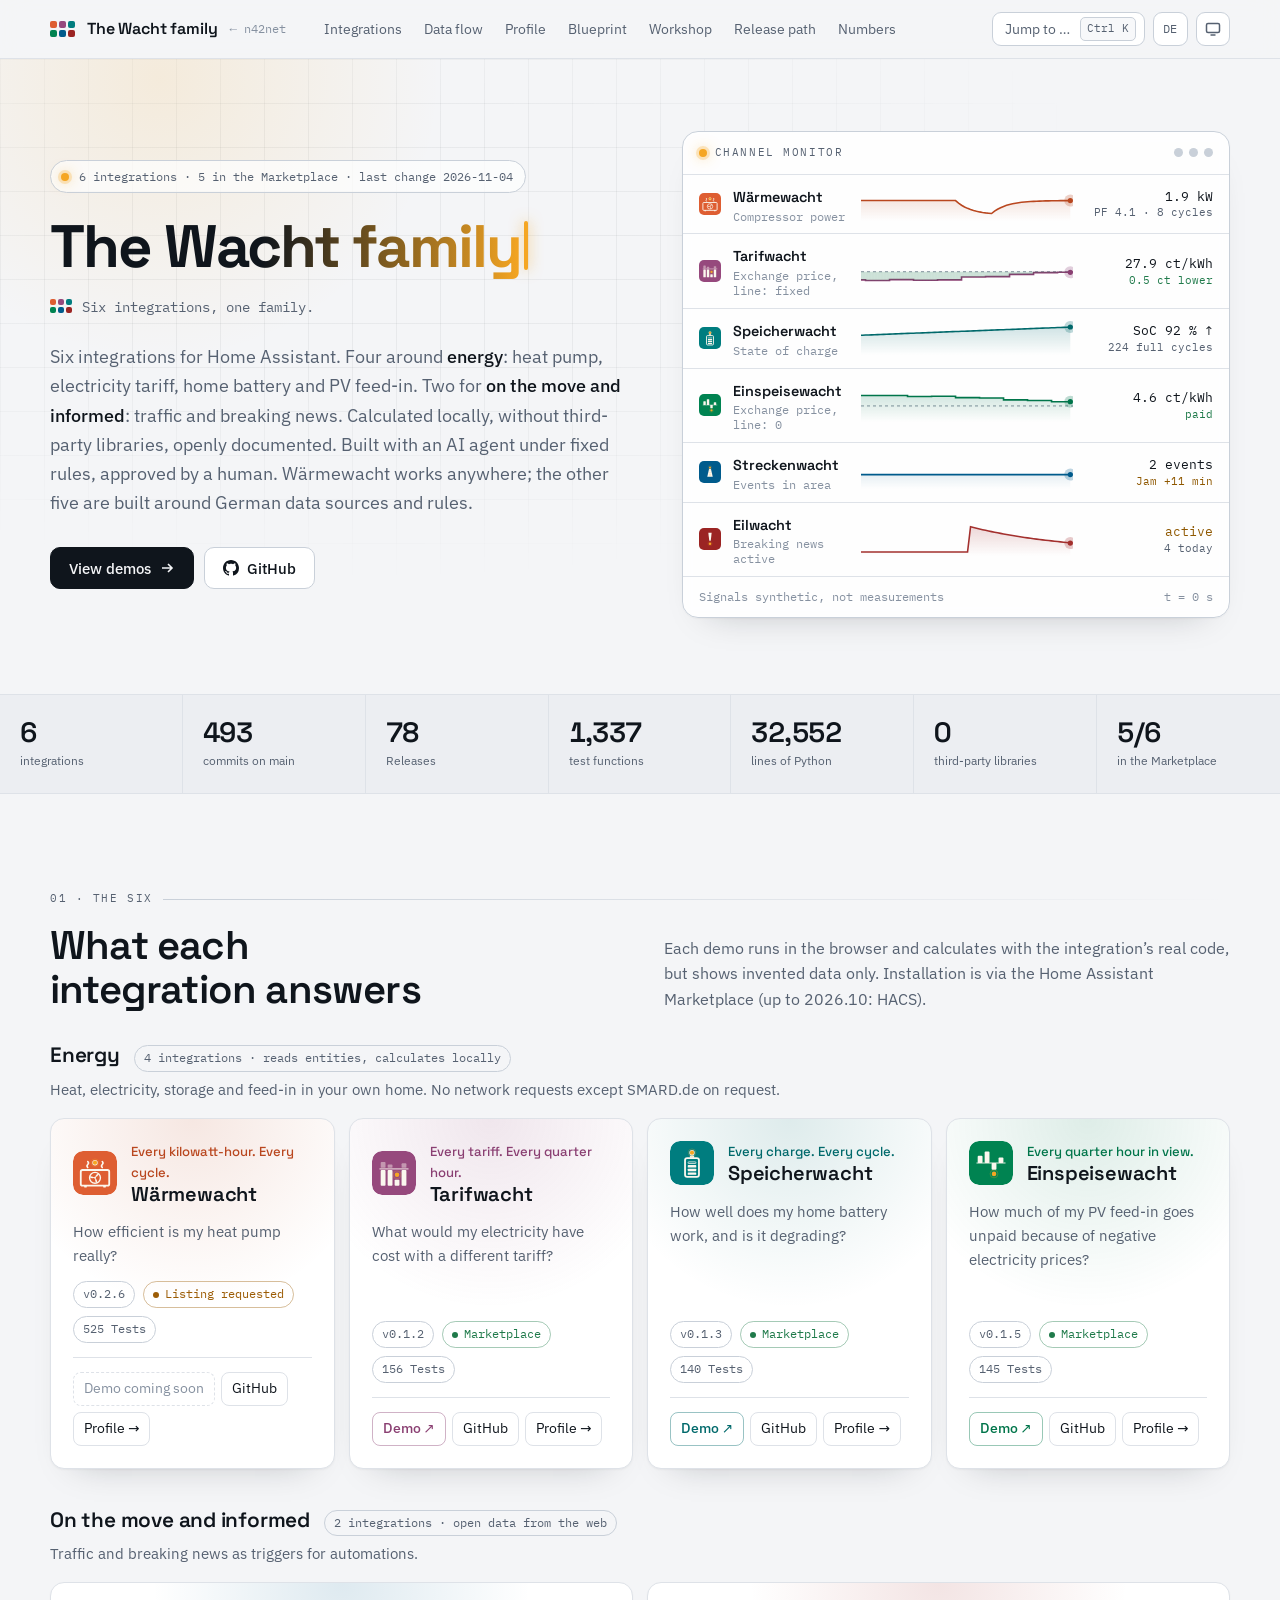
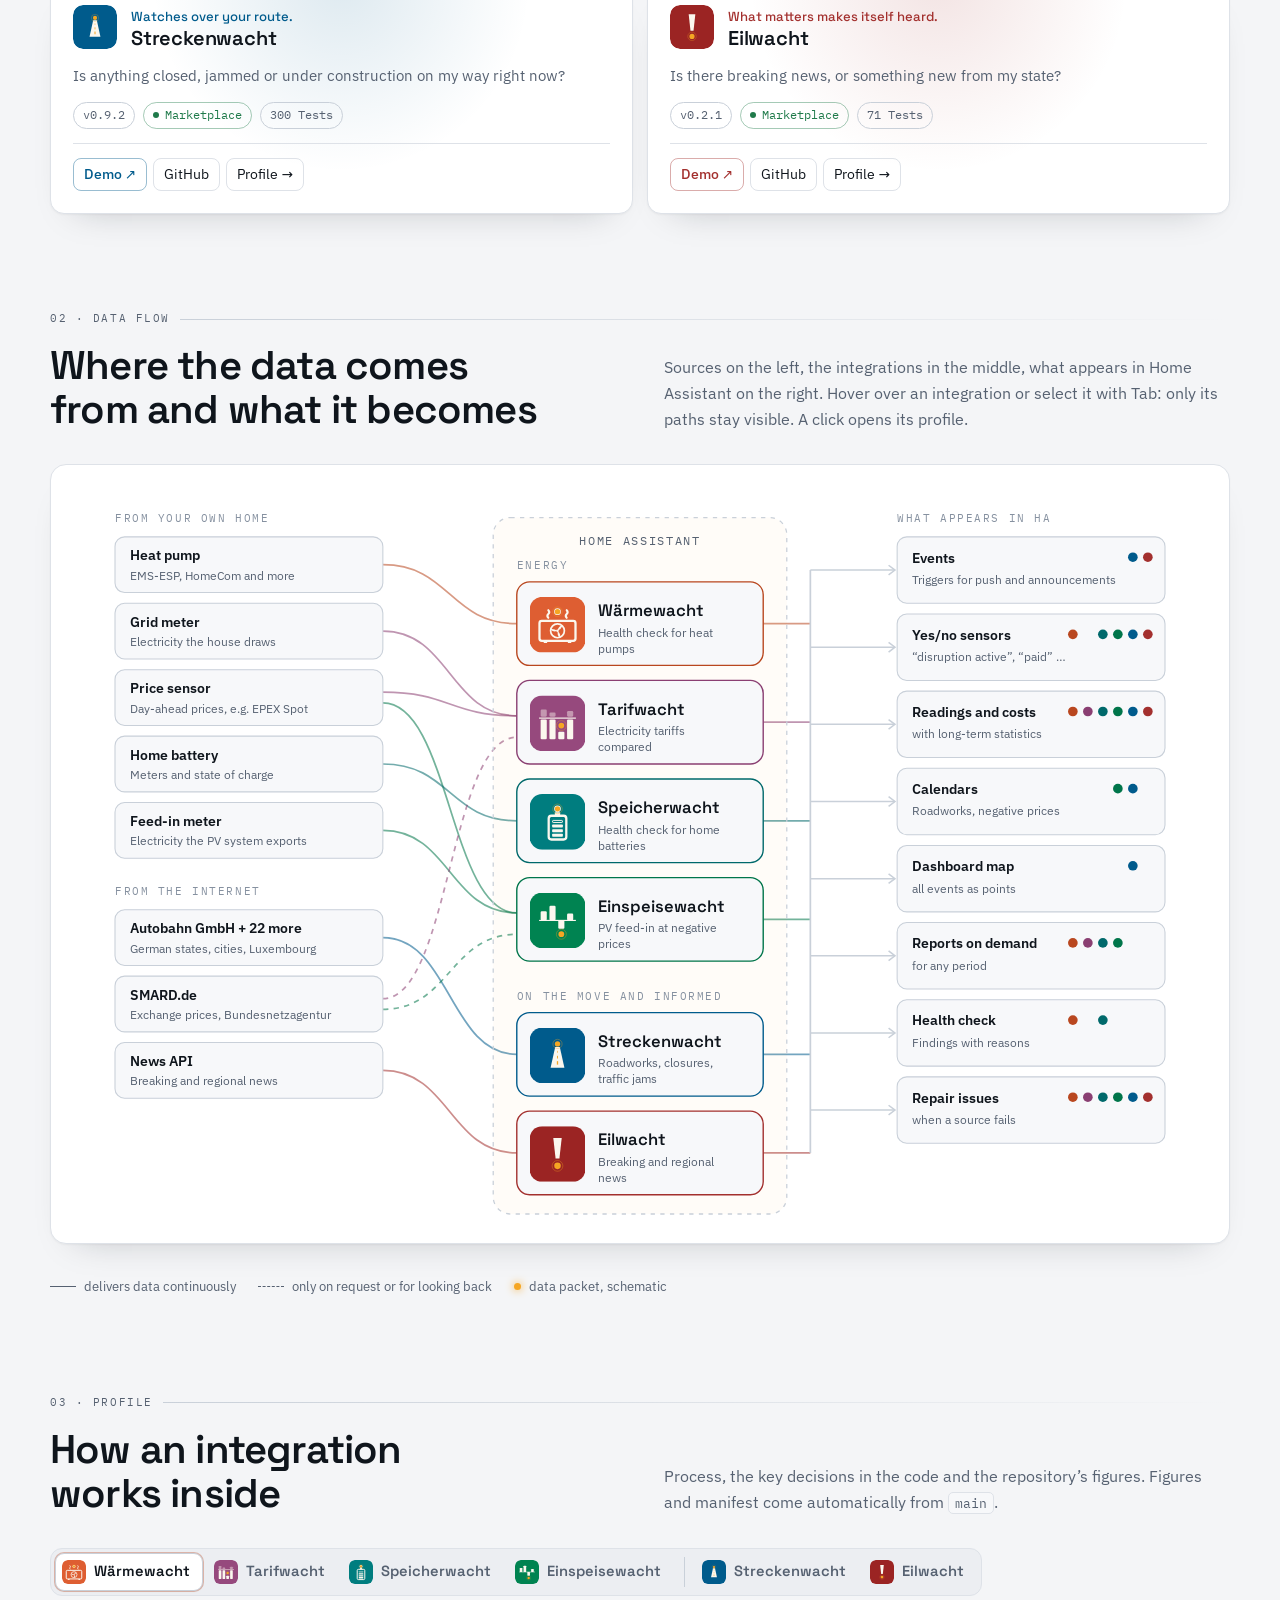
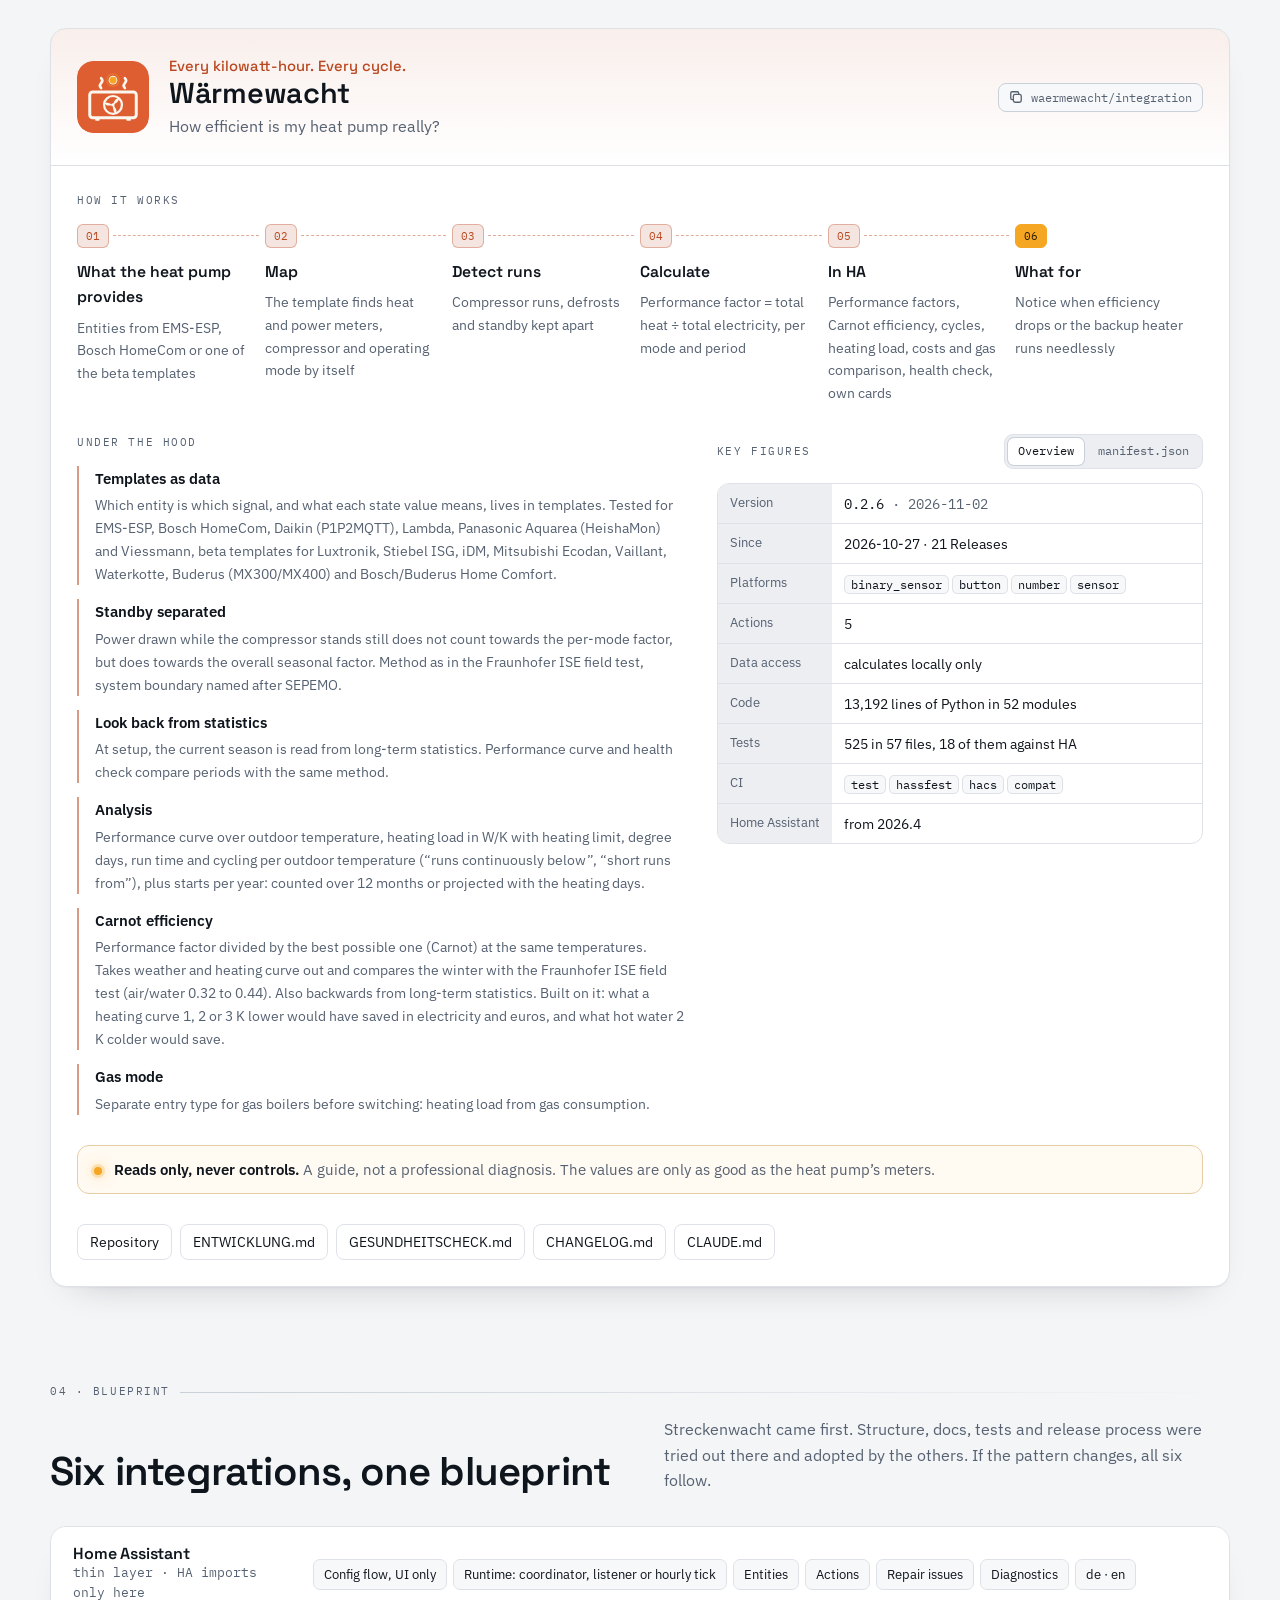
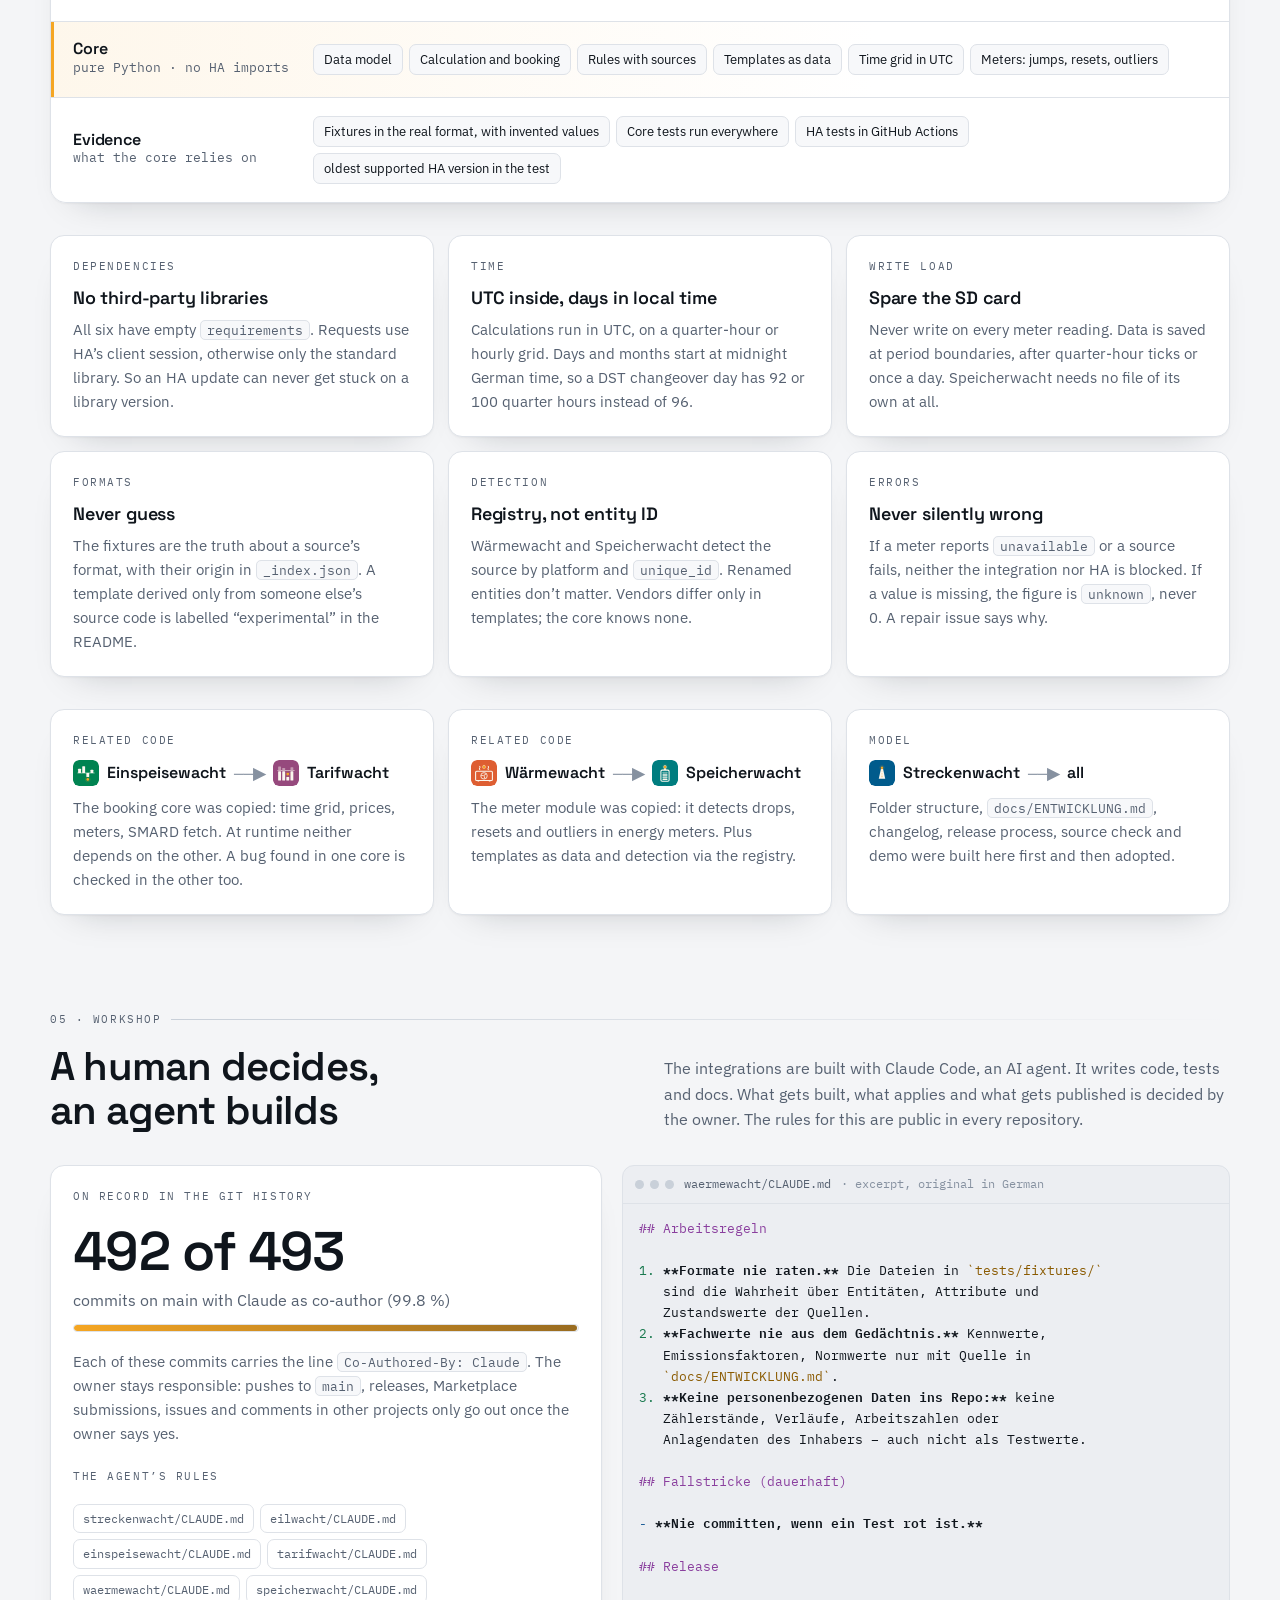
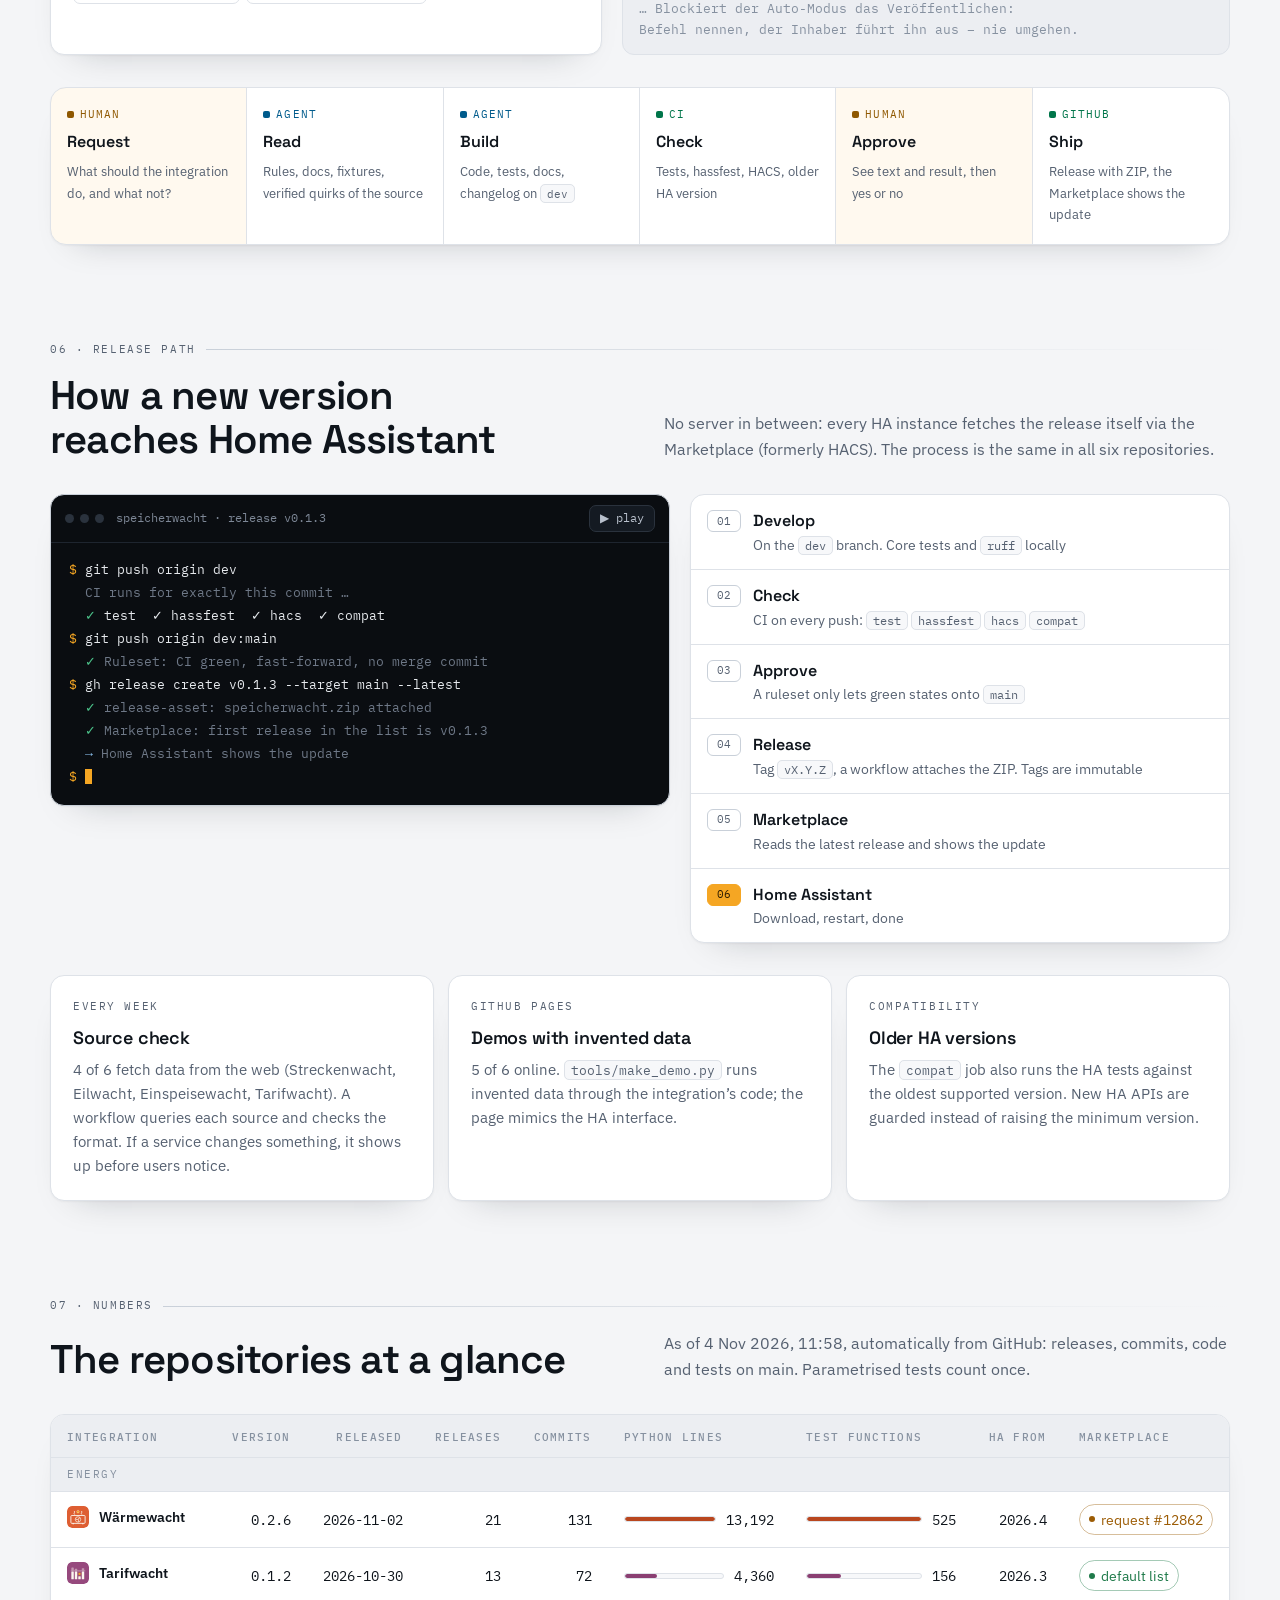
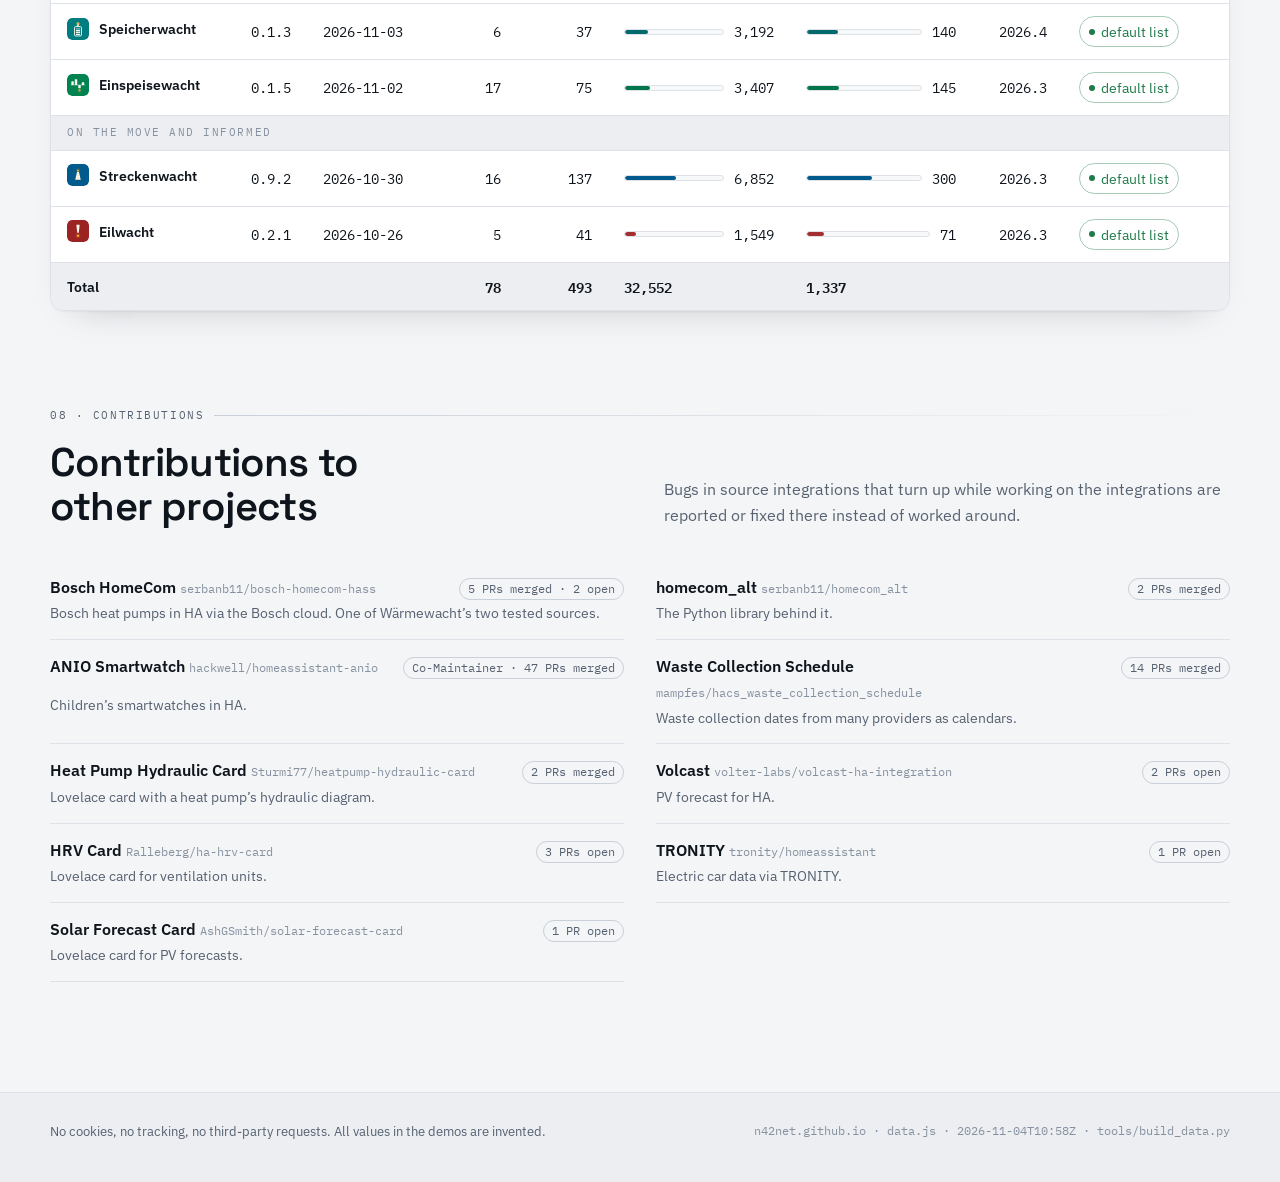
==== commit e027d09f: "Wärmewacht: HeishaMon erprobt, neue Beta-Vorlage Bosch/Buderus Home Comfort Co-Authored-By: Claude O" ====
--- a/home-assistant/index.html
+++ b/home-assistant/index.html
@@ -772,7 +772,7 @@
         ['Wofür', 'Merken, wenn die Effizienz sinkt oder der Heizstab unnötig läuft']
       ],
       hood: [
-        ['Vorlagen als Daten', 'Welche Entität welches Signal ist und welcher Zustandswert was bedeutet, steht in Vorlagen. Erprobt für EMS-ESP, Bosch HomeCom, Daikin (P1P2MQTT), Lambda und Viessmann, Beta-Vorlagen für Luxtronik, Stiebel ISG, HeishaMon, iDM, Mitsubishi Ecodan, Vaillant, Waterkotte und Buderus (MX300/MX400).'],
+        ['Vorlagen als Daten', 'Welche Entität welches Signal ist und welcher Zustandswert was bedeutet, steht in Vorlagen. Erprobt für EMS-ESP, Bosch HomeCom, Daikin (P1P2MQTT), Lambda, Panasonic Aquarea (HeishaMon) und Viessmann, Beta-Vorlagen für Luxtronik, Stiebel ISG, iDM, Mitsubishi Ecodan, Vaillant, Waterkotte, Buderus (MX300/MX400) und Bosch/Buderus Home Comfort.'],
         ['Stillstand abgetrennt', 'Strom bei stehendem Kompressor zählt nicht in die Arbeitszahl je Betriebsart, wohl aber in die Gesamt-JAZ. Vorgehen wie im Feldtest des Fraunhofer ISE, Bilanzgrenze nach SEPEMO benannt.'],
         ['Rückblick aus der Statistik', 'Beim Einrichten wird die laufende Saison aus der Langzeitstatistik gelesen. Kennlinie und Gesundheits-Check vergleichen Zeiträume mit derselben Methode.'],
         ['Analyse', 'AZ-Kennlinie über der Außentemperatur, Heizlast in W/K mit Heizgrenze, Gradtage, Laufzeit und Takten je Außentemperatur („läuft durch unter“, „Kurzläufe ab“), dazu Starts pro Jahr: gezählt über 12 Monate oder mit den Heiztagen hochgerechnet.'],
